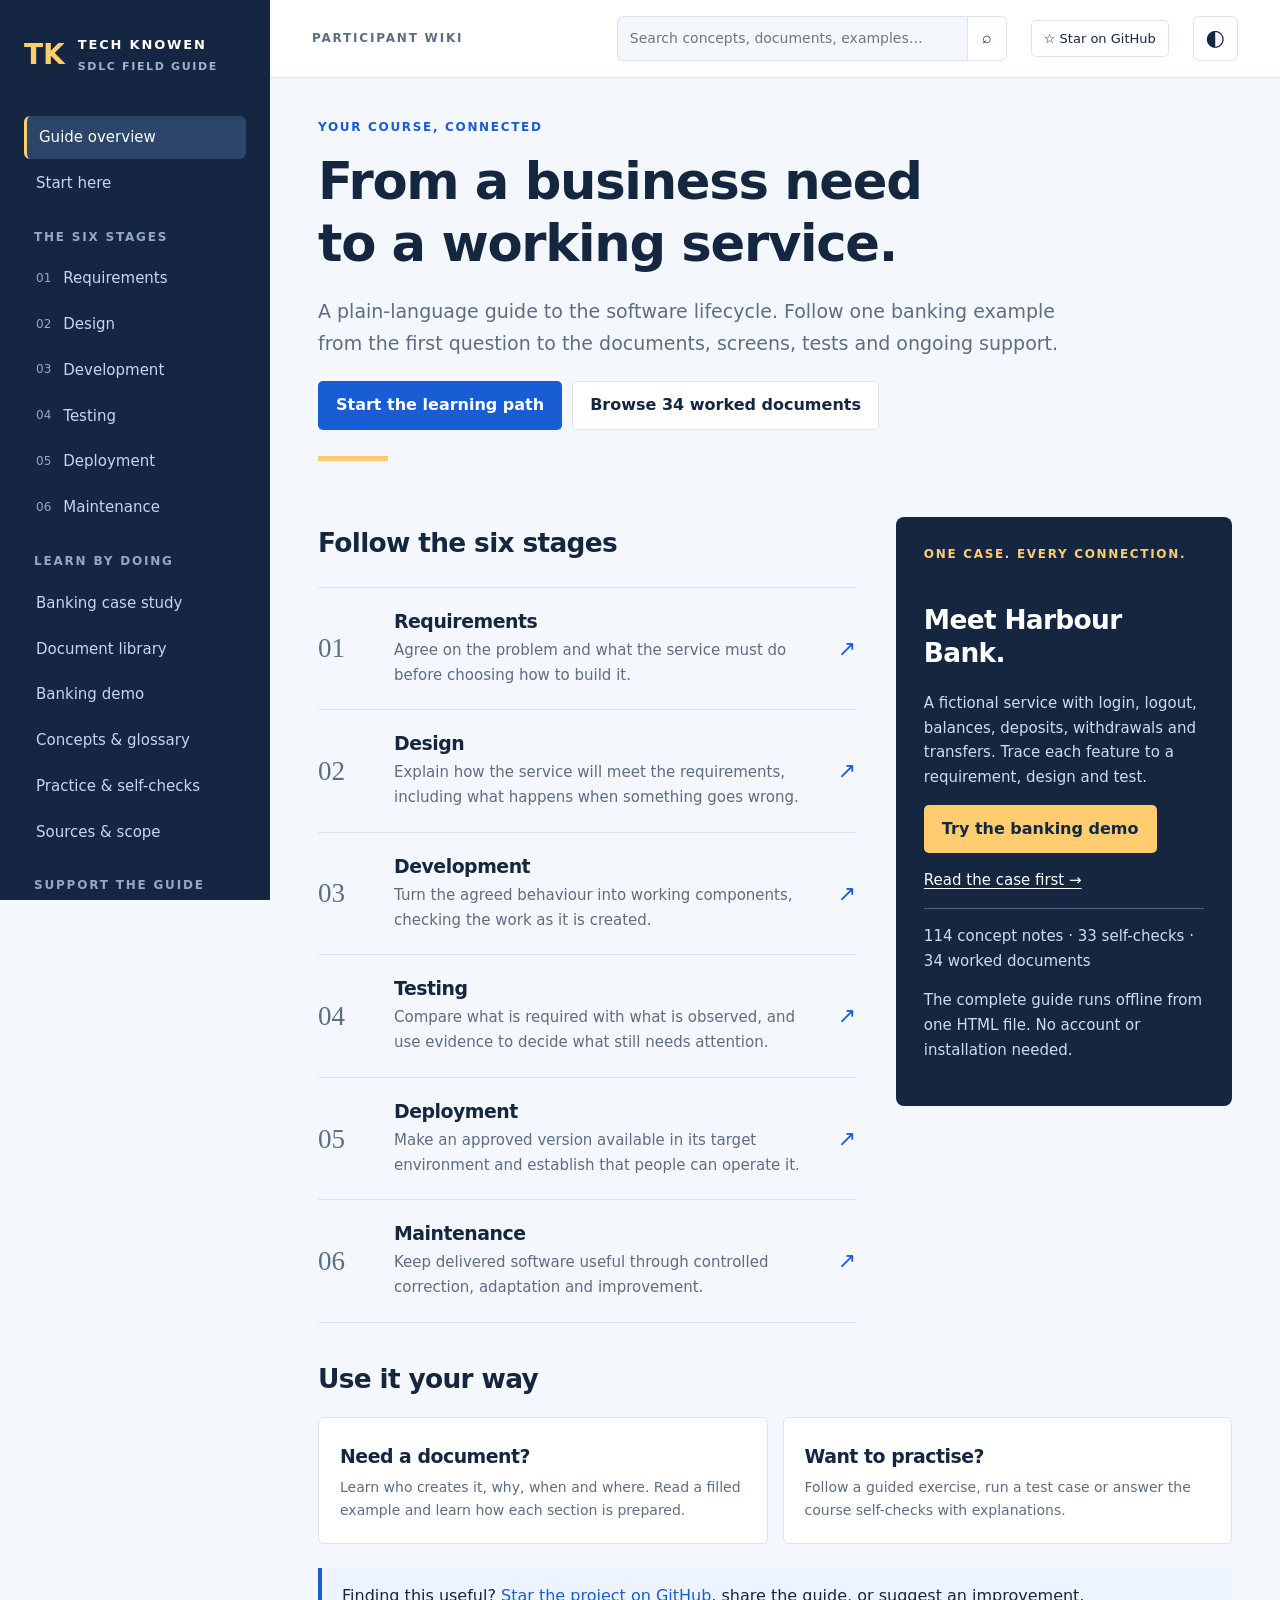
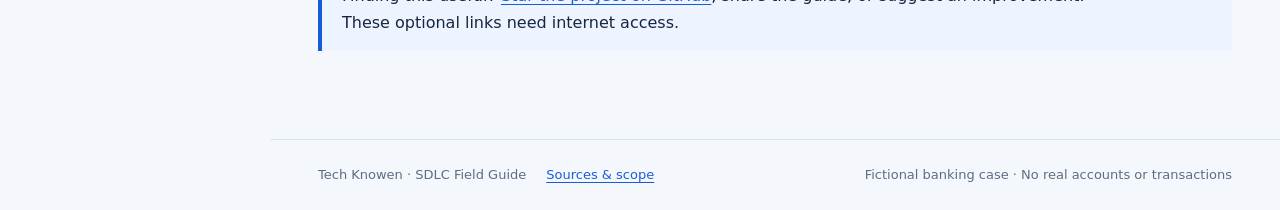
==== index.html @ 42458901 "Publish SDLC field guide with worked banking documents and interactive demo" ====
<!doctype html><html lang="en"><head><meta charset="utf-8"><meta name="viewport" content="width=device-width,initial-scale=1"><meta name="theme-color" content="#142642"><title>SDLC Field Guide · Tech Knowen</title><meta name="description" content="A participant guide to the software lifecycle, with worked banking documents, linked examples and an interactive fictional banking demo."><link rel="icon" type="image/svg+xml" href="data:image/svg+xml,%3Csvg xmlns='http://www.w3.org/2000/svg' viewBox='0 0 32 32'%3E%3Crect width='32' height='32' rx='7' fill='%23142642'/%3E%3Cpath d='M7 8h8v18H7zm10 0h8v18h-8' fill='%23ffca63'/%3E%3C/svg%3E"><style>
:root{color-scheme:light;--ink:#152640;--muted:#5d6d82;--paper:#fff;--bg:#f4f7fb;--line:#dbe3ee;--accent:#195dd5;--soft:#edf4ff;--gold:#ffcd70}*{box-sizing:border-box}body{margin:0;font:16px/1.65 system-ui,-apple-system,BlinkMacSystemFont,"Segoe UI",sans-serif;color:var(--ink);background:var(--bg)}a{color:var(--accent);text-underline-offset:3px}button,input,select,textarea{font:inherit}button{cursor:pointer}button,a,input,select,summary{outline-offset:4px}button{border:1px solid var(--line);border-radius:6px;background:var(--paper);color:var(--ink);padding:8px 14px}button:hover{border-color:var(--accent)}input,select,textarea{border:1px solid var(--line);border-radius:6px;background:var(--paper);color:var(--ink);padding:10px 12px;max-width:100%}label{display:block;font-weight:600;margin:12px 0 5px}h1,h2,h3{line-height:1.22;letter-spacing:-.025em}h1{font-size:clamp(2rem,4vw,3.4rem);margin:12px 0 20px;max-width:850px}h2{font-size:1.65rem;margin-top:40px}h3{font-size:1.18rem}p{max-width:76ch}#sidebar{background:#142642;color:#d8e4f7;position:fixed;inset:0 auto 0 0;width:270px;overflow-y:auto;padding:32px 24px;z-index:20}.brand{display:flex;gap:13px;color:var(--gold);font-size:28px;font-weight:800;text-decoration:none;align-items:center;margin-bottom:38px}.brand span{font-size:13px;letter-spacing:.14em;color:white}.brand small{font-size:11px;display:block;color:#9db1cd;letter-spacing:.15em;margin-top:3px}nav .nav-title{font-size:12px;font-weight:700;letter-spacing:.15em;color:#93a8c5;margin:23px 10px 10px}nav a{display:flex;gap:12px;text-decoration:none;color:#c6d6ee;padding:9px 12px;border-radius:6px;font-size:15px;margin:3px 0}nav a:hover{background:#203957;color:white}nav a.active{background:#2b466a;color:#fff;border-left:3px solid var(--gold)}.nav-no{font-size:12px;color:#93a8c5;align-self:center}.sidebar-footer{margin:36px 10px 0;font-size:12px;color:#9db1cd;border-top:1px solid #314562;padding-top:20px}.shell{margin-left:270px}header{height:78px;display:flex;align-items:center;gap:24px;border-bottom:1px solid var(--line);padding:0 42px;background:var(--paper);position:sticky;top:0;z-index:10}.top-label{font-size:12px;font-weight:700;letter-spacing:.15em;color:var(--muted)}#search-form{display:flex;margin-left:auto;width:min(390px,55%)}#search-form input{width:100%;border-right:0;border-radius:6px 0 0 6px;background:var(--bg);font-size:14px}#search-form button{border-radius:0 6px 6px 0}#theme{font-size:22px;padding:3px 12px}#menu{display:none}main{max-width:1380px;margin:auto;padding:40px 48px 64px;min-height:78vh}.eyebrow{font-size:12px;letter-spacing:.14em;font-weight:750;text-transform:uppercase;color:var(--accent)}.lede{font-size:19px;color:var(--muted);line-height:1.7;max-width:770px}.badge{display:inline-block;background:var(--soft);color:var(--accent);font-size:12px;font-weight:650;padding:4px 9px;border-radius:4px}.hero-line{height:5px;width:70px;background:var(--gold);margin:26px 0}.stage-list{border-top:1px solid var(--line);margin-top:28px}.stage-row{display:grid;grid-template-columns:52px 1fr auto;gap:24px;padding:22px 0;border-bottom:1px solid var(--line);align-items:center;text-decoration:none;color:var(--ink)}.stage-row:hover h3{color:var(--accent)}.stage-row .big-no{font:500 27px/1.2 Georgia,serif;color:var(--muted)}.stage-row h3{margin:0 0 5px}.stage-row p{margin:0;color:var(--muted);font-size:15px}.stage-row .arrow{font-size:22px;color:var(--accent)}.home-grid{display:grid;grid-template-columns:1.6fr 1fr;gap:40px}.case-panel{background:var(--ink);color:white;padding:28px;border-radius:8px;align-self:start;margin-top:30px}.case-panel p{color:#cedcee;font-size:15px}.case-panel .eyebrow{color:var(--gold)}.case-panel a{color:white}.btn{display:inline-block;text-decoration:none;border-radius:5px;background:var(--accent);color:white;padding:10px 17px;font-weight:650;border:1px solid transparent}.btn.secondary{background:var(--paper);color:var(--ink);border-color:var(--line)}.case-panel .btn{background:var(--gold);color:#142642}.actions{display:flex;gap:10px;flex-wrap:wrap;margin:22px 0}footer{padding:24px 48px;border-top:1px solid var(--line);font-size:13px;color:var(--muted);display:flex;gap:20px;flex-wrap:wrap}footer span{margin-left:auto}.sr-only{position:absolute;width:1px;height:1px;overflow:hidden;clip:rect(0,0,0,0)}.skip{position:fixed;top:-100px;left:10px;z-index:100;background:white;padding:12px}.skip:focus{top:8px}.callout{border-left:4px solid var(--accent);padding:15px 20px;background:var(--soft);margin:24px 0}.callout p{margin:0}.breadcrumb{font-size:14px;color:var(--muted);margin-bottom:24px}.article-grid{display:grid;grid-template-columns:minmax(0,1fr) 225px;gap:42px}.toc{font-size:14px;position:sticky;top:105px;align-self:start;border-left:1px solid var(--line);padding-left:20px}.toc a{display:block;margin:9px 0;color:var(--muted);text-decoration:none}.toc a:hover{color:var(--accent)}.table-wrap{overflow:auto;margin:20px 0;border:1px solid var(--line);border-radius:7px}table{border-collapse:collapse;width:100%;font-size:14px;background:var(--paper)}th,td{text-align:left;padding:13px 15px;border-bottom:1px solid var(--line);vertical-align:top}th{background:var(--soft);font-size:12px;text-transform:uppercase;letter-spacing:.04em}tr:last-child td{border-bottom:0}pre{white-space:pre-wrap;overflow-wrap:anywhere;background:#17263d;color:#e0eaff;padding:23px;border-radius:7px;font:14px/1.7 ui-monospace,monospace}.doc-meta{display:grid;grid-template-columns:repeat(2,minmax(0,1fr));gap:1px;background:var(--line);border:1px solid var(--line);border-radius:7px;overflow:hidden;margin:28px 0}.doc-meta div{background:var(--paper);padding:14px 18px}.doc-meta dt{font-size:12px;text-transform:uppercase;color:var(--muted);letter-spacing:.06em;font-weight:700}.doc-meta dd{margin:5px 0 0;font-size:15px}.catalog{display:grid;grid-template-columns:repeat(2,minmax(0,1fr));gap:15px}.catalog a{border:1px solid var(--line);padding:21px;background:var(--paper);border-radius:6px;text-decoration:none;color:var(--ink)}.catalog a:hover{border-color:var(--accent)}.catalog h3{margin:6px 0}.catalog p{font-size:14px;color:var(--muted);margin:8px 0 0}.tag{font-size:12px;font-weight:600;color:var(--accent)}details{border:1px solid var(--line);border-radius:6px;margin:14px 0;background:var(--paper)}summary{cursor:pointer;padding:14px 18px;font-weight:650}details>div{padding:0 18px 18px}.diagram{display:flex;flex-wrap:wrap;gap:12px;align-items:center;padding:22px;background:var(--paper);border:1px solid var(--line);border-radius:7px}.diagram .node{padding:14px;border:1px solid #9ab2d7;border-radius:5px;flex:1;min-width:135px;text-align:center}.diagram small{display:block;color:var(--muted)}.lesson-nav{display:flex;justify-content:space-between;margin-top:38px;border-top:1px solid var(--line);padding-top:22px}.bank{background:var(--paper);border:1px solid var(--line);border-radius:10px;overflow:hidden}.bank-top{padding:18px 24px;background:#122e35;color:white;display:flex;gap:20px;justify-content:space-between;align-items:center}.bank-brand{font-family:Georgia,serif;font-size:25px}.bank-tabs{display:flex;gap:6px;padding:12px 20px;border-bottom:1px solid var(--line);flex-wrap:wrap}.bank-tabs button[aria-current=true]{background:var(--ink);color:white}.bank-body{padding:26px}.bank-grid{display:grid;grid-template-columns:1fr 1fr;gap:25px}.balance{font-size:2.6rem;letter-spacing:-.04em;font-weight:700;margin:7px 0}.bank label{font-size:14px}.bank input,.bank select{width:100%}.bank form{max-width:480px}.hint{font-size:14px;color:var(--muted)}.demo-note{padding:10px 16px;background:#fff2cc;color:#694d0a;font-size:13px}.error{color:#ac2433;background:#ffedf0;padding:12px 15px;border-radius:5px}.success{color:#155c43;background:#e5f5ee;padding:12px 15px;border-radius:5px}.receipt{background:var(--soft);padding:23px;border-radius:7px}.radio{display:flex;gap:8px;align-items:center}.quiz-choice{display:flex;align-items:start;gap:10px;padding:10px 12px;border:1px solid var(--line);border-radius:5px;margin:8px 0;font-weight:400}.quiz-choice input{margin-top:6px}.content-section{scroll-margin-top:95px}.source-list li{margin-bottom:14px}.empty{padding:25px;border:1px dashed var(--line);color:var(--muted)}body.dark{color-scheme:dark;--ink:#e4edfb;--muted:#a4b4ce;--paper:#19253a;--bg:#101b2d;--line:#33435b;--accent:#83b4ff;--soft:#233651}.dark .case-panel{background:#284367}.dark .btn{color:#142642}.dark .btn.secondary{color:var(--ink)}.dark .bank-tabs button[aria-current=true]{color:#142642}.dark .bank-top{background:#153e49}.dark .success{background:#183e34;color:#b3ead8}.dark .error{background:#512633;color:#ffbecb}@media(max-width:1100px){#sidebar{width:235px}.shell{margin-left:235px}main{padding:30px}.home-grid{grid-template-columns:1fr}.case-panel{margin-top:0}.article-grid{grid-template-columns:1fr}.toc{display:none}header{padding:0 30px}.top-label{display:none}}@media(max-width:760px){#sidebar{visibility:hidden;transform:translateX(-100%);transition:transform .18s;width:270px}.nav-open #sidebar{visibility:visible;transform:translateX(0)}.shell{margin-left:0}header{height:65px;padding:0 16px;gap:12px}#menu{display:block}#search-form{width:auto;flex:1}main{padding:27px 20px 45px}.doc-meta,.catalog,.bank-grid{grid-template-columns:1fr}.stage-row{gap:12px;grid-template-columns:32px 1fr auto}.stage-row .big-no{font-size:22px}.bank-body{padding:18px}footer{padding:22px 20px}footer span{margin-left:0}.balance{font-size:2.2rem}}@media print{#sidebar,header,footer,.actions,.toc,.lesson-nav,.no-print{display:none!important}.shell{margin:0}main{padding:0;max-width:none}body{background:white;color:#111}.article-grid{display:block}details>div{display:block}a{color:#111}pre{background:#f5f5f5;color:#111}table,.doc-meta{break-inside:auto}h2,h3{break-after:avoid}}
.quiz{padding:26px 0;border-bottom:1px solid var(--line);max-width:880px}.quiz h3{line-height:1.45}.quiz-feedback{margin-top:14px}.search-result{display:block;text-decoration:none;color:var(--ink);border-bottom:1px solid var(--line);padding:18px 0}.search-result p{color:var(--muted);font-size:15px}.search-result:hover h3{color:var(--accent)}.github-header{white-space:nowrap;font-size:13px;text-decoration:none;color:var(--ink);border:1px solid var(--line);border-radius:5px;padding:7px 12px}@media(max-width:1100px){.github-header{display:none}}.doc-meta div:last-child:nth-child(odd){grid-column:1/-1}.table-wrap td a{overflow-wrap:anywhere}main{overflow-wrap:anywhere}.quiz-choice:hover{background:var(--soft)}details[open]>summary{border-bottom:1px solid var(--line);margin-bottom:12px}button:focus-visible,a:focus-visible,input:focus-visible,select:focus-visible{outline:3px solid #e5aa38}body.dark .case-panel .btn{color:#142642}

</style><meta property="og:title" content="SDLC Field Guide · Tech Knowen"><meta property="og:description" content="Plain-language software lifecycle lessons, 34 worked documents and a fictional banking demo."><meta property="og:type" content="website"><meta property="og:url" content="https://chandra-79.github.io/tech-knowen-sdlc-field-guide/"><meta name="twitter:card" content="summary"><link rel="canonical" href="https://chandra-79.github.io/tech-knowen-sdlc-field-guide/"></head><body><a class="skip" href="#main">Skip to content</a><aside id="sidebar"><a class="brand" href="#/">TK<span>TECH KNOWEN<small>SDLC FIELD GUIDE</small></span></a><nav id="navigation" aria-label="Guide"></nav><div class="sidebar-footer">A companion for practice.<br>Understand. Apply. Refer back.</div></aside><div class="shell"><header><button id="menu" aria-label="Toggle navigation" aria-expanded="false">☰</button><span class="top-label">PARTICIPANT WIKI</span><form id="search-form" role="search"><label class="sr-only" for="search">Search the guide</label><input id="search" type="search" placeholder="Search concepts, documents, examples…"><button aria-label="Search">⌕</button></form><a class="github-header" href="https://github.com/chandra-79/tech-knowen-sdlc-field-guide" target="_blank" rel="noopener noreferrer">☆ Star on GitHub</a><button id="theme" aria-label="Switch colour mode">◐</button></header><main id="main" tabindex="-1"></main><footer>Tech Knowen · SDLC Field Guide <a href="#/sources">Sources & scope</a><span>Fictional banking case · No real accounts or transactions</span></footer></div><script>
const COURSE={"concepts": [{"id": "concept-9", "slide": 9, "stage": "foundations", "title": "Software in everyday life", "points": [], "explanation": "The introduction establishes what software is and why a structured approach helps. An everyday banking or shopping application is more than its visible screens: it also depends on data, rules and supporting services.", "ask": "What happens behind the screen when an order is submitted?", "sources": []}, {"id": "concept-10", "slide": 10, "stage": "foundations", "title": "Objectives", "points": [], "explanation": "The lesson connects software's components, uses and development principles. An online shop needs instructions, organised product data and guidance for users and support staff. These elements must work together to provide a useful service.", "ask": "Which part is easiest to overlook when describing software?", "sources": []}, {"id": "concept-11", "slide": 11, "stage": "foundations", "title": "The Software Crisis", "points": [], "explanation": "The swing cartoon shows how the same request can be interpreted differently across roles. Each handover can introduce assumptions, leaving the delivered result unlike the original need. A shared example or early prototype can expose the misunderstanding. Artwork credit: projectcartoon.com, CC BY 3.0.", "ask": "Which handover would benefit most from an early clarification?", "sources": []}, {"id": "concept-12", "slide": 12, "stage": "foundations", "title": "Understand the problem.", "points": [], "explanation": "Pólya's problem-solving sequence separates understanding, planning, execution and checking. If checkout totals are wrong, reproducing the calculation and clarifying the expected result should precede a proposed fix. Checking afterwards establishes whether the solution addressed the problem.", "ask": "What could be missed by jumping straight to a solution?", "sources": []}, {"id": "concept-13", "slide": 13, "stage": "foundations", "title": "Software: definition", "points": [], "explanation": "Software includes executable instructions, organised data and information explaining its operation. A booking application needs rules for reservations, records of available places and guidance for handling cancellations. A working screen alone does not describe the whole product.", "ask": "What supporting information would a new operator need?", "sources": []}, {"id": "concept-14", "slide": 14, "stage": "foundations", "title": "Software transforms…", "points": [], "explanation": "Software transforms information into actions and useful outcomes across personal and business settings. A calendar application turns appointment details into reminders, while a business system turns orders into fulfilment tasks.", "ask": "What information enters a familiar application, and what useful result comes out?", "sources": []}, {"id": "concept-15", "slide": 15, "stage": "foundations", "title": "Software Diagrammatic Representation", "points": [], "explanation": "The diagram links inputs, processing components, outputs and feedback. In an ordering service, selected products are inputs, pricing rules calculate a total, and a confirmation is an output. A rejected payment provides feedback that changes the next action.", "ask": "How should the system respond to unsuccessful payment feedback?", "sources": []}, {"id": "concept-16", "slide": 16, "stage": "foundations", "title": "Software - a holistic view", "points": [], "explanation": "A system is a set of connected components working towards a purpose. An online shop may connect a catalogue, basket, payment service and stock records. A failure in one connection can affect the overall customer experience even when individual components work.", "ask": "Which dependency could prevent an order from completing?", "sources": []}, {"id": "concept-17", "slide": 17, "stage": "foundations", "title": "Importance of Software", "points": [], "explanation": "Software supports activities ranging from communication to transport and healthcare. For example, a delivery application combines addresses, routing and notifications to coordinate a physical service. Its value depends on the surrounding people, processes and equipment as well as code.", "ask": "What everyday activity becomes difficult when its supporting software fails?", "sources": []}, {"id": "concept-18", "slide": 18, "stage": "foundations", "title": "Physical and Software Products", "points": [], "explanation": "Physical products can wear through use; software instructions do not experience physical wear. Software still requires change as needs, dependencies and operating environments evolve. Both physical and software products may be standard offerings or customised solutions.", "ask": "Why might unchanged software stop meeting its users' needs?", "sources": []}, {"id": "concept-19", "slide": 19, "stage": "foundations", "title": "Benefits of Software", "points": [], "explanation": "Tactical benefits improve immediate tasks, while strategic benefits develop longer-term capability. Automatically sending an order confirmation saves daily effort; analysing demand patterns may support decisions about future services. The same system can provide both kinds of benefit.", "ask": "Which benefit would be visible immediately, and which needs longer observation?", "sources": []}, {"id": "concept-20", "slide": 20, "stage": "foundations", "title": "Software plays a dual role:", "points": [], "explanation": "Software can be a product people use and a means of creating or delivering other products. A browser provides a direct service, while a compiler helps produce another program. These roles overlap rather than forming completely separate categories.", "ask": "Can a familiar application play both roles?", "sources": []}, {"id": "concept-21", "slide": 21, "stage": "foundations", "title": "Software Domains (a few….)", "points": [], "explanation": "Software domains differ in their users, constraints and purposes. A banking system emphasises transaction rules, while an embedded vehicle controller must interact with physical equipment. Domain knowledge helps determine which requirements and risks deserve attention.", "ask": "Which risks would differ between a photo editor and a banking application?", "sources": []}, {"id": "concept-22", "slide": 22, "stage": "foundations", "title": "Programmers @ Work", "points": [], "explanation": "Programming connects business understanding with implementation and improvement. A request to reduce order errors might lead to quantity validation, followed by changes when users encounter an overlooked case. Coding therefore involves feedback rather than a single one-way handover.", "ask": "What question should be clarified before implementing quantity validation?", "sources": []}, {"id": "concept-23", "slide": 23, "stage": "foundations", "title": "Challenges of Software Development", "points": [], "explanation": "Missed deadlines and budgets often accompany uncertainty, weak communication or poorly managed change. A delivered feature can also fail if users cannot understand it or support teams cannot maintain it. Success needs more than finishing the code.", "ask": "Which warning sign would indicate that a project is drifting?", "sources": []}, {"id": "concept-24", "slide": 24, "stage": "foundations", "title": "Seven Principles of Software Development", "points": [], "explanation": "The principles attributed to David Hooker encourage useful, understandable and adaptable software. For example, a clear validation rule is easier to review and maintain than unnecessary complexity. Reuse should serve the problem rather than introduce unsuitable dependencies.", "ask": "Which principle would help a new team member understand an existing feature?", "sources": []}, {"id": "concept-25", "slide": 25, "stage": "foundations", "title": "“As Is” vs “To Be”", "points": [], "explanation": "The “As Is” view describes current work and its problems; the “To Be” view describes the intended future. A manual stock spreadsheet may cause duplicate reservations, while the proposed system records reservations consistently and shows availability.", "ask": "Which current problem should the future process demonstrably resolve?", "sources": []}, {"id": "concept-26", "slide": 26, "stage": "foundations", "title": "Software Development Process", "points": [], "explanation": "The six activities provide a teaching framework, with feedback allowing earlier decisions to be revisited. Testing an order may reveal an unclear quantity rule, sending the team back to requirements before changing the implementation.", "ask": "When would repeating an earlier activity prevent unnecessary rework?", "sources": []}, {"id": "concept-27", "slide": 27, "stage": "foundations", "title": "Software Development Process", "points": [], "explanation": "The SDLC organises development and maintenance without prescribing one universal sequence. An ordering application may evolve through small releases, each involving requirements, design, development and testing. The approach should suit the project's uncertainty, risks and constraints.", "ask": "What might cause the team to revisit a design after implementation begins?", "sources": []}, {"id": "concept-28", "slide": 28, "stage": "foundations", "title": "Software Development Life Cycle", "points": [], "explanation": "A software lifecycle connects a business need with delivery and continued use. Its duration depends on the work and the service's lifetime, not a fixed number of months. Related lifecycle terms can have different scopes, especially when hardware and operational processes are included.", "ask": "What might extend a product's lifecycle beyond its first release?", "sources": ["https://aws.amazon.com/what-is/sdlc/"]}, {"id": "concept-29", "slide": 29, "stage": "foundations", "title": "Why SDLC ?", "points": [], "explanation": "A lifecycle framework makes work, responsibilities and evidence easier to manage. For example, connecting an order requirement to a design decision and test result helps stakeholders see what has been addressed. The framework can support sequential or iterative delivery.", "ask": "Which piece of evidence would make project progress more trustworthy?", "sources": []}, {"id": "concept-30", "slide": 30, "stage": "foundations", "title": "Software Development Life Cycle (Process)", "points": [], "explanation": "These activity groupings describe related kinds of work, not rigid job boundaries. Communication clarifies an order rule, modelling explores the solution, and construction implements and tests it. Deployment and maintenance then introduce real-use feedback.", "ask": "Where would a customer-reported problem influence the next round of work?", "sources": []}, {"id": "concept-31", "slide": 31, "stage": "foundations", "title": "SDLC Stages", "points": [], "explanation": "The stage diagram provides a route through the course. For one order feature, requirements describe the need, design proposes a solution, and later activities establish whether it works in use. Arrows should not imply that feedback only travels forwards.", "ask": "Which stage might need revisiting after a failed test?", "sources": []}, {"id": "concept-32", "slide": 32, "stage": "foundations", "title": "SDLC: definition", "points": [], "explanation": "The SDLC is a framework for coordinating software work over time. Activities can overlap and repeat: a team may clarify the next requirement while testing an earlier feature. The framework supports informed decisions rather than guaranteeing a successful result.", "ask": "How could feedback improve a later iteration?", "sources": []}, {"id": "concept-33", "slide": 33, "stage": "foundations", "title": "SDLC: Benefits and Risks", "points": [], "explanation": "Structure can improve visibility and consistency, but rigid application can add cost or resist useful change. A short decision record may help a small team more than an elaborate approval process. The appropriate amount of process depends on risk and context.", "ask": "When does documentation help delivery, and when can it become unnecessary overhead?", "sources": ["https://aws.amazon.com/what-is/sdlc/"]}, {"id": "concept-34", "slide": 34, "stage": "foundations", "title": "Software Myths", "points": [], "explanation": "The statements are myths to challenge, not recommended practices. Adding people to a delayed project may initially increase coordination and onboarding work. Similarly, working code still needs validation, documentation and support appropriate to its use.", "ask": "Which myth could lead to the most avoidable rework?", "sources": []}, {"id": "concept-41", "slide": 41, "stage": "requirements", "title": "Objectives", "points": [], "explanation": "The lesson covers stakeholder needs, requirement types and ways to record and validate them. For example, placing an order is a function, while an agreed response-time target describes a quality expectation under stated conditions.", "ask": "Which stakeholders should help define those expectations?", "sources": []}, {"id": "concept-43", "slide": 43, "stage": "requirements", "title": "What are requirements?", "points": [], "explanation": "Requirements express needs and expected behaviour, not simply a preferred screen or technology. A customer may ask for an export button, while the underlying need is to reconcile orders with another system.", "ask": "What questions would reveal the purpose behind that request?", "sources": []}, {"id": "concept-44", "slide": 44, "stage": "requirements", "title": "Requirements Phase", "points": [], "explanation": "Requirements work investigates the problem, assumptions and constraints with affected stakeholders. For example, a request to reserve stock needs clarification about reservation expiry and payment failure before a solution is chosen.", "ask": "Which assumption about stock availability could create an incorrect order?", "sources": []}, {"id": "concept-45", "slide": 45, "stage": "requirements", "title": "Requirements Phase", "points": [], "explanation": "Missing stakeholders or premature conclusions can send a project towards the wrong solution. A checkout designed without support staff input might omit information needed to resolve failed payments. Responsibility for requirements is shared across relevant roles.", "ask": "Whose perspective could reveal an overlooked exception?", "sources": []}, {"id": "concept-46", "slide": 46, "stage": "requirements", "title": "Requirements - How?", "points": [], "explanation": "Elicitation discovers needs, analysis examines them, specification records them, and validation checks their suitability. A vague delivery request becomes useful only after its meaning and constraints are agreed. Requirements management keeps later changes controlled and traceable.", "ask": "Which activity would expose conflicting delivery expectations?", "sources": []}, {"id": "concept-47", "slide": 47, "stage": "requirements", "title": "Requirements", "points": [], "explanation": "Communication and planning support requirements work by building shared understanding and organising follow-up. If stock teams and sales teams interpret “available” differently, a conversation and recorded decision can prevent inconsistent implementation.", "ask": "What should be recorded after the meaning is agreed?", "sources": ["https://www.nasa.gov/reference/6-2-requirements-management/"]}, {"id": "concept-48", "slide": 48, "stage": "requirements", "title": "Principles of Effective", "points": [], "explanation": "Effective communication combines listening, preparation, collaboration and clear records. Planning adds boundaries, estimates and risk awareness. A short workshop can resolve an order rule, while an unresolved disagreement should be recorded with an owner and next step.", "ask": "How could a simple sketch uncover a misunderstanding?", "sources": []}, {"id": "concept-49", "slide": 49, "stage": "requirements", "title": "Requirements Engineering – Steps (1 of 2)", "points": [], "explanation": "The early activities establish scope, gather information, refine meaning and resolve competing priorities. For example, sales may want instant stock reservation while operations requires an expiry rule. Negotiation seeks an agreed outcome that accounts for both needs.", "ask": "Which question would help resolve that conflict?", "sources": []}, {"id": "concept-50", "slide": 50, "stage": "requirements", "title": "Requirements Engineering – Steps (2 of 2)", "points": [], "explanation": "Specification records the requirement; validation checks whether it is clear, feasible and consistent; management handles subsequent change. A quantity rule changing from five items to ten should trigger review of its related designs and tests.", "ask": "What should be checked before approving that change?", "sources": []}, {"id": "concept-51", "slide": 51, "stage": "requirements", "title": "Stakeholders", "points": [], "explanation": "Stakeholders include people who influence the work or are affected by its outcome. In an ordering service, customers, support staff and warehouse operators may all have relevant needs, even when they do not sponsor the project.", "ask": "Who might be affected without using the application directly?", "sources": ["https://www.nasa.gov/reference/4-1-stakeholder-expectations-definition/"]}, {"id": "concept-52", "slide": 52, "stage": "requirements", "title": "Requirement: Analysis", "points": [], "explanation": "Analysis examines conflicts, boundaries and interactions with the surrounding environment. If an application promises immediate confirmation but a payment provider responds later, the requirement must account for that delay and possible failure.", "ask": "Where should the system boundary be drawn in this example?", "sources": []}, {"id": "concept-53", "slide": 53, "stage": "requirements", "title": "Requirement: Classification", "points": [], "explanation": "Different classifications expose different concerns. “Submit an order” describes functionality; a measurable response-time target describes a quality requirement. A required review procedure concerns the development process. Several classifications may apply to the same set of requirements.", "ask": "Which requirement is likely to change, and why?", "sources": []}, {"id": "concept-54", "slide": 54, "stage": "requirements", "title": "Requirement: Outcomes", "points": [], "explanation": "BRD, SRS and FRD are common names for different views of requirements. The useful distinction is their purpose and content, because organisations may combine them or use different labels. An order objective should remain traceable to more detailed behaviour.", "ask": "What information would be lost if only a document title were reviewed?", "sources": ["https://www.nasa.gov/reference/6-2-requirements-management/"]}, {"id": "concept-55", "slide": 55, "stage": "requirements", "title": "Requirements Gathering – Business Requirements Document (BRD)", "points": [], "explanation": "A BRD explains the business need, intended outcomes, scope and constraints. For example, reducing order-entry mistakes is a business objective; choosing a specific interface control is a later solution decision. Business stakeholders help establish what success means.", "ask": "What evidence would show that the business objective was achieved?", "sources": []}, {"id": "concept-56", "slide": 56, "stage": "requirements", "title": "Requirements Gathering - Software Requirements Specification (SRS)", "points": [], "explanation": "An SRS records what the software must do and the conditions or limits it must satisfy. For an ordering service, that includes permitted quantities and behaviour when payment fails. Clear boundaries support review, estimation and verification.", "ask": "Which excluded behaviour should be stated explicitly to avoid an assumption?", "sources": []}, {"id": "concept-57", "slide": 57, "stage": "requirements", "title": "Requirements Gathering – Functional Requirements Document (FRD)", "points": [], "explanation": "An FRD describes detailed functions and interactions from the user's perspective. For example, it can describe selecting a product, entering a quantity and receiving validation feedback. Document naming and ownership vary, so the required information matters more than the label.", "ask": "What should happen when the entered quantity is invalid?", "sources": []}, {"id": "concept-58", "slide": 58, "stage": "requirements", "title": "Requirements Gathering – Other Documents", "points": [], "explanation": "Additional documents separate information when that helps the project. A user-interface document might describe interaction rules, while a quality document records measurable service expectations. Creating every possible document is unnecessary when the information can be managed clearly elsewhere.", "ask": "Which document would add useful clarity to a small ordering project?", "sources": []}, {"id": "concept-68", "slide": 68, "stage": "design", "title": "Objectives", "points": [], "explanation": "Design considers structure, detailed behaviour, quality concerns and ways to communicate decisions. A stock-reservation feature needs both a component view and rules for competing requests. Different diagrams reveal different aspects of the same solution.", "ask": "Which view would best explain two customers requesting the last item?", "sources": []}, {"id": "concept-70", "slide": 70, "stage": "design", "title": "Stage 2: Design", "points": [], "explanation": "High-level design describes major components and relationships; low-level design provides detail needed for construction. For example, a component diagram shows an order service connected to stock storage, while detailed design explains the reservation operation.", "ask": "What information belongs in the detailed view rather than the overview?", "sources": []}, {"id": "concept-71", "slide": 71, "stage": "design", "title": "Stage 2: Design", "points": [], "explanation": "Design records how requirements will be met, including assumptions and reasons for decisions. If stock is reserved before payment, the design should explain how an abandoned payment releases the reservation. Business and technical roles contribute different constraints.", "ask": "What could go wrong if the release rule were left undocumented?", "sources": []}, {"id": "concept-72", "slide": 72, "stage": "design", "title": "Software Design", "points": [], "explanation": "Models make proposed behaviour easier to inspect before implementation. A sequence diagram can expose a missing response when payment fails, while a prototype can reveal confusing user interaction. Models must be evaluated against requirements and risks.", "ask": "Which requirement could be checked using a prototype rather than production code?", "sources": []}, {"id": "concept-73", "slide": 73, "stage": "design", "title": "Design Outcomes", "points": [], "explanation": "HLD provides the overall structure; LLD explains how individual parts should work. An ordering HLD may identify catalogue, payment and stock components. Its LLD may describe validation, reservation expiry and error handling within one component.", "ask": "Could another developer implement the component from the available detail?", "sources": []}, {"id": "concept-74", "slide": 74, "stage": "design", "title": "Design – Key Issues", "points": [], "explanation": "Design issues often interact. Two buyers requesting the last item create a concurrency problem, while a network failure raises questions about recovery and persistence. A useful design considers these conditions rather than only the successful path.", "ask": "How should the service respond when payment succeeds but confirmation is delayed?", "sources": []}, {"id": "concept-75", "slide": 75, "stage": "design", "title": "Design – Architectural Styles", "points": [], "explanation": "Architectural styles organise components and their interactions in different ways. A layered design separates responsibilities; a client–server structure separates consumers from service providers. A real system can combine styles, chosen according to its requirements and constraints.", "ask": "What requirement might make one organisation of components preferable to another?", "sources": []}, {"id": "concept-76", "slide": 76, "stage": "design", "title": "Design - Design Patterns", "points": [], "explanation": "Design patterns describe reusable approaches to recurring problems in a context. An adapter, for example, can translate between an application's expected interface and a payment provider's interface. A pattern is guidance with trade-offs, not a solution to apply automatically.", "ask": "What would justify introducing an adapter in this example?", "sources": []}, {"id": "concept-77", "slide": 77, "stage": "design", "title": "Design – UI Design Principles", "points": [], "explanation": "Usable interfaces are understandable, consistent and recoverable for different users. A quantity field can show clear limits and explain how to correct an invalid entry without discarding the rest of the order. Accessibility needs should inform these decisions.", "ask": "How could the same task be completed without relying only on a mouse?", "sources": []}, {"id": "concept-78", "slide": 78, "stage": "design", "title": "Design - Notations", "points": [], "explanation": "Notations emphasise different questions. A sequence diagram shows interactions over time, a data flow diagram shows movement of information, and a decision table makes rule combinations explicit. The notation should help its intended audience understand the issue.", "ask": "Which notation would best explain several discount eligibility rules?", "sources": []}, {"id": "concept-79", "slide": 79, "stage": "design", "title": "Design – Strategies and Methods", "points": [], "explanation": "Design methods organise thinking around functions, reusable components, objects or data structures. An order system might combine a component-based payment integration with objects representing orders. These approaches are not necessarily mutually exclusive.", "ask": "Which approach would make a frequently changing part easier to replace?", "sources": []}, {"id": "concept-86", "slide": 86, "stage": "development", "title": "Objectives", "points": [], "explanation": "The lesson connects implementation with tools, developer testing and performance analysis. A developer can check a calculation independently, then verify its interaction with order processing. Tests and measurements provide evidence for changes.", "ask": "Why should a performance improvement be measured rather than assumed?", "sources": []}, {"id": "concept-88", "slide": 88, "stage": "development", "title": "Stage 3: Development", "points": [], "explanation": "Construction combines coding with verification, unit testing and debugging. Simple structure and clear responsibilities make change easier to understand. For example, keeping quantity validation in a well-defined function makes its behaviour easier to review and test.", "ask": "What would make that function difficult to verify?", "sources": []}, {"id": "concept-89", "slide": 89, "stage": "development", "title": "Development", "points": [], "explanation": "Development involves different responsibilities across interfaces, services, integrations and delivery support. A checkout change may require frontend validation, backend enforcement and operational input. Job titles vary, so coordination should focus on responsibilities and handovers.", "ask": "Who should be involved when a change affects both the interface and stored data?", "sources": []}, {"id": "concept-90", "slide": 90, "stage": "development", "title": "Development: Tools", "points": [], "explanation": "Different tools support different tasks: an IDE helps construction, a profiler identifies where execution time is spent, and a debugger helps investigate behaviour. A DBMS manages persistent data; version control records changes to source files. No single tool replaces the others.", "ask": "Which tool would help investigate a slow order calculation?", "sources": ["https://www.postgresql.org/about/"]}, {"id": "concept-91", "slide": 91, "stage": "development", "title": "Development: Developer Testing", "points": [], "explanation": "Unit tests focus on individual units, while integration tests examine interactions. A pricing function may pass its own tests but still receive the wrong values from the checkout component. Both levels provide useful, different evidence.", "ask": "What interaction could fail even when the two components pass their unit tests?", "sources": ["https://istqb.org/wp-content/uploads/2024/11/ISTQB_CTFL_Syllabus_v4.0.1.pdf"]}, {"id": "concept-92", "slide": 92, "stage": "development", "title": "Development: Performance analysis and tuning", "points": [], "explanation": "Performance analysis uses measurements to locate problems before tuning. A slow order page might spend most of its time waiting for repeated data queries rather than calculating totals. Changing the measured bottleneck is more useful than optimising an unrelated line of code.", "ask": "What measurement would help identify the actual bottleneck?", "sources": []}, {"id": "concept-93", "slide": 93, "stage": "development", "title": "Development: Test-First Programming", "points": [], "explanation": "TDD repeats a small cycle: write a failing test, implement enough behaviour to pass, then improve the structure while keeping tests passing. For example, first specify that quantity zero is rejected. TDD supports feedback but does not replace other testing.", "ask": "Why should the new test fail before the implementation is added?", "sources": ["https://istqb.org/wp-content/uploads/2024/11/ISTQB_CTFL_Syllabus_v4.0.1.pdf"]}, {"id": "concept-100", "slide": 100, "stage": "testing", "title": "Objectives", "points": [], "explanation": "The lesson connects agreed quality criteria, test approaches, defect evidence and traceability. An order requirement should lead to suitable checks and recorded outcomes. A completed test alone is less useful when its purpose or expected result is unclear.", "ask": "What information makes a test result useful for a release decision?", "sources": []}, {"id": "concept-102", "slide": 102, "stage": "testing", "title": "Definition of Done", "points": [], "explanation": "The Definition of Done makes the required quality criteria explicit for an increment. An order feature might need review, agreed tests and relevant support information before it qualifies. A usable increment may still await a business release decision and future enhancements.", "ask": "Which unmet criterion would prevent the feature from being considered Done?", "sources": ["https://scrumguides.org/scrum-guide.html#definition-of-done"]}, {"id": "concept-103", "slide": 103, "stage": "testing", "title": "Stage 4: Testing", "points": [], "explanation": "Static testing examines work products without executing the software; dynamic testing runs it and compares results with expectations. Reviewing a quantity rule is static, while submitting invalid quantities is dynamic. Practical test selection depends on risk and purpose.", "ask": "Which defect might a requirements review find before execution is possible?", "sources": ["https://istqb.org/wp-content/uploads/2024/11/ISTQB_CTFL_Syllabus_v4.0.1.pdf"]}, {"id": "concept-104", "slide": 104, "stage": "testing", "title": "Testing", "points": [], "explanation": "Testing provides evidence about quality and can reveal defects, but cannot establish that every possible use is correct. A failed payment scenario may uncover an order-state problem before release. The resulting evidence supports decisions about correction and remaining risk.", "ask": "What should decision-makers know besides the number of passed tests?", "sources": ["https://istqb.org/wp-content/uploads/2024/11/ISTQB_CTFL_Syllabus_v4.0.1.pdf"]}, {"id": "concept-105", "slide": 105, "stage": "testing", "title": "Testing", "points": [], "explanation": "Testing work can start during requirements and continue as designs and code evolve. Writing an expected result for order cancellation may expose an unclear refund rule early. Test plans should change when the agreed behaviour changes.", "ask": "Which question should be resolved before testing that cancellation outcome?", "sources": []}, {"id": "concept-106", "slide": 106, "stage": "testing", "title": "Testing", "points": [], "explanation": "Black-box tests derive from specified behaviour; white-box tests use internal structure. Checking permitted quantities against the rule is black-box testing. Exercising both branches of its implementation is white-box testing. Neither approach alone proves the absence of defects.", "ask": "Could every branch execute while an important requirement remains untested?", "sources": ["https://istqb.org/wp-content/uploads/2024/11/ISTQB_CTFL_Syllabus_v4.0.1.pdf"]}, {"id": "concept-107", "slide": 107, "stage": "testing", "title": "Testing: Terminology", "points": [], "explanation": "A defect is a flaw; a failure is the incorrect behaviour observed when relevant conditions trigger it. A wrong boundary comparison may remain unnoticed until a customer orders the maximum permitted quantity. Not every defect produces a failure on every run.", "ask": "What input would expose a boundary-check defect?", "sources": []}, {"id": "concept-108", "slide": 108, "stage": "testing", "title": "Testing: Key Issues", "points": [], "explanation": "Test selection and stopping criteria should reflect risks, coverage goals and constraints. Exhaustive testing is usually impractical, and some paths cannot occur. For quantity validation, boundary and invalid inputs provide more useful evidence than repeatedly checking the same ordinary value.", "ask": "What evidence would justify stopping this round of testing?", "sources": []}, {"id": "concept-109", "slide": 109, "stage": "testing", "title": "Testing: Who does it?", "points": [], "explanation": "Developers, reviewers and independent testers contribute complementary perspectives. A developer may verify the intended order path, while another reviewer challenges assumptions about failure or misuse. Shared responsibility does not remove the need for clear ownership of corrective actions.", "ask": "How could a fresh perspective reveal an overlooked case?", "sources": ["https://istqb.org/wp-content/uploads/2024/11/ISTQB_CTFL_Syllabus_v4.0.1.pdf"]}, {"id": "concept-110", "slide": 110, "stage": "testing", "title": "Testing: Who does it?", "points": [], "explanation": "Test specialists assess behaviour systematically; users and customers help assess fitness for use. Acceptance testing checks agreed criteria, while beta use provides feedback in real-use settings. For example, customers may identify confusing order terminology even when technical checks pass.", "ask": "What useful feedback could come from actual users?", "sources": ["https://istqb.org/wp-content/uploads/2024/11/ISTQB_CTFL_Syllabus_v4.0.1.pdf"]}, {"id": "concept-111", "slide": 111, "stage": "testing", "title": "Testing: Types (1 of 2)", "points": [], "explanation": "Unit, integration and system testing examine different scopes. A price function can be tested alone, then with the basket, then through the complete order journey. Passing at one level does not eliminate the need for evidence at the others.", "ask": "At which level would a broken basket-to-payment handover be most directly investigated?", "sources": []}, {"id": "concept-112", "slide": 112, "stage": "testing", "title": "Testing: Types (2 of 2)", "points": [], "explanation": "These test types address different quality concerns. A service can be checked for restoration after failure, resistance to unauthorised access, behaviour beyond expected capacity and performance under stated conditions. For example, a sale event may expose resource limits.", "ask": "Which test would assess whether saved orders survive a service failure?", "sources": []}, {"id": "concept-113", "slide": 113, "stage": "testing", "title": "Testing: Tools", "points": [], "explanation": "A harness controls test execution and records results; generators create candidate cases; capture/replay tools repeat interactions. For an order form, recorded clicks can save repetition, but assertions are still needed to check the outcome. Generated cases also need meaningful expectations.", "ask": "What could go unnoticed if a replay only checks that clicks completed?", "sources": []}, {"id": "concept-114", "slide": 114, "stage": "testing", "title": "Testing: Tools", "points": [], "explanation": "Assertions check expected conditions, coverage reports what was exercised, and regression tests look for unintended effects of change. A new discount rule should not break an existing pricing scenario. High coverage alone does not establish that the assertions are useful.", "ask": "What defect could remain despite every line being executed?", "sources": []}, {"id": "concept-115", "slide": 115, "stage": "testing", "title": "Testing: Outcome", "points": [], "explanation": "Test results record what was run and observed; defect reports describe problems requiring investigation. An invalid-quantity test may produce a failed result and a linked defect with reproduction steps. These artifacts support decisions rather than proving the entire product correct.", "ask": "What should a test result contain to be independently understood?", "sources": []}, {"id": "concept-116", "slide": 116, "stage": "testing", "title": "Testing: Bug handling", "points": [], "explanation": "A useful defect report describes observable behaviour and supports it with evidence. For example, record the submitted quantity, expected validation message and actual saved order. Clear reporting helps the team investigate the problem without guessing.", "ask": "Which missing detail would most hinder reproduction?", "sources": []}, {"id": "concept-117", "slide": 117, "stage": "testing", "title": "Testing: Documenting a bug", "points": [], "explanation": "A bug report combines reproduction steps, expected and actual results, environment details and relevant evidence. A screenshot may show an incorrect total, while a timestamped log helps locate the related event. Evidence should avoid exposing credentials or unnecessary personal data.", "ask": "Which detail would connect the visible problem to its recorded event?", "sources": []}, {"id": "concept-118", "slide": 118, "stage": "testing", "title": "Testing: Use objective descriptions", "points": [], "explanation": "Objective descriptions make problems easier to investigate than labels such as “ugly” or “huge”. Instead of “the page is slow”, record the action, observed delay and conditions, then compare them with the agreed expectation.", "ask": "How could a vague complaint be rewritten as a testable observation?", "sources": []}, {"id": "concept-119", "slide": 119, "stage": "testing", "title": "Testing: Help the developer to replicate the bug", "points": [], "explanation": "Reproduction depends on the conditions as well as the steps. A failed order may require a particular browser version, stock state or account setting. Suitable test data and a shared walkthrough help identify differences between environments.", "ask": "What condition could explain why a defect appears for only one tester?", "sources": []}, {"id": "concept-120", "slide": 120, "stage": "testing", "title": "Testing: Understand the psychology", "points": [], "explanation": "Different interpretations should be examined through evidence rather than personal criticism. If a developer and tester disagree about order cancellation, compare the requirement, test conditions and observed result. The disagreement may expose an unclear expectation rather than a coding error.", "ask": "What evidence would help resolve the disagreement fairly?", "sources": []}, {"id": "concept-121", "slide": 121, "stage": "testing", "title": "Testing: Planning", "points": [], "explanation": "An RTM connects requirements with tests and results so missing links can be identified. For example, a quantity-limit requirement should have associated boundary checks and recorded outcomes. A link shows planned coverage; it does not establish that a test passed.", "ask": "What should be investigated when a requirement has no linked test?", "sources": ["https://www.nasa.gov/reference/6-2-requirements-management/"]}, {"id": "concept-122", "slide": 122, "stage": "testing", "title": "Testing: Types of RTM", "points": [], "explanation": "Forward traceability starts with requirements; backward traceability starts with tests; bidirectional traceability supports both views. If the quantity limit changes, the links help identify affected tests. A test without a requirement link still needs a clear, legitimate purpose.", "ask": "How could backward tracing reveal an undocumented requirement or assumption?", "sources": []}, {"id": "concept-123", "slide": 123, "stage": "testing", "title": "Advantages of RTM", "points": [], "explanation": "An RTM makes recorded requirements, coverage gaps and related evidence easier to review. An order-validation requirement may link to both successful and unsuccessful scenarios. The matrix remains useful only when changes and test results are kept current.", "ask": "What misleading conclusion could follow from an outdated matrix?", "sources": []}, {"id": "concept-124", "slide": 124, "stage": "testing", "title": "Ways to prepare an RTM", "points": [], "explanation": "Building an RTM starts with identifiable requirements and meaningful links to tests and results. Assigning a stable ID to the quantity rule makes it easier to track across documents and revisions. Duplicate or ambiguous requirements should be clarified rather than copied blindly.", "ask": "Why is a stable requirement ID more useful than a page number?", "sources": []}, {"id": "concept-125", "slide": 125, "stage": "testing", "title": "RTM Sample", "points": [], "explanation": "BR96 is divided into product selection and quantity validation. FR57 requires selection of a listed product; FR58 allows only whole numbers from one to five. Separating them makes coverage clearer: selecting a valid product does not demonstrate that quantity validation works.", "ask": "Which requirement is violated by selecting a valid product with quantity zero?", "sources": []}, {"id": "concept-126", "slide": 126, "stage": "testing", "title": "RTM Sample", "points": [], "explanation": "TC01 and TC02 check product selection; TC03 and TC04 check quantities. Run each listed quantity separately, including blank and nonnumeric input, and record its result. Keyboard selection of a listed product is valid; the rejected case is an unlisted value.", "ask": "Why does passing quantity one not establish that quantity five also passes?", "sources": []}, {"id": "concept-127", "slide": 127, "stage": "testing", "title": "RTM Sample", "points": [], "explanation": "The matrix links BR96 to FR57 and FR58. TC01 and TC02 cover product selection; TC03 and TC04 cover quantity rules. Both requirements have High priority. Execution results should accompany the links elsewhere in the test records.", "ask": "What additional evidence is needed before claiming these requirements have passed testing?", "sources": []}, {"id": "concept-128", "slide": 128, "stage": "testing", "title": "Testing: Common quality issues", "points": [], "explanation": "Quality problems appear in different forms. An incorrect total is functional, a missed response-time target is non-functional, and inconsistent order records indicate a data mismatch. These categories guide investigation but can overlap when one defect has several effects.", "ask": "How could a data mismatch become visible as a functional failure?", "sources": []}, {"id": "concept-135", "slide": 135, "stage": "deployment", "title": "Objectives", "points": [], "explanation": "The lesson connects deployment tasks, environments, rollout approaches and handover evidence. An ordering release needs a suitable rollout plan and instructions for verification and recovery. The choice depends on service needs and the nature of the change.", "ask": "What requirement would influence whether downtime is acceptable?", "sources": []}, {"id": "concept-137", "slide": 137, "stage": "deployment", "title": "Stage 5: Deployment", "points": [], "explanation": "Deployment includes installing, configuring and checking the deployed service. For an order release, selected smoke checks might confirm that the application starts and a safe test journey works. These checks complement earlier testing rather than repeat every test in production.", "ask": "Which check would quickly reveal a configuration problem?", "sources": []}, {"id": "concept-138", "slide": 138, "stage": "deployment", "title": "Deployment", "points": [], "explanation": "Deployment requires coordinated responsibilities across application, database, infrastructure, testing and operations roles. A schema change may need both developer knowledge and database administration input. Clear ownership matters more than assuming one job title controls the entire release.", "ask": "Who should confirm that the recovery plan is workable?", "sources": []}, {"id": "concept-139", "slide": 139, "stage": "deployment", "title": "Deployment", "points": [], "explanation": "Checklists, deployment guides and knowledge transfer make release steps and responsibilities repeatable. A guide for an order service should explain prerequisites, verification and recovery actions, not merely installation commands. Operations needs enough context to recognise abnormal behaviour.", "ask": "What information would an on-call colleague need immediately after a failed release?", "sources": []}, {"id": "concept-140", "slide": 140, "stage": "deployment", "title": "Deployment – Example Environments", "points": [], "explanation": "The environments shown are an example rather than a mandatory sequence. Development supports construction, testing and staging support checks, and production serves real users. Disaster recovery provides arrangements for restoring service after serious disruption; it is not simply another routine promotion stage.", "ask": "Which environment should most closely reflect the conditions relevant to release risk?", "sources": []}, {"id": "concept-141", "slide": 141, "stage": "deployment", "title": "Deployment - Tasks", "points": [], "explanation": "Deployment tasks include configuration, appropriate verification and operational planning. High availability aims to sustain service through component failures; disaster recovery addresses restoration after more serious disruption. Their scope depends on service requirements rather than a universal checklist.", "ask": "How would losing one server differ from losing the main hosting location?", "sources": ["https://learn.microsoft.com/en-us/azure/well-architected/reliability/disaster-recovery"]}, {"id": "concept-142", "slide": 142, "stage": "deployment", "title": "Deployment Strategies", "points": [], "explanation": "These approaches serve different purposes and can be combined. Rolling and blue/green strategies control version replacement; canary limits early exposure; A/B testing compares outcomes; shadowing observes copied traffic. The decision starts with the risk or question being addressed.", "ask": "Is the immediate goal safer release, outcome comparison or observing behaviour?", "sources": []}, {"id": "concept-143", "slide": 143, "stage": "deployment", "title": "Recreate Deployment", "points": [], "explanation": "Recreate deployment stops the old instances before starting replacements, creating an unavailable interval for that service. It may suit a planned maintenance window when users can tolerate interruption. Preparation should include verification and recovery steps.", "ask": "What should users and support staff know before that window begins?", "sources": ["https://www.plutora.com/blog/deployment-strategies-6-explained-in-depth", "https://kubernetes.io/docs/concepts/workloads/controllers/deployment/#strategy", "https://docs.aws.amazon.com/whitepapers/latest/introduction-devops-aws/deployment-strategies.html"]}, {"id": "concept-144", "slide": 144, "stage": "deployment", "title": "Rolling Update", "points": [], "explanation": "Consider an application running on six servers. A rolling update replaces a small number at a time while healthy servers continue serving users. Checks guide whether the rollout proceeds or pauses. Sufficient capacity and compatibility between versions are essential.", "ask": "What could happen if the new version changes data that the old version still needs?", "sources": ["https://kubernetes.io/docs/concepts/workloads/controllers/deployment/#rolling-update-deployment"]}, {"id": "concept-145", "slide": 145, "stage": "deployment", "title": "Blue / Green Deployment", "points": [], "explanation": "Blue/green deployment prepares a parallel environment before switching traffic. An ordering release can be checked in Green while Blue serves users. Switching traffic back may be quick, but database or external changes can make recovery more complicated.", "ask": "What would prevent the old version from safely resuming service?", "sources": ["https://docs.aws.amazon.com/pdfs/whitepapers/latest/blue-green-deployments/blue-green-deployments.pdf"]}, {"id": "concept-146", "slide": 146, "stage": "deployment", "title": "Phased Rollout", "points": [], "explanation": "A phased rollout expands availability in stages. A canary first exposes a small subset and uses observed health to decide whether to expand. For example, a release might begin with a limited customer group while order failures are monitored.", "ask": "Which signal should trigger a pause before expanding the rollout?", "sources": ["https://docs.aws.amazon.com/whitepapers/latest/overview-deployment-options/canary-deployments.html", "https://developer.apple.com/help/app-store-connect/update-your-app/release-a-version-update-in-phases"]}, {"id": "concept-147", "slide": 147, "stage": "deployment", "title": "A/B Testing", "points": [], "explanation": "A/B testing compares defined outcomes between assigned variants. For example, two checkout layouts could be compared using a planned completion metric and suitable allocation. Group sizes need not be equal, and a difference alone does not automatically prove causation.", "ask": "What should be decided before interpreting the experiment's results?", "sources": ["https://firebase.google.com/docs/ab-testing/ab-concepts"]}, {"id": "concept-148", "slide": 148, "stage": "deployment", "title": "Shadow Deployment", "points": [], "explanation": "Shadow deployment sends copied traffic to a new version without returning its responses to users. An order service can compare results while the live version remains authoritative. Writes, payments, emails and other side effects must be isolated to avoid duplicate actions.", "ask": "What could happen if a shadow request triggered a real payment?", "sources": []}, {"id": "concept-149", "slide": 149, "stage": "deployment", "title": "Deployment Strategies: Summary", "points": [], "explanation": "Choose the approach according to the question and operational constraints. Recreate accepts an interruption, rolling replaces gradually, and blue/green switches environments. Canary evaluates release risk, A/B compares outcomes, and shadowing observes copied traffic without serving its responses.", "ask": "Which approach fits a team seeking early failure signals before wider exposure?", "sources": []}, {"id": "concept-155", "slide": 155, "stage": "maintenance", "title": "Objectives", "points": [], "explanation": "The lesson examines why software changes, the kinds of maintenance and the factors affecting effort. An old ordering service might require both a compatibility update and clearer documentation. Cost depends on the work and context, not simply the age of the software.", "ask": "Which factor would make a seemingly small change difficult?", "sources": []}, {"id": "concept-157", "slide": 157, "stage": "maintenance", "title": "Stage 6: Maintenance", "points": [], "explanation": "Maintenance changes existing software to correct faults, adapt to new conditions or improve its operation. A payment integration update may involve developers, support and operations together. The change should be analysed and verified with attention to existing behaviour.", "ask": "Which existing function could be affected by that update?", "sources": ["https://ieeecs-media.computer.org/media/education/swebok/swebok-v4.pdf"]}, {"id": "concept-158", "slide": 158, "stage": "maintenance", "title": "Need for change?", "points": [], "explanation": "Change can originate outside the software itself. New customer expectations, organisational rules or supported platform versions can make an existing solution inadequate. For example, a revised returns policy may require different approval steps even without a coding defect.", "ask": "Which external change would require the requirements to be reviewed?", "sources": []}, {"id": "concept-159", "slide": 159, "stage": "maintenance", "title": "Maintenance: Need", "points": [], "explanation": "Maintenance can improve, integrate, migrate or eventually retire a service. An ordering system may need to exchange data with a replacement warehouse platform. Retirement also requires planning for users, records and dependent services rather than simply switching the application off.", "ask": "What dependency should be identified before retiring a system?", "sources": []}, {"id": "concept-160", "slide": 160, "stage": "maintenance", "title": "Maintenance: Characteristics", "points": [], "explanation": "Maintenance balances needed changes with continuity of existing service. A security fix or performance improvement should be checked for unintended effects on order processing. Over a long service life, this work can consume substantial resources, depending on demand and complexity.", "ask": "What evidence would show that a maintenance change preserved essential behaviour?", "sources": ["https://ieeecs-media.computer.org/media/education/swebok/swebok-v4.pdf"]}, {"id": "concept-161", "slide": 161, "stage": "maintenance", "title": "Understanding lifetime software costs", "points": [], "explanation": "The 55% maintenance and 45% other-activities split is an illustrative example, not a universal measured estimate. In a hypothetical lifetime budget of 100 units, those shares would be 55 and 45 units. Actual costs depend on service life, change demand and maintainability.", "ask": "Which conditions could increase maintenance's share of lifetime cost?", "sources": ["https://www.computer.org/resources/software-maintenance"]}, {"id": "concept-162", "slide": 162, "stage": "maintenance", "title": "Factors affecting Maintenance Cost", "points": [], "explanation": "Maintenance effort rises when behaviour is hard to understand, skills are scarce or dependencies lose support. An undocumented integration may take longer to investigate than to change. Age alone does not determine cost; the surrounding conditions matter.", "ask": "What improvement could reduce the effort of the next maintenance task?", "sources": []}, {"id": "concept-163", "slide": 163, "stage": "maintenance", "title": "Maintenance: Categories", "points": [], "explanation": "Corrective work fixes discovered defects; adaptive work responds to environmental change; perfective work improves capabilities or qualities; preventive work addresses latent faults before operational failure. For example, adapting to a new operating system differs from correcting an already observed calculation error.", "ask": "Which category best fits fixing a known latent defect before users encounter it?", "sources": []}, {"id": "concept-164", "slide": 164, "stage": "maintenance", "title": "Maintenance: Issues", "points": [], "explanation": "Maintenance involves technical understanding, prioritisation, estimation and measurement. A small-looking order change may affect shared data or several integrations. Decisions should consider dependencies, service risk and evidence of improvement rather than only the number of code changes.", "ask": "What information is needed before estimating the work?", "sources": []}, {"id": "concept-165", "slide": 165, "stage": "maintenance", "title": "Maintenance Activities", "points": [], "explanation": "Monitoring identifies gaps that lead to analysis, design, implementation and verification. After a corrected order feature is delivered, monitoring resumes to confirm its effect and detect new issues. The final step closes the feedback loop rather than duplicating work accidentally.", "ask": "What observation would show that the change solved the original problem?", "sources": []}, {"id": "concept-170", "slide": 170, "stage": "maintenance", "title": "The Cross-Functional Team (Role Matrix)", "points": [], "explanation": "The matrix shows typical lead and collaborative roles, not universal job assignments. An order change can involve a business analyst, developers, testers and operations across several activities. Lead responsibility supports accountability without preventing others from contributing.", "ask": "Where could a weak handover leave an important responsibility uncovered?", "sources": []}], "quizzes": [{"slide": 35, "classification": "Minor", "issue": "The intended A/C answer matches slide 28, but broad industry “aliases” are less precise than the lesson’s terminology. Capitalise Identity consistently.", "question": "Which two labels are listed for SDLC in this lesson? Select two.", "options": ["Software Life Cycle", "Project Line of Control", "Development Life Cycle", "Business Lease Control"], "answer": "A and C", "notes": "These are the two labels listed in slide 28. Software and systems life cycles can have different scopes; avoid presenting every label on that slide as an exact universal synonym.", "lesson": "28", "source": "", "id": "quiz-35", "rationale": "The two accepted labels appear in this lesson's terminology. They do not make every similarly named lifecycle identical in scope. For example, a system lifecycle may also consider hardware and operational processes beyond the application.", "stage": "foundations", "correct": [0, 2]}, {"slide": 36, "classification": "Keep", "issue": "The False answer is sound. No visible question or option change is necessary.", "question": "The SDLC is strictly limited to a maximum of 3 stages.", "options": ["True", "False"], "answer": "False", "notes": "This lesson presents six activities. Other models group activities differently; there is no universal maximum of three.", "lesson": "26, 31", "source": "[AWS: SDLC models](https://aws.amazon.com/what-is/sdlc/)", "id": "quiz-36", "rationale": "There is no universal three-stage limit. This course uses six activity groups, while other organisations combine or rename activities. For example, a small team might discuss coding and testing together without eliminating either kind of work.", "stage": "foundations", "correct": [1]}, {"slide": 37, "classification": "Minor", "issue": "The stored sequence is correct for the pictured model; “the correct chronological order” needs a stated scope.", "question": "For the simplified sequential model shown in this lesson, put these activities in order.", "options": ["Design", "Deployment", "Testing", "Requirements", "Development", "Maintenance"], "answer": "D → A → E → C → B → F", "notes": "Requirements → Design → Development → Testing → Deployment → Maintenance. This is the lesson’s overview, not a prohibition on feedback, overlap or iteration.", "lesson": "26, 31 and repeated stage diagrams", "source": "[AWS: SDLC models](https://aws.amazon.com/what-is/sdlc/)", "id": "quiz-37", "rationale": "The answer follows the simplified sequential model presented here. In practice, finding a missing order rule during testing may lead back to requirements or design. The quiz checks the model's sequence rather than a rule prohibiting iteration.", "stage": "foundations", "correct": [3], "correctOrder": "D A E C B F"}, {"slide": 38, "classification": "Correct", "issue": "“Multiple people” in “every single stage” is not guaranteed; a small project or one person holding several roles is a counterexample.", "question": "Software delivery typically requires collaboration among business, development, testing and operations roles.", "options": ["True", "False"], "answer": "True", "notes": "Responsibilities cross role boundaries, but team size and participation vary. Do not infer a fixed minimum number of people at every stage.", "lesson": "30; role slides 45, 71, 89, 103, 138, 157", "source": "", "id": "quiz-38", "rationale": "Delivery needs complementary perspectives across business, development, testing and operations. For example, an order feature must satisfy users, handle exceptions and remain supportable. These responsibilities may be shared by fewer people in a small team.", "stage": "foundations", "correct": [0]}, {"slide": 39, "classification": "Correct", "issue": "The existing stem asks easy/difficult but supplies True/False; the stored False is not a valid response to that question. It also inherits slide 33’s generalisation.", "question": "Following an SDLC guarantees accurate cost estimates and prevents project overruns.", "options": ["True", "False"], "answer": "False", "notes": "A defined process supports planning and control; estimates still depend on uncertain scope, dependencies and delivery conditions. Revisit estimates when assumptions change.", "lesson": "33; coordinate with the planned correction to that lesson slide", "source": "", "id": "quiz-39", "rationale": "Following a lifecycle improves the basis for planning but does not remove uncertainty. A new integration or misunderstood requirement can change an estimate. Estimates should be revisited as evidence becomes available rather than treated as guarantees.", "stage": "foundations", "correct": [1]}, {"slide": 59, "classification": "Minor", "issue": "Communication and planning are the deck’s organisation, not a universal two-step definition of requirements engineering.", "question": "Which pair is highlighted in this lesson’s overview of requirements work?", "options": ["Focus and iterations", "Communication and planning", "Planning and quality"], "answer": "B — Communication and planning", "notes": "Slide 47 uses this pair. Slides 46, 49 and 50 also cover elicitation, analysis, specification, validation and management, so requirements work is broader.", "lesson": "46–50", "source": "", "id": "quiz-59", "rationale": "Communication and planning are the pair highlighted in this lesson. They support requirements work rather than replacing elicitation, analysis, specification and validation. For example, a stakeholder workshop needs both a useful conversation and planned follow-up.", "stage": "requirements", "correct": [1]}, {"slide": 60, "classification": "Correct", "issue": "The definition excludes affected parties who receive no benefit; the hint gives away the answer and leaves a parenthesis unclosed.", "question": "What broad term describes people or groups who affect, are affected by, or have an interest in the software project?", "options": ["Business owner", "End user", "Developer", "Accountant", "Stakeholder"], "answer": "E — Stakeholder", "notes": "Stakeholders include users and funders as well as affected or constraining parties. The first four roles can be stakeholders; E is the broad category.", "lesson": "45, 51", "source": "[NASA: stakeholder expectations](https://www.nasa.gov/reference/4-1-stakeholder-expectations-definition/)", "id": "quiz-60", "rationale": "“Stakeholder” includes all the listed roles when they influence or are affected by the project. For example, an accountant may need reliable transaction records even without using the checkout screen.", "stage": "requirements", "correct": [4]}, {"slide": 61, "classification": "Correct", "issue": "All four artifacts can be produced or started during requirements work. Slide 58’s own notes explicitly include RTM, contradicting the exclusion implied by A/B/D.", "question": "Which three documents primarily specify requirements, rather than record traceability links? Select three.", "options": ["BRD (Business Requirements Document)", "SRS (Software Requirements Specification)", "RTM (Requirements Traceability Matrix)", "FRD (Functional Requirements Document)"], "answer": "A, B and D", "notes": "The question now distinguishes purpose, not creation date. RTM primarily records relationships between requirements and other artifacts; it can begin during requirements work. Document names and separation vary by organisation.", "lesson": "54–58, especially slide 58 notes", "source": "[NASA: requirements management](https://www.nasa.gov/reference/6-2-requirements-management/)", "id": "quiz-61", "rationale": "BRD, SRS and FRD primarily describe requirements. An RTM records relationships among requirements, tests and evidence, although it may also display requirement text. For example, a quantity rule is specified in a requirement and linked to its checks in the matrix.", "stage": "requirements", "correct": [0, 1, 3]}, {"slide": 62, "classification": "Correct", "issue": "“Fasten” should mean “speed up”; endorsing an error-proof process is technically unsound.", "question": "Appropriate tools can make software development completely error-free.", "options": ["True", "False"], "answer": "False", "notes": "Tools can speed up work and reduce some errors, but they do not guarantee correctness. Suitable inputs, configuration and human checking still matter.", "lesson": "Tool support throughout the deck; requirements quality at 46, 48", "source": "[ISTQB CTFL 4.0.1](https://istqb.org/wp-content/uploads/2024/11/ISTQB_CTFL_Syllabus_v4.0.1.pdf) — section 6.2", "id": "quiz-62", "rationale": "Tools can reduce mistakes and accelerate work, but cannot guarantee correctness. An automated test may pass while missing a requirement that was never included in the test. Inputs, configuration and human review still matter.", "stage": "requirements", "correct": [1]}, {"slide": 63, "classification": "Correct", "issue": "“Voice of the end-user” is not a universal definition unique to an FRD. SRD/ARD are unexplained and give weak discrimination.", "question": "In this lesson, which document describes detailed functional behaviour and user interactions?", "options": ["BRD", "FRD", "RTM"], "answer": "B — FRD", "notes": "In this deck, FRD details required functions and interactions. An SRS can also include functional requirements; FRD is not the only way to capture the user perspective. BRD emphasises business needs; RTM records links.", "lesson": "55–58", "source": "", "id": "quiz-63", "rationale": "In this lesson, the FRD describes functional behaviour and user interactions. For example, it states what happens when a user selects a product or submits an invalid quantity. Organisations may record the same information under other document names.", "stage": "requirements", "correct": [1]}, {"slide": 80, "classification": "Keep", "issue": "The intended B answer is clear and aligned. “Writing and coding source code” in A can optionally become “Writing production source code”.", "question": "What is the primary objective of the design phase?", "options": ["Writing and coding source code", "Creating a detailed system specification/blueprint", "Gathering user requirements"], "answer": "B — Creating a detailed system specification/blueprint", "notes": "Design describes a proposed solution and its important decisions. The answer is about the primary objective, not a claim that all other activities are forbidden during design.", "lesson": "70–73", "source": "", "id": "quiz-80", "rationale": "Design primarily develops a specification or blueprint for the solution. Writing production code is an implementation activity, although design can involve prototypes. For example, a checkout flow can be explored before the production feature is built.", "stage": "design", "correct": [1]}, {"slide": 81, "classification": "Correct", "issue": "Code documentation is also a questionable design deliverable, and tests can be designed early. The current single correct answer D is not secure.", "question": "Which item is primarily an implementation output rather than a design deliverable?", "options": ["System architecture diagram", "User interface prototype", "Detailed component design", "Production source code implementing a feature"], "answer": "D — Production source code implementing a feature", "notes": "A, B and C describe or explore the solution. D implements it. Small coded prototypes may support design; the qualifier “primarily” avoids a rigid phase boundary.", "lesson": "70, 72–73; early testing discussed in 93, 105", "source": "", "id": "quiz-81", "rationale": "Production source code implementing the feature is the primary implementation output in this question. Architecture diagrams, component designs and interface prototypes support design. A prototype may itself contain code without being the final production implementation.", "stage": "design", "correct": [3]}, {"slide": 82, "classification": "Minor", "issue": "The True key is defensible, but the statement sounds as though every process must produce a separate LLD document.", "question": "Low-level design (LLD) describes components in enough detail to support implementation.", "options": ["True", "False"], "answer": "True", "notes": "LLD concerns component-level decisions. The required documentation format and amount depend on the project; a separate formal document is not universally mandatory.", "lesson": "70, 73", "source": "", "id": "quiz-82", "rationale": "LLD provides enough detail to guide implementation of components. For example, it can specify input validation, processing rules and error responses for order submission. The appropriate detail depends on the work and the team's needs.", "stage": "design", "correct": [0]}, {"slide": 83, "classification": "Minor", "issue": "The answer B is correct. Remove “by contrast” without an immediate antecedent and the informal altitude expression.", "question": "Which design level describes the overall structure, major components and their relationships?", "options": ["LLD", "HLD", "SRS"], "answer": "B — HLD (High-Level Design)", "notes": "HLD addresses overall organisation; LLD supplies component detail. SRS describes required software behaviour and qualities.", "lesson": "70, 73", "source": "", "id": "quiz-83", "rationale": "HLD describes major components, their responsibilities and relationships. An overview connecting an order service, payment provider and stock store belongs at this level. Individual validation steps belong in more detailed design.", "stage": "design", "correct": [1]}, {"slide": 84, "classification": "Correct", "issue": "Repeats slide 80; reuse for the existing design-evaluation point.", "question": "Evaluating design models helps check whether the proposed solution meets the software requirements.", "options": ["True", "False"], "answer": "True", "notes": "A design model should be assessed against the agreed requirements. This helps reveal gaps and unsuitable decisions before implementation. Design evaluation provides evidence, not a guarantee of future implementation quality.", "lesson": "72", "source": "", "id": "quiz-84", "rationale": "Evaluating design models helps identify gaps before implementation. A review might reveal that the proposed order flow has no response for unavailable stock. This reduces risk but does not prove the completed software will be correct.", "stage": "design", "correct": [0]}, {"slide": 94, "classification": "Minor", "issue": "Answer C is correct but “writing and coding” is redundant and understates the development outcome.", "question": "In the development phase, what is the primary goal of the team?", "options": ["Testing the software", "Designing the user interface", "Implementing working software", "Documenting requirements"], "answer": "C — Implementing working software", "notes": "Development combines implementation with review, verification, unit testing and debugging, as slide 88 states. “Primary” does not exclude those supporting activities.", "lesson": "86, 88–93", "source": "", "id": "quiz-94", "rationale": "The primary development goal is implementing working software. Coding is accompanied by testing, review and debugging rather than treated as sufficient by itself. For example, an order feature must produce the intended result, not simply compile successfully.", "stage": "development", "correct": [2]}, {"slide": 95, "classification": "Keep", "issue": "Answer D is correct and cleanly distinguishes test scope. Standardise “unit testing” capitalisation if doing a polish pass.", "question": "What is the specific purpose of unit testing during development?", "options": ["To test the integration of different software modules", "To verify the functionality of the entire system", "To validate user requirements", "To test individual software components in isolation"], "answer": "D — To test individual software components in isolation", "notes": "The target is an individual component; integration testing examines interactions. Isolation may require a suitable harness or substitutes for dependencies.", "lesson": "90–91; reinforced by 111", "source": "[ISTQB CTFL 4.0.1](https://istqb.org/wp-content/uploads/2024/11/ISTQB_CTFL_Syllabus_v4.0.1.pdf) — section 2.2.1", "id": "quiz-95", "rationale": "Unit testing checks a separately testable component, often controlling or replacing its external dependencies. A tax-calculation function can be checked with known inputs and expected results. That does not establish whether the full checkout integrates it correctly.", "stage": "development", "correct": [3]}, {"slide": 96, "classification": "Optional substitution", "issue": "The original C answer is correct, but the question repeats slide 94 almost exactly. This small substitution uses the already-taught TDD topic.", "question": "In TDD, what is normally written before the implementation of the next small behaviour?", "options": ["The final user manual", "The production deployment announcement", "An automated test for that behaviour", "The complete design of every future feature"], "answer": "C — An automated test for that behaviour", "notes": "First establish a failing test, then implement enough to pass and refactor while tests remain passing. This applies to the next increment, not writing every test before any code.", "lesson": "93", "source": "[ISTQB CTFL 4.0.1](https://istqb.org/wp-content/uploads/2024/11/ISTQB_CTFL_Syllabus_v4.0.1.pdf) — section 2.1.3", "id": "quiz-96", "rationale": "TDD begins the next small behaviour with an automated test, which should initially fail for the intended reason. For example, a test specifies that an expired reservation cannot be confirmed before the corresponding behaviour is implemented.", "stage": "development", "correct": [2]}, {"slide": 97, "classification": "Correct", "issue": "“As early as possible” does not uniquely identify unit testing; regression checks may also run early. It duplicates slide 95.", "question": "After two separately tested modules are connected, which testing checks their interaction?", "options": ["System testing", "Integration testing", "Acceptance testing", "Unit testing"], "answer": "B — Integration testing", "notes": "The target is the interface and behaviour between the connected components. This is component integration testing, not a repeat of each component in isolation. Update the old D key.", "lesson": "91 introduces both forms; 111 later reinforces the distinction", "source": "[ISTQB CTFL 4.0.1](https://istqb.org/wp-content/uploads/2024/11/ISTQB_CTFL_Syllabus_v4.0.1.pdf) — section 2.2.1", "id": "quiz-97", "rationale": "Integration testing checks how connected components work together. A stock service and order service may each pass unit tests but disagree about the format of a reservation identifier. Their interaction requires its own checks.", "stage": "development", "correct": [1]}, {"slide": 98, "classification": "Correct", "issue": "A DBMS can support software construction; it is not a generally invalid member of a development toolchain.", "question": "Which tool primarily stores, queries and manages persistent application data?", "options": ["Integrated Development Environment (IDE)", "Version control system (VCS)", "Database management system (DBMS)"], "answer": "C — Database management system (DBMS)", "notes": "A DBMS manages application data. IDEs primarily support code creation/debugging; VCS tracks versioned changes. Asking primary purpose avoids the false exclusion.", "lesson": "90; connects with data persistence in 74", "source": "[PostgreSQL: application and database functions](https://www.postgresql.org/about/)", "id": "quiz-98", "rationale": "A DBMS manages persistent application data through storage, queries and related controls. For example, it holds order records that remain after an application restarts. An IDE supports development work, while version control records revisions to project files.", "stage": "development", "correct": [2]}, {"slide": 129, "classification": "Correct", "issue": "The existing answer combines testing with fixing. It also treats finding bugs as the only testing objective.", "question": "What is a key objective of software testing?", "options": ["Writing production source code", "Evaluating software quality and revealing defects", "Gathering user requirements", "Designing the user interface"], "answer": "B — Evaluating software quality and revealing defects", "notes": "Testing provides evidence. Repairing the cause is debugging; subsequent tests evaluate the repair. Keep the distinction even when one person performs both activities.", "lesson": "103–105, 116–119", "source": "[ISTQB CTFL 4.0.1](https://istqb.org/wp-content/uploads/2024/11/ISTQB_CTFL_Syllabus_v4.0.1.pdf) — sections 1.1.1–1.1.2", "id": "quiz-129", "rationale": "Testing evaluates quality and reveals defects. For example, submitting an invalid quantity checks whether actual behaviour matches the agreed rule. Investigating and correcting the cause is debugging, followed by suitable checks of the change.", "stage": "testing", "correct": [1]}, {"slide": 130, "classification": "Minor", "issue": "D is a defensible typical answer, but artifact purpose is clearer than assuming which team is allowed to create it.", "question": "Which artifact is primarily guidance for end users rather than testware?", "options": ["Test plan", "Test cases", "Test results", "User manual"], "answer": "D — User manual", "notes": "Tests can review manuals, and team responsibilities can overlap. The question classifies the artifact’s purpose rather than imposing an ownership rule.", "lesson": "105, 113–119; later deployment guidance 139", "source": "", "id": "quiz-130", "rationale": "A user manual primarily guides end users, while test plans, cases and results support testing. A manual may itself be reviewed or tested, but that does not change its primary purpose in this question.", "stage": "testing", "correct": [3]}, {"slide": 131, "classification": "Correct", "issue": "“Bugs and successful code” is not a reliable pair of test outputs. A sound test run may find no new defect; testing does not manufacture working code.", "question": "Which pair records test outcomes and problems found?", "options": ["Test results and defect reports", "Design diagrams and user manuals"], "answer": "A — Test results and defect reports", "notes": "Results record observations; reports describe identified problems. Do not imply that every test run must find a bug or that passing results prove perfection.", "lesson": "115–119; coordinate with correction to 115", "source": "", "id": "quiz-131", "rationale": "Test results record outcomes; defect reports document problems found. If an invalid quantity is accepted, the result records the failure and the defect report explains how to reproduce it. Both records should make their relationship clear.", "stage": "testing", "correct": [0]}, {"slide": 132, "classification": "Correct", "issue": "The RTM tracks relationships; its existence does not ensure that requirements are implemented, adequately tested or satisfied.", "question": "Which statement about a Requirements Traceability Matrix (RTM) is true?", "options": ["It links requirements to tests and results to help assess coverage", "It is a visual diagram of the system architecture", "It is primarily used to manage financial risks"], "answer": "A — It links requirements to tests and results to help assess coverage", "notes": "Review the linked tests and their evidence. A missing link reveals a gap; a populated cell alone does not prove adequate coverage or a passed requirement.", "lesson": "121–127; coordinate with planned tracking-versus-guarantee corrections", "source": "[NASA: requirements management](https://www.nasa.gov/reference/6-2-requirements-management/)", "id": "quiz-132", "rationale": "An RTM links requirements to tests and evidence to support coverage assessment. A quantity rule with linked but unexecuted tests is not yet verified by those tests. The matrix should be read alongside execution results and remaining risks.", "stage": "testing", "correct": [0]}, {"slide": 133, "classification": "Correct", "issue": "“To discovery” is a grammar error; running software describes dynamic testing, not all testing. The item also repeats slide 129.", "question": "What can we conclude when all selected tests pass?", "options": ["The software is perfect and ready for every use", "The tested cases met expected results; defects may remain", "No future regression testing is needed", "All untested paths must also be correct"], "answer": "B — The tested cases met expected results; defects may remain", "notes": "Passing selected cases provides bounded evidence, not proof about every possible condition. This reuses the finite-test limitation already taught.", "lesson": "103, 108", "source": "[ISTQB CTFL 4.0.1](https://istqb.org/wp-content/uploads/2024/11/ISTQB_CTFL_Syllabus_v4.0.1.pdf) — section 1.3", "id": "quiz-133", "rationale": "Passing selected tests shows that their observed outcomes matched expectations under those conditions. It does not establish correctness for untested inputs, environments or interactions. For example, ordinary orders may pass while simultaneous reservations expose a defect.", "stage": "testing", "correct": [1]}, {"slide": 150, "classification": "Correct", "issue": "“Most commonly” is an unsupported popularity claim, and the original question lacks a question mark. Ask about observable behaviour.", "question": "An app store gradually offers automatic updates to a larger percentage of users. Which strategy is this?", "options": ["In-place replacement", "Phased rollout", "Blue/green environment switch"], "answer": "B — Phased rollout", "notes": "Availability is expanded over time. Apple documents this behaviour for automatic updates; manual downloads may still be possible. Do not generalise the same schedule to all app stores.", "lesson": "146", "source": "[Apple: phased app updates](https://developer.apple.com/help/app-store-connect/update-your-app/release-a-version-update-in-phases)", "id": "quiz-150", "rationale": "The app store expands availability of automatic updates over time, which is a phased rollout. This describes how users receive the release rather than how server instances are replaced. The release mechanism's controls should be understood before relying on it.", "stage": "deployment", "correct": [1]}, {"slide": 151, "classification": "Correct", "issue": "A 10/90 split alone does not uniquely distinguish canary from an experiment or a gradual blue/green switch. State the risk-checking purpose and narrow C.", "question": "A team sends 10% of traffic to a new version, checks failures, then expands only if checks pass. Which approach is this?", "options": ["Canary rollout", "Stop-all/recreate deployment", "Blue/green with one full traffic switch"], "answer": "A — Canary rollout", "notes": "The small initial exposure and health-based expansion identify canary behaviour. It can use blue/green infrastructure; the labels are not universally exclusive. A traffic ratio alone does not determine intent.", "lesson": "146–149", "source": "[AWS: canary deployments](https://docs.aws.amazon.com/whitepapers/latest/overview-deployment-options/canary-deployments.html)", "id": "quiz-151", "rationale": "The small initial traffic share and health-based expansion identify a canary rollout. For example, a rise in failed orders among that group should prompt investigation before further exposure. Merely splitting traffic does not define an A/B experiment.", "stage": "deployment", "correct": [0]}, {"slide": 152, "classification": "Correct", "issue": "“In-place” is not universally synonymous with an outage: it can be performed as a rolling update. The lesson’s particular stop-all case needs a precise label.", "question": "Which approach stops all old application instances before starting their replacements?", "options": ["Canary rollout", "Recreate (stop-all replacement)", "Blue/green deployment"], "answer": "B — Recreate (stop-all replacement)", "notes": "For this stated strategy there is an unavailable interval. In-place describes where an update occurs and can also be rolling; it does not by itself prove downtime.", "lesson": "143; coordinate the Recreate label with that lesson", "source": "[Kubernetes: deployment strategies](https://kubernetes.io/docs/concepts/workloads/controllers/deployment/#strategy); [AWS: deployment strategies](https://docs.aws.amazon.com/whitepapers/latest/introduction-devops-aws/deployment-strategies.html)", "id": "quiz-152", "rationale": "Recreate stops the old application instances before starting replacements, so the service has an interruption during that interval. For example, a planned maintenance window may be used for the replacement and verification.", "stage": "deployment", "correct": [1]}, {"slide": 153, "classification": "Minor", "issue": "C is the intended and reasonable answer. “One at a time” is too narrow; rolling updates can use batches. Use the more widely recognised label.", "question": "Which strategy gradually replaces old instances with new ones, often in batches?", "options": ["Phased app-store release", "Blue/green with a full traffic switch", "Rolling update (ramped rollout)", "Recreate (stop-all replacement)"], "answer": "C — Rolling update (ramped rollout)", "notes": "This identifies instance replacement, not merely increasing user eligibility. Availability depends on capacity and readiness controls; gradual replacement alone does not guarantee no downtime.", "lesson": "144; coordinate the label and availability qualification", "source": "[Kubernetes: deployment strategies](https://kubernetes.io/docs/concepts/workloads/controllers/deployment/#strategy)", "id": "quiz-153", "rationale": "Rolling updates replace old instances gradually, individually or in batches. For example, healthy instances continue serving orders while a batch is replaced and checked. This differs from an app store expanding update availability to users.", "stage": "deployment", "correct": [2]}, {"slide": 166, "classification": "Correct", "issue": "“Upstream” is not a standard maintenance process type. Its correct answer merely memorises an imprecise lesson label.", "question": "Which description best fits software maintenance?", "options": ["Hardware replacement only", "A one-off post-release check", "Customer training only", "Controlled change to existing software"], "answer": "D — Controlled change to existing software", "notes": "Maintenance can correct, adapt, improve or prevent problems. A change can require renewed analysis, design, implementation and testing; a feedback loop is not a standard “upstream” classification.", "lesson": "157–159, 163, 165", "source": "[IEEE SWEBOK Guide, software maintenance chapter](https://ieeecs-media.computer.org/media/education/swebok/swebok-v4.pdf)", "id": "quiz-166", "rationale": "Maintenance is controlled change to existing software. Correcting an order defect, adapting an integration and improving response time can all qualify. It is broader than a one-off check, hardware replacement or user training alone.", "stage": "maintenance", "correct": [3]}, {"slide": 167, "classification": "Minor", "issue": "The intended False key is defensible, but the comparison lacks a time horizon and the notes imply a universal budget share.", "question": "Maintenance costs are always lower than initial development costs.", "options": ["True", "False"], "answer": "False", "notes": "Costs depend on operational life, change scope, system condition and skills. Maintenance may be substantial; no universal percentage or ranking is established here.", "lesson": "160–162", "source": "[IEEE SWEBOK Guide, software maintenance chapter](https://ieeecs-media.computer.org/media/education/swebok/swebok-v4.pdf)", "id": "quiz-167", "rationale": "Maintenance is not always cheaper than initial development. A long-lived service may undergo many changes, while another has a short life and limited change demand. The deck's percentage chart is illustrative and should not be treated as a universal cost rule.", "stage": "maintenance", "correct": [1]}, {"slide": 168, "classification": "Minor", "issue": "False is correct. Use a statement rather than a question mark and make the rejected automatic relationship explicit.", "question": "Software automatically becomes easier to maintain as it gets older.", "options": ["True", "False"], "answer": "False", "notes": "Age alone does not establish maintainability. Documentation, architecture, tests, dependency support and available skills affect effort. Some improvements reduce effort; neglected changes can increase it.", "lesson": "162", "source": "", "id": "quiz-168", "rationale": "Age does not automatically make software easier to maintain. Documentation, modular structure and tests can help, while obsolete dependencies or lost knowledge can make changes harder. For example, an old integration with no available expertise may need substantial investigation.", "stage": "maintenance", "correct": [1]}, {"slide": 169, "classification": "Correct", "issue": "“Required” should be “requires”. Profit/loss objectives can legitimately drive software changes, so B is not a reliable incorrect option.", "question": "Which two are legitimate drivers of software maintenance? Select two.", "options": ["Changing industry requirements", "Eliminating the need for future testing", "Keeping technical teams employed", "Business or organisational changes"], "answer": "A and D", "notes": "A and D describe changes in needs or operating context. Profitability can also motivate maintenance, so the old profit/loss option should not be marked inherently invalid. The revised distractors are not sound maintenance objectives.", "lesson": "158–159", "source": "[IEEE SWEBOK Guide, software maintenance chapter](https://ieeecs-media.computer.org/media/education/swebok/swebok-v4.pdf)", "id": "quiz-169", "rationale": "Industry requirements and business or organisational changes are legitimate drivers. A revised returns policy, for example, may require new approval rules. Maintenance does not eliminate future testing, and keeping a team occupied is not a product need.", "stage": "maintenance", "correct": [0, 3]}]};

</script><script>
const STAGES=[
{id:'requirements',title:'Requirements',intro:'Agree on the problem and what the service must do before choosing how to build it.',slides:'40–66',who:'A business analyst facilitates. Customers, the product owner, support, operations, security and developers contribute. The accountable business owner agrees priorities.',when:'Begin before committing to a solution. Refine requirements whenever feedback or a proposed change reveals a gap.',input:'A business problem, stakeholder concerns, current processes, constraints and known risks.',output:'Agreed needs, observable requirements, acceptance criteria, assumptions and traceability.',steps:['Describe the current problem in everyday language.','Identify everyone affected, including people who do not use the screens.','Gather examples of normal use and things going wrong.','Separate what the service must do from how a proposed solution might work.','Resolve conflicting needs and agree priorities.','Record clear requirements, review them with stakeholders and track later changes.'],example:'A customer asks to “move money easily”. Clarification establishes that the first version transfers SGD between two accounts owned by the same customer. It must not permit a negative source balance. International payments are outside this example.',ask:'What does “easily” mean in an observable task?',answer:'For this case: choose the source and destination, enter an amount, review the details, confirm once and receive a receipt. Usability should also be checked with representative users.',docs:['stakeholders','brd','mrd','prd','crd','srs','frd','quality-requirements','technical-requirements','backlog','rtm'],exit:'Stakeholders can explain the agreed scope, disputed assumptions have owners, and important requirements can be checked.',risk:'A long document can still contain unclear requirements. “Secure”, “fast” and “user-friendly” need context and evidence.',refs:['nasa']},
{id:'design',title:'Design',intro:'Explain how the service will meet the requirements, including what happens when something goes wrong.',slides:'67–84',who:'Architects and technical analysts lead relevant decisions. Developers, testers, business analysts, security, operations and users review the parts that affect them.',when:'Start after enough requirements are understood. Revisit decisions when requirements, constraints or evidence change.',input:'Agreed requirements, risks, constraints, acceptance criteria and existing system knowledge.',output:'A proposed structure, detailed behaviour, screen flows, data rules, interfaces and recorded decisions.',steps:['Draw a small picture of users, the application and its dependencies.','Assign a clear responsibility to each component.','Describe data and the rules that must always hold.','Walk through successful, failed and repeated requests.','Sketch screens and check them with users.','Review trade-offs, record important decisions and test assumptions with prototypes.'],example:'A transfer requires a debit from the source and a credit to the destination. The proposed real service commits both together, or neither. Its design also explains what happens if a customer repeats a request after losing the response.',ask:'Why is a picture of the screens not enough to design a transfer?',answer:'Screens cannot by themselves explain transaction consistency, access checks, data storage, duplicate requests or recovery after failure.',docs:['hld','lld','data-model','api','ui','adr','threat-model'],exit:'The design addresses the requirements, critical failure paths are explained and implementation does not depend on unrecorded guesses.',risk:'A prototype demonstrates an idea. It is not evidence that production security, performance or recovery has been implemented.',refs:['owasp','postgres']},
{id:'development',title:'Development',intro:'Turn the agreed behaviour into working components, checking the work as it is created.',slides:'85–98',who:'Developers and a technical lead implement and review changes. Testers and business specialists clarify expected behaviour. Operations contributes delivery constraints.',when:'Work in small increments once a feature has enough clarity. Feed discoveries back into requirements and design.',input:'Requirements and acceptance criteria, designs, interface contracts, standards and test ideas.',output:'Reviewed changes, unit and integration tests, build artifacts, configuration guidance and updated documentation.',steps:['Choose a small, understandable behaviour.','Clarify its expected result with an example.','Implement and test the behaviour.','Review the change with another qualified person.','Check interactions with related components.','Record the change and package a repeatable build.'],example:'Before implementing amount validation, write examples: 10.25 is valid; zero, a negative value and 1.234 are invalid. The logic represents money in whole cents so decimal rounding does not silently alter the amount.',ask:'What is the difference between code compiling and the feature working?',answer:'Compilation only checks certain rules of the programming language. Tests and reviews must still examine whether behaviour meets the requirement.',docs:['development-plan','code-review','build-record'],exit:'The agreed increment meets its quality criteria, reviews and required tests are complete, and its version is identifiable.',risk:'Tools assist people. An IDE, debugger or automated test cannot guarantee an error-free product.',refs:['istqb','scrum']},
{id:'testing',title:'Testing',intro:'Compare what is required with what is observed, and use evidence to decide what still needs attention.',slides:'99–133',who:'Developers, testers, users, product owners and operations contribute different kinds of evidence. Quality is shared, with explicit responsibility for each decision.',when:'Start with reviews of requirements and designs. Execute tests when software is available and repeat relevant tests after changes.',input:'Requirements, acceptance criteria, designs, builds, environments, test data and known risks.',output:'Test cases, execution results, defect reports, coverage links and a clear statement of remaining risk.',steps:['Choose tests based on importance and risk.','Write inputs and expected results before execution.','Prepare controlled data and a known environment.','Run tests and record actual results.','Report defects with reproduction steps and useful evidence.','Recheck fixes, run relevant regression tests and summarise remaining risk.'],example:'Starting from SGD 2,500, a withdrawal of SGD 2,500 succeeds and leaves zero. A fresh test starting from the same balance rejects SGD 2,500.01. These two cases check the permitted boundary rather than only an ordinary amount.',ask:'If both boundary tests pass, is the whole bank correct?',answer:'No. They establish results only for those conditions. Other operations, access rules, concurrency and failure cases still need evidence.',docs:['test-plan','test-cases','defect','test-summary','uat','rtm'],exit:'Decision-makers know what was tested, what failed, what remains untested and whether agreed acceptance conditions are satisfied.',risk:'A traceability link is not a passed test, and a passed test is not proof that no defect remains.',refs:['istqb','nasa']},
{id:'deployment',title:'Deployment',intro:'Make an approved version available in its target environment and establish that people can operate it.',slides:'134–153',who:'Release leads coordinate developers, operations, database administrators, testers, security and business representatives. Named owners confirm readiness and recovery actions.',when:'After agreed readiness conditions are met. Preparation starts earlier because configuration, training and recovery need planning.',input:'An identifiable build, test evidence, approvals appropriate to the organisation, configuration, runbooks and a recovery plan.',output:'A verified release, deployment evidence, release notes, user guidance and an operational handover.',steps:['Check the exact version, dependencies and known limitations.','Confirm configuration and data compatibility.','Choose a rollout strategy appropriate to service needs.','Rehearse the release and recovery steps.','Deploy and perform selected health or smoke checks.','Monitor outcomes and communicate the handover or recovery decision.'],example:'The offline guide is released as one HTML file. Its release check opens that exact file without a network connection, completes a transfer and verifies that the expected receipt appears. A real banking release would additionally need server, security and operational evidence.',ask:'Why is reverting application code not always enough for rollback?',answer:'A new version may also change data or external systems. Recovery must account for those changes rather than assume that older code can safely read everything.',docs:['deployment-plan','release-notes','user-guide','operations','dr-plan'],exit:'The intended version is running, agreed checks pass, support knows the service, and recovery responsibilities are clear.',risk:'Rolling updates can maintain service only when readiness, capacity and compatibility are suitable. No strategy guarantees safety by its name alone.',refs:['kubernetes','aws-bluegreen']},
{id:'maintenance',title:'Maintenance',intro:'Keep delivered software useful through controlled correction, adaptation and improvement.',slides:'154–170',who:'Support and operations identify service issues; product owners prioritise needs; developers, testers, security and administrators assess and implement changes.',when:'Throughout the service lifetime, including planned improvements, dependency changes, incidents and eventual retirement.',input:'Monitoring, user feedback, incidents, change requests, dependency information and service objectives.',output:'Approved changes, fixes, updated evidence, revised guidance and lessons from operation.',steps:['Monitor service outcomes and gather feedback.','Describe the gap and its effect on users.','Assess scope, dependencies, priority and risk.','Design and implement the change with suitable review.','Test the change and existing behaviour it might affect.','Deliver, observe the result and update documents.'],example:'The permitted transfer amount may change from SGD 10,000 to a new approved limit. The change affects the SRS, screen help, validation, boundary tests and user guide. Updating only the screen would leave inconsistent behaviour.',ask:'Which document helps find the tests affected by the change?',answer:'The traceability matrix links the requirement to tests and other relevant evidence. The links must be kept current.',docs:['change-request','incident','maintenance-plan','operations','rtm'],exit:'The original need is addressed, important existing behaviour is protected and monitoring confirms the outcome.',risk:'Software does not physically wear out, but dependencies, documentation, skills and changing needs affect maintainability. The course cost chart is illustrative.',refs:['swebok']}
];
const SOURCES={nasa:{title:'NASA Systems Engineering Handbook: Requirements Management',url:'https://www.nasa.gov/reference/6-2-requirements-management/',note:'Background on requirements, baselines and traceability. The banking documents are original teaching examples.'},istqb:{title:'ISTQB Foundation Level syllabus v4.0.1',url:'https://istqb.org/wp-content/uploads/2024/11/ISTQB_CTFL_Syllabus_v4.0.1.pdf',note:'Terminology for reviews, dynamic testing, test levels, evidence and limits of testing.'},scrum:{title:'The Scrum Guide: Definition of Done',url:'https://scrumguides.org/scrum-guide.html#definition-of-done',note:'Source for the agreed quality criteria of an increment. The guide does not require this example document set.'},owasp:{title:'OWASP Authentication Cheat Sheet',url:'https://cheatsheetseries.owasp.org/cheatsheets/Authentication_Cheat_Sheet.html',note:'Background for the real-system security discussion. The local demo does not implement production authentication.'},session:{title:'OWASP Session Management Cheat Sheet',url:'https://cheatsheetseries.owasp.org/cheatsheets/Session_Management_Cheat_Sheet.html',note:'Further reading about real session controls, invalidation and expiry.'},postgres:{title:'PostgreSQL tutorial: Transactions',url:'https://www.postgresql.org/docs/current/tutorial-transactions.html',note:'Background for atomic debit-and-credit operations in the proposed real system.'},kubernetes:{title:'Kubernetes documentation: Deployments',url:'https://kubernetes.io/docs/concepts/workloads/controllers/deployment/',note:'Operational examples of recreate and rolling update behaviour.'},'aws-bluegreen':{title:'AWS: Blue/Green Deployments',url:'https://docs.aws.amazon.com/whitepapers/latest/blue-green-deployments/welcome.html',note:'Background on parallel environments and switching a release.'},swebok:{title:'IEEE Computer Society: SWEBOK Guide v4',url:'https://ieeecs-media.computer.org/media/education/swebok/swebok-v4.pdf',note:'Reference for the broader software engineering lifecycle, design and maintenance.'},wcag:{title:'W3C: WCAG 2.2',url:'https://www.w3.org/TR/WCAG22/',note:'Accessibility reference. A checklist alone is not evidence of conformance.'}};
const REQUIREMENTS=[
['FR-01','Login','A learner using learner / Learn123! enters the demo. Wrong credentials show a generic error. Three consecutive failures lock the simulated login for 30 seconds.','TC-01, TC-02, TC-03'],
['FR-02','Logout and session expiry','Logout or 5 minutes without an authenticated banking action ends the simulated session. Viewing an account or starting/reviewing/confirming a banking task counts as activity. Another login is required to use account operations.','TC-04, TC-05'],
['FR-03','Check balance','Show current and savings balances in SGD with two decimal places, plus this tab’s completed transaction history.','TC-06'],
['FR-04','Withdraw','Record a simulated cash withdrawal from the chosen account only after review and confirmation. Reject invalid amounts and insufficient funds.','TC-07, TC-08, TC-09'],
['FR-05','Deposit','Record a simulated cash deposit to the chosen account after review and confirmation. This is a teaching shortcut for an externally verified cash event.','TC-10, TC-11'],
['FR-06','Transfer','Move funds between the customer’s two different accounts after review and confirmation. Debit and credit together; preserve their combined balance. Reject insufficient funds.','TC-12, TC-13, TC-14, TC-15'],
['BR-02','Money rule','Every amount is SGD 0.01 to SGD 10,000.00 inclusive, with at most two decimal places. No overdraft, fees, interest, pending holds, foreign currency or external payees in this case.','TC-08, TC-11, TC-16'],
['NFR-01','Clarity and accessibility','Controls have labels, errors explain how to correct input, keyboard operation is possible, and colour is not the only way to convey status.','TC-17'],
['NFR-02','Offline scope','The guide and simulation run from one local HTML file with network access disabled. Ledger and session reset on reload or explicit reset. Theme preference may be stored locally if the browser permits.','TC-18'],
['NFR-03','Real-system security design','A real implementation would enforce authentication, authorisation, session controls and integrity at a trusted server. These are design requirements, not demonstrated security properties of the offline demo.','Design review; not executable here']
];
const TESTS=[
['TC-01','FR-01','Fresh demo','Enter learner / Learn123!','Dashboard appears; current SGD 2,500.00 and savings SGD 1,000.00.'],
['TC-02','FR-01','Logged out; no lock','Submit an incorrect password once','Generic error; no account access; failure count increases.'],
['TC-03','FR-01','Fresh demo','Submit incorrect credentials three times; then valid credentials before 30 seconds; retry after 30 seconds','Lock blocks login during the interval; correct credentials work after it expires.'],
['TC-04','FR-02','Logged in','Logout; attempt to open balance or transfer','Login screen appears; account actions do not execute.'],
['TC-05','FR-02','Logged in','Use “Simulate timeout”, or wait 5 minutes without banking activity','Session ends and account actions require login again.'],
['TC-06','FR-03','Fresh demo, logged in','Open balance','Current 2,500.00; savings 1,000.00; no completed transactions yet.'],
['TC-07','FR-04','Fresh balances, logged in','Withdraw 100.00 from current; review; confirm','Current 2,400.00; one completed withdrawal receipt; savings unchanged.'],
['TC-08','FR-04, BR-02','Reset separately for each case','Withdraw 2,500.00; separately attempt 2,500.01 from current','First succeeds to zero; second is rejected and both starting balances stay unchanged.'],
['TC-09','FR-04','Fresh balances','Review a 100.00 withdrawal; cancel','No balance change and no completed transaction.'],
['TC-10','FR-05','Fresh balances','Deposit 75.25 to savings; review; confirm','Savings 1,075.25; current unchanged; one receipt.'],
['TC-11','FR-05, BR-02','Fresh balances for each input','Try blank, 0, -1, two, 1.234 and 10,000.01 as amounts','Each rejected with a helpful error; no balance or completed history change.'],
['TC-12','FR-06','Fresh balances','Transfer 200.00 current → savings; review; confirm','Current 2,300.00; savings 1,200.00; combined 3,500.00; one transfer receipt.'],
['TC-13','FR-06','Fresh balances','Choose current as both source and destination','Rejected; no completed transaction.'],
['TC-14','FR-06','Fresh balances','Transfer 2,500.01 from current to savings','Rejected for insufficient funds; both balances unchanged.'],
['TC-15','FR-06','Fresh balances','Review and confirm 200.00 transfer; attempt another click on the same confirmation','Only one commit for that reviewed request. A newly prepared transfer is a separate request.'],
['TC-16','BR-02','Fresh balances; deposit tests','Deposit 0.01; reset; deposit 10,000.00','Both inclusive boundaries accepted. Integer cents preserve exact values.'],
['TC-17','NFR-01','Any screen','Use Tab, Shift+Tab, Enter; inspect labels and error text; use a narrow window','Controls reachable with visible focus; errors understandable; no clipped essential content. Not a complete accessibility audit.'],
['TC-18','NFR-02','Local file, network disabled','Open all guide areas; perform all demo operations; refresh file','Content and demo work offline. Refresh resets account/session state; no server calls occur.']
];
const DIAGRAMS={
context:[['Customer','Uses the browser'],['Banking interface','Collects input and shows outcomes'],['Banking service','Checks rules and permissions'],['Ledger database','Records committed transactions']],
transfer:[['Review','Source, destination and amount'],['Validate again','Session, ownership, funds'],['Commit together','One debit + one credit'],['Return receipt','Reference and balances']],
documents:[['BRD','Why the business needs it'],['SRS / FRD','What must happen'],['HLD / LLD','How the solution works'],['Tests + RTM','What evidence supports it']],
maintenance:[['Observe','Feedback or monitoring'],['Assess','Impact and priority'],['Change + check','Implement and test'],['Deliver + observe','Confirm improvement']]
};

</script><script>
const DOCS=[];
function doc(id,title,stage,what,why,who,when,where,which,how,sections){DOCS.push({id,title,stage,what,why,who,when,where,which,how,sections});}
const S=(heading,text,columns,rows)=>({heading,text,columns,rows});
doc('stakeholders','Stakeholder register & discovery notes','requirements','A list of affected people, their needs and the questions still to resolve.','Prevents a design based only on the loudest or most visible user.','Business analyst maintains it; customers, support, operations and the product owner review it.','Start during discovery. Update when a new affected group or unresolved need is found.','A shared project workspace, linked from the requirements index. The sample location is /requirements/stakeholders.','Feeds the BRD, requirements, acceptance criteria and risk discussions.','Identify people → ask about their work → record examples and conflicts → assign follow-up owners.',[
S('Worked example · STK-001','Harbour Bank is a fictional teaching case. The initial conversation is about understanding account balances and moving funds between two owned accounts. No real customer information is needed.'),
S('People and needs','', ['Stakeholder','Need / concern','Useful question'],[['Customer','Clear balances and understandable receipts','How should a completed transfer be distinguished from a rejected one?'],['Product owner','An agreed, teachable first version','Are external payees and fees excluded?'],['Support colleague','A reference for investigating an issue','Which details help locate a completed transaction?'],['Operations / security','Controlled changes and reliable evidence','Which controls belong at a trusted server?'],['Trainer / learner','An offline, resettable example','Can each scenario be repeated from known balances?']]),
S('Discovery decisions','Owned-account transfers only. SGD only. No fees or overdrafts. Deposits and withdrawals simulate completed cash events. Open real-system questions: identity verification, authoritative ledger integration, retention policy and service targets. Product owner and relevant specialists must resolve these before a real project baseline.')]);
doc('brd','Business Requirements Document (BRD)','requirements','Explains the business problem, desired outcomes, boundaries and constraints.','Keeps the project focused on a useful result rather than a list of screens.','Business analyst drafts; product owner, sponsor and affected business representatives review.','Create during discovery, before committing to scope. Revisit when the business objective or boundary changes.','Versioned requirements workspace; /requirements/BRD-001 in this example.','Links stakeholder needs to the SRS / FRD and supports prioritisation.','Describe the problem → define outcomes → state scope and exclusions → identify risks → agree how success will be judged.',[
S('Worked example · BRD-001','Problem: learners can name SDLC stages but struggle to see how a business need becomes a tested banking feature. Objective: provide a self-service teaching journey connecting requirements, decisions, documents and visible behaviour.'),
S('Scope and business outcomes','', ['Item','Agreed teaching scope'],[['BR-01 · Customer tasks','Login, logout, check balances, deposit, withdraw and transfer between two owned accounts.'],['BR-02 · Money boundary','SGD 0.01–10,000.00 per operation; no fees, interest, overdrafts or external payees.'],['BR-03 · Learning outcome','A participant can explain a feature, identify its requirement and find its test evidence.'],['Out of scope','Real authentication, real cash handling, bank connections, regulatory certification, production availability claims.'],['Acceptance approach','Complete the six feature walkthroughs, explain key error paths and trace FR-06 to design and test cases.']]),
S('Constraints and risks','One offline HTML file. No installation or network dependency. Example risk: learners may mistake a clickable prototype for a secure banking system. Response: distinguish implemented demo behaviour from proposed real-system controls throughout the guide. No business performance improvement is claimed without measurement.')]);
doc('srs','Software Requirements Specification (SRS)','requirements','Records what the software must do and the conditions it must satisfy.','Makes expected behaviour clear enough for design, development and verification.','Business analyst and technical lead collaborate; product owner, testers, security and operations review.','Baseline enough detail before implementing a feature. Update through reviewed changes, not silent edits.','Versioned requirements workspace; /requirements/SRS-001.','Expands the BRD; links to the FRD, designs, tests and RTM.','Give each requirement an ID → use observable language → define exceptions and limits → review feasibility and testability.',[
S('Worked example · SRS-001','System: Harbour Bank teaching simulator. Currency: SGD. Initial balances: current account 2,500.00 and savings account 1,000.00. Every reload or Reset demo returns to this starting point. All requirements below describe the local training model unless explicitly labelled real-system design.'),
S('Requirements register','Read each statement with its ID. IDs are reused in the designs and tests.', ['ID','Area','Requirement','Evidence link'],REQUIREMENTS),
S('Important assumptions','There is one fictional customer and two accounts. Balance means immediately available balance: no pending holds. The simulation commits synchronously in one tab and is not a test of distributed-system concurrency. Five-minute inactivity and a 30-second login lock are classroom rules, not universal banking standards.')]);
doc('frd','Functional Requirements Document (FRD)','requirements','Describes user actions, system responses and exception behaviour in detail.','Prevents the happy path from hiding important rules and failure cases.','Business analyst drafts with users; developers and testers check that behaviour is unambiguous.','After a feature is understood, before its detailed design and tests are finalised. Refine as questions arise.','The feature specification area; /requirements/FRD-001.','Uses SRS IDs and connects to UI flows, detailed design and test cases. Some organisations combine SRS and FRD.','Walk through a task → state preconditions → describe each response → cover failure and cancellation → define the result.',[
S('Worked example · FRD-001: Transfer','Precondition: learner is logged in. Starting example: current 2,500.00; savings 1,000.00. Actor chooses current → savings, enters 200.00 and selects Review. The review shows account names and amount; no money moves yet.'),
S('Main and alternative paths','', ['Step / condition','Required response'],[['Confirm valid review','Recheck session, account choices, amount and funds. Commit debit and credit together. Display a receipt and updated balances.'],['Cancel review','Return to the form; keep balances and completed history unchanged.'],['Same source and destination','Explain that two different accounts must be chosen.'],['Insufficient funds','Reject the request. Neither account changes.'],['Invalid format / limit','Explain the amount rule; do not create a completed transaction.'],['Repeated confirmation','A reviewed request commits once. Preparing a new transfer creates a new request.'],['Session expires before confirmation','End the session; discard the pending review; require login.']]),
S('Postconditions and companion functions','After the example succeeds, current is 2,300.00 and savings is 1,200.00. Combined funds remain 3,500.00. Login starts a simulated session; logout ends it. Balance is read-only. Deposit adds to one account; withdrawal subtracts without allowing an overdraft. The same review/cancel/confirm pattern applies to these operations.')]);
doc('backlog','User stories & acceptance criteria','requirements','A small set of user-focused features with explicit conditions for acceptance.','Helps a team deliver useful slices and discuss examples before building.','Product owner prioritises; analyst, developers, testers and users refine criteria.','During planning and refinement, before the story is implemented; update when scope is agreed to change.','A backlog board or versioned story list; /requirements/backlog.','Links business outcomes to FR IDs, test cases and the Definition of Done.','Describe the user and need → add concrete examples → separate acceptance criteria from implementation choices.',[
S('Worked example · US-06','As the fictional account holder, the customer needs to move money between owned accounts so the right account has funds available. Linked requirement: FR-06. Priority: essential for this learning case.'),
S('Acceptance examples','', ['Given','When','Then'],[['Current 2,500.00; savings 1,000.00; logged in','Confirm a 200.00 transfer','Current 2,300.00; savings 1,200.00; one receipt.'],['The same starting balances','Try to transfer 2,500.01','Clear rejection; no balance changes.'],['A valid transfer is being reviewed','Cancel','No completed transaction or balance change.'],['A session has ended','Try to confirm','Login required; the transfer does not execute.']]),
S('Definition of Done for the teaching increment','Acceptance cases checked; code reviewed; relevant regression tests run; labels and keyboard use checked; document links updated; known limitations stated. This checklist is an example for this increment, not a universal Scrum-mandated checklist.')]);
doc('rtm','Requirements Traceability Matrix (RTM)','testing','A map connecting requirements to designs, tests and recorded evidence.','Shows missing links and helps find what must be revisited after a change.','Analyst and test lead maintain it; product owner and technical lead review coverage and gaps.','Start when requirements receive IDs. Maintain throughout design, testing and change.','Shared quality workspace; /quality/RTM-001, with links to the controlled requirements.','Connects BRD → SRS / FRD → HLD / LLD → test cases → results / defects.','List requirement IDs → link designs and tests → record execution evidence separately → review missing and outdated links.',[
S('Worked example · RTM-001','The rows demonstrate traceability, not proof of execution. Test result links should be added after someone runs a named version in a stated environment.'),
S('Coverage links','', ['Requirement','Design / document','Test cases','Evidence status'],[['FR-01','UI-001 login; SECURITY-001','TC-01–03','Planned; record actual run results'],['FR-02','UI-001; session rules','TC-04–05','Planned'],['FR-03','DATA-001; UI-001 balances','TC-06','Planned'],['FR-04','LLD-001 amount rules','TC-07–09','Planned'],['FR-05','LLD-001; FRD-001','TC-10–11','Planned'],['FR-06','HLD-001; LLD-001; ADR-001','TC-12–15','Planned'],['BR-02','SRS-001 amount limit','TC-08,11,16','Planned'],['NFR-01','UI-001 accessibility','TC-17','Partial manual scope'],['NFR-02','RELEASE-001 offline package','TC-18','Planned'],['NFR-03','SECURITY-001; real-system architecture','Specialist design and security review','Not executable in offline demo']]),
S('Change example','If the maximum amount changes, follow BR-02 to the validation design, visible help, boundary tests and user guide. A test with no requirement link may expose a missing requirement or may have a legitimate non-functional purpose that needs to be recorded.')]);
doc('hld','High-Level Design (HLD)','design','Shows the main parts, responsibilities and connections of the proposed solution.','Lets different roles understand the whole service before discussing internal detail.','Architect or technical lead drafts; business, security, developers, testers and operations review.','After scope and major constraints are understood; revise when significant design assumptions change.','Architecture workspace; /design/HLD-001.','Connects SRS requirements to LLD, data design, interfaces and operational plans.','Draw system boundaries → name component responsibilities → explain data movement → identify risks and failure boundaries.',[
S('Worked example · HLD-001','Proposed real system: customer browser → trusted banking service → transactional ledger database. An identity service establishes identity; the banking service authorises every account action. An audit facility records important events without recording credentials.'),
S('Responsibility map','', ['Part','Responsibility','Important boundary'],[['Browser interface','Collect input; explain errors; show review and receipt','Input is untrusted; browser checks are not security enforcement.'],['Identity / session service','Authenticate and manage sessions','Real credentials and sessions require server controls.'],['Banking service','Authorise accounts; validate rules; manage idempotency','Does not trust account ownership claimed by the browser.'],['Ledger database','Commit balanced transfer entries and durable state','Atomicity and concurrency need a real transactional implementation.'],['Operations / audit','Observe failures and investigate events','Access, retention and monitoring need agreed policies.']]),
S('Offline implementation boundary','The supplied demo combines interface, rules and temporary ledger in one browser tab. It intentionally illustrates behaviour rather than this production architecture. Reload resets its state. It cannot demonstrate server security, durable storage, multi-user isolation or recovery guarantees.')]);
doc('lld','Low-Level Design (LLD)','design','Explains the detailed rules and processing needed to implement one component.','Reduces guesses about validation, ordering, exceptions and outcomes.','Developer or technical analyst drafts; technical lead and tester review.','Before or during implementation of a small feature; revise with reviewed behaviour changes.','Component design folder; /design/LLD-001.','Uses FRD behaviour and HLD responsibilities; feeds unit, integration and exception tests.','Choose one operation → define input rules → order the checks → state each failure result → specify successful state changes.',[
S('Worked example · LLD-001: Transfer','Input: source account ID, destination ID, decimal amount and a request identifier. The demo parses the amount to whole cents. The proposed real service obtains the actor from its trusted session, not from a submitted customer ID.'),
S('Processing rules','1. Require a valid session. 2. Check two different owned accounts. 3. Accept only a positive amount with no more than two decimal places and within the example limit. 4. Recheck available funds. 5. In a real service, atomically record debit and credit with an idempotency record. 6. Return a receipt. A failed check must not alter either balance.'),
S('Worked numbers and repeated requests','200.00 becomes 20,000 cents. Current 250,000 − 20,000 = 230,000; savings 100,000 + 20,000 = 120,000. The total stays 350,000 cents. In the demo, consuming a pending review prevents the same confirmation from running twice. This is not durable server idempotency or a concurrency guarantee.')]);
doc('data-model','Data dictionary & ledger model','design','Defines the information held by the system and the meaning of each field.','Prevents teams from using the same word or value in incompatible ways.','Data designer or developer drafts; analyst, security, testers and database specialists review.','During design, before data is exchanged or stored; update with schema changes.','Data design workspace; /design/DATA-001.','Supports HLD, API contracts, validation, tests, migration and recovery plans.','Identify entities → define fields and units → state relationships → record invariants and retention questions.',[
S('Worked example · DATA-001','Two account records belong to the same fictional customer. The UI displays SGD amounts; calculations use integer cents. Available and ledger balances are treated as equal because holds and pending transactions are outside this teaching scope.'),
S('Dictionary','', ['Field','Meaning','Example / rule'],[['account.id','Stable account identifier','current or savings; fixed demo accounts'],['account.balanceCents','Immediately available amount in SGD cents','250000 means SGD 2,500.00; never negative'],['transaction.id','Reference for a committed operation','HB-0001; unique within one demo run'],['transaction.type','Kind of operation','deposit, withdraw or transfer'],['transaction.amountCents','Positive amount being moved','20000; integer, maximum 1000000'],['transaction.source / destination','Relevant accounts','Transfer requires different owned accounts'],['transaction.createdAt','Time of completion','ISO timestamp, shown in local time to the learner']]),
S('Invariants and real-system extension','A transfer preserves the sum of the two customer balances. A deposit increases it; a withdrawal decreases it because the demo represents an external cash event. A real general ledger would also contain the balancing external/cash-side entries. Do not mistake this two-account teaching view for a complete banking accounting system.')]);
doc('api','Interface / API contract','design','An agreement about what one component sends to another and what responses mean.','Lets teams build and test interactions without guessing formats or failures.','Service developer drafts; consuming teams, testers and security review.','Agree before integrating components. Version breaking changes explicitly.','Interface specification workspace; /design/API-001.','Connects FRD behaviour, HLD components, data definitions and integration tests.','Name the operation → define inputs and identity context → describe successful and failed responses → cover retries.',[
S('Worked example · API-001 · proposed real service','A conceptual POST /transfers accepts sourceAccountId, destinationAccountId and amountCents. A request key identifies one intended transfer. Authentication comes from the real server-managed session. The offline demo does not expose or call an API.'),
S('Contract example','', ['Case','Response meaning'],[['Valid new request','201: receipt ID, committed amount and resulting balances.'],['Malformed amount or fields','400: validation error; no ledger change.'],['No valid session','401: authenticate again; no account operation.'],['Account not authorised','403: refuse access; no account details leaked.'],['Insufficient funds','409: request conflicts with current balance; no partial debit.'],['Repeat same key and same payload','Return the original committed outcome; do not debit again.'],['Repeat key with different payload','409: reject key reuse for a different request.']]),
S('How to read this document','HTTP status numbers describe the proposed interface, not a universal rule for every banking API. A real team must agree exact schemas, key lifetime, error handling, authentication and transaction semantics. Integration tests check both sides honour the contract.')]);
doc('ui','User Interface Requirements & screen flow (UIRD)','design','Shows the screens, navigation and information needed for each user task.','Makes behaviour understandable and reveals missing messages before implementation.','Designer or analyst drafts; representative users, testers and developers review.','Start while refining requirements. Validate with a prototype before treating a design as settled.','Design workspace; /design/UI-001, linked to the local banking demo.','Links FR-01–06 to screen states and acceptance tests.','Sketch the task → include errors and cancellation → identify labels and focus behaviour → check with users.',[
S('Worked example · UI-001','Login → account overview → choose Deposit, Withdraw or Transfer → enter details → Review → Confirm → Receipt → account overview. Logout is available while logged in. Balance is read-only; a receipt appears only after confirmation.'),
S('Screen rules','', ['Screen','What the user sees / can do'],[['Login','Clearly displayed training credentials; labelled fields; generic error; lock duration if applicable.'],['Overview / balance','Two named accounts, SGD balances, completed history and links to tasks.'],['Amount form','Account selector, amount rule, validation message and Review button.'],['Review','Explicit source/destination and amount; Confirm and Cancel.'],['Receipt','Reference, amount, operation and resulting balances.'],['Ended session','Login screen with a clear explanation; no pending confirmation.']]),
S('Accessibility checks','Use visible labels and keyboard-operable buttons. Put errors in a live status region and keep the entered values available for correction. Use text as well as colour for success and failure. Check narrow windows and enlarged text. A complete conformance claim requires a broader accessibility audit.')]);
doc('adr','Architecture Decision Record (ADR)','design','A short record of an important decision, its reasons and its consequences.','Preserves the reasoning so later teams do not repeat the same debate blindly.','Decision owner, usually technical lead or architect; affected specialists review.','Write when choosing among meaningful alternatives; supersede rather than silently rewrite history.','Versioned architecture decisions; /design/decisions/ADR-001.','Connects requirements and risks with HLD / LLD and later change reviews.','State the problem → list feasible options → choose with reasons → record consequences and review triggers.',[
S('Worked example · ADR-001: Represent money in integer cents','Status: accepted for this teaching implementation. Context: SGD has two decimal places in this case and the demo must reject fractional-cent input. Decision: parse validated decimal text into integer cents before arithmetic.'),
S('Options and consequences','Option A: general floating-point arithmetic with formatting at the end. Risk: intermediate rounding can obscure the intended monetary value. Option B: integer cents. Selected for this bounded SGD case because values and invariants are easy to inspect. Consequence: currency scale and limits must be explicit.'),
S('Review trigger','Reconsider this choice when adding currencies with different minor units, interest calculations requiring additional precision, or larger values. A real service may use a suitable decimal type and explicit rounding policy. The decision does not establish that all financial arithmetic should use the same representation.')]);
doc('threat-model','Security & threat assessment','design','A simple record of valuable information, possible misuse and the controls needed.','Brings security into design instead of treating it as a final checklist.','Security specialist and technical lead with analyst, operations and testers.','Start during requirements and design; revisit after new interfaces, data or threats are introduced.','Restricted design workspace in a real project; fictional sample /design/SECURITY-001.','Links security requirements to architecture, tests, operational controls and risk acceptance.','Identify assets → draw trust boundaries → describe misuse → choose controls → state remaining risk and evidence.',[
S('Worked example · SECURITY-001','Assets: account ownership, balances, transaction integrity and credentials. Trust boundary: a real browser is outside the trusted service. The supplied local demo contains visible training credentials and editable local state, so it cannot protect real assets.'),
S('Threats and controls for a real service','', ['Misuse / failure','Proposed control','Evidence needed'],[['Repeated password guessing','Suitable authentication controls, rate limiting and monitoring','Specialist review and controlled authentication tests'],['Changing an account ID','Server-side ownership checks on every account action','Authorisation tests across different customers'],['Repeated transfer request','Durable idempotency and atomic transactions','Retry, failure and concurrency tests'],['Session reused after logout','Server-side invalidation and appropriate session handling','Session lifecycle tests'],['Sensitive information in logs','Data minimisation, access control and redaction','Log review and access tests']]),
S('Teaching rule versus production policy','Three failures, a 30-second lock and a five-minute idle timeout are illustrative demo settings. A real bank must determine suitable controls with security, business and regulatory specialists. The local timer and visible password are behaviour demonstrations only.')]);
doc('development-plan','Development work plan','development','Breaks the feature into small, reviewable implementation tasks.','Makes dependencies and completion evidence visible without turning estimates into guarantees.','Technical lead and developers with testers and product owner.','Plan each increment after sufficient refinement; adjust with evidence.','Project board or versioned implementation plan; /development/PLAN-001.','Uses the backlog and designs; produces changes, tests and build records.','Choose a small outcome → identify tasks and dependencies → assign owners → define evidence for completion.',[
S('Worked example · PLAN-001','Increment: transfer between the two owned accounts. Sequence: establish amount validation, account selection, review state, commit rules, receipt and regression checks. Keep UI behaviour and money rules independently understandable.'),
S('Work items','', ['Task','Owner role','Completion evidence'],[['Validate amount text and limits','Developer','Boundary and invalid-input checks'],['Review and cancel flow','UI developer / reviewer','No state change before confirmation'],['Transfer commit and receipt','Developer','Conservation and duplicate-confirmation checks'],['Connect requirements to tests','Tester / analyst','Updated FR-06 traceability row'],['Document limitations','Technical lead','Real-system gaps visible in HLD and guide']]),
S('Working agreements','Use meaningful version-control messages. Review changes before release. Do not log credentials. Separate configuration from rules. Revisit an unclear requirement rather than guessing. Choose tools for their function: editor/IDE, version control, test tools, debugger and profiler have different jobs.')]);
doc('code-review','Review checklist & Definition of Done','development','A compact quality agreement and a record of review observations.','Avoids confusing “written” with “ready for the agreed increment”.','Technical lead maintains criteria; peer reviewer, tester and product owner contribute.','Agree before completion is claimed; apply to each relevant change.','Change review record; /development/REVIEW-001.','Uses acceptance criteria and coding standards; supports test and release decisions.','Check behaviour → inspect clarity and risks → record findings → resolve or explicitly defer them → attach evidence.',[
S('Worked example · REVIEW-001','Change: FR-06 transfer implementation. Review questions: Are amount values integers in cents? Can source and destination match? Does cancellation leave state unchanged? Is confirmation consumed once? Can a logged-out user execute a transaction?'),
S('Completion criteria','Required examples checked; no unresolved critical finding; source readable; error paths explained; affected document and test links updated; known demo limitations stated. “Done” for the teaching increment does not mean a secure production banking system exists.'),
S('Example observation','Finding: a confirmation handler could reuse a pending request. Action: clear the pending request as part of the synchronous commit and ignore a confirmation without an active request. Evidence: run TC-15. Status in a real review record must be completed by the reviewer, not assumed from this example.')]);
doc('build-record','Build & configuration record','development','Identifies exactly which source and settings produced a deliverable.','Allows others to reproduce, test or investigate the same version.','Build owner or release engineer; tester and release lead verify the artifact identity.','Create for each candidate release. Update by producing a new record, not relabelling a different file.','Release workspace; /releases/BUILD-001, alongside artifact checksum and change list.','Connects reviewed source to test runs and deployment evidence.','Record version → identify source and artifact → list relevant settings → check dependencies → attach verification.',[
S('Worked example · BUILD-001','Product: SDLC Field Guide / Harbour Bank teaching demo. Package: one self-contained HTML file. Build approach: embed local content, styles and JavaScript. Runtime dependency: a modern browser with JavaScript enabled. No server, installation, external font or CDN is required.'),
S('Configuration','Starting balances: current 250000 cents, savings 100000 cents. Limit: 1000000 cents per operation. Login: learner / Learn123!. Idle timeout: five minutes. Failed-login lock: three failures for thirty seconds. These are documented training rules.'),
S('Evidence to record for a real release','Record the actual source revision, filename, checksum, build time, browser versions and test run reference. Do not invent those values. An artifact with changed source needs a new identity and suitable checks.')]);
doc('test-plan','Test plan','testing','Explains what will be tested, why, how and with which data and environments.','Directs effort towards important risks and makes untested areas visible.','Test lead with developers, product owner and relevant specialists.','Begin during requirements. Refine as the design and executable system become available.','Quality workspace; /quality/TEST-PLAN-001.','Uses SRS, risks and design; leads to test cases, results, defects and a summary.','Set scope → rank risks → choose test levels and data → define evidence and exit criteria → record exclusions.',[
S('Worked example · TEST-PLAN-001','Goal: evaluate the local banking behaviour and the offline learning guide. Priority risks: incorrect money movement, unintended confirmation, unauthenticated operations, confusing errors and offline failure. Target current desktop browsers and a narrow viewport.'),
S('Approach','Review requirements and documents first. Check parsing and state-change rules at unit scope; review/confirm/session interactions at integration scope; complete user journeys at system scope. Use normal, boundary, invalid, cancellation and repetition cases. Record the browser, version, starting state and actual result.'),
S('Exit and exclusions','Exit proposal: essential demo journeys work, no unresolved critical money-rule defect, documentation agrees with behaviour, and known limitations are visible. Excluded: real bank integration, production authentication, durable storage, multi-user concurrency, penetration testing and regulatory validation. These exclusions prevent overstating the evidence.')]);
doc('test-cases','Test cases & execution sheet','testing','Repeatable checks with preconditions, actions and expected results.','Lets another person reproduce the same check and compare observations.','Tester or developer drafts; requirement owner reviews expected behaviour.','Write examples during refinement; execute against an identified version; rerun affected checks after change.','Quality workspace; /quality/TC-001; attach actual result, status and evidence for each run.','Each test links to SRS / FRD IDs and appears in the RTM.','Reset known data → follow one case → compare actual and expected → record result → link any defect.',[
S('Worked example · 18 test cases','These are executable teaching cases, not pre-filled claims of success. Unless stated otherwise, use Reset demo, then log in. Reset between independent cases. For parameterised inputs, record each input separately.'),
S('Cases','', ['ID','Requirement','Precondition','Action','Expected result'],TESTS),
S('Execution record format','For each run record: test ID; artifact/version; date/time; browser; actual input; actual result; Pass/Fail/Blocked/Not run; evidence reference; defect ID if applicable. Do not enter Pass simply because a linked test exists.')]);
doc('defect','Defect report','testing','A precise description of unexpected behaviour and how to reproduce it.','Reduces investigation time and separates evidence from opinion.','The person finding the issue records it; developer and tester investigate; product owner helps prioritise.','Create when behaviour differs from an agreed expectation; update through investigation, fix and confirmation.','Issue tracker; /quality/DEF-001 with controlled reproduction data.','Links a requirement, failed test, affected version and eventual fix.','State conditions → list steps → compare expected and actual → attach relevant evidence → assess impact.',[
S('Worked example · DEF-001 · hypothetical defect','Title: transfer is recorded twice when the same confirmation is processed twice. This is a deliberately hypothetical report for practice, not a claim that the supplied demo has this defect. Linked items: FR-06 and TC-15.'),
S('Reproduction and impact','Starting balances: 2,500.00 / 1,000.00. Review a 200.00 transfer. Process the same confirmation twice in the defective version. Expected: 2,300.00 / 1,200.00 and one receipt. Hypothetical actual: 2,100.00 / 1,400.00 and two receipts. Impact: the customer moves more money than intended. Proposed severity: high; priority requires the release owner’s decision.'),
S('Evidence and workflow','Attach the exact version, timestamps, steps and sanitised event evidence. Lifecycle: New → Triaged → In progress → Ready for retest → Confirmed fixed / Reopened. After a fix, rerun TC-15 plus relevant transfer regression tests. Severity describes impact; priority describes scheduling.')]);
doc('test-summary','Test summary & release recommendation','testing','Summarises the evidence, failures, gaps and remaining risk of a test cycle.','Helps decision-makers understand readiness without reading every log.','Test lead prepares; product owner, release lead and specialists review their risks.','At the end of a test cycle and whenever material evidence changes.','Quality/release workspace; /quality/SUMMARY-001.','Uses execution records, RTM and defects; informs UAT and deployment decisions.','Identify version and scope → summarise actual results → list gaps and defects → state recommendation and conditions.',[
S('Worked example · SUMMARY-001 · illustrative reporting exercise','Hypothetical cycle: 18 cases planned; 15 passed, 1 failed, 1 blocked, 1 not run. These figures demonstrate report structure; they are not measured results for this file. The hypothetical failure is TC-15, linked to DEF-001.'),
S('Recommendation','Do not release the hypothetical defective version for participant demonstrations until the repeated-confirmation defect is corrected and relevant tests are rerun. Resolve the blocked test environment and decide explicitly whether the unrun case is required before release.'),
S('Residual risk','Even a fully passing local test cycle would not establish production banking security, concurrency or recovery. Record what was actually tested and the basis for each recommendation. Keep product acceptance separate from a claim that every possible defect is absent.')]);
doc('uat','User Acceptance Test (UAT) record','testing','Records whether intended users can complete agreed tasks and accept the outcomes.','Checks fitness for the agreed use, not just internal technical correctness.','Business representative or product owner coordinates; representative users execute; testers support.','After a sufficiently stable candidate exists and before the relevant acceptance decision.','Acceptance workspace; /quality/UAT-001 with participant observations.','Uses business outcomes, user stories and acceptance criteria; informs release approval.','Choose representative tasks → observe completion → capture confusion and outcomes → resolve issues → record the decision.',[
S('Worked example · UAT-001','Scenario A: log in, find the available current balance and explain what it means. Scenario B: transfer 200.00 to savings and identify the receipt. Scenario C: cancel a withdrawal and verify that funds did not move. Scenario D: log out and explain how access changes.'),
S('Acceptance questions','Can the learner distinguish Review from Confirm? Can they explain a rejected amount? Can they locate the requirement and test for a transfer? Does the training-only status remain clear? Record observed difficulties, not just whether the learner eventually succeeded.'),
S('Decision record','Example fields: candidate version, task outcomes, usability observations, outstanding issues, accept/accept with conditions/reject, decision owner and date. These are to be completed after a real session. Beta feedback is useful but does not replace explicitly agreed acceptance criteria.')]);
doc('deployment-plan','Deployment checklist & rollback plan','deployment','A repeatable sequence for introducing a version, checking it and recovering if needed.','Prevents release knowledge from existing only in one person’s memory.','Release lead coordinates; operations, developers, testers and business representatives verify their actions.','Prepare before release; rehearse significant changes; complete evidence during execution.','Controlled release workspace; /releases/DEPLOY-001.','Uses build identity, test summary, UAT and operational guidance.','Confirm readiness → preserve prior version → introduce the candidate → run smoke checks → decide continue or recover.',[
S('Worked example · DEPLOY-001: Offline guide','1. Identify the exact HTML file and record its checksum. 2. Preserve the previous accepted file. 3. Open the candidate with network disabled. 4. Confirm all guide sections, a worked document and a transfer can be opened and completed respectively. 5. Check the training labels. 6. Share that checked file through the agreed participant channel.'),
S('Smoke checks and recovery','Smoke checks: open the guide, log in, view balances, cancel an operation, complete a transfer and log out. If an essential check fails, stop distribution and restore the previous checked file. Tell participants which file replaces the faulty version. Local demo data is disposable and resets on reload.'),
S('Real-system distinction','A real banking release needs controlled access, server configuration, database compatibility, monitoring and tested recovery. Reverting an application does not automatically reverse data changes. Choose recreate, rolling, blue/green or a staged approach according to actual service needs.')]);
doc('release-notes','Release notes','deployment','A reader-friendly description of what a release includes, changes and limits.','Helps users and support teams understand the version they have received.','Product or release owner drafts; developers, testers and support verify accuracy.','Prepare with each release and update only by publishing a corrected version.','Release package and support knowledge base; /releases/RELEASE-001.','Summarises the build, accepted changes, known issues and user guidance.','Name the version → list user-visible capabilities → state limits → explain how to start and get support.',[
S('Worked example · RELEASE-001 · teaching release 1.0','Included: six lifecycle stage guides; a worked document library; course concept notes; self-checks; fictional banking pages for login/logout, balances, deposits, withdrawals and transfers; local search and in-page document reading.'),
S('How to use','Open the single HTML file in a modern browser. Use the guide navigation or search. The banking page shows the training credentials. Keep the file together as one file when sharing; no companion folder is required.'),
S('Known boundaries','The bank is a simulation. Data lives only in the current tab and resets on reload. There is no real customer identity, backend service, cash operation or bank connection. Source-reference websites require internet, but the guide and demo do not. A browser preview inside an email application may block scripts; open the guide in a full browser.')]);
doc('user-guide','Participant & demo user guide','deployment','Step-by-step instructions for completing the user’s tasks.','Allows a learner to use the product independently and recover from common mistakes.','Trainer or technical writer drafts; representative learners verify the instructions.','Write as the interface stabilises; update whenever labels or workflows change.','Inside the participant guide; /help/USER-001 in the example project.','Uses the FRD and UI specification; informs usability and UAT checks.','Describe prerequisites → show the shortest successful path → explain errors and cancellation → state reset behaviour.',[
S('Worked example · USER-001','Open Banking demo. Sign in with learner and Learn123!. The overview shows current SGD 2,500.00 and savings SGD 1,000.00 on a fresh run. Choose Balance to inspect them without changing funds.'),
S('Complete the tasks','Deposit: choose an account, enter 75.25, review and confirm. Withdraw: choose an account and a valid amount within its balance. Transfer: choose different source and destination accounts, enter 200.00, review and confirm. Cancel leaves funds unchanged. A successful confirmation creates a receipt and history entry.'),
S('Troubleshooting and reset','Amounts must be positive SGD values with no more than two decimal places and at most 10,000.00. If funds are insufficient, lower the amount or choose another account. After three wrong logins, wait thirty seconds or Reset demo. Logout ends the session but keeps this tab’s balances. Reload or Reset demo restores the starting state.')]);
doc('operations','Operations runbook','maintenance','Practical instructions for recognising and responding to service problems.','Makes support actions consistent and identifies when to escalate.','Operations or support lead maintains it with developers and security.','Prepare before handover; update after incidents and important changes.','Support workspace; /operations/RUNBOOK-001 with access appropriate to its content.','Uses deployment guidance, architecture, monitoring and incident records.','Describe normal behaviour → list symptoms → define safe checks → name escalation paths → record recovery evidence.',[
S('Worked example · RUNBOOK-001: Training support','Normal: the file opens offline; initial balances appear after login; a confirmed transfer preserves combined funds. If the interface is blank, check that the local file is complete and opened in a browser with JavaScript enabled.'),
S('Symptom and response','', ['Symptom','Safe response'],[['Forgotten training credentials','Read the credentials shown on the demo login screen.'],['Unexpected demo balances','Inspect transaction history; Reset demo for a clean exercise.'],['Repeated login rejected','Check the 30-second classroom lock and exact credentials.'],['Source website cannot open offline','Use the included explanation; consult the optional source later online.'],['Reported money-rule defect','Record version, exact steps, starting balances and actual results; stop using the affected exercise until reviewed.']]),
S('Real service extension','A real runbook also needs authorised on-call contacts, service indicators, alerts, dependency checks and tested recovery actions. Never silently modify customer records as a workaround. Escalation, audit and reconciliation procedures must be agreed before operation.')]);
doc('dr-plan','Availability & disaster recovery plan','deployment','Explains how a service remains available and how it is restored after serious disruption.','Separates handling an individual failure from recovering after a major event.','Operations/reliability lead with business owner, database specialists and security.','Define needs during design; rehearse before reliance on the service and after material change.','Controlled operations workspace; /operations/DR-001.','Connects business service needs to architecture, backup, recovery tests and incident management.','Agree acceptable interruption and data loss → design controls → rehearse restoration → verify data and record evidence.',[
S('Worked example · DR-001','For this disposable training demo, recovery is reopening the original checked file and starting with fresh balances. There is no promise of retaining demo transactions. Keep a separate copy of the checked file for redistribution.'),
S('Real-system design questions','High availability asks how service continues when a component fails. Disaster recovery asks how service is restored after a more serious event. RTO is the target restoration time; RPO is the target maximum loss of recent data, expressed as time. Business owners must agree suitable values; none are invented here.'),
S('Rehearsal evidence','For a real ledger, restore into a controlled environment, verify access and data integrity, reconcile relevant records and record elapsed recovery time against the agreed target. A successful backup job alone is not evidence that restoration works.')]);
doc('change-request','Change request & impact assessment','maintenance','Describes a proposed change, its reasons, consequences and decision.','Prevents a seemingly small edit from creating inconsistent rules across the system.','Requester and analyst describe the need; product owner decides priority with technical, testing and operations input.','Before changing an agreed baseline or service behaviour; update with the decision and outcome.','Change register; /maintenance/CR-001, linked to affected requirements and releases.','Uses RTM to identify impacted design, tests, user guidance and operational controls.','State the need → identify affected items → estimate effort and risks → decide → verify and communicate.',[
S('Worked example · CR-001 · proposed only','Proposal: allow transfers up to SGD 15,000.00 for an approved future scenario. Reason: demonstrate impact analysis for a new business limit. Current implemented limit remains SGD 10,000.00. This proposal has not been accepted or implemented.'),
S('Impact map','Affected items: BR-02 and SRS-001; amount validation in LLD-001; UI-001 help text; TC-11 and TC-16 boundaries; USER-001; release notes. Consider whether deposit and withdrawal limits should change too rather than accidentally changing every operation.'),
S('Decision and evidence','Decision fields: approved/rejected/deferred, accountable owner, reasons, planned version and conditions. Before release, test new boundaries, previous ordinary amounts, insufficient funds and invalid input. Communicate the exact operation-specific rule and update traceability.')]);
doc('incident','Incident record & learning review','maintenance','Records a service disruption, response and the actions needed to reduce recurrence.','Separates restoring service from understanding and improving the underlying system.','Incident lead coordinates; support, developers, operations and business representatives contribute.','Record during response; hold a review once service is stable and useful evidence is available.','Incident workspace; /operations/INC-001 with appropriate access and evidence retention.','Links monitoring, runbooks, defects, changes and verification of follow-up actions.','Record impact and timeline → stabilise service → analyse contributing conditions → assign actions → verify completion.',[
S('Worked example · INC-001 · fictional exercise','Scenario: a newly distributed training file prevents a transfer after review. Impact: learners cannot complete the transfer exercise. Detection: a participant reports the exact steps. Immediate response: reproduce safely, pause use of that version and provide the previous checked file.'),
S('Timeline and learning','Record actual timestamps rather than estimating a convenient sequence: report received, issue reproduced, distribution paused, replacement issued and recovery confirmed. Analyse why the release check missed the review-to-confirm path. Avoid blaming an individual instead of examining the conditions.'),
S('Follow-up actions','Release owner adds the complete transfer journey to smoke checks. Tester adds the missed condition to regression coverage. Writer clarifies version identification. Each action needs an owner, due date and evidence of effectiveness, not just a statement that a meeting occurred.')]);
doc('maintenance-plan','Maintenance & support plan','maintenance','Organises ongoing correction, adaptation, improvement and eventual retirement.','Keeps the service useful while protecting existing behaviour and controlling change.','Product owner and support lead with developers, testers and operations.','Prepare before handover and review as needs, risks and dependencies evolve.','Service workspace; /maintenance/MAINT-001.','Uses feedback, incidents, dependency information, change requests and release evidence.','Collect needs → classify and prioritise → assess impact → schedule and verify → observe the result.',[
S('Worked example · MAINT-001','Corrective: fix a discovered validation defect. Adaptive: update the guide for a changed browser behaviour. Perfective: make document navigation easier. Preventive: remove a known latent fault before it causes a user-visible failure. One change may have more than one motivation.'),
S('Service routine','Review learner feedback after each course delivery. Triage defects by impact. Recheck the six core demo tasks after a relevant change. Review source references before republishing substantial technical guidance. Keep the prior checked guide available during a new release.'),
S('Retirement and cost','When replacing the guide, identify the replacement and communicate which version to use. Maintenance effort depends on change demand, understandable structure, tests, documentation and available skills. The presentation’s 55/45 cost chart is illustrative, not a budget rule.')]);
doc('mrd','Market Requirements Document (MRD)','requirements','Describes the target users, their problems and the evidence behind a proposed opportunity.','Avoids assuming that an attractive feature is needed by the intended audience.','Product researcher or product manager; users, business owner and analyst review.','During discovery, before prioritising a product opportunity; update when research changes the understanding.','Discovery workspace; /requirements/MRD-001.','Informs the BRD and PRD; evidence and assumptions should remain distinguishable.','Define audience → gather observations → describe unmet needs → distinguish evidence from hypotheses → recommend next research.',[
S('Worked example · MRD-001','Audience: adult learners new to software delivery. Hypothesis: linking a familiar banking task to the documents behind it will make SDLC concepts easier to understand. This is a teaching hypothesis, not a claim of completed market research.'),
S('Research plan','Observe learners explaining a transfer before and after using the guide. Ask which documents they would consult for a rule, a design decision and a test. Collect consent-based feedback without requesting real banking details. Record actual observations and disagreements rather than inventing favourable statistics.'),
S('Opportunity and boundary','Proposed opportunity: a self-help guide with familiar tasks, short explanations and worked documents. Success needs evidence from learners. This document does not define a production bank’s market, prices or commercial demand.')]);
doc('prd','Product Requirements Document (PRD)','requirements','Brings the product goal, intended users, feature scope and release priorities together.','Helps people understand what the product should achieve and what belongs in the next version.','Product manager or product owner with analyst, design, engineering and support.','During product definition and refinement; update when priorities or agreed scope change.','Product workspace; /requirements/PRD-001.','Uses BRD / MRD input and links features to SRS / FRD and acceptance evidence.','Describe users and goal → define essential journeys → prioritise scope → state exclusions and acceptance.',[
S('Worked example · PRD-001','Product: SDLC Field Guide. Goal: help a non-technical participant connect lifecycle concepts to a working fictional banking journey. Essential journeys: read a stage, understand a document, trace a feature, use the demo and check understanding.'),
S('First-release priorities','Essential: all six banking tasks; all six lifecycle stages; clear document guidance; local search; explicit simulation limits. Included support: glossary, worked test cases and course self-checks. Public version: GitHub Pages and optional star/feedback links. No in-site download or export controls.'),
S('Out of scope and acceptance','No real bank account, payments, backend login, saved customer records or completion certificate. Acceptance requires coherent document links, usable demo journeys and understandable error messages. Learner feedback informs later improvements rather than adding every possible feature now.')]);
doc('crd','Customer Requirements Document (CRD)','requirements','Records a particular customer group’s needs and constraints in its own context.','Separates the customer’s intended outcome from an assumed technical solution.','Business analyst with the customer representative; product owner and testers review.','During customer discovery and clarification; update when that customer’s agreed needs change.','Customer requirements workspace; /requirements/CRD-001.','Feeds BRD, SRS, FRD and acceptance scenarios. Organisations may combine these records.','Describe the customer task → capture needs and exceptions → confirm interpretation → translate into verifiable requirements.',[
S('Worked example · CRD-001','Customer persona: a fictional account holder who wants to understand available money and move it between owned accounts. Needs: see clear balances, review an operation before committing, understand rejection and receive a reference after success.'),
S('Customer statements clarified','“Show my money” becomes separate named account balances in SGD. “Move it safely” becomes review, confirmation, no partial transfer and an explicit rejection when funds are insufficient. “Stop when finished” becomes logout and requiring a new session before account actions.'),
S('Confirmation','Review normal and failed scenarios with a representative customer. Record questions and decisions, especially where the customer’s wording is subjective. The fictional persona and statements here are examples, not an interview transcript or signed customer agreement.')]);
doc('quality-requirements','Quality Requirements Document (QRD)','requirements','Specifies qualities such as clarity, integrity, accessibility and compatibility under stated conditions.','Makes quality expectations observable instead of relying on words such as “good” or “reliable”.','Analyst with testers, users, security and relevant technical specialists; business owner agrees priorities.','Define during requirements and refine with the design; revisit when service conditions change.','Requirements workspace; /requirements/QRD-001.','Connects non-functional requirements to UI design, architecture and suitable tests.','Name the quality → describe the conditions → state the expected evidence → distinguish target from achieved result.',[
S('Worked example · QRD-001','Q-01 Clarity: amount fields identify SGD and valid limits; rejected input produces text explaining the correction. Q-02 Integrity: cancelling or rejecting a request leaves balances unchanged; a transfer preserves the combined customer balance.'),
S('Accessibility and compatibility','Q-03 Interaction: essential controls have labels, are reachable by keyboard and have visible focus. Status is expressed in words, not only colour. Q-04 Packaging: a local copy works with network access disabled and no supporting asset files. Verify on named browser versions during testing.'),
S('What remains a real-project decision','Production response-time, availability, recovery and security targets depend on workload and business needs. Record measurable values with those conditions before making a claim. The local demo cannot prove production availability, server security or full accessibility conformance.')]);
doc('technical-requirements','Technical Requirements Document (TRD)','requirements','Records required technical constraints and interfaces without confusing them with arbitrary preferences.','Helps the design satisfy genuine environmental limits and makes assumptions visible.','Technical analyst or lead with operations, security and the requirement owner.','During requirements and design, before committing to incompatible tools or interfaces.','Requirements/design workspace; /requirements/TRD-001.','Uses SRS constraints and informs HLD, LLD, API contracts and build configuration.','Record the constraint → explain its reason → identify verification → separate mandatory needs from proposed choices.',[
S('Worked example · TRD-001','T-01: the guide is self-contained HTML with embedded styles, content and browser logic. T-02: no external runtime libraries, fonts, servers or API calls are required for the learning experience. T-03: represent the bounded SGD demo amounts in integer cents.'),
S('Environment and persistence','T-04: use a modern browser with JavaScript enabled. T-05: keep banking state only in memory; reload resets it. Theme preference may use local storage when permitted, with a safe fallback when unavailable. Public hosting serves the same static content through GitHub Pages.'),
S('Design boundary','These constraints apply to the educational product. A real bank needs a different technical specification covering trusted services, durable ledger storage, security controls, integrations, monitoring and recovery. Do not reuse the single-file architecture as a production banking design.')]);

</script><script>
const bank={loggedIn:false,accounts:{current:250000,savings:100000},history:[],pending:null,failures:0,lockUntil:0,lastActive:0,tab:'overview',message:'',kind:'',form:{amount:'',source:'current',destination:'savings'}};
const money=c=>'SGD '+(c/100).toLocaleString('en-SG',{minimumFractionDigits:2,maximumFractionDigits:2});
const accountName=id=>id==='current'?'Current account':'Savings account';
function amountToCents(raw){const s=String(raw).trim();if(!/^\d+(\.\d{1,2})?$/.test(s))throw Error('Enter a positive amount using digits and no more than two decimal places.');const [w,f='']=s.split('.');const n=Number(w)*100+Number(f.padEnd(2,'0'));if(!Number.isSafeInteger(n)||n<1||n>1000000)throw Error('Enter an amount from SGD 0.01 to SGD 10,000.00.');return n;}
function validSession(touch=false){if(bank.loggedIn&&Date.now()-bank.lastActive>=300000){bank.loggedIn=false;bank.pending=null;bank.message='The training session timed out. Log in again to continue.';bank.kind='error';}if(bank.loggedIn&&touch)bank.lastActive=Date.now();return bank.loggedIn;}
function validateOperation(type,source,destination,raw){if(!validSession())throw Error('Log in before using account operations.');if(!['deposit','withdraw','transfer'].includes(type))throw Error('Choose a valid operation.');if(!Object.hasOwn(bank.accounts,source))throw Error('Choose an available account.');const cents=amountToCents(raw);if(type==='transfer'&&(!Object.hasOwn(bank.accounts,destination)||source===destination))throw Error('Choose two different accounts for a transfer.');if(type!=='deposit'&&cents>bank.accounts[source])throw Error('Insufficient funds. Choose an amount within the available balance.');return cents;}
function prepareOperation(type,source,destination,raw){const cents=validateOperation(type,source,destination,raw);bank.pending={type,source,destination,cents,key:`review-${Date.now()}-${Math.random().toString(36).slice(2)}`};bank.lastActive=Date.now();bank.message='';bank.kind='';return {type,amount:money(cents),source:accountName(source),destination:type==='transfer'?accountName(destination):null};}
function confirmOperation(){if(!bank.pending)throw Error('No active review to confirm. Start a new operation.');const p=bank.pending;validateOperation(p.type,p.source,p.destination,(p.cents/100).toFixed(2));const updated={...bank.accounts};if(p.type==='deposit')updated[p.source]+=p.cents;else updated[p.source]-=p.cents;if(p.type==='transfer')updated[p.destination]+=p.cents;if(!Object.values(updated).every(n=>Number.isSafeInteger(n)&&n>=0))throw Error('The operation would exceed this simulation’s supported balance range.');const row={id:`HB-${String(bank.history.length+1).padStart(4,'0')}`,type:p.type,source:p.source,destination:p.type==='transfer'?p.destination:null,cents:p.cents,time:new Date().toISOString(),balances:{...updated}};bank.pending=null;bank.accounts=updated;bank.history.unshift(row);bank.lastActive=Date.now();bank.tab='receipt';bank.message='';bank.kind='';return row;}
function resetBank(){Object.assign(bank,{loggedIn:false,accounts:{current:250000,savings:100000},history:[],pending:null,failures:0,lockUntil:0,lastActive:0,tab:'overview',message:'Demo reset. Starting balances have been restored.',kind:'success',form:{amount:'',source:'current',destination:'savings'}});}
function bankNotice(){return bank.message?`<p class="${bank.kind||'hint'}" role="status">${esc(bank.message)}</p>`:'';}
function loginBank(username,password){if(Date.now()<bank.lockUntil)throw Error(`Training login is locked. Try again in ${Math.ceil((bank.lockUntil-Date.now())/1000)} seconds.`);if(username!=='learner'||password!=='Learn123!'){bank.failures++;if(bank.failures>=3){bank.lockUntil=Date.now()+30000;bank.failures=0;throw Error('Three unsuccessful attempts. Training login is locked for 30 seconds.');}throw Error('The username or password is incorrect. Use the training credentials shown below.');}bank.loggedIn=true;bank.lastActive=Date.now();bank.failures=0;bank.lockUntil=0;bank.tab='overview';bank.message='';bank.kind='';}
function renderBank(){validSession();const titles={overview:'Account overview',balance:'Check balance',deposit:'Deposit funds',withdraw:'Withdraw funds',transfer:'Transfer funds',receipt:'Transaction receipt'};let inner='';
if(!bank.loggedIn)inner=`<div class="bank-grid"><form id="login-form"><h2 style="margin-top:0">Welcome to Harbour Bank</h2><p>Sign in to the fictional banking demo.</p>${bankNotice()}<label for="username">Training username</label><input id="username" name="username" autocomplete="off" required><label for="password">Training password</label><input id="password" name="password" type="password" autocomplete="off" required><div class="actions"><button class="btn" type="submit">Log in</button></div><p class="hint">Use <strong>learner</strong> / <strong>Learn123!</strong><br>These are public training values, not real credentials.</p></form><aside class="callout"><h3>Try the complete journey</h3><ol><li>Check the two starting balances.</li><li>Transfer SGD 200.00 from current to savings.</li><li>Read the receipt and updated balances.</li><li>Log out and try accessing an account.</li></ol><a href="#/doc/user-guide">Read the step-by-step guide</a></aside></div>`;
else if(bank.pending){const p=bank.pending;inner=`<h2 style="margin-top:0">Review ${esc(p.type)}</h2>${bankNotice()}<p>No funds move until confirmation.</p><dl class="doc-meta"><div><dt>Operation</dt><dd>${esc(p.type)}</dd></div><div><dt>Amount</dt><dd>${money(p.cents)}</dd></div><div><dt>${p.type==='deposit'?'To account':'From account'}</dt><dd>${accountName(p.source)}</dd></div>${p.type==='transfer'?`<div><dt>To account</dt><dd>${accountName(p.destination)}</dd></div>`:''}</dl><div class="actions"><button class="btn" id="confirm-operation">Confirm ${esc(p.type)}</button><button id="cancel-operation">Cancel</button></div><p class="hint">Related: <a href="#/doc/frd">FRD behaviour</a> · <a href="#/doc/lld">Detailed rules</a> · <a href="#/doc/test-cases">Test cases</a></p>`;}
else if(['deposit','withdraw','transfer'].includes(bank.tab)){const type=bank.tab;inner=`<h2 style="margin-top:0">${titles[type]}</h2><p class="hint">${type==='transfer'?'Transfers move funds between your two owned accounts.':'This records a simulated cash event; no real money is deposited or withdrawn.'}</p>${bankNotice()}<form id="operation-form"><label for="source">${type==='deposit'?'Deposit to':'From account'}</label><select id="source" name="source">${['current','savings'].map(a=>`<option value="${a}" ${bank.form.source===a?'selected':''}>${accountName(a)} · ${money(bank.accounts[a])}</option>`).join('')}</select>${type==='transfer'?`<label for="destination">To account</label><select id="destination" name="destination">${['savings','current'].map(a=>`<option value="${a}" ${bank.form.destination===a?'selected':''}>${accountName(a)}</option>`).join('')}</select>`:''}<label for="amount">Amount (SGD)</label><input id="amount" name="amount" inputmode="decimal" autocomplete="off" placeholder="200.00" value="${esc(bank.form.amount)}" aria-describedby="amount-help" required><p class="hint" id="amount-help">SGD 0.01–10,000.00, at most two decimal places. No fees or overdraft.</p><button class="btn" type="submit">Review ${type}</button></form>`;}
else if(bank.tab==='receipt'&&bank.history.length){const r=bank.history[0];inner=`<div class="receipt"><span class="badge">COMPLETED · SIMULATION</span><h2>Transaction ${r.id}</h2><p>${esc(r.type)} · <strong>${money(r.cents)}</strong></p><p>${r.type==='deposit'?'To':'From'} ${accountName(r.source)}${r.destination?' → '+accountName(r.destination):''}</p><p class="hint">${new Date(r.time).toLocaleString()}</p>${balances(r.balances)}<div class="actions"><button class="btn" data-bank-tab="overview">Back to overview</button></div></div>`;}
else inner=`<h2 style="margin-top:0">${titles[bank.tab]||titles.overview}</h2>${bankNotice()}${balances(bank.accounts)}<h3>Completed transactions</h3>${bank.history.length?table(['Reference','Operation','Amount','Accounts','Time'],bank.history.map(r=>[r.id,r.type,money(r.cents),`${accountName(r.source)}${r.destination?' → '+accountName(r.destination):''}`,new Date(r.time).toLocaleTimeString()])):'<p class="empty">No completed transactions in this demo run. A review or cancellation does not create a completed transaction.</p>'}`;
return `<div class="eyebrow">Interactive case study</div><h1>Harbour Bank demo</h1><p class="lede">Explore the screens. Check the rules. Follow the evidence back to the documents.</p><div class="bank"><div class="bank-top"><span class="bank-brand">Harbour Bank</span><span>Fictional training service</span></div><div class="demo-note">SIMULATION ONLY · No bank connection · This tab’s balances reset when the file reloads.</div>${bank.loggedIn?`<nav class="bank-tabs" aria-label="Banking pages">${['overview','balance','deposit','withdraw','transfer'].map(t=>`<button data-bank-tab="${t}" aria-current="${bank.tab===t}">${titles[t]}</button>`).join('')}<button id="bank-logout">Log out</button></nav>`:''}<div class="bank-body">${inner}</div></div><div class="actions no-print"><button id="reset-bank">Reset demo</button>${bank.loggedIn?'<button id="expire-bank">Simulate timeout</button>':''}<a href="#/doc/test-cases" class="btn secondary">Run the test cases</a></div><details><summary>What the demo proves—and what it does not</summary><div><p>It demonstrates the specified local behaviour: validation, review, cancellation, balances and receipts. All logic and data are visible in the browser. It does not demonstrate production authentication, server authorisation, durable idempotency, concurrency, audit security, recovery or a real bank connection.</p><p><a href="#/doc/hld">Compare the proposed real architecture</a> and <a href="#/doc/threat-model">security assessment</a>.</p></div></details>`;}
function balances(a){return `<div class="bank-grid">${Object.entries(a).map(([id,n])=>`<section><div class="hint">${accountName(id)}</div><div class="balance">${money(n)}</div><div class="hint">Available balance · no pending holds in this case</div></section>`).join('')}</div>`;}
function bindBank(){document.querySelector('#login-form')?.addEventListener('submit',e=>{e.preventDefault();try{loginBank(e.target.username.value.trim(),e.target.password.value);}catch(err){bank.message=err.message;bank.kind='error';}render();});document.querySelectorAll('[data-bank-tab]').forEach(b=>b.onclick=()=>{if(validSession(true)){bank.pending=null;bank.tab=b.dataset.bankTab;bank.form={amount:'',source:'current',destination:'savings'};bank.message='';}render();});document.querySelector('#operation-form')?.addEventListener('submit',e=>{e.preventDefault();bank.form={amount:e.target.amount.value,source:e.target.source.value,destination:e.target.destination?.value||'savings'};try{prepareOperation(bank.tab,bank.form.source,bank.form.destination,bank.form.amount);}catch(err){bank.message=err.message;bank.kind='error';}render();});document.querySelector('#confirm-operation')?.addEventListener('click',()=>{try{confirmOperation();}catch(err){bank.message=err.message;bank.kind='error';if(!bank.loggedIn)bank.pending=null;}render();});document.querySelector('#cancel-operation')?.addEventListener('click',()=>{bank.pending=null;bank.message='Cancelled. No balances changed.';bank.kind='success';validSession(true);render();});document.querySelector('#bank-logout')?.addEventListener('click',()=>{bank.loggedIn=false;bank.pending=null;bank.message='Logged out. Account actions now require login.';bank.kind='success';render();});document.querySelector('#reset-bank')?.addEventListener('click',()=>{if(confirm('Reset this fictional session and restore the starting balances?')){resetBank();render();}});document.querySelector('#expire-bank')?.addEventListener('click',()=>{bank.lastActive=Date.now()-300001;validSession();render();});}
setInterval(()=>{const was=bank.loggedIn;validSession();if(was&&!bank.loggedIn&&location.hash.startsWith('#/demo'))render();},1000);

</script><script>
const esc=s=>String(s??'').replace(/[&<>"']/g,c=>({'&':'&amp;','<':'&lt;','>':'&gt;','"':'&quot;',"'":'&#39;'}[c]));
const REPO='https://github.com/chandra-79/tech-knowen-sdlc-field-guide';
const PUBLIC_URL='https://chandra-79.github.io/tech-knowen-sdlc-field-guide/';
const route=()=>decodeURI(location.hash.slice(1)||'/');
const table=(heads,rows)=>`<div class="table-wrap"><table><thead><tr>${heads.map(h=>`<th scope="col">${esc(h)}</th>`).join('')}</tr></thead><tbody>${rows.map(row=>`<tr>${row.map(v=>`<td>${esc(v)}</td>`).join('')}</tr>`).join('')}</tbody></table></div>`;
const diag=k=>`<div class="diagram" aria-label="${esc(k)} process diagram">${DIAGRAMS[k].map(([a,b],i)=>`${i?'<span aria-hidden="true">→</span>':''}<div class="node"><strong>${a}</strong><small>${b}</small></div>`).join('')}</div>`;
const crumb=(title)=>`<div class="breadcrumb"><a href="#/">Guide</a> / ${esc(title)}</div>`;
const docLink=id=>{const d=DOCS.find(x=>x.id===id);return `<a href="#/doc/${id}">${esc(d?.title||id)}</a>`;};
const refs=ids=>`<h2 id="references" class="content-section">Sources & further reading</h2><ul class="source-list">${ids.filter(k=>SOURCES[k]).map(k=>`<li><a href="${SOURCES[k].url}" target="_blank" rel="noopener noreferrer">${SOURCES[k].title}</a><br><span class="hint">${SOURCES[k].note} Opens online.</span></li>`).join('')}</ul>`;
const section=(id,title,html)=>`<section class="content-section" id="${id}"><h2>${title}</h2>${html}</section>`;
function navigate(hash){location.hash=hash;}
function nav(){const p=route().split('?')[0];document.querySelector('#navigation').innerHTML=`<a href="#/" class="${p==='/'?'active':''}">Guide overview</a><a href="#/start" class="${p==='/start'?'active':''}">Start here</a><div class="nav-title">THE SIX STAGES</div>${STAGES.map((s,i)=>`<a href="#/stage/${s.id}" class="${p==='/stage/'+s.id?'active':''}"><span class="nav-no">0${i+1}</span>${s.title}</a>`).join('')}<div class="nav-title">LEARN BY DOING</div>${[['case','Banking case study'],['documents','Document library'],['demo','Banking demo'],['concepts','Concepts & glossary'],['practice','Practice & self-checks'],['sources','Sources & scope']].map(([r,t])=>`<a href="#/${r}" class="${p==='/'+r?'active':''}">${t}</a>`).join('')}<div class="nav-title">SUPPORT THE GUIDE</div><a href="${REPO}" target="_blank" rel="noopener noreferrer">☆ Star on GitHub ↗</a><a href="${REPO}/issues/new" target="_blank" rel="noopener noreferrer">Suggest an improvement ↗</a>`;}
function home(){return `<div class="eyebrow">Your course, connected</div><h1>From a business need<br>to a working service.</h1><p class="lede">A plain-language guide to the software lifecycle. Follow one banking example from the first question to the documents, screens, tests and ongoing support.</p><div class="actions"><a class="btn" href="#/start">Start the learning path</a><a class="btn secondary" href="#/documents">Browse ${DOCS.length} worked documents</a></div><div class="hero-line"></div><div class="home-grid"><section><h2>Follow the six stages</h2><div class="stage-list">${STAGES.map((s,i)=>`<a class="stage-row" href="#/stage/${s.id}"><span class="big-no">0${i+1}</span><div><h3>${s.title}</h3><p>${s.intro}</p></div><span class="arrow">↗</span></a>`).join('')}</div></section><aside class="case-panel"><div class="eyebrow">One case. Every connection.</div><h2>Meet Harbour Bank.</h2><p>A fictional service with login, logout, balances, deposits, withdrawals and transfers. Trace each feature to a requirement, design and test.</p><a class="btn" href="#/demo">Try the banking demo</a><p><a href="#/case">Read the case first →</a></p><hr style="border:0;border-top:1px solid #536780"><p>${COURSE.concepts.length} concept notes · ${COURSE.quizzes.length} self-checks · ${DOCS.length} worked documents</p><p>The complete guide runs offline from one HTML file. No account or installation needed.</p></aside></div>${section('use','Use it your way',`<div class="catalog"><a href="#/documents"><h3>Need a document?</h3><p>Learn who creates it, why, when and where. Read a filled example and learn how each section is prepared.</p></a><a href="#/practice"><h3>Want to practise?</h3><p>Follow a guided exercise, run a test case or answer the course self-checks with explanations.</p></a></div>`)}<div class="callout"><p>Finding this useful? <a href="${REPO}" target="_blank" rel="noopener noreferrer">Star the project on GitHub</a>, share the guide, or suggest an improvement. These optional links need internet access.</p></div>`;}
function start(){return `${crumb('Start here')}<div class="eyebrow">No technical background required</div><h1>A clear way through the guide.</h1><p class="lede">Start with the task people need to complete. Then follow the decisions and evidence that make a dependable service possible.</p>${section('words','Six everyday questions',table(['Stage','Plain-language question','Banking example'],[['Requirements','What is needed, and why?','Move money between two owned accounts.'],['Design','How should it work?','Review first; debit and credit together.'],['Development','How is the behaviour built?','Implement amount checks and confirmation.'],['Testing','What evidence shows it works?','Check success, insufficient funds and cancellation.'],['Deployment','How is the version introduced?','Share a checked release and user guidance.'],['Maintenance','How does it stay useful?','Fix a defect or update an agreed rule.']]))}${section('path','A suggested first visit',`<ol><li>Read the <a href="#/case">banking scenario</a> and its boundaries.</li><li>Open the <a href="#/demo">demo</a>, log in and complete one transfer.</li><li>Read ${docLink('brd')} for the business purpose.</li><li>Follow FR-06 through ${docLink('frd')}, ${docLink('lld')} and ${docLink('rtm')}.</li><li>Run TC-12 and TC-14 in ${docLink('test-cases')}.</li><li>Use <a href="#/practice">self-checks</a> to explain the distinctions in your own words.</li></ol>`)}${section('read','How to read the documents',`<p>Every document starts with seven practical questions: <strong>what, why, who, when, where, which and how</strong>. Then it provides a worked banking example. The sample paths show where information could live in a real project; they are not extra files needed by this guide.</p>${diag('documents')}<p>Document names and owners vary across organisations. A small team may combine several documents. Keep the information useful, traceable and proportionate to the risk.</p>`)}${section('scope','Three kinds of evidence',table(['Label','Meaning'],[['Worked sample','An example of how a document can be completed. It is not a real approval or observed test result.'],['Demo behaviour','Something visible and testable in this local simulation.'],['Real-system design','A proposed control that needs a real implementation and its own verification.']]))}<details><summary>How to use the guide</summary><div><p>Read the worked documents directly in the guide. Search and the banking simulation run in the browser. Source references and GitHub links open online.</p><p>Banking state lasts only while the file stays loaded in the tab. Reload restores the starting balances. No document download or export controls are provided.</p></div></details>`;}
function stagePage(id){const s=STAGES.find(x=>x.id===id);if(!s)return missing();const idx=STAGES.indexOf(s);return `${crumb(s.title)}<div class="eyebrow">Stage 0${idx+1} · Course slides ${s.slides}</div><h1>${s.title}</h1><p class="lede">${s.intro}</p><div class="article-grid"><article>${section('purpose','What happens here?',`<p>${s.example}</p><dl class="doc-meta"><div><dt>Who contributes?</dt><dd>${s.who}</dd></div><div><dt>When?</dt><dd>${s.when}</dd></div><div><dt>Inputs</dt><dd>${s.input}</dd></div><div><dt>Outputs</dt><dd>${s.output}</dd></div></dl>`)}${section('steps','How to approach the work',`<ol>${s.steps.map(x=>`<li>${x}</li>`).join('')}</ol>`)}${section('documents','Documents used in this stage',`<div class="catalog">${s.docs.map(id=>{const d=DOCS.find(x=>x.id===id);return `<a href="#/doc/${id}"><span class="tag">${d.stage.toUpperCase()}</span><h3>${d.title}</h3><p>${d.what}</p></a>`;}).join('')}</div>`)}${section('ready','What does “ready to move on” mean?',`<p>${s.exit}</p><div class="callout"><p>${s.risk}</p></div><p>Activities can overlap and repeat. A failed test can send a question back to requirements or design; deployment feedback can create maintenance work.</p>`)}${section('think','Try explaining it',`<p><strong>${s.ask}</strong></p><details><summary>Show a suggested answer</summary><div>${s.answer}</div></details><a href="#/practice?stage=${s.id}">Open this stage’s self-checks →</a>`)}${section('concepts','Explore the related concepts',`<ul>${COURSE.concepts.filter(c=>c.stage===s.id).map(c=>`<li><a href="#/concept/${c.id}">${esc(c.title)}</a> <span class="hint">· slide ${c.slide}</span></li>`).join('')}</ul>`)}${refs(s.refs)}<div class="lesson-nav">${idx?`<a href="#/stage/${STAGES[idx-1].id}">← ${STAGES[idx-1].title}</a>`:'<a href="#/start">← Start here</a>'}${idx<5?`<a href="#/stage/${STAGES[idx+1].id}">${STAGES[idx+1].title} →</a>`:'<a href="#/practice">Practise →</a>'}</div></article><aside class="toc"><strong>On this page</strong>${['purpose','steps','documents','ready','think','concepts','references'].map((id,i)=>`<a href="#main" data-scroll="${id}">${['Purpose & people','Steps','Documents','Readiness','Self-check','Concepts','Sources'][i]}</a>`).join('')}</aside></div>`;}
function documentPage(id){const d=DOCS.find(x=>x.id===id);if(!d)return missing();return `${crumb('Document library')}<div class="eyebrow">${d.stage} · Worked training sample</div><h1>${esc(d.title)}</h1><p class="lede">${d.what}</p><dl class="doc-meta">${[['What is it?',d.what],['Why create it?',d.why],['Who creates and reviews it?',d.who],['When is it created or updated?',d.when],['Where is it kept?',d.where],['Which documents connect to it?',d.which],['How is it prepared?',d.how]].map(([a,b])=>`<div><dt>${a}</dt><dd>${b}</dd></div>`).join('')}</dl>${d.sections.map((s,i)=>section('doc-section-'+i,esc(s.heading),`${s.text?`<p>${esc(s.text)}</p>`:''}${s.rows?table(s.columns,s.rows):''}`)).join('')}<div class="callout"><p>Sample status: an original teaching example, not an actual bank record, approval or certification. Adapt roles and document detail to the organisation. Record actual outcomes only after the relevant work is performed.</p></div><p><a href="#/stage/${d.stage}">Return to ${d.stage}</a> · <a href="#/documents">All documents</a> · <a href="#/demo">Try the related behaviour</a></p>`;}
function documents(){return `${crumb('Document library')}<div class="eyebrow">Simple structure · filled-in examples</div><h1>The document library.</h1><p class="lede">Read the purpose first, then see exactly how it applies to Harbour Bank. All ${DOCS.length} examples include creation guidance and connections to other work.</p><label for="doc-filter">Filter by lifecycle stage</label><select id="doc-filter"><option value="all">All stages</option>${STAGES.map(s=>`<option value="${s.id}">${s.title}</option>`).join('')}</select><div id="doc-catalog" class="catalog" style="margin-top:24px">${catalogDocs(DOCS)}</div><h2>Choosing the right amount of documentation</h2><p>These examples separate documents to make their purposes visible. They do not mean every project needs ${DOCS.length} separate files. Combine related information when it improves understanding, while preserving decisions, ownership and traceability.</p>`;}
const catalogDocs=ds=>ds.map(d=>`<a href="#/doc/${d.id}"><span class="tag">${d.stage.toUpperCase()}</span><h3>${d.title}</h3><p>${d.what}</p></a>`).join('');
const FEATURES=[['Login','FR-01','Use the training credentials to begin a session. Try an incorrect password to inspect the error.','TC-01–03','frd'],['Logout','FR-02','End the session, then attempt to return to an account task. The task requires login again.','TC-04–05','threat-model'],['Check balance','FR-03','Read the current and savings amounts. This action does not move funds.','TC-06','data-model'],['Withdraw','FR-04','Review a simulated cash withdrawal. Confirm an amount within the balance; cancel another.','TC-07–09','lld'],['Deposit','FR-05','Review and confirm a simulated cash deposit. Inspect the resulting receipt.','TC-10–11','frd'],['Funds transfer','FR-06','Move 200.00 current → savings and verify that the combined balance stays the same.','TC-12–15','rtm']];
function casePage(){return `${crumb('Banking case study')}<div class="eyebrow">Fictional case · Harbour Bank</div><h1>One customer. Two accounts.<br>Six connected tasks.</h1><p class="lede">The same case runs through every worked document. The rules are deliberately small enough to understand without a banking or technology background.</p><div class="callout"><p>Current account starts at <strong>SGD 2,500.00</strong>; savings starts at <strong>SGD 1,000.00</strong>. All transaction examples assume these starting balances unless they explicitly state a sequence. Reset before an independent exercise.</p></div>${section('journeys','The six feature journeys',FEATURES.map(([a,id,b,tests,doc])=>`<details><summary>${a} <span class="badge">${id}</span></summary><div><p>${b}</p><p>Expected evidence: ${tests}. Read ${docLink(doc)} and ${docLink('test-cases')}.</p><a class="btn" href="#/demo">Try it in the demo</a></div></details>`).join(''))}${section('boundaries','Rules and boundaries',table(['Topic','This teaching case'],[['Customer / accounts','One fictional person; current and savings accounts are both owned by that person.'],['Currency / amount','SGD; 0.01–10,000.00 inclusive per transaction; at most two decimal places.'],['Available funds','No overdraft, fees, pending holds or interest.'],['Deposit / withdrawal','A simplified record of a completed cash event; no physical ATM, bank connection or real money.'],['Transfers','Only between the two owned accounts. Both balances update together.'],['Session','Public training credentials; three failed attempts lock for 30 seconds; five-minute banking inactivity timeout.'],['Storage','State exists in the current tab. Reload or Reset demo restores the initial state.'],['Security','Behaviour is simulated locally; real server security remains a design topic.']]))}${section('trace','Follow a transfer end to end',diag('documents')+`<ol><li>${docLink('brd')}: why the customer needs the task.</li><li>${docLink('srs')} and ${docLink('frd')}: FR-06 and its success/error rules.</li><li>${docLink('hld')}, ${docLink('lld')} and ${docLink('adr')}: structure, processing and monetary representation.</li><li>${docLink('rtm')} and ${docLink('test-cases')}: TC-12–15 and the evidence to record.</li><li>${docLink('deployment-plan')} and ${docLink('operations')}: release and support.</li><li>${docLink('change-request')}: what changes when the rules evolve.</li></ol>`)}${section('system','From screen to proposed real service',diag('context')+`<p>The local demo combines these responsibilities in one tab to support learning. A real service separates trust boundaries and needs specialist implementation and verification.</p>`)}${section('process','A transfer’s decision path',diag('transfer'))}`;}
function conceptPage(id){const c=COURSE.concepts.find(c=>c.id===id);if(!c)return missing();return `${crumb('Concepts')}<div class="eyebrow">${c.stage} · Course slide ${c.slide}</div><h1>${esc(c.title)}</h1><p class="lede">${esc(c.explanation)}</p><h2>Think it through</h2><div class="callout"><p>${esc(c.ask)}</p></div><h2>Connect it to the banking case</h2><p>Consider where this idea affects login, balances or money movement. Identify the requirement, decision or evidence involved. Then compare the relevant worked document with what the demo actually does.</p><div class="actions"><a class="btn" href="#/case">Explore the case</a><a class="btn secondary" href="#/documents">Find a document</a></div>${c.sources.length?`<h2>Reference links</h2><ul>${c.sources.map(u=>`<li><a href="${esc(u)}" target="_blank" rel="noopener noreferrer">${esc(u)}</a></li>`).join('')}</ul><p class="hint">Reference sites require internet; the explanation above is included offline.</p>`:''}<p><a href="#/concepts">← All concepts</a></p>`;}
const GLOSSARY=[['Acceptance criteria','Conditions that make a particular feature acceptable. Example: a rejected transfer changes neither balance.'],['Artifact','A useful work product, such as a document, diagram, build or test result.'],['Authentication','Establishing who is attempting access. The local login only simulates this.'],['Authorisation','Deciding what an identified person is allowed to do. Real account checks belong at a trusted server.'],['API','An agreed way for components to request information or actions from one another.'],['Atomic transaction','A set of related changes that completes together or not at all. A transfer must not leave only its debit completed.'],['Baseline','An agreed version used as a reference for controlled changes.'],['Black-box testing','Choosing tests from specified behaviour, without relying on internal implementation.'],['BRD','Business Requirements Document: the business need, outcomes and scope.'],['Build','An identifiable packaged version of software.'],['Concurrency','More than one activity progressing during an overlapping period; it can create competition for the same data.'],['Defect / bug','A flaw that may cause behaviour to differ from what is required.'],['Failure','An observed instance of incorrect behaviour.'],['Definition of Done','Agreed quality criteria for a usable increment.'],['Deployment','Introducing a version into its target environment and checking it there.'],['Disaster recovery','Restoring service after a serious disruption.'],['FRD','Functional Requirements Document: detailed functions and user interactions.'],['Functional requirement','What the system must do, such as reject a transfer with insufficient funds.'],['Non-functional requirement','A required quality or constraint, such as accessibility or performance under stated conditions.'],['HLD','High-Level Design: major parts and their relationships.'],['LLD','Low-Level Design: enough component detail to guide construction.'],['Idempotency','Handling a repeat of the same intended request without repeating its business effect.'],['Integration test','A test of interactions between components.'],['Ledger','A record of financial entries. The demo uses only a simplified view of two customer balances.'],['Migration','A controlled move or change of data, structure or service.'],['Mock / stub','A controlled substitute used to isolate behaviour during a test.'],['Prototype','An early representation used to explore or validate an idea.'],['Regression test','A repeated check for unwanted effects after a change.'],['Requirement','An agreed need, expected behaviour or condition to satisfy.'],['Risk','An uncertain event or condition and its possible impact.'],['Rollback','A recovery action intended to return to an earlier acceptable state; data compatibility still matters.'],['RTM','Requirements Traceability Matrix: links among requirements, tests and evidence.'],['RTO / RPO','Target restoration time / target maximum loss of recent data expressed as time. Values need business agreement.'],['Scope','The boundary of what is included and excluded.'],['Session','A period or state of authenticated interaction.'],['Smoke test','A selected basic check that a build or deployment is usable enough for further work.'],['SRS','Software Requirements Specification: behaviour, quality requirements, constraints and boundaries.'],['Stakeholder','A person or group that influences or is affected by the work.'],['Test case','Preconditions, actions and expected results for a repeatable check.'],['TDD','Test-driven development: small failing test, implementation to pass it, then refactoring.'],['Refactoring','Improving internal structure while preserving intended observable behaviour.'],['UAT','User Acceptance Testing: checks fitness for agreed user needs and acceptance conditions.'],['Unit test','A check of an individual separately testable unit.'],['Validation','Checking suitability for intended needs; the meaning should be clear in context.'],['Verification','Checking a work product against specified requirements or rules.'],['Version control','Recording and managing revisions to files and their history.'],['White-box testing','Choosing tests using internal structure such as branches or paths.']];
function concepts(){return `${crumb('Concepts & glossary')}<div class="eyebrow">Plain language first</div><h1>Understand the vocabulary.</h1><p class="lede">Use the glossary for a quick explanation, or open a course concept for an example and discussion question.</p><details open><summary>Quick glossary · ${GLOSSARY.length} terms</summary><div>${table(['Term','Meaning and example'],GLOSSARY)}</div></details>${['foundations',...STAGES.map(s=>s.id)].map(key=>`<h2>${key[0].toUpperCase()+key.slice(1)}</h2><ul>${COURSE.concepts.filter(c=>c.stage===key).map(c=>`<li><a href="#/concept/${c.id}">${esc(c.title)}</a> <span class="hint">· course slide ${c.slide}</span></li>`).join('')}</ul>`).join('')}`;}
function practice(){const selected=new URLSearchParams(route().split('?')[1]||'').get('stage')||'all';const qs=COURSE.quizzes.filter(q=>selected==='all'||q.stage===selected);return `${crumb('Practice & self-checks')}<div class="eyebrow">Explain it · try it · check the evidence</div><h1>Learn by working through it.</h1><p class="lede">Use the exercises to connect documents and behaviour. Self-check answers are for learning; they are not a formal course assessment or pass certificate.</p><h2>Four guided exercises</h2>${[
['1 · Explain a requirement','Read FR-06. Describe its normal result and two ways it can be rejected. Identify which document explains the business need.','A valid owned-account transfer updates both balances and creates a receipt. Same-account and insufficient-funds requests are rejected without changing balances. The BRD explains the business purpose.'],
['2 · Follow the numbers','Reset and log in. Deposit 75.25 to savings, withdraw 100.00 from current, then transfer 200.00 current → savings. Predict the final balances before confirming.','Current: 2,500.00 − 100.00 − 200.00 = 2,200.00. Savings: 1,000.00 + 75.25 + 200.00 = 1,275.25. Combined: 3,475.25. The transfer preserves the total; the deposit and withdrawal change it.'],
['3 · Record a test','Run TC-14 from a reset state. Record the requirement, preconditions, exact input, expected result and actual result. If they differ, draft a defect report.','An attempted 2,500.01 transfer from current is rejected. Both balances remain 2,500.00 / 1,000.00. The actual result must come from the observed run, not from this answer.'],
['4 · Assess a change','Read CR-001. List at least five things affected by raising the transfer limit. Explain why changing the help text alone is insufficient.','Affected items include BR-02, SRS, detailed validation, UI guidance, boundary tests, user guide and release notes. The rule, implementation and evidence must remain consistent. The proposed change is not implemented in this version.']
].map(([h,p,a])=>`<details><summary>${h}</summary><div><p>${p}</p><details><summary>Suggested answer</summary><div>${a}</div></details></div></details>`).join('')}<div class="actions"><a class="btn" href="#/demo">Open the demo</a><a class="btn secondary" href="#/doc/test-cases">Read all 18 test cases</a></div><h2>Course self-checks</h2><label for="quiz-filter">Choose a topic</label><select id="quiz-filter">${['all','foundations',...STAGES.map(s=>s.id)].map(k=>`<option value="${k}" ${k===selected?'selected':''}>${k[0].toUpperCase()+k.slice(1)}</option>`).join('')}</select><p class="hint">${qs.length} questions shown. Select an answer, then check the explanation.</p>${qs.map(q=>`<form class="quiz" data-quiz="${q.slide}"><h3>${esc(q.question)}</h3><p class="hint">${q.stage} · course slide ${q.slide}${q.correct.length>1?' · select all correct options':''}</p>${q.slide===37?`<ol type="A">${q.options.map(o=>`<li>${esc(o)}</li>`).join('')}</ol><label for="order-37">Enter the six option letters in order</label><input id="order-37" name="order" placeholder="A B C D E F" autocomplete="off">`:q.options.map((o,i)=>`<label class="quiz-choice"><input type="${q.correct.length>1?'checkbox':'radio'}" name="answer" value="${i}"><span>${String.fromCharCode(65+i)}. ${esc(o)}</span></label>`).join('')}<button type="submit">Check answer</button><div class="quiz-feedback" aria-live="polite"></div></form>`).join('')}`;}
function sources(){return `${crumb('Sources & scope')}<div class="eyebrow">Original teaching examples · traceable references</div><h1>What this guide is based on.</h1><p class="lede">This is a participant companion to the corrected “SDLC and Methodologies” course. Its worked banking documents and simulator are original fictional examples, written to explain the concepts in practical terms.</p><h2>Scope and use</h2><p>The six-stage structure is a teaching framework, not a requirement to perform every project sequentially. Roles, document names and approval arrangements vary. Samples demonstrate useful information; they are not actual bank records, regulatory approvals or production-ready specifications.</p><p>Concept notes use course slide numbers to help participants refer back. The guide does not embed the PowerPoint, third-party slide artwork or institutional branding. No formal accreditation or certification is claimed.</p><h2>Reference library</h2><p>These optional references open online. The explanations and worked examples are included in the guide itself. Reference links were checked during preparation in September 2026; external pages may change.</p><ul class="source-list">${Object.values(SOURCES).map(s=>`<li><a href="${s.url}" target="_blank" rel="noopener noreferrer">${s.title}</a><br>${s.note}</li>`).join('')}</ul><h2>Contribute and help others find it</h2><p>Stars help people bookmark and discover the repository, but are not a quality certification. Suggestions with a clear example are especially useful.</p><div class="actions"><a class="btn" href="${REPO}" target="_blank" rel="noopener noreferrer">☆ Star on GitHub</a><a class="btn secondary" href="${REPO}/issues/new" target="_blank" rel="noopener noreferrer">Suggest an improvement</a><button data-share>Share the guide</button></div><p class="hint" id="share-status" role="status"></p>`;}
function searchPage(){const q=new URLSearchParams(route().split('?')[1]||'').get('q')||'';const key=q.trim().toLowerCase();const records=[...STAGES.map(s=>({title:s.title+' stage',url:'/stage/'+s.id,body:s.intro+' '+s.example+' '+s.steps.join(' ')})),...DOCS.map(d=>({title:d.title,url:'/doc/'+d.id,body:[d.what,d.why,d.who,d.how,...d.sections.flatMap(s=>[s.text,JSON.stringify(s.rows||[])])].join(' ')})),...COURSE.concepts.map(c=>({title:c.title,url:'/concept/'+c.id,body:c.explanation+' '+c.ask})),...GLOSSARY.map(([a,b])=>({title:a,url:'/concepts',body:b}))];const matches=key?records.filter(r=>(r.title+' '+r.body).toLowerCase().includes(key)):[];return `${crumb('Search')}<h1>Search the guide</h1><p>${key?`${matches.length} results for <strong>${esc(q)}</strong>`:'Enter a concept, document name, requirement ID or task in the search box.'}</p>${matches.length?matches.map(r=>`<a class="search-result" href="#${r.url}"><h3>${esc(r.title)}</h3><p>${esc(r.body.slice(0,220))}${r.body.length>220?'…':''}</p></a>`).join(''):key?'<p class="empty">No matches. Try “transfer”, “FR-06”, “test”, “design” or “BRD”.</p>':''}`;}
const missing=()=>`${crumb('Page not found')}<h1>This page is not in the guide.</h1><p>Use the navigation or search to find a topic.</p><a href="#/">Return to the overview</a>`;
function render(){const p=route().split('?')[0];let html;if(p==='/')html=home();else if(p==='/start')html=start();else if(p.startsWith('/stage/'))html=stagePage(p.slice(7));else if(p==='/documents')html=documents();else if(p.startsWith('/doc/'))html=documentPage(p.slice(5));else if(p==='/case')html=casePage();else if(p==='/demo')html=renderBank();else if(p==='/concepts')html=concepts();else if(p.startsWith('/concept/'))html=conceptPage(p.slice(9));else if(p==='/practice')html=practice();else if(p==='/sources')html=sources();else if(p==='/search')html=searchPage();else html=missing();document.querySelector('#main').innerHTML=html;nav();document.title=(document.querySelector('h1')?.innerText.replace(/\s+/g,' ').trim()||'Guide')+' · SDLC Field Guide';bind();}
function bind(){document.querySelectorAll('[data-scroll]').forEach(a=>a.onclick=e=>{e.preventDefault();document.getElementById(a.dataset.scroll)?.scrollIntoView({behavior:'smooth'});});document.querySelector('#doc-filter')?.addEventListener('change',e=>{document.querySelector('#doc-catalog').innerHTML=catalogDocs(DOCS.filter(d=>e.target.value==='all'||d.stage===e.target.value));});document.querySelector('#quiz-filter')?.addEventListener('change',e=>navigate('/practice?stage='+e.target.value));document.querySelectorAll('[data-quiz]').forEach(form=>form.onsubmit=e=>{e.preventDefault();const q=COURSE.quizzes.find(q=>q.slide===Number(form.dataset.quiz));let correct=false;if(q.slide===37){const v=form.order.value.toUpperCase().replace(/[^A-F]/g,'');if(!v){form.querySelector('.quiz-feedback').innerHTML='<p class="error">Enter an order before checking.</p>';return;}correct=v==='DAECBF';}else{const chosen=[...form.querySelectorAll('input:checked')].map(i=>Number(i.value)).sort();if(!chosen.length){form.querySelector('.quiz-feedback').innerHTML='<p class="error">Choose an answer before checking.</p>';return;}correct=JSON.stringify(chosen)===JSON.stringify([...q.correct].sort());}form.querySelector('.quiz-feedback').innerHTML=`<p class="${correct?'success':'error'}"><strong>${correct?'Correct.':'Not quite.'}</strong> Answer: ${esc(q.answer)}</p><p>${esc(q.rationale)}</p>`;});document.querySelectorAll('[data-share]').forEach(b=>b.onclick=shareGuide);if(route().split('?')[0]==='/demo')bindBank();}
async function shareGuide(){const url=PUBLIC_URL;const s=document.querySelector('#share-status');try{if(navigator.share){await navigator.share({title:'SDLC Field Guide · Tech Knowen',text:'A plain-language software lifecycle guide with worked banking documents and an interactive demo.',url});if(s)s.textContent='Share options opened.';}else{await navigator.clipboard.writeText(url);if(s)s.textContent='Guide link copied.';}}catch(e){if(e.name!=='AbortError'&&s){s.textContent='Share this link: '+url;}}}
document.querySelector('#search-form').addEventListener('submit',e=>{e.preventDefault();navigate('/search?q='+encodeURIComponent(document.querySelector('#search').value));});document.querySelector('#menu').onclick=()=>{const on=document.body.classList.toggle('nav-open');document.querySelector('#menu').setAttribute('aria-expanded',String(on));};document.querySelector('#theme').onclick=()=>{const dark=document.body.classList.toggle('dark');try{localStorage.setItem('tk-guide-theme',dark?'dark':'light');}catch{}document.querySelector('#theme').setAttribute('aria-label',dark?'Switch to light mode':'Switch to dark mode');};try{if(localStorage.getItem('tk-guide-theme')==='dark')document.body.classList.add('dark');}catch{}
window.addEventListener('hashchange',()=>{document.body.classList.remove('nav-open');document.querySelector('#menu').setAttribute('aria-expanded','false');render();window.scrollTo(0,0);document.querySelector('#main').focus({preventScroll:true});});
render();
// Optional page-scoped agent tools use exactly the same state and rules as the visible demo.
if(document.modelContext?.registerTool){const life=new AbortController();const register=tool=>{try{Promise.resolve(document.modelContext.registerTool(tool,{signal:life.signal})).catch(()=>{});}catch{}};register({name:'read_training_bank_state',description:'Read the fictional local banking simulation state. No real banking connection.',inputSchema:{type:'object',properties:{},additionalProperties:false},annotations:{readOnlyHint:true},execute:()=>({loggedIn:bank.loggedIn&&Date.now()-bank.lastActive<300000,balancesInCents:{...bank.accounts},completedTransactions:bank.history.length,reviewPending:!!bank.pending})});register({name:'prepare_training_transaction_review',description:'Validate a fictional transaction and open its review screen. Does not confirm or move funds.',inputSchema:{type:'object',properties:{type:{type:'string',enum:['deposit','withdraw','transfer']},source:{type:'string',enum:['current','savings']},destination:{type:'string',enum:['current','savings']},amount:{type:'string'}},required:['type','source','amount'],additionalProperties:false},annotations:{readOnlyHint:false},execute:input=>{if(!input||typeof input!=='object')throw Error('Provide transaction details.');const r=prepareOperation(input.type,input.source,input.destination,input.amount);bank.tab=input.type;location.hash='/demo';render();return {status:'review_only',...r};}});window.addEventListener('pagehide',()=>life.abort(),{once:true});}

document.querySelector('.skip').onclick=e=>{e.preventDefault();document.querySelector('#main').focus();document.querySelector('#main').scrollIntoView();};
document.addEventListener('keydown',e=>{if(e.key==='Escape'){document.body.classList.remove('nav-open');document.querySelector('#menu').setAttribute('aria-expanded','false');}});

</script></body></html>
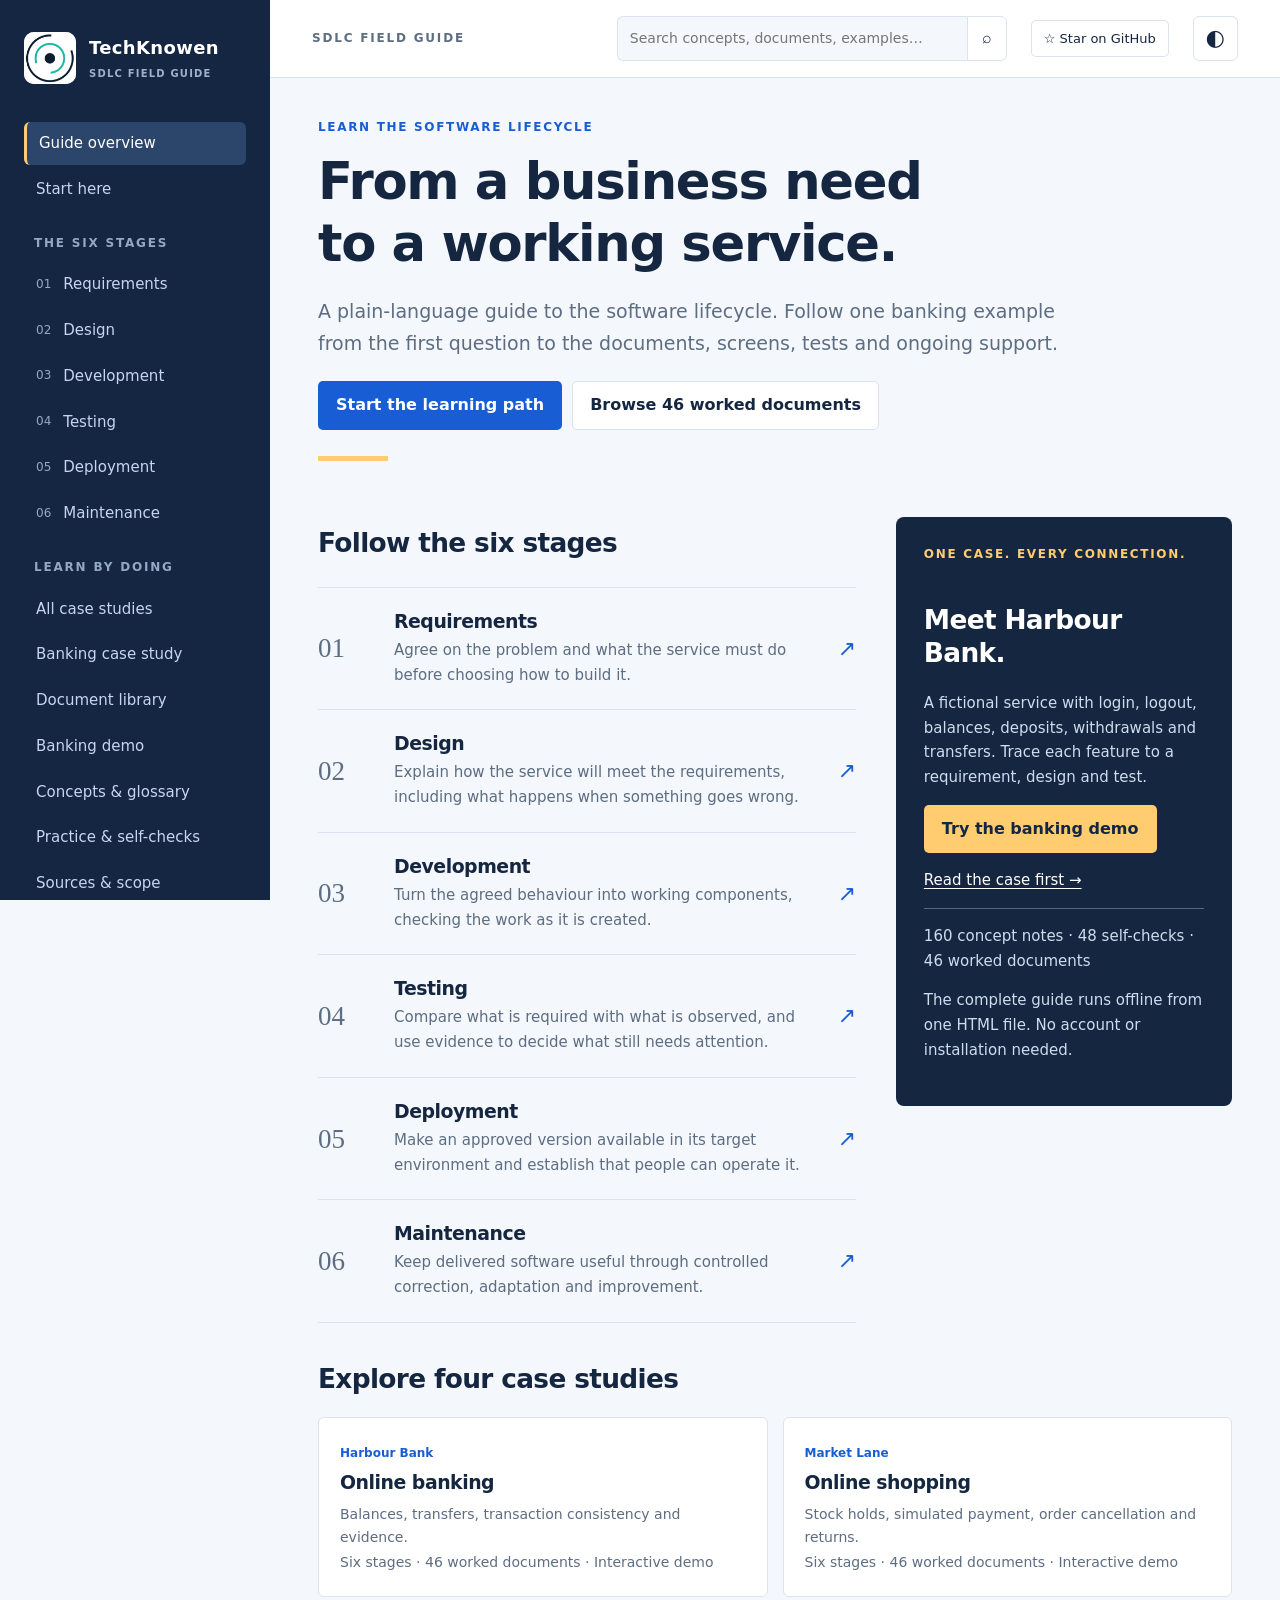
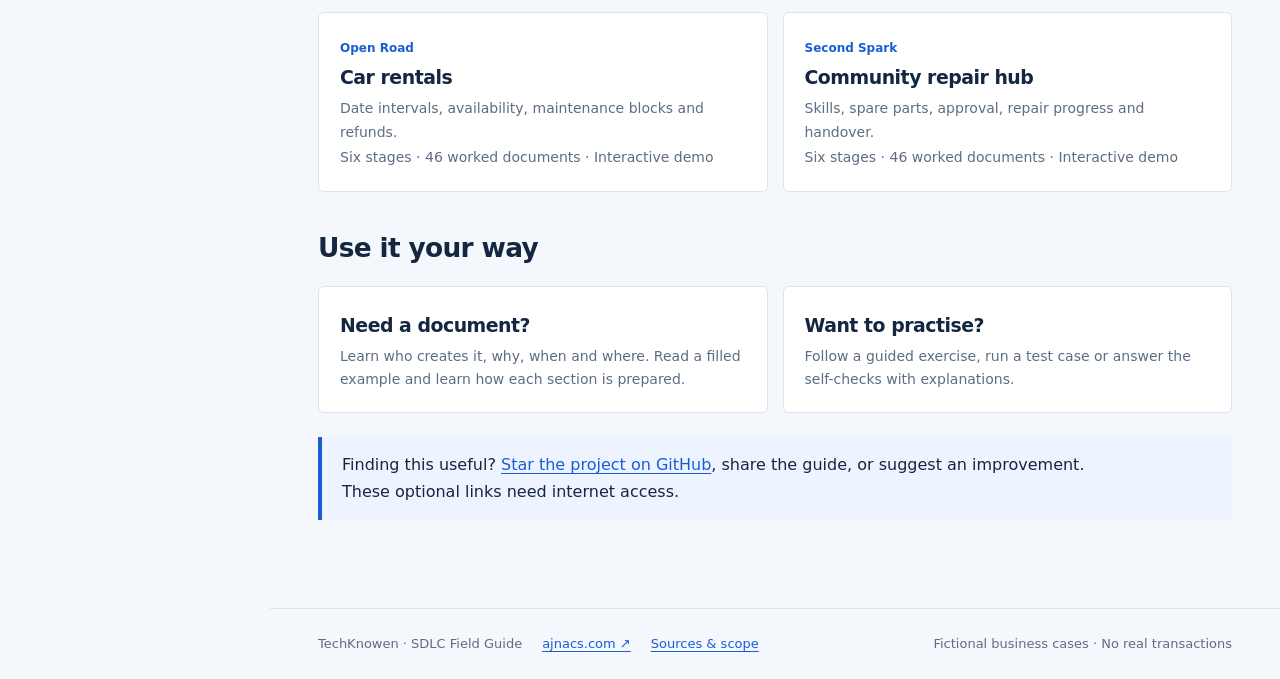
==== commit f5e30c22: "Make TechKnowen guide standalone and add four complete practice cases" ====
--- a/index.html
+++ b/index.html
@@ -1,18 +1,24 @@
-<!doctype html><html lang="en"><head><meta charset="utf-8"><meta name="viewport" content="width=device-width,initial-scale=1"><meta name="theme-color" content="#142642"><title>SDLC Field Guide · Tech Knowen</title><meta name="description" content="A participant guide to the software lifecycle, with worked banking documents, linked examples and an interactive fictional banking demo."><link rel="icon" type="image/svg+xml" href="data:image/svg+xml,%3Csvg xmlns='http://www.w3.org/2000/svg' viewBox='0 0 32 32'%3E%3Crect width='32' height='32' rx='7' fill='%23142642'/%3E%3Cpath d='M7 8h8v18H7zm10 0h8v18h-8' fill='%23ffca63'/%3E%3C/svg%3E"><style>
-:root{color-scheme:light;--ink:#152640;--muted:#5d6d82;--paper:#fff;--bg:#f4f7fb;--line:#dbe3ee;--accent:#195dd5;--soft:#edf4ff;--gold:#ffcd70}*{box-sizing:border-box}body{margin:0;font:16px/1.65 system-ui,-apple-system,BlinkMacSystemFont,"Segoe UI",sans-serif;color:var(--ink);background:var(--bg)}a{color:var(--accent);text-underline-offset:3px}button,input,select,textarea{font:inherit}button{cursor:pointer}button,a,input,select,summary{outline-offset:4px}button{border:1px solid var(--line);border-radius:6px;background:var(--paper);color:var(--ink);padding:8px 14px}button:hover{border-color:var(--accent)}input,select,textarea{border:1px solid var(--line);border-radius:6px;background:var(--paper);color:var(--ink);padding:10px 12px;max-width:100%}label{display:block;font-weight:600;margin:12px 0 5px}h1,h2,h3{line-height:1.22;letter-spacing:-.025em}h1{font-size:clamp(2rem,4vw,3.4rem);margin:12px 0 20px;max-width:850px}h2{font-size:1.65rem;margin-top:40px}h3{font-size:1.18rem}p{max-width:76ch}#sidebar{background:#142642;color:#d8e4f7;position:fixed;inset:0 auto 0 0;width:270px;overflow-y:auto;padding:32px 24px;z-index:20}.brand{display:flex;gap:13px;color:var(--gold);font-size:28px;font-weight:800;text-decoration:none;align-items:center;margin-bottom:38px}.brand span{font-size:13px;letter-spacing:.14em;color:white}.brand small{font-size:11px;display:block;color:#9db1cd;letter-spacing:.15em;margin-top:3px}nav .nav-title{font-size:12px;font-weight:700;letter-spacing:.15em;color:#93a8c5;margin:23px 10px 10px}nav a{display:flex;gap:12px;text-decoration:none;color:#c6d6ee;padding:9px 12px;border-radius:6px;font-size:15px;margin:3px 0}nav a:hover{background:#203957;color:white}nav a.active{background:#2b466a;color:#fff;border-left:3px solid var(--gold)}.nav-no{font-size:12px;color:#93a8c5;align-self:center}.sidebar-footer{margin:36px 10px 0;font-size:12px;color:#9db1cd;border-top:1px solid #314562;padding-top:20px}.shell{margin-left:270px}header{height:78px;display:flex;align-items:center;gap:24px;border-bottom:1px solid var(--line);padding:0 42px;background:var(--paper);position:sticky;top:0;z-index:10}.top-label{font-size:12px;font-weight:700;letter-spacing:.15em;color:var(--muted)}#search-form{display:flex;margin-left:auto;width:min(390px,55%)}#search-form input{width:100%;border-right:0;border-radius:6px 0 0 6px;background:var(--bg);font-size:14px}#search-form button{border-radius:0 6px 6px 0}#theme{font-size:22px;padding:3px 12px}#menu{display:none}main{max-width:1380px;margin:auto;padding:40px 48px 64px;min-height:78vh}.eyebrow{font-size:12px;letter-spacing:.14em;font-weight:750;text-transform:uppercase;color:var(--accent)}.lede{font-size:19px;color:var(--muted);line-height:1.7;max-width:770px}.badge{display:inline-block;background:var(--soft);color:var(--accent);font-size:12px;font-weight:650;padding:4px 9px;border-radius:4px}.hero-line{height:5px;width:70px;background:var(--gold);margin:26px 0}.stage-list{border-top:1px solid var(--line);margin-top:28px}.stage-row{display:grid;grid-template-columns:52px 1fr auto;gap:24px;padding:22px 0;border-bottom:1px solid var(--line);align-items:center;text-decoration:none;color:var(--ink)}.stage-row:hover h3{color:var(--accent)}.stage-row .big-no{font:500 27px/1.2 Georgia,serif;color:var(--muted)}.stage-row h3{margin:0 0 5px}.stage-row p{margin:0;color:var(--muted);font-size:15px}.stage-row .arrow{font-size:22px;color:var(--accent)}.home-grid{display:grid;grid-template-columns:1.6fr 1fr;gap:40px}.case-panel{background:var(--ink);color:white;padding:28px;border-radius:8px;align-self:start;margin-top:30px}.case-panel p{color:#cedcee;font-size:15px}.case-panel .eyebrow{color:var(--gold)}.case-panel a{color:white}.btn{display:inline-block;text-decoration:none;border-radius:5px;background:var(--accent);color:white;padding:10px 17px;font-weight:650;border:1px solid transparent}.btn.secondary{background:var(--paper);color:var(--ink);border-color:var(--line)}.case-panel .btn{background:var(--gold);color:#142642}.actions{display:flex;gap:10px;flex-wrap:wrap;margin:22px 0}footer{padding:24px 48px;border-top:1px solid var(--line);font-size:13px;color:var(--muted);display:flex;gap:20px;flex-wrap:wrap}footer span{margin-left:auto}.sr-only{position:absolute;width:1px;height:1px;overflow:hidden;clip:rect(0,0,0,0)}.skip{position:fixed;top:-100px;left:10px;z-index:100;background:white;padding:12px}.skip:focus{top:8px}.callout{border-left:4px solid var(--accent);padding:15px 20px;background:var(--soft);margin:24px 0}.callout p{margin:0}.breadcrumb{font-size:14px;color:var(--muted);margin-bottom:24px}.article-grid{display:grid;grid-template-columns:minmax(0,1fr) 225px;gap:42px}.toc{font-size:14px;position:sticky;top:105px;align-self:start;border-left:1px solid var(--line);padding-left:20px}.toc a{display:block;margin:9px 0;color:var(--muted);text-decoration:none}.toc a:hover{color:var(--accent)}.table-wrap{overflow:auto;margin:20px 0;border:1px solid var(--line);border-radius:7px}table{border-collapse:collapse;width:100%;font-size:14px;background:var(--paper)}th,td{text-align:left;padding:13px 15px;border-bottom:1px solid var(--line);vertical-align:top}th{background:var(--soft);font-size:12px;text-transform:uppercase;letter-spacing:.04em}tr:last-child td{border-bottom:0}pre{white-space:pre-wrap;overflow-wrap:anywhere;background:#17263d;color:#e0eaff;padding:23px;border-radius:7px;font:14px/1.7 ui-monospace,monospace}.doc-meta{display:grid;grid-template-columns:repeat(2,minmax(0,1fr));gap:1px;background:var(--line);border:1px solid var(--line);border-radius:7px;overflow:hidden;margin:28px 0}.doc-meta div{background:var(--paper);padding:14px 18px}.doc-meta dt{font-size:12px;text-transform:uppercase;color:var(--muted);letter-spacing:.06em;font-weight:700}.doc-meta dd{margin:5px 0 0;font-size:15px}.catalog{display:grid;grid-template-columns:repeat(2,minmax(0,1fr));gap:15px}.catalog a{border:1px solid var(--line);padding:21px;background:var(--paper);border-radius:6px;text-decoration:none;color:var(--ink)}.catalog a:hover{border-color:var(--accent)}.catalog h3{margin:6px 0}.catalog p{font-size:14px;color:var(--muted);margin:8px 0 0}.tag{font-size:12px;font-weight:600;color:var(--accent)}details{border:1px solid var(--line);border-radius:6px;margin:14px 0;background:var(--paper)}summary{cursor:pointer;padding:14px 18px;font-weight:650}details>div{padding:0 18px 18px}.diagram{display:flex;flex-wrap:wrap;gap:12px;align-items:center;padding:22px;background:var(--paper);border:1px solid var(--line);border-radius:7px}.diagram .node{padding:14px;border:1px solid #9ab2d7;border-radius:5px;flex:1;min-width:135px;text-align:center}.diagram small{display:block;color:var(--muted)}.lesson-nav{display:flex;justify-content:space-between;margin-top:38px;border-top:1px solid var(--line);padding-top:22px}.bank{background:var(--paper);border:1px solid var(--line);border-radius:10px;overflow:hidden}.bank-top{padding:18px 24px;background:#122e35;color:white;display:flex;gap:20px;justify-content:space-between;align-items:center}.bank-brand{font-family:Georgia,serif;font-size:25px}.bank-tabs{display:flex;gap:6px;padding:12px 20px;border-bottom:1px solid var(--line);flex-wrap:wrap}.bank-tabs button[aria-current=true]{background:var(--ink);color:white}.bank-body{padding:26px}.bank-grid{display:grid;grid-template-columns:1fr 1fr;gap:25px}.balance{font-size:2.6rem;letter-spacing:-.04em;font-weight:700;margin:7px 0}.bank label{font-size:14px}.bank input,.bank select{width:100%}.bank form{max-width:480px}.hint{font-size:14px;color:var(--muted)}.demo-note{padding:10px 16px;background:#fff2cc;color:#694d0a;font-size:13px}.error{color:#ac2433;background:#ffedf0;padding:12px 15px;border-radius:5px}.success{color:#155c43;background:#e5f5ee;padding:12px 15px;border-radius:5px}.receipt{background:var(--soft);padding:23px;border-radius:7px}.radio{display:flex;gap:8px;align-items:center}.quiz-choice{display:flex;align-items:start;gap:10px;padding:10px 12px;border:1px solid var(--line);border-radius:5px;margin:8px 0;font-weight:400}.quiz-choice input{margin-top:6px}.content-section{scroll-margin-top:95px}.source-list li{margin-bottom:14px}.empty{padding:25px;border:1px dashed var(--line);color:var(--muted)}body.dark{color-scheme:dark;--ink:#e4edfb;--muted:#a4b4ce;--paper:#19253a;--bg:#101b2d;--line:#33435b;--accent:#83b4ff;--soft:#233651}.dark .case-panel{background:#284367}.dark .btn{color:#142642}.dark .btn.secondary{color:var(--ink)}.dark .bank-tabs button[aria-current=true]{color:#142642}.dark .bank-top{background:#153e49}.dark .success{background:#183e34;color:#b3ead8}.dark .error{background:#512633;color:#ffbecb}@media(max-width:1100px){#sidebar{width:235px}.shell{margin-left:235px}main{padding:30px}.home-grid{grid-template-columns:1fr}.case-panel{margin-top:0}.article-grid{grid-template-columns:1fr}.toc{display:none}header{padding:0 30px}.top-label{display:none}}@media(max-width:760px){#sidebar{visibility:hidden;transform:translateX(-100%);transition:transform .18s;width:270px}.nav-open #sidebar{visibility:visible;transform:translateX(0)}.shell{margin-left:0}header{height:65px;padding:0 16px;gap:12px}#menu{display:block}#search-form{width:auto;flex:1}main{padding:27px 20px 45px}.doc-meta,.catalog,.bank-grid{grid-template-columns:1fr}.stage-row{gap:12px;grid-template-columns:32px 1fr auto}.stage-row .big-no{font-size:22px}.bank-body{padding:18px}footer{padding:22px 20px}footer span{margin-left:0}.balance{font-size:2.2rem}}@media print{#sidebar,header,footer,.actions,.toc,.lesson-nav,.no-print{display:none!important}.shell{margin:0}main{padding:0;max-width:none}body{background:white;color:#111}.article-grid{display:block}details>div{display:block}a{color:#111}pre{background:#f5f5f5;color:#111}table,.doc-meta{break-inside:auto}h2,h3{break-after:avoid}}
+<!doctype html><html lang="en"><head><meta charset="utf-8"><meta name="viewport" content="width=device-width,initial-scale=1"><meta name="theme-color" content="#142642"><title>SDLC Field Guide · TechKnowen</title><meta name="description" content="A standalone guide to the software lifecycle, with worked documents and interactive banking, shopping, rental and repair examples."><link rel="icon" type="image/svg+xml" href="data:image/svg+xml,%3Csvg xmlns='http://www.w3.org/2000/svg' viewBox='0 0 32 32'%3E%3Crect width='32' height='32' rx='7' fill='%23142642'/%3E%3Cpath d='M7 8h8v18H7zm10 0h8v18h-8' fill='%23ffca63'/%3E%3C/svg%3E"><style>
+:root{color-scheme:light;--ink:#152640;--muted:#5d6d82;--paper:#fff;--bg:#f4f7fb;--line:#dbe3ee;--accent:#195dd5;--soft:#edf4ff;--gold:#ffcd70}*{box-sizing:border-box}body{margin:0;font:16px/1.65 system-ui,-apple-system,BlinkMacSystemFont,"Segoe UI",sans-serif;color:var(--ink);background:var(--bg)}a{color:var(--accent);text-underline-offset:3px}button,input,select,textarea{font:inherit}button{cursor:pointer}button,a,input,select,summary{outline-offset:4px}button{border:1px solid var(--line);border-radius:6px;background:var(--paper);color:var(--ink);padding:8px 14px}button:hover{border-color:var(--accent)}input,select,textarea{border:1px solid var(--line);border-radius:6px;background:var(--paper);color:var(--ink);padding:10px 12px;max-width:100%}label{display:block;font-weight:600;margin:12px 0 5px}h1,h2,h3{line-height:1.22;letter-spacing:-.025em}h1{font-size:clamp(2rem,4vw,3.4rem);margin:12px 0 20px;max-width:850px}h2{font-size:1.65rem;margin-top:40px}h3{font-size:1.18rem}p{max-width:76ch}#sidebar{background:#142642;color:#d8e4f7;position:fixed;inset:0 auto 0 0;width:270px;overflow-y:auto;padding:32px 24px;z-index:20}.brand{display:flex;gap:13px;color:var(--gold);font-size:28px;font-weight:800;text-decoration:none;align-items:center;margin-bottom:38px}.brand span{font-size:13px;letter-spacing:.14em;color:white}.brand small{font-size:11px;display:block;color:#9db1cd;letter-spacing:.15em;margin-top:3px}nav .nav-title{font-size:12px;font-weight:700;letter-spacing:.15em;color:#93a8c5;margin:23px 10px 10px}nav a{display:flex;gap:12px;text-decoration:none;color:#c6d6ee;padding:9px 12px;border-radius:6px;font-size:15px;margin:3px 0}nav a:hover{background:#203957;color:white}nav a.active{background:#2b466a;color:#fff;border-left:3px solid var(--gold)}.nav-no{font-size:12px;color:#93a8c5;align-self:center}.sidebar-footer{margin:36px 10px 0;font-size:12px;color:#9db1cd;border-top:1px solid #314562;padding-top:20px}.shell{margin-left:270px}header{height:78px;display:flex;align-items:center;gap:24px;border-bottom:1px solid var(--line);padding:0 42px;background:var(--paper);position:sticky;top:0;z-index:10}.top-label{font-size:12px;font-weight:700;letter-spacing:.15em;color:var(--muted)}#search-form{display:flex;margin-left:auto;width:min(390px,55%)}#search-form input{width:100%;border-right:0;border-radius:6px 0 0 6px;background:var(--bg);font-size:14px}#search-form button{border-radius:0 6px 6px 0}#theme{font-size:22px;padding:3px 12px}#menu{display:none}main{max-width:1380px;margin:auto;padding:40px 48px 64px;min-height:78vh}.eyebrow{font-size:12px;letter-spacing:.14em;font-weight:750;text-transform:uppercase;color:var(--accent)}.lede{font-size:19px;color:var(--muted);line-height:1.7;max-width:770px}.badge{display:inline-block;background:var(--soft);color:var(--accent);font-size:12px;font-weight:650;padding:4px 9px;border-radius:4px}.hero-line{height:5px;width:70px;background:var(--gold);margin:26px 0}.stage-list{border-top:1px solid var(--line);margin-top:28px}.stage-row{display:grid;grid-template-columns:52px 1fr auto;gap:24px;padding:22px 0;border-bottom:1px solid var(--line);align-items:center;text-decoration:none;color:var(--ink)}.stage-row:hover h3{color:var(--accent)}.stage-row .big-no{font:500 27px/1.2 Georgia,serif;color:var(--muted)}.stage-row h3{margin:0 0 5px}.stage-row p{margin:0;color:var(--muted);font-size:15px}.stage-row .arrow{font-size:22px;color:var(--accent)}.home-grid{display:grid;grid-template-columns:1.6fr 1fr;gap:40px}.case-panel{background:var(--ink);color:white;padding:28px;border-radius:8px;align-self:start;margin-top:30px}.case-panel p{color:#cedcee;font-size:15px}.case-panel .eyebrow{color:var(--gold)}.case-panel a{color:white}.btn{display:inline-block;text-decoration:none;border-radius:5px;background:var(--accent);color:white;padding:10px 17px;font-weight:650;border:1px solid transparent}.btn.secondary{background:var(--paper);color:var(--ink);border-color:var(--line)}.case-panel .btn{background:var(--gold);color:#142642}.actions{display:flex;gap:10px;flex-wrap:wrap;margin:22px 0}footer{padding:24px 48px;border-top:1px solid var(--line);font-size:13px;color:var(--muted);display:flex;gap:20px;flex-wrap:wrap}footer span{margin-left:auto}.sr-only{position:absolute;width:1px;height:1px;overflow:hidden;clip:rect(0,0,0,0)}.skip{position:fixed;top:-100px;left:10px;z-index:100;background:white;padding:12px}.skip:focus{top:8px}.callout{border-left:4px solid var(--accent);padding:15px 20px;background:var(--soft);margin:24px 0}.callout p{margin:0}.breadcrumb{font-size:14px;color:var(--muted);margin-bottom:24px}.article-grid{display:grid;grid-template-columns:minmax(0,1fr) 225px;gap:42px}.toc{font-size:14px;position:sticky;top:105px;align-self:start;border-left:1px solid var(--line);padding-left:20px}.toc a{display:block;margin:9px 0;color:var(--muted);text-decoration:none}.toc a:hover{color:var(--accent)}.table-wrap{overflow:auto;margin:20px 0;border:1px solid var(--line);border-radius:7px}table{border-collapse:collapse;width:100%;font-size:14px;background:var(--paper)}th,td{text-align:left;padding:13px 15px;border-bottom:1px solid var(--line);vertical-align:top}th{background:var(--soft);font-size:12px;text-transform:uppercase;letter-spacing:.04em}tr:last-child td{border-bottom:0}pre{white-space:pre-wrap;overflow-wrap:anywhere;background:#17263d;color:#e0eaff;padding:23px;border-radius:7px;font:14px/1.7 ui-monospace,monospace}.doc-meta{display:grid;grid-template-columns:repeat(2,minmax(0,1fr));gap:1px;background:var(--line);border:1px solid var(--line);border-radius:7px;overflow:hidden;margin:28px 0}.doc-meta div{background:var(--paper);padding:14px 18px}.doc-meta dt{font-size:12px;text-transform:uppercase;color:var(--muted);letter-spacing:.06em;font-weight:700}.doc-meta dd{margin:5px 0 0;font-size:15px}.catalog{display:grid;grid-template-columns:repeat(2,minmax(0,1fr));gap:15px}.catalog a{border:1px solid var(--line);padding:21px;background:var(--paper);border-radius:6px;text-decoration:none;color:var(--ink)}.catalog a:hover{border-color:var(--accent)}.catalog h3{margin:6px 0}.catalog p{font-size:14px;color:var(--muted);margin:8px 0 0}.tag{font-size:12px;font-weight:600;color:var(--accent)}details{border:1px solid var(--line);border-radius:6px;margin:14px 0;background:var(--paper)}summary{cursor:pointer;padding:14px 18px;font-weight:650}details>div{padding:0 18px 18px}.diagram{display:flex;flex-wrap:wrap;gap:12px;align-items:center;padding:22px;background:var(--paper);border:1px solid var(--line);border-radius:7px}.diagram .node{padding:14px;border:1px solid #9ab2d7;border-radius:5px;flex:1;min-width:135px;text-align:center}.diagram small{display:block;color:var(--muted)}.stage-nav{display:flex;justify-content:space-between;margin-top:38px;border-top:1px solid var(--line);padding-top:22px}.bank{background:var(--paper);border:1px solid var(--line);border-radius:10px;overflow:hidden}.bank-top{padding:18px 24px;background:#122e35;color:white;display:flex;gap:20px;justify-content:space-between;align-items:center}.bank-brand{font-family:Georgia,serif;font-size:25px}.bank-tabs{display:flex;gap:6px;padding:12px 20px;border-bottom:1px solid var(--line);flex-wrap:wrap}.bank-tabs button[aria-current=true]{background:var(--ink);color:white}.bank-body{padding:26px}.bank-grid{display:grid;grid-template-columns:1fr 1fr;gap:25px}.balance{font-size:2.6rem;letter-spacing:-.04em;font-weight:700;margin:7px 0}.bank label{font-size:14px}.bank input,.bank select{width:100%}.bank form{max-width:480px}.hint{font-size:14px;color:var(--muted)}.demo-note{padding:10px 16px;background:#fff2cc;color:#694d0a;font-size:13px}.error{color:#ac2433;background:#ffedf0;padding:12px 15px;border-radius:5px}.success{color:#155c43;background:#e5f5ee;padding:12px 15px;border-radius:5px}.receipt{background:var(--soft);padding:23px;border-radius:7px}.radio{display:flex;gap:8px;align-items:center}.quiz-choice{display:flex;align-items:start;gap:10px;padding:10px 12px;border:1px solid var(--line);border-radius:5px;margin:8px 0;font-weight:400}.quiz-choice input{margin-top:6px}.content-section{scroll-margin-top:95px}.source-list li{margin-bottom:14px}.empty{padding:25px;border:1px dashed var(--line);color:var(--muted)}body.dark{color-scheme:dark;--ink:#e4edfb;--muted:#a4b4ce;--paper:#19253a;--bg:#101b2d;--line:#33435b;--accent:#83b4ff;--soft:#233651}.dark .case-panel{background:#284367}.dark .btn{color:#142642}.dark .btn.secondary{color:var(--ink)}.dark .bank-tabs button[aria-current=true]{color:#142642}.dark .bank-top{background:#153e49}.dark .success{background:#183e34;color:#b3ead8}.dark .error{background:#512633;color:#ffbecb}@media(max-width:1100px){#sidebar{width:235px}.shell{margin-left:235px}main{padding:30px}.home-grid{grid-template-columns:1fr}.case-panel{margin-top:0}.article-grid{grid-template-columns:1fr}.toc{display:none}header{padding:0 30px}.top-label{display:none}}@media(max-width:760px){#sidebar{visibility:hidden;transform:translateX(-100%);transition:transform .18s;width:270px}.nav-open #sidebar{visibility:visible;transform:translateX(0)}.shell{margin-left:0}header{height:65px;padding:0 16px;gap:12px}#menu{display:block}#search-form{width:auto;flex:1}main{padding:27px 20px 45px}.doc-meta,.catalog,.bank-grid{grid-template-columns:1fr}.stage-row{gap:12px;grid-template-columns:32px 1fr auto}.stage-row .big-no{font-size:22px}.bank-body{padding:18px}footer{padding:22px 20px}footer span{margin-left:0}.balance{font-size:2.2rem}}@media print{#sidebar,header,footer,.actions,.toc,.stage-nav,.no-print{display:none!important}.shell{margin:0}main{padding:0;max-width:none}body{background:white;color:#111}.article-grid{display:block}details>div{display:block}a{color:#111}pre{background:#f5f5f5;color:#111}table,.doc-meta{break-inside:auto}h2,h3{break-after:avoid}}
 .quiz{padding:26px 0;border-bottom:1px solid var(--line);max-width:880px}.quiz h3{line-height:1.45}.quiz-feedback{margin-top:14px}.search-result{display:block;text-decoration:none;color:var(--ink);border-bottom:1px solid var(--line);padding:18px 0}.search-result p{color:var(--muted);font-size:15px}.search-result:hover h3{color:var(--accent)}.github-header{white-space:nowrap;font-size:13px;text-decoration:none;color:var(--ink);border:1px solid var(--line);border-radius:5px;padding:7px 12px}@media(max-width:1100px){.github-header{display:none}}.doc-meta div:last-child:nth-child(odd){grid-column:1/-1}.table-wrap td a{overflow-wrap:anywhere}main{overflow-wrap:anywhere}.quiz-choice:hover{background:var(--soft)}details[open]>summary{border-bottom:1px solid var(--line);margin-bottom:12px}button:focus-visible,a:focus-visible,input:focus-visible,select:focus-visible{outline:3px solid #e5aa38}body.dark .case-panel .btn{color:#142642}
 
-</style><meta property="og:title" content="SDLC Field Guide · Tech Knowen"><meta property="og:description" content="Plain-language software lifecycle lessons, 34 worked documents and a fictional banking demo."><meta property="og:type" content="website"><meta property="og:url" content="https://chandra-79.github.io/tech-knowen-sdlc-field-guide/"><meta name="twitter:card" content="summary"><link rel="canonical" href="https://chandra-79.github.io/tech-knowen-sdlc-field-guide/"></head><body><a class="skip" href="#main">Skip to content</a><aside id="sidebar"><a class="brand" href="#/">TK<span>TECH KNOWEN<small>SDLC FIELD GUIDE</small></span></a><nav id="navigation" aria-label="Guide"></nav><div class="sidebar-footer">A companion for practice.<br>Understand. Apply. Refer back.</div></aside><div class="shell"><header><button id="menu" aria-label="Toggle navigation" aria-expanded="false">☰</button><span class="top-label">PARTICIPANT WIKI</span><form id="search-form" role="search"><label class="sr-only" for="search">Search the guide</label><input id="search" type="search" placeholder="Search concepts, documents, examples…"><button aria-label="Search">⌕</button></form><a class="github-header" href="https://github.com/chandra-79/tech-knowen-sdlc-field-guide" target="_blank" rel="noopener noreferrer">☆ Star on GitHub</a><button id="theme" aria-label="Switch colour mode">◐</button></header><main id="main" tabindex="-1"></main><footer>Tech Knowen · SDLC Field Guide <a href="#/sources">Sources & scope</a><span>Fictional banking case · No real accounts or transactions</span></footer></div><script>
-const COURSE={"concepts": [{"id": "concept-9", "slide": 9, "stage": "foundations", "title": "Software in everyday life", "points": [], "explanation": "The introduction establishes what software is and why a structured approach helps. An everyday banking or shopping application is more than its visible screens: it also depends on data, rules and supporting services.", "ask": "What happens behind the screen when an order is submitted?", "sources": []}, {"id": "concept-10", "slide": 10, "stage": "foundations", "title": "Objectives", "points": [], "explanation": "The lesson connects software's components, uses and development principles. An online shop needs instructions, organised product data and guidance for users and support staff. These elements must work together to provide a useful service.", "ask": "Which part is easiest to overlook when describing software?", "sources": []}, {"id": "concept-11", "slide": 11, "stage": "foundations", "title": "The Software Crisis", "points": [], "explanation": "The swing cartoon shows how the same request can be interpreted differently across roles. Each handover can introduce assumptions, leaving the delivered result unlike the original need. A shared example or early prototype can expose the misunderstanding. Artwork credit: projectcartoon.com, CC BY 3.0.", "ask": "Which handover would benefit most from an early clarification?", "sources": []}, {"id": "concept-12", "slide": 12, "stage": "foundations", "title": "Understand the problem.", "points": [], "explanation": "Pólya's problem-solving sequence separates understanding, planning, execution and checking. If checkout totals are wrong, reproducing the calculation and clarifying the expected result should precede a proposed fix. Checking afterwards establishes whether the solution addressed the problem.", "ask": "What could be missed by jumping straight to a solution?", "sources": []}, {"id": "concept-13", "slide": 13, "stage": "foundations", "title": "Software: definition", "points": [], "explanation": "Software includes executable instructions, organised data and information explaining its operation. A booking application needs rules for reservations, records of available places and guidance for handling cancellations. A working screen alone does not describe the whole product.", "ask": "What supporting information would a new operator need?", "sources": []}, {"id": "concept-14", "slide": 14, "stage": "foundations", "title": "Software transforms…", "points": [], "explanation": "Software transforms information into actions and useful outcomes across personal and business settings. A calendar application turns appointment details into reminders, while a business system turns orders into fulfilment tasks.", "ask": "What information enters a familiar application, and what useful result comes out?", "sources": []}, {"id": "concept-15", "slide": 15, "stage": "foundations", "title": "Software Diagrammatic Representation", "points": [], "explanation": "The diagram links inputs, processing components, outputs and feedback. In an ordering service, selected products are inputs, pricing rules calculate a total, and a confirmation is an output. A rejected payment provides feedback that changes the next action.", "ask": "How should the system respond to unsuccessful payment feedback?", "sources": []}, {"id": "concept-16", "slide": 16, "stage": "foundations", "title": "Software - a holistic view", "points": [], "explanation": "A system is a set of connected components working towards a purpose. An online shop may connect a catalogue, basket, payment service and stock records. A failure in one connection can affect the overall customer experience even when individual components work.", "ask": "Which dependency could prevent an order from completing?", "sources": []}, {"id": "concept-17", "slide": 17, "stage": "foundations", "title": "Importance of Software", "points": [], "explanation": "Software supports activities ranging from communication to transport and healthcare. For example, a delivery application combines addresses, routing and notifications to coordinate a physical service. Its value depends on the surrounding people, processes and equipment as well as code.", "ask": "What everyday activity becomes difficult when its supporting software fails?", "sources": []}, {"id": "concept-18", "slide": 18, "stage": "foundations", "title": "Physical and Software Products", "points": [], "explanation": "Physical products can wear through use; software instructions do not experience physical wear. Software still requires change as needs, dependencies and operating environments evolve. Both physical and software products may be standard offerings or customised solutions.", "ask": "Why might unchanged software stop meeting its users' needs?", "sources": []}, {"id": "concept-19", "slide": 19, "stage": "foundations", "title": "Benefits of Software", "points": [], "explanation": "Tactical benefits improve immediate tasks, while strategic benefits develop longer-term capability. Automatically sending an order confirmation saves daily effort; analysing demand patterns may support decisions about future services. The same system can provide both kinds of benefit.", "ask": "Which benefit would be visible immediately, and which needs longer observation?", "sources": []}, {"id": "concept-20", "slide": 20, "stage": "foundations", "title": "Software plays a dual role:", "points": [], "explanation": "Software can be a product people use and a means of creating or delivering other products. A browser provides a direct service, while a compiler helps produce another program. These roles overlap rather than forming completely separate categories.", "ask": "Can a familiar application play both roles?", "sources": []}, {"id": "concept-21", "slide": 21, "stage": "foundations", "title": "Software Domains (a few….)", "points": [], "explanation": "Software domains differ in their users, constraints and purposes. A banking system emphasises transaction rules, while an embedded vehicle controller must interact with physical equipment. Domain knowledge helps determine which requirements and risks deserve attention.", "ask": "Which risks would differ between a photo editor and a banking application?", "sources": []}, {"id": "concept-22", "slide": 22, "stage": "foundations", "title": "Programmers @ Work", "points": [], "explanation": "Programming connects business understanding with implementation and improvement. A request to reduce order errors might lead to quantity validation, followed by changes when users encounter an overlooked case. Coding therefore involves feedback rather than a single one-way handover.", "ask": "What question should be clarified before implementing quantity validation?", "sources": []}, {"id": "concept-23", "slide": 23, "stage": "foundations", "title": "Challenges of Software Development", "points": [], "explanation": "Missed deadlines and budgets often accompany uncertainty, weak communication or poorly managed change. A delivered feature can also fail if users cannot understand it or support teams cannot maintain it. Success needs more than finishing the code.", "ask": "Which warning sign would indicate that a project is drifting?", "sources": []}, {"id": "concept-24", "slide": 24, "stage": "foundations", "title": "Seven Principles of Software Development", "points": [], "explanation": "The principles attributed to David Hooker encourage useful, understandable and adaptable software. For example, a clear validation rule is easier to review and maintain than unnecessary complexity. Reuse should serve the problem rather than introduce unsuitable dependencies.", "ask": "Which principle would help a new team member understand an existing feature?", "sources": []}, {"id": "concept-25", "slide": 25, "stage": "foundations", "title": "“As Is” vs “To Be”", "points": [], "explanation": "The “As Is” view describes current work and its problems; the “To Be” view describes the intended future. A manual stock spreadsheet may cause duplicate reservations, while the proposed system records reservations consistently and shows availability.", "ask": "Which current problem should the future process demonstrably resolve?", "sources": []}, {"id": "concept-26", "slide": 26, "stage": "foundations", "title": "Software Development Process", "points": [], "explanation": "The six activities provide a teaching framework, with feedback allowing earlier decisions to be revisited. Testing an order may reveal an unclear quantity rule, sending the team back to requirements before changing the implementation.", "ask": "When would repeating an earlier activity prevent unnecessary rework?", "sources": []}, {"id": "concept-27", "slide": 27, "stage": "foundations", "title": "Software Development Process", "points": [], "explanation": "The SDLC organises development and maintenance without prescribing one universal sequence. An ordering application may evolve through small releases, each involving requirements, design, development and testing. The approach should suit the project's uncertainty, risks and constraints.", "ask": "What might cause the team to revisit a design after implementation begins?", "sources": []}, {"id": "concept-28", "slide": 28, "stage": "foundations", "title": "Software Development Life Cycle", "points": [], "explanation": "A software lifecycle connects a business need with delivery and continued use. Its duration depends on the work and the service's lifetime, not a fixed number of months. Related lifecycle terms can have different scopes, especially when hardware and operational processes are included.", "ask": "What might extend a product's lifecycle beyond its first release?", "sources": ["https://aws.amazon.com/what-is/sdlc/"]}, {"id": "concept-29", "slide": 29, "stage": "foundations", "title": "Why SDLC ?", "points": [], "explanation": "A lifecycle framework makes work, responsibilities and evidence easier to manage. For example, connecting an order requirement to a design decision and test result helps stakeholders see what has been addressed. The framework can support sequential or iterative delivery.", "ask": "Which piece of evidence would make project progress more trustworthy?", "sources": []}, {"id": "concept-30", "slide": 30, "stage": "foundations", "title": "Software Development Life Cycle (Process)", "points": [], "explanation": "These activity groupings describe related kinds of work, not rigid job boundaries. Communication clarifies an order rule, modelling explores the solution, and construction implements and tests it. Deployment and maintenance then introduce real-use feedback.", "ask": "Where would a customer-reported problem influence the next round of work?", "sources": []}, {"id": "concept-31", "slide": 31, "stage": "foundations", "title": "SDLC Stages", "points": [], "explanation": "The stage diagram provides a route through the course. For one order feature, requirements describe the need, design proposes a solution, and later activities establish whether it works in use. Arrows should not imply that feedback only travels forwards.", "ask": "Which stage might need revisiting after a failed test?", "sources": []}, {"id": "concept-32", "slide": 32, "stage": "foundations", "title": "SDLC: definition", "points": [], "explanation": "The SDLC is a framework for coordinating software work over time. Activities can overlap and repeat: a team may clarify the next requirement while testing an earlier feature. The framework supports informed decisions rather than guaranteeing a successful result.", "ask": "How could feedback improve a later iteration?", "sources": []}, {"id": "concept-33", "slide": 33, "stage": "foundations", "title": "SDLC: Benefits and Risks", "points": [], "explanation": "Structure can improve visibility and consistency, but rigid application can add cost or resist useful change. A short decision record may help a small team more than an elaborate approval process. The appropriate amount of process depends on risk and context.", "ask": "When does documentation help delivery, and when can it become unnecessary overhead?", "sources": ["https://aws.amazon.com/what-is/sdlc/"]}, {"id": "concept-34", "slide": 34, "stage": "foundations", "title": "Software Myths", "points": [], "explanation": "The statements are myths to challenge, not recommended practices. Adding people to a delayed project may initially increase coordination and onboarding work. Similarly, working code still needs validation, documentation and support appropriate to its use.", "ask": "Which myth could lead to the most avoidable rework?", "sources": []}, {"id": "concept-41", "slide": 41, "stage": "requirements", "title": "Objectives", "points": [], "explanation": "The lesson covers stakeholder needs, requirement types and ways to record and validate them. For example, placing an order is a function, while an agreed response-time target describes a quality expectation under stated conditions.", "ask": "Which stakeholders should help define those expectations?", "sources": []}, {"id": "concept-43", "slide": 43, "stage": "requirements", "title": "What are requirements?", "points": [], "explanation": "Requirements express needs and expected behaviour, not simply a preferred screen or technology. A customer may ask for an export button, while the underlying need is to reconcile orders with another system.", "ask": "What questions would reveal the purpose behind that request?", "sources": []}, {"id": "concept-44", "slide": 44, "stage": "requirements", "title": "Requirements Phase", "points": [], "explanation": "Requirements work investigates the problem, assumptions and constraints with affected stakeholders. For example, a request to reserve stock needs clarification about reservation expiry and payment failure before a solution is chosen.", "ask": "Which assumption about stock availability could create an incorrect order?", "sources": []}, {"id": "concept-45", "slide": 45, "stage": "requirements", "title": "Requirements Phase", "points": [], "explanation": "Missing stakeholders or premature conclusions can send a project towards the wrong solution. A checkout designed without support staff input might omit information needed to resolve failed payments. Responsibility for requirements is shared across relevant roles.", "ask": "Whose perspective could reveal an overlooked exception?", "sources": []}, {"id": "concept-46", "slide": 46, "stage": "requirements", "title": "Requirements - How?", "points": [], "explanation": "Elicitation discovers needs, analysis examines them, specification records them, and validation checks their suitability. A vague delivery request becomes useful only after its meaning and constraints are agreed. Requirements management keeps later changes controlled and traceable.", "ask": "Which activity would expose conflicting delivery expectations?", "sources": []}, {"id": "concept-47", "slide": 47, "stage": "requirements", "title": "Requirements", "points": [], "explanation": "Communication and planning support requirements work by building shared understanding and organising follow-up. If stock teams and sales teams interpret “available” differently, a conversation and recorded decision can prevent inconsistent implementation.", "ask": "What should be recorded after the meaning is agreed?", "sources": ["https://www.nasa.gov/reference/6-2-requirements-management/"]}, {"id": "concept-48", "slide": 48, "stage": "requirements", "title": "Principles of Effective", "points": [], "explanation": "Effective communication combines listening, preparation, collaboration and clear records. Planning adds boundaries, estimates and risk awareness. A short workshop can resolve an order rule, while an unresolved disagreement should be recorded with an owner and next step.", "ask": "How could a simple sketch uncover a misunderstanding?", "sources": []}, {"id": "concept-49", "slide": 49, "stage": "requirements", "title": "Requirements Engineering – Steps (1 of 2)", "points": [], "explanation": "The early activities establish scope, gather information, refine meaning and resolve competing priorities. For example, sales may want instant stock reservation while operations requires an expiry rule. Negotiation seeks an agreed outcome that accounts for both needs.", "ask": "Which question would help resolve that conflict?", "sources": []}, {"id": "concept-50", "slide": 50, "stage": "requirements", "title": "Requirements Engineering – Steps (2 of 2)", "points": [], "explanation": "Specification records the requirement; validation checks whether it is clear, feasible and consistent; management handles subsequent change. A quantity rule changing from five items to ten should trigger review of its related designs and tests.", "ask": "What should be checked before approving that change?", "sources": []}, {"id": "concept-51", "slide": 51, "stage": "requirements", "title": "Stakeholders", "points": [], "explanation": "Stakeholders include people who influence the work or are affected by its outcome. In an ordering service, customers, support staff and warehouse operators may all have relevant needs, even when they do not sponsor the project.", "ask": "Who might be affected without using the application directly?", "sources": ["https://www.nasa.gov/reference/4-1-stakeholder-expectations-definition/"]}, {"id": "concept-52", "slide": 52, "stage": "requirements", "title": "Requirement: Analysis", "points": [], "explanation": "Analysis examines conflicts, boundaries and interactions with the surrounding environment. If an application promises immediate confirmation but a payment provider responds later, the requirement must account for that delay and possible failure.", "ask": "Where should the system boundary be drawn in this example?", "sources": []}, {"id": "concept-53", "slide": 53, "stage": "requirements", "title": "Requirement: Classification", "points": [], "explanation": "Different classifications expose different concerns. “Submit an order” describes functionality; a measurable response-time target describes a quality requirement. A required review procedure concerns the development process. Several classifications may apply to the same set of requirements.", "ask": "Which requirement is likely to change, and why?", "sources": []}, {"id": "concept-54", "slide": 54, "stage": "requirements", "title": "Requirement: Outcomes", "points": [], "explanation": "BRD, SRS and FRD are common names for different views of requirements. The useful distinction is their purpose and content, because organisations may combine them or use different labels. An order objective should remain traceable to more detailed behaviour.", "ask": "What information would be lost if only a document title were reviewed?", "sources": ["https://www.nasa.gov/reference/6-2-requirements-management/"]}, {"id": "concept-55", "slide": 55, "stage": "requirements", "title": "Requirements Gathering – Business Requirements Document (BRD)", "points": [], "explanation": "A BRD explains the business need, intended outcomes, scope and constraints. For example, reducing order-entry mistakes is a business objective; choosing a specific interface control is a later solution decision. Business stakeholders help establish what success means.", "ask": "What evidence would show that the business objective was achieved?", "sources": []}, {"id": "concept-56", "slide": 56, "stage": "requirements", "title": "Requirements Gathering - Software Requirements Specification (SRS)", "points": [], "explanation": "An SRS records what the software must do and the conditions or limits it must satisfy. For an ordering service, that includes permitted quantities and behaviour when payment fails. Clear boundaries support review, estimation and verification.", "ask": "Which excluded behaviour should be stated explicitly to avoid an assumption?", "sources": []}, {"id": "concept-57", "slide": 57, "stage": "requirements", "title": "Requirements Gathering – Functional Requirements Document (FRD)", "points": [], "explanation": "An FRD describes detailed functions and interactions from the user's perspective. For example, it can describe selecting a product, entering a quantity and receiving validation feedback. Document naming and ownership vary, so the required information matters more than the label.", "ask": "What should happen when the entered quantity is invalid?", "sources": []}, {"id": "concept-58", "slide": 58, "stage": "requirements", "title": "Requirements Gathering – Other Documents", "points": [], "explanation": "Additional documents separate information when that helps the project. A user-interface document might describe interaction rules, while a quality document records measurable service expectations. Creating every possible document is unnecessary when the information can be managed clearly elsewhere.", "ask": "Which document would add useful clarity to a small ordering project?", "sources": []}, {"id": "concept-68", "slide": 68, "stage": "design", "title": "Objectives", "points": [], "explanation": "Design considers structure, detailed behaviour, quality concerns and ways to communicate decisions. A stock-reservation feature needs both a component view and rules for competing requests. Different diagrams reveal different aspects of the same solution.", "ask": "Which view would best explain two customers requesting the last item?", "sources": []}, {"id": "concept-70", "slide": 70, "stage": "design", "title": "Stage 2: Design", "points": [], "explanation": "High-level design describes major components and relationships; low-level design provides detail needed for construction. For example, a component diagram shows an order service connected to stock storage, while detailed design explains the reservation operation.", "ask": "What information belongs in the detailed view rather than the overview?", "sources": []}, {"id": "concept-71", "slide": 71, "stage": "design", "title": "Stage 2: Design", "points": [], "explanation": "Design records how requirements will be met, including assumptions and reasons for decisions. If stock is reserved before payment, the design should explain how an abandoned payment releases the reservation. Business and technical roles contribute different constraints.", "ask": "What could go wrong if the release rule were left undocumented?", "sources": []}, {"id": "concept-72", "slide": 72, "stage": "design", "title": "Software Design", "points": [], "explanation": "Models make proposed behaviour easier to inspect before implementation. A sequence diagram can expose a missing response when payment fails, while a prototype can reveal confusing user interaction. Models must be evaluated against requirements and risks.", "ask": "Which requirement could be checked using a prototype rather than production code?", "sources": []}, {"id": "concept-73", "slide": 73, "stage": "design", "title": "Design Outcomes", "points": [], "explanation": "HLD provides the overall structure; LLD explains how individual parts should work. An ordering HLD may identify catalogue, payment and stock components. Its LLD may describe validation, reservation expiry and error handling within one component.", "ask": "Could another developer implement the component from the available detail?", "sources": []}, {"id": "concept-74", "slide": 74, "stage": "design", "title": "Design – Key Issues", "points": [], "explanation": "Design issues often interact. Two buyers requesting the last item create a concurrency problem, while a network failure raises questions about recovery and persistence. A useful design considers these conditions rather than only the successful path.", "ask": "How should the service respond when payment succeeds but confirmation is delayed?", "sources": []}, {"id": "concept-75", "slide": 75, "stage": "design", "title": "Design – Architectural Styles", "points": [], "explanation": "Architectural styles organise components and their interactions in different ways. A layered design separates responsibilities; a client–server structure separates consumers from service providers. A real system can combine styles, chosen according to its requirements and constraints.", "ask": "What requirement might make one organisation of components preferable to another?", "sources": []}, {"id": "concept-76", "slide": 76, "stage": "design", "title": "Design - Design Patterns", "points": [], "explanation": "Design patterns describe reusable approaches to recurring problems in a context. An adapter, for example, can translate between an application's expected interface and a payment provider's interface. A pattern is guidance with trade-offs, not a solution to apply automatically.", "ask": "What would justify introducing an adapter in this example?", "sources": []}, {"id": "concept-77", "slide": 77, "stage": "design", "title": "Design – UI Design Principles", "points": [], "explanation": "Usable interfaces are understandable, consistent and recoverable for different users. A quantity field can show clear limits and explain how to correct an invalid entry without discarding the rest of the order. Accessibility needs should inform these decisions.", "ask": "How could the same task be completed without relying only on a mouse?", "sources": []}, {"id": "concept-78", "slide": 78, "stage": "design", "title": "Design - Notations", "points": [], "explanation": "Notations emphasise different questions. A sequence diagram shows interactions over time, a data flow diagram shows movement of information, and a decision table makes rule combinations explicit. The notation should help its intended audience understand the issue.", "ask": "Which notation would best explain several discount eligibility rules?", "sources": []}, {"id": "concept-79", "slide": 79, "stage": "design", "title": "Design – Strategies and Methods", "points": [], "explanation": "Design methods organise thinking around functions, reusable components, objects or data structures. An order system might combine a component-based payment integration with objects representing orders. These approaches are not necessarily mutually exclusive.", "ask": "Which approach would make a frequently changing part easier to replace?", "sources": []}, {"id": "concept-86", "slide": 86, "stage": "development", "title": "Objectives", "points": [], "explanation": "The lesson connects implementation with tools, developer testing and performance analysis. A developer can check a calculation independently, then verify its interaction with order processing. Tests and measurements provide evidence for changes.", "ask": "Why should a performance improvement be measured rather than assumed?", "sources": []}, {"id": "concept-88", "slide": 88, "stage": "development", "title": "Stage 3: Development", "points": [], "explanation": "Construction combines coding with verification, unit testing and debugging. Simple structure and clear responsibilities make change easier to understand. For example, keeping quantity validation in a well-defined function makes its behaviour easier to review and test.", "ask": "What would make that function difficult to verify?", "sources": []}, {"id": "concept-89", "slide": 89, "stage": "development", "title": "Development", "points": [], "explanation": "Development involves different responsibilities across interfaces, services, integrations and delivery support. A checkout change may require frontend validation, backend enforcement and operational input. Job titles vary, so coordination should focus on responsibilities and handovers.", "ask": "Who should be involved when a change affects both the interface and stored data?", "sources": []}, {"id": "concept-90", "slide": 90, "stage": "development", "title": "Development: Tools", "points": [], "explanation": "Different tools support different tasks: an IDE helps construction, a profiler identifies where execution time is spent, and a debugger helps investigate behaviour. A DBMS manages persistent data; version control records changes to source files. No single tool replaces the others.", "ask": "Which tool would help investigate a slow order calculation?", "sources": ["https://www.postgresql.org/about/"]}, {"id": "concept-91", "slide": 91, "stage": "development", "title": "Development: Developer Testing", "points": [], "explanation": "Unit tests focus on individual units, while integration tests examine interactions. A pricing function may pass its own tests but still receive the wrong values from the checkout component. Both levels provide useful, different evidence.", "ask": "What interaction could fail even when the two components pass their unit tests?", "sources": ["https://istqb.org/wp-content/uploads/2024/11/ISTQB_CTFL_Syllabus_v4.0.1.pdf"]}, {"id": "concept-92", "slide": 92, "stage": "development", "title": "Development: Performance analysis and tuning", "points": [], "explanation": "Performance analysis uses measurements to locate problems before tuning. A slow order page might spend most of its time waiting for repeated data queries rather than calculating totals. Changing the measured bottleneck is more useful than optimising an unrelated line of code.", "ask": "What measurement would help identify the actual bottleneck?", "sources": []}, {"id": "concept-93", "slide": 93, "stage": "development", "title": "Development: Test-First Programming", "points": [], "explanation": "TDD repeats a small cycle: write a failing test, implement enough behaviour to pass, then improve the structure while keeping tests passing. For example, first specify that quantity zero is rejected. TDD supports feedback but does not replace other testing.", "ask": "Why should the new test fail before the implementation is added?", "sources": ["https://istqb.org/wp-content/uploads/2024/11/ISTQB_CTFL_Syllabus_v4.0.1.pdf"]}, {"id": "concept-100", "slide": 100, "stage": "testing", "title": "Objectives", "points": [], "explanation": "The lesson connects agreed quality criteria, test approaches, defect evidence and traceability. An order requirement should lead to suitable checks and recorded outcomes. A completed test alone is less useful when its purpose or expected result is unclear.", "ask": "What information makes a test result useful for a release decision?", "sources": []}, {"id": "concept-102", "slide": 102, "stage": "testing", "title": "Definition of Done", "points": [], "explanation": "The Definition of Done makes the required quality criteria explicit for an increment. An order feature might need review, agreed tests and relevant support information before it qualifies. A usable increment may still await a business release decision and future enhancements.", "ask": "Which unmet criterion would prevent the feature from being considered Done?", "sources": ["https://scrumguides.org/scrum-guide.html#definition-of-done"]}, {"id": "concept-103", "slide": 103, "stage": "testing", "title": "Stage 4: Testing", "points": [], "explanation": "Static testing examines work products without executing the software; dynamic testing runs it and compares results with expectations. Reviewing a quantity rule is static, while submitting invalid quantities is dynamic. Practical test selection depends on risk and purpose.", "ask": "Which defect might a requirements review find before execution is possible?", "sources": ["https://istqb.org/wp-content/uploads/2024/11/ISTQB_CTFL_Syllabus_v4.0.1.pdf"]}, {"id": "concept-104", "slide": 104, "stage": "testing", "title": "Testing", "points": [], "explanation": "Testing provides evidence about quality and can reveal defects, but cannot establish that every possible use is correct. A failed payment scenario may uncover an order-state problem before release. The resulting evidence supports decisions about correction and remaining risk.", "ask": "What should decision-makers know besides the number of passed tests?", "sources": ["https://istqb.org/wp-content/uploads/2024/11/ISTQB_CTFL_Syllabus_v4.0.1.pdf"]}, {"id": "concept-105", "slide": 105, "stage": "testing", "title": "Testing", "points": [], "explanation": "Testing work can start during requirements and continue as designs and code evolve. Writing an expected result for order cancellation may expose an unclear refund rule early. Test plans should change when the agreed behaviour changes.", "ask": "Which question should be resolved before testing that cancellation outcome?", "sources": []}, {"id": "concept-106", "slide": 106, "stage": "testing", "title": "Testing", "points": [], "explanation": "Black-box tests derive from specified behaviour; white-box tests use internal structure. Checking permitted quantities against the rule is black-box testing. Exercising both branches of its implementation is white-box testing. Neither approach alone proves the absence of defects.", "ask": "Could every branch execute while an important requirement remains untested?", "sources": ["https://istqb.org/wp-content/uploads/2024/11/ISTQB_CTFL_Syllabus_v4.0.1.pdf"]}, {"id": "concept-107", "slide": 107, "stage": "testing", "title": "Testing: Terminology", "points": [], "explanation": "A defect is a flaw; a failure is the incorrect behaviour observed when relevant conditions trigger it. A wrong boundary comparison may remain unnoticed until a customer orders the maximum permitted quantity. Not every defect produces a failure on every run.", "ask": "What input would expose a boundary-check defect?", "sources": []}, {"id": "concept-108", "slide": 108, "stage": "testing", "title": "Testing: Key Issues", "points": [], "explanation": "Test selection and stopping criteria should reflect risks, coverage goals and constraints. Exhaustive testing is usually impractical, and some paths cannot occur. For quantity validation, boundary and invalid inputs provide more useful evidence than repeatedly checking the same ordinary value.", "ask": "What evidence would justify stopping this round of testing?", "sources": []}, {"id": "concept-109", "slide": 109, "stage": "testing", "title": "Testing: Who does it?", "points": [], "explanation": "Developers, reviewers and independent testers contribute complementary perspectives. A developer may verify the intended order path, while another reviewer challenges assumptions about failure or misuse. Shared responsibility does not remove the need for clear ownership of corrective actions.", "ask": "How could a fresh perspective reveal an overlooked case?", "sources": ["https://istqb.org/wp-content/uploads/2024/11/ISTQB_CTFL_Syllabus_v4.0.1.pdf"]}, {"id": "concept-110", "slide": 110, "stage": "testing", "title": "Testing: Who does it?", "points": [], "explanation": "Test specialists assess behaviour systematically; users and customers help assess fitness for use. Acceptance testing checks agreed criteria, while beta use provides feedback in real-use settings. For example, customers may identify confusing order terminology even when technical checks pass.", "ask": "What useful feedback could come from actual users?", "sources": ["https://istqb.org/wp-content/uploads/2024/11/ISTQB_CTFL_Syllabus_v4.0.1.pdf"]}, {"id": "concept-111", "slide": 111, "stage": "testing", "title": "Testing: Types (1 of 2)", "points": [], "explanation": "Unit, integration and system testing examine different scopes. A price function can be tested alone, then with the basket, then through the complete order journey. Passing at one level does not eliminate the need for evidence at the others.", "ask": "At which level would a broken basket-to-payment handover be most directly investigated?", "sources": []}, {"id": "concept-112", "slide": 112, "stage": "testing", "title": "Testing: Types (2 of 2)", "points": [], "explanation": "These test types address different quality concerns. A service can be checked for restoration after failure, resistance to unauthorised access, behaviour beyond expected capacity and performance under stated conditions. For example, a sale event may expose resource limits.", "ask": "Which test would assess whether saved orders survive a service failure?", "sources": []}, {"id": "concept-113", "slide": 113, "stage": "testing", "title": "Testing: Tools", "points": [], "explanation": "A harness controls test execution and records results; generators create candidate cases; capture/replay tools repeat interactions. For an order form, recorded clicks can save repetition, but assertions are still needed to check the outcome. Generated cases also need meaningful expectations.", "ask": "What could go unnoticed if a replay only checks that clicks completed?", "sources": []}, {"id": "concept-114", "slide": 114, "stage": "testing", "title": "Testing: Tools", "points": [], "explanation": "Assertions check expected conditions, coverage reports what was exercised, and regression tests look for unintended effects of change. A new discount rule should not break an existing pricing scenario. High coverage alone does not establish that the assertions are useful.", "ask": "What defect could remain despite every line being executed?", "sources": []}, {"id": "concept-115", "slide": 115, "stage": "testing", "title": "Testing: Outcome", "points": [], "explanation": "Test results record what was run and observed; defect reports describe problems requiring investigation. An invalid-quantity test may produce a failed result and a linked defect with reproduction steps. These artifacts support decisions rather than proving the entire product correct.", "ask": "What should a test result contain to be independently understood?", "sources": []}, {"id": "concept-116", "slide": 116, "stage": "testing", "title": "Testing: Bug handling", "points": [], "explanation": "A useful defect report describes observable behaviour and supports it with evidence. For example, record the submitted quantity, expected validation message and actual saved order. Clear reporting helps the team investigate the problem without guessing.", "ask": "Which missing detail would most hinder reproduction?", "sources": []}, {"id": "concept-117", "slide": 117, "stage": "testing", "title": "Testing: Documenting a bug", "points": [], "explanation": "A bug report combines reproduction steps, expected and actual results, environment details and relevant evidence. A screenshot may show an incorrect total, while a timestamped log helps locate the related event. Evidence should avoid exposing credentials or unnecessary personal data.", "ask": "Which detail would connect the visible problem to its recorded event?", "sources": []}, {"id": "concept-118", "slide": 118, "stage": "testing", "title": "Testing: Use objective descriptions", "points": [], "explanation": "Objective descriptions make problems easier to investigate than labels such as “ugly” or “huge”. Instead of “the page is slow”, record the action, observed delay and conditions, then compare them with the agreed expectation.", "ask": "How could a vague complaint be rewritten as a testable observation?", "sources": []}, {"id": "concept-119", "slide": 119, "stage": "testing", "title": "Testing: Help the developer to replicate the bug", "points": [], "explanation": "Reproduction depends on the conditions as well as the steps. A failed order may require a particular browser version, stock state or account setting. Suitable test data and a shared walkthrough help identify differences between environments.", "ask": "What condition could explain why a defect appears for only one tester?", "sources": []}, {"id": "concept-120", "slide": 120, "stage": "testing", "title": "Testing: Understand the psychology", "points": [], "explanation": "Different interpretations should be examined through evidence rather than personal criticism. If a developer and tester disagree about order cancellation, compare the requirement, test conditions and observed result. The disagreement may expose an unclear expectation rather than a coding error.", "ask": "What evidence would help resolve the disagreement fairly?", "sources": []}, {"id": "concept-121", "slide": 121, "stage": "testing", "title": "Testing: Planning", "points": [], "explanation": "An RTM connects requirements with tests and results so missing links can be identified. For example, a quantity-limit requirement should have associated boundary checks and recorded outcomes. A link shows planned coverage; it does not establish that a test passed.", "ask": "What should be investigated when a requirement has no linked test?", "sources": ["https://www.nasa.gov/reference/6-2-requirements-management/"]}, {"id": "concept-122", "slide": 122, "stage": "testing", "title": "Testing: Types of RTM", "points": [], "explanation": "Forward traceability starts with requirements; backward traceability starts with tests; bidirectional traceability supports both views. If the quantity limit changes, the links help identify affected tests. A test without a requirement link still needs a clear, legitimate purpose.", "ask": "How could backward tracing reveal an undocumented requirement or assumption?", "sources": []}, {"id": "concept-123", "slide": 123, "stage": "testing", "title": "Advantages of RTM", "points": [], "explanation": "An RTM makes recorded requirements, coverage gaps and related evidence easier to review. An order-validation requirement may link to both successful and unsuccessful scenarios. The matrix remains useful only when changes and test results are kept current.", "ask": "What misleading conclusion could follow from an outdated matrix?", "sources": []}, {"id": "concept-124", "slide": 124, "stage": "testing", "title": "Ways to prepare an RTM", "points": [], "explanation": "Building an RTM starts with identifiable requirements and meaningful links to tests and results. Assigning a stable ID to the quantity rule makes it easier to track across documents and revisions. Duplicate or ambiguous requirements should be clarified rather than copied blindly.", "ask": "Why is a stable requirement ID more useful than a page number?", "sources": []}, {"id": "concept-125", "slide": 125, "stage": "testing", "title": "RTM Sample", "points": [], "explanation": "BR96 is divided into product selection and quantity validation. FR57 requires selection of a listed product; FR58 allows only whole numbers from one to five. Separating them makes coverage clearer: selecting a valid product does not demonstrate that quantity validation works.", "ask": "Which requirement is violated by selecting a valid product with quantity zero?", "sources": []}, {"id": "concept-126", "slide": 126, "stage": "testing", "title": "RTM Sample", "points": [], "explanation": "TC01 and TC02 check product selection; TC03 and TC04 check quantities. Run each listed quantity separately, including blank and nonnumeric input, and record its result. Keyboard selection of a listed product is valid; the rejected case is an unlisted value.", "ask": "Why does passing quantity one not establish that quantity five also passes?", "sources": []}, {"id": "concept-127", "slide": 127, "stage": "testing", "title": "RTM Sample", "points": [], "explanation": "The matrix links BR96 to FR57 and FR58. TC01 and TC02 cover product selection; TC03 and TC04 cover quantity rules. Both requirements have High priority. Execution results should accompany the links elsewhere in the test records.", "ask": "What additional evidence is needed before claiming these requirements have passed testing?", "sources": []}, {"id": "concept-128", "slide": 128, "stage": "testing", "title": "Testing: Common quality issues", "points": [], "explanation": "Quality problems appear in different forms. An incorrect total is functional, a missed response-time target is non-functional, and inconsistent order records indicate a data mismatch. These categories guide investigation but can overlap when one defect has several effects.", "ask": "How could a data mismatch become visible as a functional failure?", "sources": []}, {"id": "concept-135", "slide": 135, "stage": "deployment", "title": "Objectives", "points": [], "explanation": "The lesson connects deployment tasks, environments, rollout approaches and handover evidence. An ordering release needs a suitable rollout plan and instructions for verification and recovery. The choice depends on service needs and the nature of the change.", "ask": "What requirement would influence whether downtime is acceptable?", "sources": []}, {"id": "concept-137", "slide": 137, "stage": "deployment", "title": "Stage 5: Deployment", "points": [], "explanation": "Deployment includes installing, configuring and checking the deployed service. For an order release, selected smoke checks might confirm that the application starts and a safe test journey works. These checks complement earlier testing rather than repeat every test in production.", "ask": "Which check would quickly reveal a configuration problem?", "sources": []}, {"id": "concept-138", "slide": 138, "stage": "deployment", "title": "Deployment", "points": [], "explanation": "Deployment requires coordinated responsibilities across application, database, infrastructure, testing and operations roles. A schema change may need both developer knowledge and database administration input. Clear ownership matters more than assuming one job title controls the entire release.", "ask": "Who should confirm that the recovery plan is workable?", "sources": []}, {"id": "concept-139", "slide": 139, "stage": "deployment", "title": "Deployment", "points": [], "explanation": "Checklists, deployment guides and knowledge transfer make release steps and responsibilities repeatable. A guide for an order service should explain prerequisites, verification and recovery actions, not merely installation commands. Operations needs enough context to recognise abnormal behaviour.", "ask": "What information would an on-call colleague need immediately after a failed release?", "sources": []}, {"id": "concept-140", "slide": 140, "stage": "deployment", "title": "Deployment – Example Environments", "points": [], "explanation": "The environments shown are an example rather than a mandatory sequence. Development supports construction, testing and staging support checks, and production serves real users. Disaster recovery provides arrangements for restoring service after serious disruption; it is not simply another routine promotion stage.", "ask": "Which environment should most closely reflect the conditions relevant to release risk?", "sources": []}, {"id": "concept-141", "slide": 141, "stage": "deployment", "title": "Deployment - Tasks", "points": [], "explanation": "Deployment tasks include configuration, appropriate verification and operational planning. High availability aims to sustain service through component failures; disaster recovery addresses restoration after more serious disruption. Their scope depends on service requirements rather than a universal checklist.", "ask": "How would losing one server differ from losing the main hosting location?", "sources": ["https://learn.microsoft.com/en-us/azure/well-architected/reliability/disaster-recovery"]}, {"id": "concept-142", "slide": 142, "stage": "deployment", "title": "Deployment Strategies", "points": [], "explanation": "These approaches serve different purposes and can be combined. Rolling and blue/green strategies control version replacement; canary limits early exposure; A/B testing compares outcomes; shadowing observes copied traffic. The decision starts with the risk or question being addressed.", "ask": "Is the immediate goal safer release, outcome comparison or observing behaviour?", "sources": []}, {"id": "concept-143", "slide": 143, "stage": "deployment", "title": "Recreate Deployment", "points": [], "explanation": "Recreate deployment stops the old instances before starting replacements, creating an unavailable interval for that service. It may suit a planned maintenance window when users can tolerate interruption. Preparation should include verification and recovery steps.", "ask": "What should users and support staff know before that window begins?", "sources": ["https://www.plutora.com/blog/deployment-strategies-6-explained-in-depth", "https://kubernetes.io/docs/concepts/workloads/controllers/deployment/#strategy", "https://docs.aws.amazon.com/whitepapers/latest/introduction-devops-aws/deployment-strategies.html"]}, {"id": "concept-144", "slide": 144, "stage": "deployment", "title": "Rolling Update", "points": [], "explanation": "Consider an application running on six servers. A rolling update replaces a small number at a time while healthy servers continue serving users. Checks guide whether the rollout proceeds or pauses. Sufficient capacity and compatibility between versions are essential.", "ask": "What could happen if the new version changes data that the old version still needs?", "sources": ["https://kubernetes.io/docs/concepts/workloads/controllers/deployment/#rolling-update-deployment"]}, {"id": "concept-145", "slide": 145, "stage": "deployment", "title": "Blue / Green Deployment", "points": [], "explanation": "Blue/green deployment prepares a parallel environment before switching traffic. An ordering release can be checked in Green while Blue serves users. Switching traffic back may be quick, but database or external changes can make recovery more complicated.", "ask": "What would prevent the old version from safely resuming service?", "sources": ["https://docs.aws.amazon.com/pdfs/whitepapers/latest/blue-green-deployments/blue-green-deployments.pdf"]}, {"id": "concept-146", "slide": 146, "stage": "deployment", "title": "Phased Rollout", "points": [], "explanation": "A phased rollout expands availability in stages. A canary first exposes a small subset and uses observed health to decide whether to expand. For example, a release might begin with a limited customer group while order failures are monitored.", "ask": "Which signal should trigger a pause before expanding the rollout?", "sources": ["https://docs.aws.amazon.com/whitepapers/latest/overview-deployment-options/canary-deployments.html", "https://developer.apple.com/help/app-store-connect/update-your-app/release-a-version-update-in-phases"]}, {"id": "concept-147", "slide": 147, "stage": "deployment", "title": "A/B Testing", "points": [], "explanation": "A/B testing compares defined outcomes between assigned variants. For example, two checkout layouts could be compared using a planned completion metric and suitable allocation. Group sizes need not be equal, and a difference alone does not automatically prove causation.", "ask": "What should be decided before interpreting the experiment's results?", "sources": ["https://firebase.google.com/docs/ab-testing/ab-concepts"]}, {"id": "concept-148", "slide": 148, "stage": "deployment", "title": "Shadow Deployment", "points": [], "explanation": "Shadow deployment sends copied traffic to a new version without returning its responses to users. An order service can compare results while the live version remains authoritative. Writes, payments, emails and other side effects must be isolated to avoid duplicate actions.", "ask": "What could happen if a shadow request triggered a real payment?", "sources": []}, {"id": "concept-149", "slide": 149, "stage": "deployment", "title": "Deployment Strategies: Summary", "points": [], "explanation": "Choose the approach according to the question and operational constraints. Recreate accepts an interruption, rolling replaces gradually, and blue/green switches environments. Canary evaluates release risk, A/B compares outcomes, and shadowing observes copied traffic without serving its responses.", "ask": "Which approach fits a team seeking early failure signals before wider exposure?", "sources": []}, {"id": "concept-155", "slide": 155, "stage": "maintenance", "title": "Objectives", "points": [], "explanation": "The lesson examines why software changes, the kinds of maintenance and the factors affecting effort. An old ordering service might require both a compatibility update and clearer documentation. Cost depends on the work and context, not simply the age of the software.", "ask": "Which factor would make a seemingly small change difficult?", "sources": []}, {"id": "concept-157", "slide": 157, "stage": "maintenance", "title": "Stage 6: Maintenance", "points": [], "explanation": "Maintenance changes existing software to correct faults, adapt to new conditions or improve its operation. A payment integration update may involve developers, support and operations together. The change should be analysed and verified with attention to existing behaviour.", "ask": "Which existing function could be affected by that update?", "sources": ["https://ieeecs-media.computer.org/media/education/swebok/swebok-v4.pdf"]}, {"id": "concept-158", "slide": 158, "stage": "maintenance", "title": "Need for change?", "points": [], "explanation": "Change can originate outside the software itself. New customer expectations, organisational rules or supported platform versions can make an existing solution inadequate. For example, a revised returns policy may require different approval steps even without a coding defect.", "ask": "Which external change would require the requirements to be reviewed?", "sources": []}, {"id": "concept-159", "slide": 159, "stage": "maintenance", "title": "Maintenance: Need", "points": [], "explanation": "Maintenance can improve, integrate, migrate or eventually retire a service. An ordering system may need to exchange data with a replacement warehouse platform. Retirement also requires planning for users, records and dependent services rather than simply switching the application off.", "ask": "What dependency should be identified before retiring a system?", "sources": []}, {"id": "concept-160", "slide": 160, "stage": "maintenance", "title": "Maintenance: Characteristics", "points": [], "explanation": "Maintenance balances needed changes with continuity of existing service. A security fix or performance improvement should be checked for unintended effects on order processing. Over a long service life, this work can consume substantial resources, depending on demand and complexity.", "ask": "What evidence would show that a maintenance change preserved essential behaviour?", "sources": ["https://ieeecs-media.computer.org/media/education/swebok/swebok-v4.pdf"]}, {"id": "concept-161", "slide": 161, "stage": "maintenance", "title": "Understanding lifetime software costs", "points": [], "explanation": "The 55% maintenance and 45% other-activities split is an illustrative example, not a universal measured estimate. In a hypothetical lifetime budget of 100 units, those shares would be 55 and 45 units. Actual costs depend on service life, change demand and maintainability.", "ask": "Which conditions could increase maintenance's share of lifetime cost?", "sources": ["https://www.computer.org/resources/software-maintenance"]}, {"id": "concept-162", "slide": 162, "stage": "maintenance", "title": "Factors affecting Maintenance Cost", "points": [], "explanation": "Maintenance effort rises when behaviour is hard to understand, skills are scarce or dependencies lose support. An undocumented integration may take longer to investigate than to change. Age alone does not determine cost; the surrounding conditions matter.", "ask": "What improvement could reduce the effort of the next maintenance task?", "sources": []}, {"id": "concept-163", "slide": 163, "stage": "maintenance", "title": "Maintenance: Categories", "points": [], "explanation": "Corrective work fixes discovered defects; adaptive work responds to environmental change; perfective work improves capabilities or qualities; preventive work addresses latent faults before operational failure. For example, adapting to a new operating system differs from correcting an already observed calculation error.", "ask": "Which category best fits fixing a known latent defect before users encounter it?", "sources": []}, {"id": "concept-164", "slide": 164, "stage": "maintenance", "title": "Maintenance: Issues", "points": [], "explanation": "Maintenance involves technical understanding, prioritisation, estimation and measurement. A small-looking order change may affect shared data or several integrations. Decisions should consider dependencies, service risk and evidence of improvement rather than only the number of code changes.", "ask": "What information is needed before estimating the work?", "sources": []}, {"id": "concept-165", "slide": 165, "stage": "maintenance", "title": "Maintenance Activities", "points": [], "explanation": "Monitoring identifies gaps that lead to analysis, design, implementation and verification. After a corrected order feature is delivered, monitoring resumes to confirm its effect and detect new issues. The final step closes the feedback loop rather than duplicating work accidentally.", "ask": "What observation would show that the change solved the original problem?", "sources": []}, {"id": "concept-170", "slide": 170, "stage": "maintenance", "title": "The Cross-Functional Team (Role Matrix)", "points": [], "explanation": "The matrix shows typical lead and collaborative roles, not universal job assignments. An order change can involve a business analyst, developers, testers and operations across several activities. Lead responsibility supports accountability without preventing others from contributing.", "ask": "Where could a weak handover leave an important responsibility uncovered?", "sources": []}], "quizzes": [{"slide": 35, "classification": "Minor", "issue": "The intended A/C answer matches slide 28, but broad industry “aliases” are less precise than the lesson’s terminology. Capitalise Identity consistently.", "question": "Which two labels are listed for SDLC in this lesson? Select two.", "options": ["Software Life Cycle", "Project Line of Control", "Development Life Cycle", "Business Lease Control"], "answer": "A and C", "notes": "These are the two labels listed in slide 28. Software and systems life cycles can have different scopes; avoid presenting every label on that slide as an exact universal synonym.", "lesson": "28", "source": "", "id": "quiz-35", "rationale": "The two accepted labels appear in this lesson's terminology. They do not make every similarly named lifecycle identical in scope. For example, a system lifecycle may also consider hardware and operational processes beyond the application.", "stage": "foundations", "correct": [0, 2]}, {"slide": 36, "classification": "Keep", "issue": "The False answer is sound. No visible question or option change is necessary.", "question": "The SDLC is strictly limited to a maximum of 3 stages.", "options": ["True", "False"], "answer": "False", "notes": "This lesson presents six activities. Other models group activities differently; there is no universal maximum of three.", "lesson": "26, 31", "source": "[AWS: SDLC models](https://aws.amazon.com/what-is/sdlc/)", "id": "quiz-36", "rationale": "There is no universal three-stage limit. This course uses six activity groups, while other organisations combine or rename activities. For example, a small team might discuss coding and testing together without eliminating either kind of work.", "stage": "foundations", "correct": [1]}, {"slide": 37, "classification": "Minor", "issue": "The stored sequence is correct for the pictured model; “the correct chronological order” needs a stated scope.", "question": "For the simplified sequential model shown in this lesson, put these activities in order.", "options": ["Design", "Deployment", "Testing", "Requirements", "Development", "Maintenance"], "answer": "D → A → E → C → B → F", "notes": "Requirements → Design → Development → Testing → Deployment → Maintenance. This is the lesson’s overview, not a prohibition on feedback, overlap or iteration.", "lesson": "26, 31 and repeated stage diagrams", "source": "[AWS: SDLC models](https://aws.amazon.com/what-is/sdlc/)", "id": "quiz-37", "rationale": "The answer follows the simplified sequential model presented here. In practice, finding a missing order rule during testing may lead back to requirements or design. The quiz checks the model's sequence rather than a rule prohibiting iteration.", "stage": "foundations", "correct": [3], "correctOrder": "D A E C B F"}, {"slide": 38, "classification": "Correct", "issue": "“Multiple people” in “every single stage” is not guaranteed; a small project or one person holding several roles is a counterexample.", "question": "Software delivery typically requires collaboration among business, development, testing and operations roles.", "options": ["True", "False"], "answer": "True", "notes": "Responsibilities cross role boundaries, but team size and participation vary. Do not infer a fixed minimum number of people at every stage.", "lesson": "30; role slides 45, 71, 89, 103, 138, 157", "source": "", "id": "quiz-38", "rationale": "Delivery needs complementary perspectives across business, development, testing and operations. For example, an order feature must satisfy users, handle exceptions and remain supportable. These responsibilities may be shared by fewer people in a small team.", "stage": "foundations", "correct": [0]}, {"slide": 39, "classification": "Correct", "issue": "The existing stem asks easy/difficult but supplies True/False; the stored False is not a valid response to that question. It also inherits slide 33’s generalisation.", "question": "Following an SDLC guarantees accurate cost estimates and prevents project overruns.", "options": ["True", "False"], "answer": "False", "notes": "A defined process supports planning and control; estimates still depend on uncertain scope, dependencies and delivery conditions. Revisit estimates when assumptions change.", "lesson": "33; coordinate with the planned correction to that lesson slide", "source": "", "id": "quiz-39", "rationale": "Following a lifecycle improves the basis for planning but does not remove uncertainty. A new integration or misunderstood requirement can change an estimate. Estimates should be revisited as evidence becomes available rather than treated as guarantees.", "stage": "foundations", "correct": [1]}, {"slide": 59, "classification": "Minor", "issue": "Communication and planning are the deck’s organisation, not a universal two-step definition of requirements engineering.", "question": "Which pair is highlighted in this lesson’s overview of requirements work?", "options": ["Focus and iterations", "Communication and planning", "Planning and quality"], "answer": "B — Communication and planning", "notes": "Slide 47 uses this pair. Slides 46, 49 and 50 also cover elicitation, analysis, specification, validation and management, so requirements work is broader.", "lesson": "46–50", "source": "", "id": "quiz-59", "rationale": "Communication and planning are the pair highlighted in this lesson. They support requirements work rather than replacing elicitation, analysis, specification and validation. For example, a stakeholder workshop needs both a useful conversation and planned follow-up.", "stage": "requirements", "correct": [1]}, {"slide": 60, "classification": "Correct", "issue": "The definition excludes affected parties who receive no benefit; the hint gives away the answer and leaves a parenthesis unclosed.", "question": "What broad term describes people or groups who affect, are affected by, or have an interest in the software project?", "options": ["Business owner", "End user", "Developer", "Accountant", "Stakeholder"], "answer": "E — Stakeholder", "notes": "Stakeholders include users and funders as well as affected or constraining parties. The first four roles can be stakeholders; E is the broad category.", "lesson": "45, 51", "source": "[NASA: stakeholder expectations](https://www.nasa.gov/reference/4-1-stakeholder-expectations-definition/)", "id": "quiz-60", "rationale": "“Stakeholder” includes all the listed roles when they influence or are affected by the project. For example, an accountant may need reliable transaction records even without using the checkout screen.", "stage": "requirements", "correct": [4]}, {"slide": 61, "classification": "Correct", "issue": "All four artifacts can be produced or started during requirements work. Slide 58’s own notes explicitly include RTM, contradicting the exclusion implied by A/B/D.", "question": "Which three documents primarily specify requirements, rather than record traceability links? Select three.", "options": ["BRD (Business Requirements Document)", "SRS (Software Requirements Specification)", "RTM (Requirements Traceability Matrix)", "FRD (Functional Requirements Document)"], "answer": "A, B and D", "notes": "The question now distinguishes purpose, not creation date. RTM primarily records relationships between requirements and other artifacts; it can begin during requirements work. Document names and separation vary by organisation.", "lesson": "54–58, especially slide 58 notes", "source": "[NASA: requirements management](https://www.nasa.gov/reference/6-2-requirements-management/)", "id": "quiz-61", "rationale": "BRD, SRS and FRD primarily describe requirements. An RTM records relationships among requirements, tests and evidence, although it may also display requirement text. For example, a quantity rule is specified in a requirement and linked to its checks in the matrix.", "stage": "requirements", "correct": [0, 1, 3]}, {"slide": 62, "classification": "Correct", "issue": "“Fasten” should mean “speed up”; endorsing an error-proof process is technically unsound.", "question": "Appropriate tools can make software development completely error-free.", "options": ["True", "False"], "answer": "False", "notes": "Tools can speed up work and reduce some errors, but they do not guarantee correctness. Suitable inputs, configuration and human checking still matter.", "lesson": "Tool support throughout the deck; requirements quality at 46, 48", "source": "[ISTQB CTFL 4.0.1](https://istqb.org/wp-content/uploads/2024/11/ISTQB_CTFL_Syllabus_v4.0.1.pdf) — section 6.2", "id": "quiz-62", "rationale": "Tools can reduce mistakes and accelerate work, but cannot guarantee correctness. An automated test may pass while missing a requirement that was never included in the test. Inputs, configuration and human review still matter.", "stage": "requirements", "correct": [1]}, {"slide": 63, "classification": "Correct", "issue": "“Voice of the end-user” is not a universal definition unique to an FRD. SRD/ARD are unexplained and give weak discrimination.", "question": "In this lesson, which document describes detailed functional behaviour and user interactions?", "options": ["BRD", "FRD", "RTM"], "answer": "B — FRD", "notes": "In this deck, FRD details required functions and interactions. An SRS can also include functional requirements; FRD is not the only way to capture the user perspective. BRD emphasises business needs; RTM records links.", "lesson": "55–58", "source": "", "id": "quiz-63", "rationale": "In this lesson, the FRD describes functional behaviour and user interactions. For example, it states what happens when a user selects a product or submits an invalid quantity. Organisations may record the same information under other document names.", "stage": "requirements", "correct": [1]}, {"slide": 80, "classification": "Keep", "issue": "The intended B answer is clear and aligned. “Writing and coding source code” in A can optionally become “Writing production source code”.", "question": "What is the primary objective of the design phase?", "options": ["Writing and coding source code", "Creating a detailed system specification/blueprint", "Gathering user requirements"], "answer": "B — Creating a detailed system specification/blueprint", "notes": "Design describes a proposed solution and its important decisions. The answer is about the primary objective, not a claim that all other activities are forbidden during design.", "lesson": "70–73", "source": "", "id": "quiz-80", "rationale": "Design primarily develops a specification or blueprint for the solution. Writing production code is an implementation activity, although design can involve prototypes. For example, a checkout flow can be explored before the production feature is built.", "stage": "design", "correct": [1]}, {"slide": 81, "classification": "Correct", "issue": "Code documentation is also a questionable design deliverable, and tests can be designed early. The current single correct answer D is not secure.", "question": "Which item is primarily an implementation output rather than a design deliverable?", "options": ["System architecture diagram", "User interface prototype", "Detailed component design", "Production source code implementing a feature"], "answer": "D — Production source code implementing a feature", "notes": "A, B and C describe or explore the solution. D implements it. Small coded prototypes may support design; the qualifier “primarily” avoids a rigid phase boundary.", "lesson": "70, 72–73; early testing discussed in 93, 105", "source": "", "id": "quiz-81", "rationale": "Production source code implementing the feature is the primary implementation output in this question. Architecture diagrams, component designs and interface prototypes support design. A prototype may itself contain code without being the final production implementation.", "stage": "design", "correct": [3]}, {"slide": 82, "classification": "Minor", "issue": "The True key is defensible, but the statement sounds as though every process must produce a separate LLD document.", "question": "Low-level design (LLD) describes components in enough detail to support implementation.", "options": ["True", "False"], "answer": "True", "notes": "LLD concerns component-level decisions. The required documentation format and amount depend on the project; a separate formal document is not universally mandatory.", "lesson": "70, 73", "source": "", "id": "quiz-82", "rationale": "LLD provides enough detail to guide implementation of components. For example, it can specify input validation, processing rules and error responses for order submission. The appropriate detail depends on the work and the team's needs.", "stage": "design", "correct": [0]}, {"slide": 83, "classification": "Minor", "issue": "The answer B is correct. Remove “by contrast” without an immediate antecedent and the informal altitude expression.", "question": "Which design level describes the overall structure, major components and their relationships?", "options": ["LLD", "HLD", "SRS"], "answer": "B — HLD (High-Level Design)", "notes": "HLD addresses overall organisation; LLD supplies component detail. SRS describes required software behaviour and qualities.", "lesson": "70, 73", "source": "", "id": "quiz-83", "rationale": "HLD describes major components, their responsibilities and relationships. An overview connecting an order service, payment provider and stock store belongs at this level. Individual validation steps belong in more detailed design.", "stage": "design", "correct": [1]}, {"slide": 84, "classification": "Correct", "issue": "Repeats slide 80; reuse for the existing design-evaluation point.", "question": "Evaluating design models helps check whether the proposed solution meets the software requirements.", "options": ["True", "False"], "answer": "True", "notes": "A design model should be assessed against the agreed requirements. This helps reveal gaps and unsuitable decisions before implementation. Design evaluation provides evidence, not a guarantee of future implementation quality.", "lesson": "72", "source": "", "id": "quiz-84", "rationale": "Evaluating design models helps identify gaps before implementation. A review might reveal that the proposed order flow has no response for unavailable stock. This reduces risk but does not prove the completed software will be correct.", "stage": "design", "correct": [0]}, {"slide": 94, "classification": "Minor", "issue": "Answer C is correct but “writing and coding” is redundant and understates the development outcome.", "question": "In the development phase, what is the primary goal of the team?", "options": ["Testing the software", "Designing the user interface", "Implementing working software", "Documenting requirements"], "answer": "C — Implementing working software", "notes": "Development combines implementation with review, verification, unit testing and debugging, as slide 88 states. “Primary” does not exclude those supporting activities.", "lesson": "86, 88–93", "source": "", "id": "quiz-94", "rationale": "The primary development goal is implementing working software. Coding is accompanied by testing, review and debugging rather than treated as sufficient by itself. For example, an order feature must produce the intended result, not simply compile successfully.", "stage": "development", "correct": [2]}, {"slide": 95, "classification": "Keep", "issue": "Answer D is correct and cleanly distinguishes test scope. Standardise “unit testing” capitalisation if doing a polish pass.", "question": "What is the specific purpose of unit testing during development?", "options": ["To test the integration of different software modules", "To verify the functionality of the entire system", "To validate user requirements", "To test individual software components in isolation"], "answer": "D — To test individual software components in isolation", "notes": "The target is an individual component; integration testing examines interactions. Isolation may require a suitable harness or substitutes for dependencies.", "lesson": "90–91; reinforced by 111", "source": "[ISTQB CTFL 4.0.1](https://istqb.org/wp-content/uploads/2024/11/ISTQB_CTFL_Syllabus_v4.0.1.pdf) — section 2.2.1", "id": "quiz-95", "rationale": "Unit testing checks a separately testable component, often controlling or replacing its external dependencies. A tax-calculation function can be checked with known inputs and expected results. That does not establish whether the full checkout integrates it correctly.", "stage": "development", "correct": [3]}, {"slide": 96, "classification": "Optional substitution", "issue": "The original C answer is correct, but the question repeats slide 94 almost exactly. This small substitution uses the already-taught TDD topic.", "question": "In TDD, what is normally written before the implementation of the next small behaviour?", "options": ["The final user manual", "The production deployment announcement", "An automated test for that behaviour", "The complete design of every future feature"], "answer": "C — An automated test for that behaviour", "notes": "First establish a failing test, then implement enough to pass and refactor while tests remain passing. This applies to the next increment, not writing every test before any code.", "lesson": "93", "source": "[ISTQB CTFL 4.0.1](https://istqb.org/wp-content/uploads/2024/11/ISTQB_CTFL_Syllabus_v4.0.1.pdf) — section 2.1.3", "id": "quiz-96", "rationale": "TDD begins the next small behaviour with an automated test, which should initially fail for the intended reason. For example, a test specifies that an expired reservation cannot be confirmed before the corresponding behaviour is implemented.", "stage": "development", "correct": [2]}, {"slide": 97, "classification": "Correct", "issue": "“As early as possible” does not uniquely identify unit testing; regression checks may also run early. It duplicates slide 95.", "question": "After two separately tested modules are connected, which testing checks their interaction?", "options": ["System testing", "Integration testing", "Acceptance testing", "Unit testing"], "answer": "B — Integration testing", "notes": "The target is the interface and behaviour between the connected components. This is component integration testing, not a repeat of each component in isolation. Update the old D key.", "lesson": "91 introduces both forms; 111 later reinforces the distinction", "source": "[ISTQB CTFL 4.0.1](https://istqb.org/wp-content/uploads/2024/11/ISTQB_CTFL_Syllabus_v4.0.1.pdf) — section 2.2.1", "id": "quiz-97", "rationale": "Integration testing checks how connected components work together. A stock service and order service may each pass unit tests but disagree about the format of a reservation identifier. Their interaction requires its own checks.", "stage": "development", "correct": [1]}, {"slide": 98, "classification": "Correct", "issue": "A DBMS can support software construction; it is not a generally invalid member of a development toolchain.", "question": "Which tool primarily stores, queries and manages persistent application data?", "options": ["Integrated Development Environment (IDE)", "Version control system (VCS)", "Database management system (DBMS)"], "answer": "C — Database management system (DBMS)", "notes": "A DBMS manages application data. IDEs primarily support code creation/debugging; VCS tracks versioned changes. Asking primary purpose avoids the false exclusion.", "lesson": "90; connects with data persistence in 74", "source": "[PostgreSQL: application and database functions](https://www.postgresql.org/about/)", "id": "quiz-98", "rationale": "A DBMS manages persistent application data through storage, queries and related controls. For example, it holds order records that remain after an application restarts. An IDE supports development work, while version control records revisions to project files.", "stage": "development", "correct": [2]}, {"slide": 129, "classification": "Correct", "issue": "The existing answer combines testing with fixing. It also treats finding bugs as the only testing objective.", "question": "What is a key objective of software testing?", "options": ["Writing production source code", "Evaluating software quality and revealing defects", "Gathering user requirements", "Designing the user interface"], "answer": "B — Evaluating software quality and revealing defects", "notes": "Testing provides evidence. Repairing the cause is debugging; subsequent tests evaluate the repair. Keep the distinction even when one person performs both activities.", "lesson": "103–105, 116–119", "source": "[ISTQB CTFL 4.0.1](https://istqb.org/wp-content/uploads/2024/11/ISTQB_CTFL_Syllabus_v4.0.1.pdf) — sections 1.1.1–1.1.2", "id": "quiz-129", "rationale": "Testing evaluates quality and reveals defects. For example, submitting an invalid quantity checks whether actual behaviour matches the agreed rule. Investigating and correcting the cause is debugging, followed by suitable checks of the change.", "stage": "testing", "correct": [1]}, {"slide": 130, "classification": "Minor", "issue": "D is a defensible typical answer, but artifact purpose is clearer than assuming which team is allowed to create it.", "question": "Which artifact is primarily guidance for end users rather than testware?", "options": ["Test plan", "Test cases", "Test results", "User manual"], "answer": "D — User manual", "notes": "Tests can review manuals, and team responsibilities can overlap. The question classifies the artifact’s purpose rather than imposing an ownership rule.", "lesson": "105, 113–119; later deployment guidance 139", "source": "", "id": "quiz-130", "rationale": "A user manual primarily guides end users, while test plans, cases and results support testing. A manual may itself be reviewed or tested, but that does not change its primary purpose in this question.", "stage": "testing", "correct": [3]}, {"slide": 131, "classification": "Correct", "issue": "“Bugs and successful code” is not a reliable pair of test outputs. A sound test run may find no new defect; testing does not manufacture working code.", "question": "Which pair records test outcomes and problems found?", "options": ["Test results and defect reports", "Design diagrams and user manuals"], "answer": "A — Test results and defect reports", "notes": "Results record observations; reports describe identified problems. Do not imply that every test run must find a bug or that passing results prove perfection.", "lesson": "115–119; coordinate with correction to 115", "source": "", "id": "quiz-131", "rationale": "Test results record outcomes; defect reports document problems found. If an invalid quantity is accepted, the result records the failure and the defect report explains how to reproduce it. Both records should make their relationship clear.", "stage": "testing", "correct": [0]}, {"slide": 132, "classification": "Correct", "issue": "The RTM tracks relationships; its existence does not ensure that requirements are implemented, adequately tested or satisfied.", "question": "Which statement about a Requirements Traceability Matrix (RTM) is true?", "options": ["It links requirements to tests and results to help assess coverage", "It is a visual diagram of the system architecture", "It is primarily used to manage financial risks"], "answer": "A — It links requirements to tests and results to help assess coverage", "notes": "Review the linked tests and their evidence. A missing link reveals a gap; a populated cell alone does not prove adequate coverage or a passed requirement.", "lesson": "121–127; coordinate with planned tracking-versus-guarantee corrections", "source": "[NASA: requirements management](https://www.nasa.gov/reference/6-2-requirements-management/)", "id": "quiz-132", "rationale": "An RTM links requirements to tests and evidence to support coverage assessment. A quantity rule with linked but unexecuted tests is not yet verified by those tests. The matrix should be read alongside execution results and remaining risks.", "stage": "testing", "correct": [0]}, {"slide": 133, "classification": "Correct", "issue": "“To discovery” is a grammar error; running software describes dynamic testing, not all testing. The item also repeats slide 129.", "question": "What can we conclude when all selected tests pass?", "options": ["The software is perfect and ready for every use", "The tested cases met expected results; defects may remain", "No future regression testing is needed", "All untested paths must also be correct"], "answer": "B — The tested cases met expected results; defects may remain", "notes": "Passing selected cases provides bounded evidence, not proof about every possible condition. This reuses the finite-test limitation already taught.", "lesson": "103, 108", "source": "[ISTQB CTFL 4.0.1](https://istqb.org/wp-content/uploads/2024/11/ISTQB_CTFL_Syllabus_v4.0.1.pdf) — section 1.3", "id": "quiz-133", "rationale": "Passing selected tests shows that their observed outcomes matched expectations under those conditions. It does not establish correctness for untested inputs, environments or interactions. For example, ordinary orders may pass while simultaneous reservations expose a defect.", "stage": "testing", "correct": [1]}, {"slide": 150, "classification": "Correct", "issue": "“Most commonly” is an unsupported popularity claim, and the original question lacks a question mark. Ask about observable behaviour.", "question": "An app store gradually offers automatic updates to a larger percentage of users. Which strategy is this?", "options": ["In-place replacement", "Phased rollout", "Blue/green environment switch"], "answer": "B — Phased rollout", "notes": "Availability is expanded over time. Apple documents this behaviour for automatic updates; manual downloads may still be possible. Do not generalise the same schedule to all app stores.", "lesson": "146", "source": "[Apple: phased app updates](https://developer.apple.com/help/app-store-connect/update-your-app/release-a-version-update-in-phases)", "id": "quiz-150", "rationale": "The app store expands availability of automatic updates over time, which is a phased rollout. This describes how users receive the release rather than how server instances are replaced. The release mechanism's controls should be understood before relying on it.", "stage": "deployment", "correct": [1]}, {"slide": 151, "classification": "Correct", "issue": "A 10/90 split alone does not uniquely distinguish canary from an experiment or a gradual blue/green switch. State the risk-checking purpose and narrow C.", "question": "A team sends 10% of traffic to a new version, checks failures, then expands only if checks pass. Which approach is this?", "options": ["Canary rollout", "Stop-all/recreate deployment", "Blue/green with one full traffic switch"], "answer": "A — Canary rollout", "notes": "The small initial exposure and health-based expansion identify canary behaviour. It can use blue/green infrastructure; the labels are not universally exclusive. A traffic ratio alone does not determine intent.", "lesson": "146–149", "source": "[AWS: canary deployments](https://docs.aws.amazon.com/whitepapers/latest/overview-deployment-options/canary-deployments.html)", "id": "quiz-151", "rationale": "The small initial traffic share and health-based expansion identify a canary rollout. For example, a rise in failed orders among that group should prompt investigation before further exposure. Merely splitting traffic does not define an A/B experiment.", "stage": "deployment", "correct": [0]}, {"slide": 152, "classification": "Correct", "issue": "“In-place” is not universally synonymous with an outage: it can be performed as a rolling update. The lesson’s particular stop-all case needs a precise label.", "question": "Which approach stops all old application instances before starting their replacements?", "options": ["Canary rollout", "Recreate (stop-all replacement)", "Blue/green deployment"], "answer": "B — Recreate (stop-all replacement)", "notes": "For this stated strategy there is an unavailable interval. In-place describes where an update occurs and can also be rolling; it does not by itself prove downtime.", "lesson": "143; coordinate the Recreate label with that lesson", "source": "[Kubernetes: deployment strategies](https://kubernetes.io/docs/concepts/workloads/controllers/deployment/#strategy); [AWS: deployment strategies](https://docs.aws.amazon.com/whitepapers/latest/introduction-devops-aws/deployment-strategies.html)", "id": "quiz-152", "rationale": "Recreate stops the old application instances before starting replacements, so the service has an interruption during that interval. For example, a planned maintenance window may be used for the replacement and verification.", "stage": "deployment", "correct": [1]}, {"slide": 153, "classification": "Minor", "issue": "C is the intended and reasonable answer. “One at a time” is too narrow; rolling updates can use batches. Use the more widely recognised label.", "question": "Which strategy gradually replaces old instances with new ones, often in batches?", "options": ["Phased app-store release", "Blue/green with a full traffic switch", "Rolling update (ramped rollout)", "Recreate (stop-all replacement)"], "answer": "C — Rolling update (ramped rollout)", "notes": "This identifies instance replacement, not merely increasing user eligibility. Availability depends on capacity and readiness controls; gradual replacement alone does not guarantee no downtime.", "lesson": "144; coordinate the label and availability qualification", "source": "[Kubernetes: deployment strategies](https://kubernetes.io/docs/concepts/workloads/controllers/deployment/#strategy)", "id": "quiz-153", "rationale": "Rolling updates replace old instances gradually, individually or in batches. For example, healthy instances continue serving orders while a batch is replaced and checked. This differs from an app store expanding update availability to users.", "stage": "deployment", "correct": [2]}, {"slide": 166, "classification": "Correct", "issue": "“Upstream” is not a standard maintenance process type. Its correct answer merely memorises an imprecise lesson label.", "question": "Which description best fits software maintenance?", "options": ["Hardware replacement only", "A one-off post-release check", "Customer training only", "Controlled change to existing software"], "answer": "D — Controlled change to existing software", "notes": "Maintenance can correct, adapt, improve or prevent problems. A change can require renewed analysis, design, implementation and testing; a feedback loop is not a standard “upstream” classification.", "lesson": "157–159, 163, 165", "source": "[IEEE SWEBOK Guide, software maintenance chapter](https://ieeecs-media.computer.org/media/education/swebok/swebok-v4.pdf)", "id": "quiz-166", "rationale": "Maintenance is controlled change to existing software. Correcting an order defect, adapting an integration and improving response time can all qualify. It is broader than a one-off check, hardware replacement or user training alone.", "stage": "maintenance", "correct": [3]}, {"slide": 167, "classification": "Minor", "issue": "The intended False key is defensible, but the comparison lacks a time horizon and the notes imply a universal budget share.", "question": "Maintenance costs are always lower than initial development costs.", "options": ["True", "False"], "answer": "False", "notes": "Costs depend on operational life, change scope, system condition and skills. Maintenance may be substantial; no universal percentage or ranking is established here.", "lesson": "160–162", "source": "[IEEE SWEBOK Guide, software maintenance chapter](https://ieeecs-media.computer.org/media/education/swebok/swebok-v4.pdf)", "id": "quiz-167", "rationale": "Maintenance is not always cheaper than initial development. A long-lived service may undergo many changes, while another has a short life and limited change demand. The deck's percentage chart is illustrative and should not be treated as a universal cost rule.", "stage": "maintenance", "correct": [1]}, {"slide": 168, "classification": "Minor", "issue": "False is correct. Use a statement rather than a question mark and make the rejected automatic relationship explicit.", "question": "Software automatically becomes easier to maintain as it gets older.", "options": ["True", "False"], "answer": "False", "notes": "Age alone does not establish maintainability. Documentation, architecture, tests, dependency support and available skills affect effort. Some improvements reduce effort; neglected changes can increase it.", "lesson": "162", "source": "", "id": "quiz-168", "rationale": "Age does not automatically make software easier to maintain. Documentation, modular structure and tests can help, while obsolete dependencies or lost knowledge can make changes harder. For example, an old integration with no available expertise may need substantial investigation.", "stage": "maintenance", "correct": [1]}, {"slide": 169, "classification": "Correct", "issue": "“Required” should be “requires”. Profit/loss objectives can legitimately drive software changes, so B is not a reliable incorrect option.", "question": "Which two are legitimate drivers of software maintenance? Select two.", "options": ["Changing industry requirements", "Eliminating the need for future testing", "Keeping technical teams employed", "Business or organisational changes"], "answer": "A and D", "notes": "A and D describe changes in needs or operating context. Profitability can also motivate maintenance, so the old profit/loss option should not be marked inherently invalid. The revised distractors are not sound maintenance objectives.", "lesson": "158–159", "source": "[IEEE SWEBOK Guide, software maintenance chapter](https://ieeecs-media.computer.org/media/education/swebok/swebok-v4.pdf)", "id": "quiz-169", "rationale": "Industry requirements and business or organisational changes are legitimate drivers. A revised returns policy, for example, may require new approval rules. Maintenance does not eliminate future testing, and keeping a team occupied is not a product need.", "stage": "maintenance", "correct": [0, 3]}]};
+.case-record{margin:16px 0}.case-record h3{margin-top:0}
+
+.brand-link{display:inline-block;color:#bdd9ff;margin-top:12px;font-size:13px}
+
+.brand-mark{display:block;width:52px;height:52px;overflow:hidden;border-radius:10px;background:#fff;flex:0 0 52px;position:relative}.brand-mark img{position:absolute;width:230px;max-width:none;height:110.5px;left:-22px;top:-25px}.brand .brand-name{font-size:18px;letter-spacing:.02em}.brand .brand-name small{font-size:10px;letter-spacing:.12em}
+
+</style><meta property="og:title" content="SDLC Field Guide · TechKnowen"><meta property="og:description" content="Plain-language software lifecycle concepts, four worked case studies and a fictional banking demo."><meta property="og:type" content="website"><meta property="og:url" content="https://chandra-79.github.io/tech-knowen-sdlc-field-guide/"><meta name="twitter:card" content="summary"><link rel="canonical" href="https://chandra-79.github.io/tech-knowen-sdlc-field-guide/"></head><body><a class="skip" href="#main">Skip to content</a><aside id="sidebar"><a class="brand" href="#/" aria-label="TechKnowen · SDLC Field Guide"><span class="brand-mark"><img src="[data-uri]" alt="" width="874" height="420"></span><span class="brand-name">TechKnowen<small>SDLC FIELD GUIDE</small></span></a><nav id="navigation" aria-label="Guide"></nav><div class="sidebar-footer">A practical reference.<br>Understand. Apply. Refer back.<br><a class="brand-link" href="https://ajnacs.com/" target="_blank" rel="noopener noreferrer">Ajna Consulting Services ↗</a></div></aside><div class="shell"><header><button id="menu" aria-label="Toggle navigation" aria-expanded="false">☰</button><span class="top-label">SDLC FIELD GUIDE</span><form id="search-form" role="search"><label class="sr-only" for="search">Search the guide</label><input id="search" type="search" placeholder="Search concepts, documents, examples…"><button aria-label="Search">⌕</button></form><a class="github-header" href="https://github.com/chandra-79/tech-knowen-sdlc-field-guide" target="_blank" rel="noopener noreferrer">☆ Star on GitHub</a><button id="theme" aria-label="Switch colour mode">◐</button></header><main id="main" tabindex="-1"></main><footer>TechKnowen · SDLC Field Guide <a href="https://ajnacs.com/" target="_blank" rel="noopener noreferrer">ajnacs.com ↗</a> <a href="#/sources">Sources & scope</a><span>Fictional business cases · No real transactions</span></footer></div><script>
+const GUIDE={"concepts": [{"id": "software-in-daily-life", "stage": "foundations", "title": "Software in everyday life", "explanation": "Software directs computers to perform tasks, often without making itself visible. A lift controller, a booking page, and a supermarket checkout all depend on instructions running somewhere. The screen is only one possible doorway into that work. Looking for the task, the information used, and the resulting action helps you recognise software even when there is no obvious app icon.", "ask": "Which ordinary activity would become difficult if its hidden software stopped working?", "sources": ["https://www.ibm.com/think/topics/software-development"]}, {"id": "software-ingredients", "stage": "foundations", "title": "The ingredients behind an app", "explanation": "An app combines instructions, information, and settings with supporting technology. Its instructions describe behaviour, its information records things that matter, and its settings select choices such as language or limits. People also need explanations for operating and maintaining it. Harbour Bank may display only two account cards, yet those cards depend on values, formatting rules, navigation, and a place for the program to run.", "ask": "What would be missing if a team delivered only the visible screens?", "sources": ["https://www.ibm.com/think/topics/software-development", "https://www.ibm.com/think/topics/configuration-management"]}, {"id": "misunderstanding-user-needs", "stage": "foundations", "title": "When the team solves the wrong need", "explanation": "A team can produce working software and still disappoint its users. Perhaps staff request a report because they cannot find one urgent item; building a larger report may increase their searching. Misunderstanding often begins when a suggestion is treated as the underlying need. Watching the task and asking what happens next can reveal a smaller, more useful change before development effort accumulates.", "ask": "What evidence would show whether a requested feature addresses the user's actual difficulty?", "sources": ["https://www.gov.uk/service-manual/user-research/start-by-learning-user-needs"]}, {"id": "problem-before-solution", "stage": "foundations", "title": "Describe the problem before choosing a solution", "explanation": "A useful problem statement names who is affected, what they are trying to achieve, and what currently gets in the way. It also gives the team a way to recognise improvement. For Harbour Bank, the learning problem might be understanding how a transfer changes two balances. Starting there helps the team choose suitable interactions without assuming that more screens or more features automatically help.", "ask": "How would you describe a frustrating task without naming a particular app or feature?", "sources": ["https://www.gov.uk/service-manual/agile-delivery/how-the-discovery-phase-works"]}, {"id": "programs-data-configuration", "stage": "foundations", "title": "Programs, data, and configuration", "explanation": "Programs supply instructions, data supplies the values being handled, and configuration supplies adjustable operating choices. In Harbour Bank, subtracting an amount follows program instructions, the current balance is data, and a permitted transfer limit can be configuration. These distinctions help locate a problem. A wrong balance, a mistaken calculation, and an incorrect limit may look similar on screen but require different corrections.", "ask": "If the app rejects every amount above SGD 100, which ingredient would you investigate first?", "sources": ["https://www.ibm.com/think/topics/configuration-management"]}, {"id": "data-to-information", "stage": "foundations", "title": "Turning data into useful information", "explanation": "A stored number becomes useful when people know its meaning and context. The value 250000 alone says little; interpreted as integer cents, it represents SGD 2,500.00 in Harbour Bank's current account. Software can organise, calculate, and label data so someone can make a decision. Incorrect units, stale values, or missing context can make a polished display misleading even when its arithmetic is correct.", "ask": "What labels and context would you need before trusting a number on a dashboard?", "sources": ["https://aws.amazon.com/what-is/data-analytics/"]}, {"id": "input-process-output-feedback", "stage": "foundations", "title": "Follow a request through the system", "explanation": "An input gives the system something to work with, processing applies rules, and an output communicates or records the result. Feedback helps a person decide what to do next. Entering a transfer amount starts this sequence in Harbour Bank. Validation can produce an explanation instead of a transfer; a review screen then lets the user check the proposed change before confirmation updates the balances.", "ask": "What feedback should appear when the input is valid but the user has not confirmed yet?", "sources": ["https://aws.amazon.com/what-is/data-analytics/", "https://www.nasa.gov/reference/4-2-technical-requirements-definition/"]}, {"id": "people-process-system", "stage": "foundations", "title": "A service includes people and procedures", "explanation": "A digital service extends beyond its software. People decide policy, answer questions, handle exceptions, and keep the service operating. Procedures describe how those actions fit together. A technically successful submission can still leave someone stranded if nobody handles the next step. When examining a service, follow the user's whole journey and identify both automated actions and human responsibilities, including the support needed when something goes wrong.", "ask": "Which person or process must respond after the software completes its part?", "sources": ["https://www.gov.uk/service-manual/service-standard/point-2-solve-a-whole-problem"]}, {"id": "software-dependence", "stage": "foundations", "title": "Understand what depends on software", "explanation": "Dependence grows when several activities rely on the same digital service. If one component fails, people may lose access to information, approvals, or their next task. Understanding this dependence means asking who is affected, how quickly the impact grows, and what recovery is possible. The right level of reliability follows the consequences of failure, rather than the apparent size or visual simplicity of the application.", "ask": "If this service became unavailable for an hour, who would be affected first?", "sources": ["https://docs.aws.amazon.com/wellarchitected/2024-06-27/framework/reliability.html"]}, {"id": "physical-digital-maintenance", "stage": "foundations", "title": "Why software still needs maintenance", "explanation": "A chair wears down through physical use; program instructions do not wear down in that way. Software still needs attention because defects emerge, surrounding technology changes, and people's expectations develop. The same program can behave differently when its browser, data, or connected service changes. Maintenance therefore includes investigation, adaptation, and improvement, alongside fixing faults. Keeping software useful requires ongoing ownership after its initial delivery.", "ask": "What change outside an application could make yesterday's working version unsuitable today?", "sources": ["https://aws.amazon.com/what-is/application-lifecycle-management/"]}, {"id": "automation-benefits-limits", "stage": "foundations", "title": "What automation can and cannot do", "explanation": "Automation can repeat a defined task quickly and consistently, reducing repeated typing and routine handling. Its usefulness depends on whether the task and rules are understood. A mistaken rule can be repeated just as efficiently as a correct one. Good automation design makes exceptions visible, provides useful feedback, and leaves people with a clear way to investigate situations that the normal procedure does not cover.", "ask": "Which part of a familiar task is predictable enough to automate, and which needs judgement?", "sources": ["https://www.ibm.com/think/topics/automation"]}, {"id": "applications-and-platforms", "stage": "foundations", "title": "Business applications and enabling platforms", "explanation": "Business applications help people complete recognisable tasks, such as arranging a delivery or recording an expense. Enabling platforms provide common capabilities those applications need, including computing, storage, databases, and communication. Users may never see these supporting layers directly. Distinguishing them helps teams explain responsibilities and costs: improving a business workflow and expanding the capacity beneath it solve different needs, even when both changes contribute to the same service.", "ask": "Which capabilities could several different business applications share?", "sources": ["https://docs.aws.amazon.com/whitepapers/latest/aws-overview/what-is-cloud-computing.html"]}, {"id": "application-domains", "stage": "foundations", "title": "Different domains ask different things of software", "explanation": "Software serves many settings, including entertainment, administration, transport, healthcare, and industrial equipment. Each setting brings its own language, users, operating conditions, and consequences when something fails. A playful animation and a medical device should not be judged by identical priorities. Domain knowledge helps the team decide what correctness means, which risks deserve attention, and whose expertise is needed when making or reviewing design decisions.", "ask": "How would your priorities change when moving from a music app to a traffic control system?", "sources": ["https://www.ibm.com/think/topics/software-development"]}, {"id": "developer-collaboration", "stage": "foundations", "title": "How developers work together", "explanation": "Developers divide work while keeping a shared understanding of how the parts connect. They use version history to track changes and reviews to discuss proposed updates before combining them. These practices support learning as well as fault detection. Collaboration also means agreeing names, interfaces, and responsibilities so that one person's change does not surprise everyone else. Useful explanations make future maintenance easier for colleagues who were absent from the original discussion.", "ask": "What information would another developer need to understand why you changed a calculation?", "sources": ["https://docs.github.com/en/enterprise-server%403.19/pull-requests/collaborating-with-pull-requests/getting-started/about-collaborative-development-models"]}, {"id": "uncertainty-and-tradeoffs", "stage": "foundations", "title": "Make uncertainty and tradeoffs visible", "explanation": "Software decisions often involve incomplete knowledge and competing aims. A quicker delivery may cover fewer situations; an extra capability may increase complexity and maintenance effort. Teams improve decisions by naming the uncertainty, comparing realistic options, and recording why a choice fits the current goal. Small experiments can answer expensive questions early. A decision can be reasonable today and still deserve revision when better evidence becomes available.", "ask": "Which unknown would most change your decision, and how could you investigate it cheaply?", "sources": ["https://www.nasa.gov/reference/6-8-decision-analysis/"]}, {"id": "practical-engineering-principles", "stage": "foundations", "title": "Engineering habits that help", "explanation": "Useful engineering habits include simplifying a problem, separating responsibilities, checking assumptions, and making changes easy to inspect. These habits are tools, not a checklist that guarantees success. In Harbour Bank, keeping money calculations separate from screen formatting makes both easier to understand. A good principle earns its place by helping the team explain a decision, detect mistakes, or change the software with less effort.", "ask": "Which responsibility could you separate to make a small application easier to reason about?", "sources": ["https://ieeecs-media.computer.org/media/education/swebok/swebok-v4.pdf"]}, {"id": "current-future-processes", "stage": "foundations", "title": "Compare the current and future process", "explanation": "The current process shows what people actually do today, including workarounds and repeated checks. The future process describes the intended way of working after a change. Comparing them reveals which steps disappear, which responsibilities move, and which new problems might arise. Draw both using ordinary actions and decisions before discussing technology. The aim is to improve the outcome, rather than simply turning every existing step into a digital form.", "ask": "Which current step exists only because of a limitation that the future process could remove?", "sources": ["https://www.gov.uk/service-manual/agile-delivery/how-the-discovery-phase-works"]}, {"id": "delivery-workflow", "stage": "foundations", "title": "How an idea becomes a delivered change", "explanation": "A delivery workflow makes the route from an idea to a usable change visible. A request is clarified, prioritised, designed, implemented, checked, and prepared for release. Feedback can send it back for further work at any point. Teams need clear evidence of readiness between activities, such as agreed behaviour or passing checks. A workflow is useful when it exposes waiting, uncertainty, and ownership, rather than merely giving tasks different status labels.", "ask": "What evidence should accompany a change before someone else accepts responsibility for the next step?", "sources": ["https://docs.aws.amazon.com/wellarchitected/latest/devops-guidance/development-lifecycle.html"]}, {"id": "iterative-feedback", "stage": "foundations", "title": "Improve through short feedback cycles", "explanation": "Iteration means returning to work with something newly learned. A team might sketch an interaction, observe someone trying it, and revise the design before writing much code. Later, tests and operational observations provide further feedback. Each cycle should answer a meaningful question. Simply repeating meetings or producing more versions does not create learning unless the team examines the evidence and lets it influence what happens next.", "ask": "What could you show users early to discover whether your proposed interaction makes sense?", "sources": ["https://www.gov.uk/service-manual/agile-delivery/agile-government-services-introduction"]}, {"id": "lifecycle-duration", "stage": "foundations", "title": "Software lives beyond its launch", "explanation": "An application's life can extend from its first proposal through years of operation to replacement or retirement. Initial development is only part of that time. Teams may add capabilities, repair problems, update dependencies, and move information to a successor. Thinking about the full lifespan changes early choices: readable decisions, manageable data, and clear ownership help the people who will inherit the service long after its first release.", "ask": "What will a future team need when it eventually replaces this application?", "sources": ["https://aws.amazon.com/what-is/application-lifecycle-management/"]}, {"id": "lifecycle-coordination", "stage": "foundations", "title": "Why coordinate the lifecycle", "explanation": "Lifecycle coordination connects decisions that would otherwise drift apart. A new requirement affects design, implementation, checking, release preparation, and support. If those connections are missed, one group may prepare for behaviour that another group has already changed. A shared lifecycle view helps people see dependencies, arrange reviews, and plan resources. Its value comes from making the work coherent while preserving room to respond to what the team learns.", "ask": "Who should hear about a changed requirement before it reaches users?", "sources": ["https://aws.amazon.com/what-is/sdlc/"]}, {"id": "activities-and-roles", "stage": "foundations", "title": "Activities are different from job titles", "explanation": "An activity describes work that must happen; a role describes responsibility or expertise. Understanding users, checking behaviour, and preparing a release are activities that may involve several people. In a small team, one person may contribute to many of them. In a larger team, specialists may lead particular areas. Quality improves when responsibilities are clear without assuming that only one job title is allowed to ask useful questions.", "ask": "Which activity needs input from several roles even if one person remains accountable?", "sources": ["https://www.gov.uk/service-manual/the-team"]}, {"id": "six-common-activity-groups", "stage": "foundations", "title": "Six useful groups of lifecycle work", "explanation": "One useful overview groups software work into understanding requirements, designing a solution, implementing it, checking it, delivering it, and maintaining it. Planning and coordination connect all six. These groups describe recurring concerns, not sealed compartments. Checking can reveal a requirement problem, and maintenance can start a new design discussion. Teams use different labels and boundaries, so always clarify the actual work instead of relying on a familiar phase name.", "ask": "Which activity groups might be involved when a released feature confuses its users?", "sources": ["https://aws.amazon.com/what-is/sdlc/"]}, {"id": "lifecycle-and-methodology", "stage": "foundations", "title": "Lifecycle and methodology", "explanation": "A lifecycle describes the broad work involved across software's existence. A methodology or delivery approach describes how a team organises that work, including sequencing, collaboration, and decision practices. The same need for design and checking remains whether a team plans large stages or delivers small increments. Understanding the distinction avoids a common mistake: assuming that choosing an approach removes the need to perform essential engineering activities.", "ask": "How could two teams organise the same lifecycle activities differently while pursuing the same outcome?", "sources": ["https://ieeecs-media.computer.org/media/education/swebok/swebok-v4.pdf"]}, {"id": "proportionate-governance", "stage": "foundations", "title": "Use governance that fits the consequences", "explanation": "Governance establishes who can make decisions, what evidence they need, and how unresolved concerns receive attention. The amount of oversight should match the potential consequences, complexity, and obligations of the work. A public demonstration and an operational banking service need very different assurance. Useful governance helps decisions happen at the right time and keeps responsibilities visible; collecting documents without reviewing their meaning adds little confidence.", "ask": "What additional evidence would you require before turning an educational demonstration into a real service?", "sources": ["https://www.gov.uk/service-manual/agile-delivery/governance-principles-for-agile-service-delivery", "https://owasp.org/projects/samm"]}, {"id": "software-misconceptions", "stage": "foundations", "title": "Common assumptions worth questioning", "explanation": "Software is not finished forever when it launches, and adding people does not automatically remove coordination problems. A working screen does not prove that every rule, data change, and exception is correct. Likewise, an inexpensive copy of a program does not make its support free. Recognising these assumptions helps nontechnical participants ask better questions about ownership, evidence, ongoing costs, and the difference between a convincing demonstration and dependable operation.", "ask": "Which assumption about software has influenced a decision you have seen at work?", "sources": ["https://aws.amazon.com/what-is/application-lifecycle-management/"]}, {"id": "software-supply-chain", "stage": "foundations", "title": "Follow the software supply chain", "explanation": "Software usually combines work from many places: code written by the team, reusable packages, build tools, and services operated by suppliers. Together these form its supply chain. A small change in one ingredient can affect the finished product. For Harbour Bank, even a package that formats currency deserves an owner and a known version. A real service would also track where release components came from and how they were checked. Understanding these connections helps business colleagues ask useful questions about support, security, and continuity.", "ask": "If a supplier stopped maintaining one important component, who would know and what would happen next?", "sources": ["https://csrc.nist.gov/Projects/ssdf"]}, {"id": "define-product-outcomes", "stage": "foundations", "title": "Define the change users should experience", "explanation": "A product outcome describes an improvement in someone's experience or ability to complete a task. For Harbour Bank, an outcome might be that people can move money between their own accounts with confidence about the amount and destination. The team can investigate this through observed task completion and questions about what users understood. Agree the outcome before choosing features, then revisit it after changes. A polished screen is useful evidence of design work, but evidence of a better user experience comes from people using it.", "ask": "What would a user do more confidently after your change, and how would you find out?", "sources": ["https://www.gov.uk/service-manual/service-standard/point-10-define-success-publish-performance-data"]}, {"id": "value-versus-output", "stage": "foundations", "title": "Separate work completed from value created", "explanation": "Outputs are things a team produces, such as screens, reports, or completed tasks. Value is the benefit those things create after considering their costs and consequences. Adding three transfer screens increases output, yet it may make a simple journey harder. A clearer review step could create more value with less visible work. Compare proposed changes against the user outcome, the effort to build them, and the effort to keep them working. Sometimes simplifying a process or removing an unnecessary feature provides the strongest benefit.", "ask": "Which completed item on a project could disappear without making users' lives worse?", "sources": ["https://www.gov.uk/service-manual/service-standard/point-10-define-success-publish-performance-data"]}, {"id": "read-data-with-context", "stage": "foundations", "title": "Read numbers with their context", "explanation": "Data literacy means asking what a number represents before drawing a conclusion from it. A transfer completion rate needs a definition of an attempt, a time period, and an explanation of excluded cases. Ten successful attempts from a small demonstration cannot establish how a real banking service performs. For Harbour Bank, distinguish starting balances, entered amounts, and completed changes. Also ask whether repeated attempts come from the same person. Definitions, missing records, and sample size can change the meaning of a result more than its attractive chart suggests.", "ask": "What missing definition could make a reported 95 percent success rate misleading?", "sources": ["https://www.gov.uk/government/publications/the-government-data-quality-framework/the-government-data-quality-framework-guidance"]}, {"id": "ethical-product-tradeoffs", "stage": "foundations", "title": "Make ethical tradeoffs visible", "explanation": "A technically correct feature can still cause avoidable harm. Making a transfer journey faster may save time, while removing opportunities to notice an error may reduce user control. Ethical discussion asks who benefits, who carries the risk, and who has been left out of the decision. In Harbour Bank, the review before confirmation gives people a chance to inspect their choice. Explain the reason for that step and test whether it helps. Record difficult tradeoffs so later teams understand the people and consequences behind a design decision.", "ask": "Who might bear the downside of a feature that looks efficient to the project team?", "sources": ["https://www.acm.org/binaries/content/assets/about/acm-code-of-ethics-booklet.pdf"]}, {"id": "human-judgment-with-ai", "stage": "foundations", "title": "Keep judgment with accountable people", "explanation": "AI can propose explanations, alternatives, and draft work quickly. Its fluency does not establish that its assumptions fit your situation. A useful working habit is to separate the suggestion, the evidence supporting it, and the person responsible for accepting it. If AI says Harbour Bank should allow transfers to other people, compare that suggestion with the agreed restriction to a person's own accounts. Ask for uncertainty and counterexamples. Human review works best when reviewers have enough context, time, and authority to challenge the output.", "ask": "What evidence would you require before accepting an AI suggestion that changes a business rule?", "sources": ["https://airc.nist.gov/airmf-resources/airmf/appendices/app-c-ai-risk-management-and-human-ai-interaction/"]}, {"id": "agreeing-scope", "stage": "requirements", "title": "Agree what is inside the boundary", "explanation": "Scope sets a shared boundary around the intended outcome, users, capabilities, and exclusions. Harbour Bank covers a public demo login and transfers between one person's two fictional accounts. Payments to other people and real banking operations sit outside that boundary. Recording these limits makes estimates and reviews more useful. When someone proposes an addition, the team can discuss its value and consequences instead of silently assuming it was always included.", "ask": "Which tempting feature would you explicitly exclude from the first version, and why?", "sources": ["https://www.nasa.gov/reference/4-1-stakeholder-expectations-definition/"]}, {"id": "needs-and-solutions", "stage": "requirements", "title": "Separate the need from the proposed solution", "explanation": "A need describes an outcome someone must achieve; a solution is one possible way to enable it. Wanting confidence before a transfer is a need. A review screen is a proposed solution that can be assessed against that need. Keeping both visible encourages useful alternatives while preserving the purpose. It also prevents the team from mistaking a stakeholder's first suggestion for the only acceptable design.", "ask": "What underlying need could explain a request for an extra confirmation message?", "sources": ["https://www.gov.uk/service-manual/user-research/start-by-learning-user-needs"]}, {"id": "discovering-context", "stage": "requirements", "title": "Learn the setting around the request", "explanation": "Context explains where, when, and why a requirement matters. Investigate the user's task, existing information, access needs, operating environment, and the events before and after the interaction. A requirement that seems straightforward in a quiet office may be difficult on a small screen or with interrupted attention. Context gives the team a basis for choosing realistic examples and judging whether the proposed behaviour would actually help.", "ask": "What environmental or accessibility detail could change how someone completes this task?", "sources": ["https://www.gov.uk/service-manual/agile-delivery/how-the-discovery-phase-works"]}, {"id": "clarifying-assumptions", "stage": "requirements", "title": "Bring assumptions into the open", "explanation": "An assumption fills a gap in what the team knows. It can help work move forward, but it should not quietly become a confirmed requirement. Record the assumption, its effect if wrong, and how it will be checked. For Harbour Bank, agree explicitly that amounts use SGD and no more than two decimal places. Small unstated interpretations can otherwise produce different interfaces, calculations, and tests.", "ask": "Which apparently obvious statement would you ask another stakeholder to confirm?", "sources": ["https://www.nasa.gov/reference/appendix-c-how-to-write-a-good-requirement/"]}, {"id": "interviews-observation-workshops", "stage": "requirements", "title": "Choose a discovery method for the question", "explanation": "Interviews help uncover motivations and remembered experiences. Observation reveals actual steps, interruptions, and workarounds that people may forget to mention. Workshops bring several perspectives together to compare a shared process or settle terminology. These methods complement each other. Choose participants deliberately, ask for concrete examples, and distinguish observed facts from opinions. A workshop agreement can still need checking with people who could not attend.", "ask": "Which question would benefit most from watching someone work rather than asking them to describe it?", "sources": ["https://www.gov.uk/service-manual/user-research/using-in-depth-interviews"]}, {"id": "observable-requirements", "stage": "requirements", "title": "Write requirements people can check", "explanation": "A useful requirement describes observable behaviour under stated conditions. Replace a request such as 'handle transfers properly' with a specific rule: Harbour Bank accepts an amount from SGD 0.01 to SGD 10,000.00, provided it does not exceed the selected source balance. Separate related rules when they can fail independently. A reviewer should be able to imagine the evidence that would demonstrate whether each statement is satisfied.", "ask": "What observation would prove that your proposed requirement has been met?", "sources": ["https://www.nasa.gov/reference/appendix-c-how-to-write-a-good-requirement/"]}, {"id": "unambiguous-reviewable-requirements", "stage": "requirements", "title": "Make one meaning easy to agree", "explanation": "Words such as quick, simple, and appropriate leave room for different interpretations. Reviewable requirements replace vague terms with agreed conditions, units, limits, and outcomes. Define important terms once and use them consistently. For Harbour Bank, 'own accounts' means the demo user's current and savings accounts. Reading a requirement aloud with someone from another role often exposes missing conditions that seemed obvious to its author.", "ask": "Which word in a requirement could two reasonable readers interpret differently?", "sources": ["https://www.nasa.gov/reference/appendix-c-how-to-write-a-good-requirement/"]}, {"id": "elicitation-and-analysis", "stage": "requirements", "title": "Discover needs, then examine what they imply", "explanation": "Elicitation brings possible requirements into view through conversations, observation, documents, and examples. Analysis examines what those findings mean together. The team looks for missing cases, contradictions, dependencies, feasibility concerns, and priorities. These activities repeat as understanding improves. Hearing 'let me move money' is a starting point; analysis asks which accounts, which amounts, what happens before confirmation, and what the user sees if the action cannot proceed.", "ask": "What additional questions turn a broad request into a coherent set of rules?", "sources": ["https://www.nasa.gov/reference/4-2-technical-requirements-definition/"]}, {"id": "validation-and-change", "stage": "requirements", "title": "Validate requirements and manage change", "explanation": "Requirements validation asks whether the agreed description captures the intended need and is understandable, feasible, and checkable. Reviews and prototypes can reveal gaps before implementation. Once agreement exists, change remains possible, but its effects should be considered and communicated. Record the reason, affected requirements, decision, and updated evidence. Otherwise, an innocent wording change can leave the design, tests, and support guidance describing different versions of the intended service.", "ask": "Who needs to review a changed rule, and which related work must be updated?", "sources": ["https://www.nasa.gov/reference/6-2-requirements-management/"]}, {"id": "stakeholder-identification", "stage": "requirements", "title": "Find everyone with a relevant stake", "explanation": "Stakeholders include more than the person funding the work. Users, service staff, operators, maintainers, and people affected by the outcome can each reveal different needs. Identify their interest, knowledge, influence, and responsibility before deciding how to involve them. For Harbour Bank, a learner, a content author, and a developer may notice different problems. Looking beyond the most available voice reduces the chance that important perspectives remain invisible.", "ask": "Whose work or experience changes because of this software even if they never operate it directly?", "sources": ["https://www.nasa.gov/reference/4-1-stakeholder-expectations-definition/"]}, {"id": "resolving-requirement-conflicts", "stage": "requirements", "title": "Resolve competing requirements explicitly", "explanation": "Requirements can conflict because stakeholders value different outcomes or use the same words differently. First clarify the underlying concern, then compare options against shared goals and constraints. Someone may want fewer transfer steps while someone else wants a deliberate check before balances change. A review screen with clear confirmation may address both concerns. Record the chosen tradeoff and who owns the decision so the disagreement does not resurface as inconsistent implementation.", "ask": "Which shared goal could help two stakeholders compare their competing requests?", "sources": ["https://www.nasa.gov/reference/6-8-decision-analysis/"]}, {"id": "requirement-categories", "stage": "requirements", "title": "Behaviour, quality, and constraints", "explanation": "Functional requirements describe what the software does. Quality requirements describe how well it must work under stated conditions, such as its responsiveness or accessibility. Constraints restrict possible solutions, for example a required operating environment or data representation. In Harbour Bank, reviewing a transfer is behaviour, a measurable response target would describe quality, and using integer cents constrains money representation. Categories help reviewers notice gaps; every category still needs precise wording.", "ask": "Can you write one behavioural requirement, one measurable quality requirement, and one constraint for the same feature?", "sources": ["https://ieeecs-media.computer.org/media/education/swebok/swebok-v4.pdf"]}, {"id": "acceptance-criteria", "stage": "requirements", "title": "Agree the evidence for acceptance", "explanation": "Acceptance criteria describe the conditions that must hold for a particular change to be accepted. They turn discussion into examples people can evaluate together. Starting from Harbour Bank's SGD 2,500.00 current balance and SGD 1,000.00 savings balance, confirming a SGD 125.00 transfer should leave SGD 2,375.00 and SGD 1,125.00. Criteria should also address relevant rejection paths and confirm that reviewing alone leaves balances unchanged.", "ask": "Which unsuccessful or cancelled path should be included alongside your successful example?", "sources": ["https://www.nasa.gov/reference/appendix-i-verification-and-validation-plan-outline/"]}, {"id": "business-requirements-document", "stage": "requirements", "title": "The business requirements document", "explanation": "A business requirements document, often called a BRD, explains why an initiative matters and what business outcomes and boundaries have been agreed. It may bring together the problem, stakeholders, success measures, scope, and major constraints. Its value is shared direction, not its length. Organisations use the name differently, so agree the document's purpose and audience before writing it, then keep it connected to more detailed requirements as decisions evolve.", "ask": "What decision should a sponsor be able to make after reading your BRD?", "sources": ["https://www.iiba.org/knowledgehub/the-business-analysis-standard/4-implementing-business-analysis/4-4-understanding-requirements-and-designs/"]}, {"id": "software-requirements-specification", "stage": "requirements", "title": "The software requirements specification", "explanation": "A software requirements specification, or SRS, records the expected software behaviour and relevant quality requirements, interfaces, data rules, and constraints. It gives designers, developers, and testers a common reference for what must be achieved. Requirements need stable identifiers and a clear route back to their purpose. An SRS may be maintained in a tool or several linked records; its usefulness depends on clarity, coverage, and upkeep rather than its file format.", "ask": "Could a tester derive meaningful checks from your SRS without inventing missing rules?", "sources": ["https://swehb.nasa.gov/pages/viewpage.action?navigatingVersions=true&pageId=146540002"]}, {"id": "functional-requirements-document", "stage": "requirements", "title": "The functional requirements document", "explanation": "A functional requirements document, commonly shortened to FRD, focuses on what users and systems can do and how each function behaves. It may describe inputs, decisions, outputs, exceptions, and state changes. For Harbour Bank, that could include selecting two different accounts, entering an amount, reviewing it, and confirming the transfer. The name is not universal; avoid maintaining duplicate rules when an SRS or another agreed record already serves the purpose.", "ask": "Where would you record what happens when the user changes the amount after reviewing it?", "sources": ["https://www.nasa.gov/reference/4-2-technical-requirements-definition/"]}, {"id": "choosing-requirements-documents", "stage": "requirements", "title": "Choose records that answer real questions", "explanation": "Requirements can live in user stories, use cases, process maps, interface specifications, decision tables, prototypes, or linked combinations of these. Choose the form that helps the intended readers make decisions and check understanding. A picture may explain a journey while a table captures amount rules more clearly. Keep a recognised source for each agreed rule and link related records so updates remain consistent as the software changes.", "ask": "Which representation would make the most confusing requirement easier for its readers to discuss?", "sources": ["https://swehb.nasa.gov/pages/viewpage.action?navigatingVersions=true&pageId=146540002"]}, {"id": "discovery-interview-evidence", "stage": "requirements", "title": "Learn from specific user experiences", "explanation": "Discovery interviews explore how people currently do a task, where they struggle, and what matters to them. Ask for a recent example instead of asking whether they like your proposed feature. For Harbour Bank, invite someone to describe the last time they checked a transfer amount before sending it. Follow their story with neutral questions about uncertainty and recovery. Keep observations separate from your interpretation, and include people with different access needs. Several consistent stories can reveal a useful pattern, while one interview cannot represent every user.", "ask": "How could you turn 'Would you like a faster transfer screen?' into a question about a real experience?", "sources": ["https://www.gov.uk/service-manual/user-research/using-in-depth-interviews"]}, {"id": "visible-assumption-log", "stage": "requirements", "title": "Turn assumptions into questions", "explanation": "An assumption log records what the team currently believes without enough evidence. Include the belief, why it matters, what would happen if it were wrong, and how someone will check it. An example is that Harbour Bank users understand the labels 'current' and 'savings' without extra explanation. Testing that belief early may prevent confusing account choices later. Review the log when new evidence arrives and mark beliefs as supported, changed, or still uncertain. This makes uncertainty manageable instead of allowing guesses to quietly become requirements.", "ask": "Which assumption would cause the most expensive rework if it proved false next month?", "sources": ["https://www.gov.uk/service-manual/user-research/plan-user-research-for-your-service"]}, {"id": "prioritize-with-reasons", "stage": "requirements", "title": "Prioritize with reasons people can inspect", "explanation": "Prioritization decides what deserves attention first when time and capacity are limited. Consider user benefit, risk, urgency, effort, and dependencies together. For Harbour Bank, correct balance changes and review before confirmation are more fundamental to the agreed journey than decorative animations. Write the reason beside each priority and identify what will wait. Revisit the order when evidence changes, because an accessibility problem or a newly discovered error may deserve immediate attention. A shared method makes tradeoffs discussable and reduces the influence of whoever speaks most loudly.", "ask": "If only one improvement could be delivered this week, what evidence would justify your choice?", "sources": ["https://www.gov.uk/service-manual/agile-delivery/deciding-on-priorities"]}, {"id": "map-delivery-dependencies", "stage": "requirements", "title": "Expose work that depends on other work", "explanation": "A delivery dependency exists when one piece of work needs a decision, capability, or result from somewhere else. A real transfer service might depend on account ownership checks, an agreed transaction record, and support procedures. Record the dependency, its owner, the date it is needed, and the effect of delay. Harbour Bank's browser prototype can explore the interaction without those live services, but that does not remove them from a production plan. Making dependencies visible helps teams sequence work and avoid discovering missing agreements at release time.", "ask": "What could another team deliver late that would prevent your apparently finished feature from being usable?", "sources": ["https://www.gov.uk/service-manual/the-team/running-more-than-one-team"]}, {"id": "privacy-as-requirements", "stage": "requirements", "title": "Specify how personal information is handled", "explanation": "Privacy requirements describe why information is needed, who can use it, where it goes, and when it should be removed. Begin with the smallest set of data needed for the task. A real Harbour Bank service would need explicit decisions about transaction records, support access, retention, and information shown in logs. Its browser demonstration should use fictional information because it has no real banking controls. Make these expectations testable and assign owners; a general promise to 'respect privacy' gives a development team too little direction.", "ask": "Which proposed data field could you remove while still helping the user complete the task?", "sources": ["https://nvlpubs.nist.gov/nistpubs/CSWP/NIST.CSWP.01162020.pdf"]}, {"id": "accessibility-acceptance-criteria", "stage": "requirements", "title": "Write accessibility into acceptance criteria", "explanation": "Accessibility becomes easier to deliver when it is part of the agreed behavior from the beginning. For Harbour Bank, examples include completing the transfer with a keyboard and giving the user a way to check and correct details before confirmation. Describe what someone must be able to do, then connect that behavior to relevant accessibility criteria and a verification method. These examples cover only part of accessibility. Include people who use assistive technology in research so the requirements reflect how the whole journey works in practice.", "ask": "Could your acceptance criteria explain how a person completes this journey without using a mouse?", "sources": ["https://www.w3.org/WAI/WCAG22/Understanding/keyboard.html", "https://www.w3.org/WAI/WCAG22/Understanding/error-prevention-legal-financial-data.html"]}, {"id": "quality-attribute-scenarios", "stage": "requirements", "title": "Make quality expectations measurable", "explanation": "Words such as fast, reliable, and easy to maintain need context before a team can test them. A quality scenario names the situation, the event, the expected response, and a measurable limit. For example, a proposed real service might require an account summary to appear within an agreed time under a defined workload. The team must choose and justify that target; the browser prototype cannot prove live capacity. Concrete scenarios let business and technical colleagues discuss the same expectation and discover expensive tradeoffs before implementation begins.", "ask": "How would you rewrite 'the system must be fast' so two people could independently judge whether it passed?", "sources": ["https://www.sei.cmu.edu/library/reasoning-about-software-quality-attributes/"]}, {"id": "ai-requirements-critique", "stage": "requirements", "title": "Ask AI to challenge a requirement", "explanation": "AI can help inspect a draft requirement by looking for ambiguity, missing cases, and conflicting rules. Supply the agreed context and ask it to distinguish questions from proposed changes. For Harbour Bank, 'allow amounts up to SGD 10,000' still needs the minimum, decimal precision, available balance rule, and confirmation behavior. Compare every suggestion with stakeholder evidence and record the decision. An AI critique is useful input to discussion, but it cannot decide what the organization has authorized or replace conversations with people affected by the requirement.", "ask": "Which ambiguity would you ask AI to look for, and who would decide the correct answer?", "sources": ["https://www.nist.gov/itl/ai-risk-management-framework"]}, {"id": "turn-requirements-into-design", "stage": "design", "title": "Turn requirements into design", "explanation": "A requirement states an outcome or constraint; design explains how the software will achieve it. Harbour Bank permits transfers between two owned accounts. Designers therefore decide how accounts appear, where ownership and balance checks happen, and how the review screen receives the proposed transfer. Linking each decision to a requirement helps colleagues spot missing work before anyone commits to a particular screen or code structure.", "ask": "Which design decision would make the owned-account restriction visible and enforceable?", "sources": ["https://www.nasa.gov/reference/4-4-design-solution-definition/", "https://swehb.nasa.gov/spaces/SWEHBVD/pages/102695442/SWE-057%2B-%2BSoftware%2BArchitecture"]}, {"id": "connect-high-and-low-level-design", "stage": "design", "title": "Connect high-level and low-level design", "explanation": "High-level design describes the major parts and their relationships. Low-level design supplies the detail needed to build an individual part. For Harbour Bank, the first view might connect the transfer form, rule checker, review screen, and account state. The second might specify exactly how amount text becomes integer cents. These are different viewing distances on one solution, and teams should keep their assumptions consistent.", "ask": "Would a disagreement about accepting three decimal places belong in the broad architecture view or the detailed rule design?", "sources": ["https://swehb.nasa.gov/spaces/SWEHBVD/pages/102695442/SWE-057%2B-%2BSoftware%2BArchitecture", "https://swehb.nasa.gov/spaces/SWEHBVD/pages/102695443/SWE-058%2B-%2BDetailed%2BDesign"]}, {"id": "assign-clear-component-responsibilities", "stage": "design", "title": "Assign clear component responsibilities", "explanation": "A component is a piece of software with a defined job. Give Harbour Bank’s form responsibility for collecting choices, its rule checker responsibility for deciding whether a proposal is valid, and its confirmation action responsibility for updating both balances together. Clear boundaries make changes easier to discuss and test. If every screen contains its own version of the transfer rules, those versions can quietly disagree.", "ask": "Where should a revised transfer limit be changed so every screen uses the same rule?", "sources": ["https://swehb.nasa.gov/spaces/SWEHBVD/pages/102695442/SWE-057%2B-%2BSoftware%2BArchitecture", "https://swehb.nasa.gov/spaces/SWEHBVD/pages/102695443/SWE-058%2B-%2BDetailed%2BDesign"]}, {"id": "learn-through-models-and-prototypes", "stage": "design", "title": "Learn through models and prototypes", "explanation": "A model highlights selected aspects of a design, while a prototype lets people try an early representation. A paper sketch can reveal whether Harbour Bank customers confuse source and destination accounts. A clickable mock-up can explore the review step. Neither proves that money calculations or security work. Choose the simplest representation that can answer the current question, and record what remains untested when the exercise ends.", "ask": "What could a paper prototype reveal about a transfer, and what would require working software?", "sources": ["https://www.nasa.gov/reference/4-4-design-solution-definition/", "https://www.nasa.gov/reference/system-engineering-handbook-appendix/"]}, {"id": "preserve-useful-design-evidence", "stage": "design", "title": "Preserve useful design evidence", "explanation": "Useful design evidence explains a decision well enough for someone else to assess or change it. For Harbour Bank, keep the component sketch, transfer rules, sample review screen, and a short record explaining integer cents. Include important assumptions and rejected options. A large document is not automatically stronger evidence: a small, current explanation tied to requirements is often more useful than an impressive diagram nobody maintains.", "ask": "What would a new colleague need to understand why the transfer uses integer cents?", "sources": ["https://www.nasa.gov/reference/4-4-design-solution-definition/", "https://swehb.nasa.gov/spaces/SWEHBVD/pages/102695443/SWE-058%2B-%2BDetailed%2BDesign"]}, {"id": "design-for-failures-and-competing-actions", "stage": "design", "title": "Design for failures and competing actions", "explanation": "Designers ask what happens when an action fails, arrives twice, or competes with another action. A real banking service must protect balances with server-side authorization and suitable transaction controls; disabling a button alone cannot provide that protection. Harbour Bank’s browser-memory demonstration can illustrate repeated confirmation and unchanged balances after rejection, but it has no server or production security. The design should state that boundary clearly before anyone generalizes the example.", "ask": "Why would preventing a second click be insufficient protection for a real transfer service?", "sources": ["https://www.postgresql.org/docs/current/transaction-iso.html", "https://cheatsheetseries.owasp.org/cheatsheets/Business_Logic_Security_Cheat_Sheet.html"]}, {"id": "choose-an-architecture-style", "stage": "design", "title": "Choose an architecture style", "explanation": "An architecture style supplies broad rules for organizing a system. A layered application separates concerns; independently deployed services split responsibilities across running systems. Each choice changes communication, testing, deployment, and operational effort. Harbour Bank’s small browser demonstration can keep distinct responsibilities inside one application. Splitting it into many services would add coordination work without automatically improving the learning experience or the correctness of a transfer.", "ask": "What concrete need would justify adding a separate service to this demonstration?", "sources": ["https://learn.microsoft.com/en-us/azure/architecture/guide/architecture-styles/"]}, {"id": "apply-patterns-in-context", "stage": "design", "title": "Apply patterns in context", "explanation": "A design pattern describes a recurring problem and a reusable approach to it. It is a starting point for judgment, not a badge of quality. For example, a retry pattern can help recover from temporary communication failures, but repeating a real money movement without duplicate protection could be harmful. Harbour Bank needs a clearly defined confirmation action; any additional pattern should solve an identified problem and include its costs.", "ask": "What must be known about an operation before retrying it becomes a sensible design choice?", "sources": ["https://learn.microsoft.com/en-us/azure/architecture/patterns/", "https://cheatsheetseries.owasp.org/cheatsheets/Business_Logic_Security_Cheat_Sheet.html"]}, {"id": "make-the-interface-understandable-and-accessible", "stage": "design", "title": "Make the interface understandable and accessible", "explanation": "A usable transfer screen makes the next action clear; an accessible one also works for people using different senses and input methods. Harbour Bank should label both accounts, identify SGD amounts, support keyboard navigation, and connect error messages to the relevant fields. Do not rely on red alone to communicate rejection. The review screen should repeat the source, destination, and amount so users can recognize a mistaken choice before confirming.", "ask": "Could someone complete and correct a transfer using only a keyboard and spoken page information?", "sources": ["https://www.w3.org/WAI/fundamentals/accessibility-principles/"]}, {"id": "use-sequence-data-flow-and-decision-models", "stage": "design", "title": "Use sequence, data-flow, and decision models", "explanation": "Different diagrams answer different questions. A sequence model shows the order of interactions; a data-flow model shows where information moves; a decision model shows how conditions select an outcome. For Harbour Bank, trace entry to review to confirmation, follow the amount into balance calculations, and list rejection conditions separately. Trying to squeeze all three questions into one picture can obscure a missing check or an unexpected route around review.", "ask": "Which model would best expose a route that updates balances before the user confirms?", "sources": ["https://www.nasa.gov/reference/system-engineering-handbook-appendix/", "https://swehb.nasa.gov/spaces/SWEHBVD/pages/102695443/SWE-058%2B-%2BDetailed%2BDesign"]}, {"id": "compare-design-alternatives-with-evidence", "stage": "design", "title": "Compare design alternatives with evidence", "explanation": "Compare alternatives against the same needs and constraints. Harbour Bank might present account selection as two menus or as a clear current-to-savings switch. Judge both against direction clarity, keyboard use, error recovery, and implementation effort. A short trial can supply evidence where opinions differ. Record why the chosen option fits today’s situation and which change in circumstances would make the team reconsider it.", "ask": "What small experiment would help choose the clearest account-selection design?", "sources": ["https://www.nasa.gov/reference/4-4-design-solution-definition/", "https://www.w3.org/WAI/fundamentals/accessibility-principles/"]}, {"id": "classify-data-before-design", "stage": "design", "title": "Classify data before choosing protections", "explanation": "Data classification groups information according to its sensitivity and the consequences of misuse. A public help page, a customer's transaction history, and a secret access key require different handling. Use the organization's agreed labels and connect them to access, storage, sharing, and retention decisions. A real Harbour Bank design would carry those decisions into backups, exports, and logs as well as its main database. The prototype's fictional balances help explain the idea, but they do not demonstrate that real customer information would receive suitable protection.", "ask": "Where could a copy of sensitive information receive weaker protection than the original?", "sources": ["https://learn.microsoft.com/en-us/azure/well-architected/security/data-classification"]}, {"id": "agree-api-contracts", "stage": "design", "title": "Agree the contract between components", "explanation": "An application programming interface, or API, is a defined way for software components to communicate. Its contract describes the information a caller sends, the response it receives, and how errors are represented. A proposed Harbour Bank transfer contract could specify account identifiers, an amount in integer cents, and a clear transaction status. Agree what happens when fields are missing or the request cannot be completed. Examples make the contract easier for nontechnical reviewers to inspect and help separately built components work together without hidden assumptions.", "ask": "What would both sides of an interface need to agree before interpreting the number 1000 as money?", "sources": ["https://learn.microsoft.com/en-us/azure/architecture/best-practices/api-design"]}, {"id": "authentication-and-authorization", "stage": "design", "title": "Separate identity from permission", "explanation": "Authentication establishes who is making a request. Authorization decides whether that identity may perform the requested action on the particular resource. Signing in successfully would not give a real Harbour Bank customer permission to move money from someone else's account. The server would need to check ownership and allowed actions for each relevant request. Hiding an account in a menu is helpful presentation, but a caller may change a request outside that menu. The browser demonstration illustrates account choices without providing real identity or permission enforcement.", "ask": "After someone signs in, what additional question must the service answer before allowing a transfer?", "sources": ["https://cheatsheetseries.owasp.org/cheatsheets/Authorization_Cheat_Sheet.html"]}, {"id": "idempotency-and-safe-retries", "stage": "design", "title": "Design what a repeated request means", "explanation": "When a response is delayed, a user or network client may try the same action again. Idempotency means repeating a request has the same intended effect as performing it once. For a proposed real transfer service, a unique request key can help recognize retries and return the recorded outcome without moving money twice. The design must define key scope, retention, and what happens if details change. Disabling Harbour Bank's confirmation button can discourage duplicate clicks in the prototype, but it cannot provide server guarantees across network retries.", "ask": "If a customer sees no confirmation, how could the service distinguish a retry from an intentional second transfer?", "sources": ["https://docs.stripe.com/api/idempotent_requests"]}, {"id": "concurrent-balance-changes", "stage": "design", "title": "Account for actions happening together", "explanation": "Concurrency means several operations can overlap. Suppose two requests each try to move SGD 2,000 from the same real account while both initially read a SGD 2,500 balance. Checking the balance separately and updating it later could allow an invalid combined result. A production design needs coordinated database operations and an appropriate isolation strategy so each accepted transfer preserves the rules. It also needs a plan for conflicts and retries. Harbour Bank's in-memory browser behavior cannot establish that a shared service would handle simultaneous customers correctly.", "ask": "What could go wrong if two requests both make a decision using the same old balance?", "sources": ["https://www.postgresql.org/docs/current/transaction-iso.html"]}, {"id": "draw-trust-boundaries", "stage": "design", "title": "Mark where trust changes", "explanation": "A trust boundary is a point where information moves between areas with different control or confidence. A browser, an application server, and a supplier service are examples of different areas. Draw the data flow, then ask what each receiver must verify before accepting a message. In a real Harbour Bank service, an amount sent by the browser would require server validation even when the visible form already checked it. This exercise reveals security responsibilities that a tidy screen diagram can hide and helps reviewers ask concrete questions about misuse.", "ask": "Which piece of information in your design crosses a boundary where it should be checked again?", "sources": ["https://community.owasp.org/Threat_Modeling"]}, {"id": "record-architecture-decisions", "stage": "design", "title": "Keep the reason behind a design decision", "explanation": "An architecture decision record is a short account of an important design choice. Capture the problem, the options considered, the chosen option, and its consequences. Harbour Bank could record why amounts use integer cents: the representation makes two-decimal money rules explicit and supports exact addition within the permitted range. Include limits and future questions, such as supporting currencies with different minor units. A later team can then understand the reasoning instead of copying a choice blindly or reopening a discussion without knowing what was already considered.", "ask": "Which design choice would be hardest for a new colleague to understand six months from now?", "sources": ["https://learn.microsoft.com/en-us/azure/well-architected/architect-role/architecture-decision-record"]}, {"id": "test-design-tradeoffs", "stage": "design", "title": "Use small experiments to compare options", "explanation": "A design experiment explores a specific uncertainty before the team commits to a larger solution. State the question, compare plausible options, and decide what evidence would change your mind. For Harbour Bank, people might try two review summaries to see which better communicates the source account, destination, and amount. Keep the agreed confirmation rule intact while investigating presentation. A browser prototype can provide evidence about understanding and interaction, while questions about live security or capacity require different experiments. Record both what the experiment showed and what it could not establish.", "ask": "What is the smallest experiment that would help you choose between two design options?", "sources": ["https://www.gov.uk/service-manual/design/making-prototypes"]}, {"id": "build-in-small-usable-increments", "stage": "development", "title": "Build in small usable increments", "explanation": "An increment adds a coherent piece of usable capability. Harbour Bank could first deliver a working balance display, then a complete transfer journey with validation, review, and confirmation. Each increment should meet the agreed quality standard and work with what already exists. A half-built confirmation button is progress on a task, but it does not yet give a user a dependable way to move the demonstration’s money.", "ask": "What is the smallest transfer capability a person could actually use and assess?", "sources": ["https://scrumguides.org/scrum-guide.html"]}, {"id": "translate-rules-into-explicit-checks", "stage": "development", "title": "Translate rules into explicit checks", "explanation": "Implementation turns agreed rules into precise decisions. Harbour Bank accepts SGD amounts from 0.01 to 10,000, requires different owned accounts, and rejects insufficient funds. Parse valid money text into integer cents so balance arithmetic remains exact. Reject unsupported precision instead of silently changing the amount. Repeat the necessary checks when confirming, because the decision to apply a transfer must match the reviewed details and current demonstration state.", "ask": "Why should the code reject an amount with three decimal places instead of quietly rounding it?", "sources": ["https://cheatsheetseries.owasp.org/cheatsheets/Business_Logic_Security_Cheat_Sheet.html", "https://swehb.nasa.gov/spaces/SWEHBVD/pages/102695443/SWE-058%2B-%2BDetailed%2BDesign"]}, {"id": "review-code-with-a-second-perspective", "stage": "development", "title": "Review code with a second perspective", "explanation": "Peer review lets another developer examine a proposed change before it becomes shared code. The reviewer considers understandable logic, consistency with requirements, error handling, and evidence from tests. In Harbour Bank, a useful review might ask whether both balances change together and whether editing an amount invalidates the previous review. Automated checks help, but a person can connect business meaning to details that a tool does not understand.", "ask": "Which business rule would you ask a reviewer to trace through the confirmation code?", "sources": ["https://cheatsheetseries.owasp.org/cheatsheets/Secure_Code_Review_Cheat_Sheet.html"]}, {"id": "understand-development-tool-roles", "stage": "development", "title": "Understand development tool roles", "explanation": "Development tools have distinct jobs. An editor helps people change files, version control records changes, a debugger helps inspect execution, and a test runner checks expected behavior. A build process prepares software for use. For Harbour Bank, Git can explain when the transfer limit changed, while a debugger can reveal why a rejected transfer altered a balance. Buying more tools does not replace clear requirements or careful decisions.", "ask": "Which tool would help investigate the history of a rule change, and which would help inspect its behavior?", "sources": ["https://git-scm.com/book/en/v2/Getting-Started-About-Version-Control", "https://learn.microsoft.com/en-us/dotnet/core/testing/"]}, {"id": "test-units-and-their-connections", "stage": "development", "title": "Test units and their connections", "explanation": "A unit test checks a small part in isolation; an integration test checks parts working together. Harbour Bank can unit-test the conversion of 12.34 into 1,234 cents and the insufficient-funds rule. An integration test can pass form data through validation and confirmation, then inspect both balances. These checks answer different questions. Correct individual parts may still exchange the wrong values or run in the wrong order.", "ask": "What problem could escape amount-parser tests but appear when the form and confirmation action are connected?", "sources": ["https://learn.microsoft.com/en-us/dotnet/core/testing/"]}, {"id": "measure-performance-before-changing-code", "stage": "development", "title": "Measure performance before changing code", "explanation": "Performance work begins with a defined activity and a measurement. For Harbour Bank, measure how long the page takes to become usable and how quickly confirmation updates the display on a stated device. Record conditions and compare repeated runs against a baseline. If reporting many observations, percentiles help expose slower experiences hidden by an average. A fast local demonstration provides no evidence about a real bank’s server capacity.", "ask": "What conditions would you record so two page-speed measurements can be compared fairly?", "sources": ["https://learn.microsoft.com/en-us/azure/well-architected/performance-efficiency/performance-targets"]}, {"id": "use-test-first-development-deliberately", "stage": "development", "title": "Use test-first development deliberately", "explanation": "Test-driven development uses a short loop: write a focused test that fails, add enough code to pass it, then improve the code while keeping tests green. For Harbour Bank, begin with the rule that zero cannot be transferred. The initial failure shows that the test can detect missing behavior. This technique encourages explicit examples, but the chosen examples still need review and do not replace broader testing.", "ask": "What would you investigate if a new test passed before you had implemented its intended behavior?", "sources": ["https://learn.microsoft.com/en-us/visualstudio/test/quick-start-test-driven-development-with-test-explorer?view=vs-2022"]}, {"id": "version-control-history", "stage": "development", "title": "Use version history to explain changes", "explanation": "Version control records changes to project files over time so people can inspect, compare, and recover earlier work. A useful change groups a coherent purpose and explains why it was needed. For Harbour Bank, fixing how an amount is parsed should be easy to distinguish from rewriting a help message. Reviewers can then connect the changed behavior to the requirement and its checks. Version history supports collaboration and investigation, but recovering earlier source code does not automatically reverse transactions or restore data in a real service.", "ask": "Could a colleague identify the purpose and expected behavior of your latest change from its history?", "sources": ["https://git-scm.com/book/en/v2/Getting-Started-About-Version-Control"]}, {"id": "reproducible-build-inputs", "stage": "development", "title": "Make the build repeatable and inspectable", "explanation": "A build turns source files and other inputs into something that can run or be released. A reproducible build produces identical output when the same source, environment, and instructions are used. Record relevant tool and dependency versions so another person can investigate differences. If Harbour Bank works on one laptop but changes unexpectedly elsewhere, uncontrolled build inputs may be involved. Reproducibility helps establish what was produced from a particular revision. It provides evidence about the process; it does not by itself prove that the product is correct or secure.", "ask": "What unrecorded input could make two people produce different releases from the same source files?", "sources": ["https://reproducible-builds.org/docs/definition/"]}, {"id": "choose-dependencies-deliberately", "stage": "development", "title": "Treat reused code as a responsibility", "explanation": "A dependency is software your project relies on to do part of its work. Reuse can save substantial effort, but the team inherits questions about maintenance, licensing, compatibility, and known vulnerabilities. Before adding a package to Harbour Bank, identify the actual need and whether a simpler existing capability is sufficient. Record the selected version and examine indirect dependencies that arrive with it. Assign responsibility for future updates and failures. Popularity or an AI recommendation can start an investigation, but neither is enough evidence to accept a component.", "ask": "What ongoing work would your team inherit by adding this dependency?", "sources": ["https://www.gov.uk/service-manual/technology/managing-software-dependencies"]}, {"id": "keep-secrets-out-of-code", "stage": "development", "title": "Handle secrets as controlled access", "explanation": "Secrets include passwords, tokens, and private keys that grant access to systems or information. A real service needs a controlled way to supply them, limit who can read them, and replace them when necessary. Avoid putting secrets in source files, screenshots, logs, or AI prompts. Browser code is delivered to the user, so a secret embedded there cannot remain confidential. Harbour Bank's demonstration should need no real banking credentials. If a secret is exposed, deleting its visible copy is insufficient; the team must address whether that credential still grants access.", "ask": "If a secret appeared in a shared file yesterday, what must happen beyond deleting that line today?", "sources": ["https://cheatsheetseries.owasp.org/cheatsheets/Secrets_Management_Cheat_Sheet.html"]}, {"id": "configuration-versus-code", "stage": "development", "title": "Separate settings from program behavior", "explanation": "Configuration supplies values that may differ between environments, such as a service address or a logging setting. Keeping these values separate from program logic can make releases easier to move and inspect. Configuration still needs validation, ownership, and change records because an incorrect setting can break a working program. In Harbour Bank, a demonstration label is a different kind of setting from the agreed transaction limit. Changing the SGD 10,000 limit changes business behavior and therefore needs an explicit requirement decision, even if technically stored as configuration.", "ask": "Which setting looks harmless but could change an important promise to users?", "sources": ["https://12factor.net/config"]}, {"id": "review-ai-generated-code", "stage": "development", "title": "Review AI code against the actual rules", "explanation": "AI-generated code deserves the same review as any other contribution. Ask what changed, which assumptions it makes, and how the behavior was verified. For Harbour Bank, inspect whether an amount is converted to integer cents, whether both accounts belong to the user in the proposed real design, and whether confirmation is required before balances change. A readable explanation from the AI does not prove the implementation follows it. Review the actual change, run relevant checks, and keep a person accountable for accepting the result.", "ask": "Which business rule could plausible-looking generated code silently violate?", "sources": ["https://docs.github.com/copilot/responsible-use/chat-in-github"]}, {"id": "focus-testing-on-consequences-and-likelihood", "stage": "testing", "title": "Focus testing on consequences and likelihood", "explanation": "Risk-focused testing gives attention to problems according to their likely occurrence and consequences. For Harbour Bank, changing the wrong account balance deserves more attention than a slightly uneven margin. Consider mistaken inputs, repeat confirmation, insufficient funds, and users who cannot reach a control. Explain the priorities and remaining gaps. Limited time requires choices, and an explicit risk discussion makes those choices visible to the people accepting the outcome.", "ask": "If you had only thirty minutes, which transfer risks would you test first and why?", "sources": ["https://swehb.nasa.gov/spaces/SWEHBVD/pages/102695671/5.10%2B-%2BSTP%2B-%2BSoftware%2BTest%2BPlan", "https://learn.microsoft.com/en-us/azure/well-architected/operational-excellence/testing"]}, {"id": "agree-what-done-means", "stage": "testing", "title": "Agree what done means", "explanation": "The Definition of Done is a shared quality standard for a completed increment. Harbour Bank’s team might require reviewed code, passing rule tests, an accessible transfer journey, and clearly stated demonstration limits. A feature meeting its acceptance criteria can still miss this wider standard. Agree the standard before declaring work finished, and make any unmet condition visible instead of quietly treating it as someone else’s future task.", "ask": "Which quality condition should apply to every Harbour Bank increment, even when a particular feature does not mention it?", "sources": ["https://scrumguides.org/scrum-guide.html"]}, {"id": "state-the-question-a-test-must-answer", "stage": "testing", "title": "State the question a test must answer", "explanation": "A test objective explains what the testing should establish. “Try the transfer page” gives little direction. “Determine whether rejection leaves both balances unchanged” identifies a meaningful concern and guides useful cases. Harbour Bank can pursue separate objectives for calculation accuracy, review clarity, and keyboard operation. Agreeing the question first helps the team select evidence, recognize completion, and explain what the exercise has not established.", "ask": "How would you turn “check the review screen” into an objective with a clear expected outcome?", "sources": ["https://swehb.nasa.gov/spaces/SWEHBVD/pages/102695671/5.10%2B-%2BSTP%2B-%2BSoftware%2BTest%2BPlan", "https://swehb.nasa.gov/spaces/SWEHBVD/pages/102695451/SWE-068%2B-%2BEvaluate%2BTest%2BResults"]}, {"id": "combine-static-and-dynamic-checks", "stage": "testing", "title": "Combine static and dynamic checks", "explanation": "Static testing examines work without running the software; dynamic testing observes software in execution. Reading Harbour Bank’s requirements may reveal that the maximum amount is missing. Running the form may reveal that an entered amount bypasses the maximum. Both findings matter. Reviews can start before a working application exists, while execution provides evidence about behavior that a document or code inspection alone cannot establish.", "ask": "Which transfer problem could you detect before any executable software exists?", "sources": ["https://istqb.org/wp-content/uploads/2024/11/ISTQB_CTFL_Syllabus_v4.0.1.pdf"]}, {"id": "distinguish-verification-from-validation", "stage": "testing", "title": "Distinguish verification from validation", "explanation": "Verification asks whether the product meets its specified requirements; validation asks whether it serves the intended users and purpose. Harbour Bank might correctly display every required review field yet leave users unsure which account loses money. Checking the fields supports verification. Observing users explain the transfer direction supports validation. Teams need both perspectives, because faithful implementation of an unclear or unsuitable requirement can still produce a disappointing result.", "ask": "What user observation would challenge a transfer screen that technically satisfies every written field requirement?", "sources": ["https://www.nasa.gov/reference/5-0-product-realization/"]}, {"id": "interpret-passing-tests-with-care", "stage": "testing", "title": "Interpret passing tests with care", "explanation": "A passing test establishes that a particular observation matched its expectation under stated conditions. It does not prove the absence of defects. Harbour Bank might pass ten ordinary transfers while still mishandling zero, unusual decimal input, or repeated confirmation. Confidence grows through useful variation and critical review of expectations. Report the scope alongside the result so people can distinguish demonstrated behavior from assumptions that remain unexamined.", "ask": "What additional information would you request alongside a report saying “all transfer tests passed”?", "sources": ["https://istqb.org/wp-content/uploads/2024/11/ISTQB_CTFL_Syllabus_v4.0.1.pdf"]}, {"id": "separate-error-defect-and-failure", "stage": "testing", "title": "Separate error, defect, and failure", "explanation": "An error is a human mistake, a defect is a problem in a work product, and a failure is incorrect behavior observed during execution. A developer may misunderstand cents, write a faulty conversion, and cause Harbour Bank to move the wrong amount. Distinguishing these helps investigation: record the observed failure first, locate the defect, then improve the conditions that made the original mistake more likely.", "ask": "In a report about an incorrect balance, what is observed evidence and what still requires investigation?", "sources": ["https://istqb.org/wp-content/uploads/2024/11/ISTQB_CTFL_Syllabus_v4.0.1.pdf"]}, {"id": "control-test-data-and-environments", "stage": "testing", "title": "Control test data and environments", "explanation": "A test needs a known starting point. Harbour Bank begins with SGD 2,500 in current and SGD 1,000 in savings, stored only in browser memory. Record whether the demonstration was reset, which account was selected, and what previous actions occurred. Use fictional data and a stated browser version. A result from a changed balance or different environment may be legitimate, but it must not be mistaken for the original scenario.", "ask": "Why might two people get different results from the same SGD 1,200 transfer instruction?", "sources": ["https://swehb.nasa.gov/spaces/SWEHBVD/pages/102695671/5.10%2B-%2BSTP%2B-%2BSoftware%2BTest%2BPlan"]}, {"id": "share-quality-work-across-roles", "stage": "testing", "title": "Share quality work across roles", "explanation": "Developers and testers contribute different perspectives while sharing responsibility for quality. Developers can inspect calculations and add quick checks close to the code. Testers can investigate unusual journeys and question assumptions across the whole feature. For Harbour Bank, they should agree what insufficient funds means before a defect debate begins. Job titles vary between teams; explicit responsibilities and collaboration matter more than handing quality to one designated person.", "ask": "What should developers and testers agree before investigating a disputed transfer result?", "sources": ["https://swehb.nasa.gov/spaces/SWEHBVD/pages/102695671/5.10%2B-%2BSTP%2B-%2BSoftware%2BTest%2BPlan", "https://scrumguides.org/scrum-guide.html"]}, {"id": "involve-users-in-acceptance", "stage": "testing", "title": "Involve users in acceptance", "explanation": "User acceptance testing brings people who understand the work into judging whether the solution supports it. Ask Harbour Bank participants to move money between their fictional accounts, inspect the review, correct a mistake, and explain the result. Give them realistic goals and agreed acceptance criteria. Their feedback can reveal missing business meaning; approval from a participant does not substitute for technical, accessibility, or security evidence outside that exercise.", "ask": "What realistic task would reveal whether the review step helps a user notice an incorrect direction?", "sources": ["https://www.nasa.gov/reference/5-0-product-realization/", "https://learn.microsoft.com/en-us/dynamics365/guidance/implementation-guide/testing-strategy-test-types"]}, {"id": "test-functions-and-quality-characteristics", "stage": "testing", "title": "Test functions and quality characteristics", "explanation": "Functional testing examines what the software does; quality-focused testing examines characteristics such as responsiveness, accessibility, and reliability. Harbour Bank must calculate the right balances, but users also need readable information and workable keyboard controls. Separate objectives help avoid assuming that correct arithmetic means the whole experience is satisfactory. State the conditions for each check, including devices, browsers, and any agreed timing target, so results remain meaningful.", "ask": "Which quality problem could prevent a correct transfer calculation from being useful to a customer?", "sources": ["https://learn.microsoft.com/en-us/dynamics365/guidance/implementation-guide/testing-strategy-test-types", "https://www.w3.org/WAI/fundamentals/accessibility-principles/"]}, {"id": "retest-a-fix-and-check-for-regressions", "stage": "testing", "title": "Retest a fix and check for regressions", "explanation": "Confirmation testing checks that a particular defect has been fixed. Regression testing investigates whether a change harmed behavior that should still work. If Harbour Bank fixes zero-value transfers, rerun that rejected case, then check a valid cent transfer, insufficient funds, review, and confirmation. The right regression scope depends on what changed and what it could affect. Repeating only the previously failing case leaves neighboring behavior unexamined.", "ask": "After changing the amount parser, which previously working cases would you revisit?", "sources": ["https://learn.microsoft.com/en-us/dynamics365/guidance/implementation-guide/testing-strategy-test-types", "https://swehb.nasa.gov/spaces/SWEHBVD/pages/102695451/SWE-068%2B-%2BEvaluate%2BTest%2BResults"]}, {"id": "choose-tools-for-the-testing-question", "stage": "testing", "title": "Choose tools for the testing question", "explanation": "Select a testing tool by the question it helps answer and the effort needed to maintain it. A unit-test runner suits Harbour Bank’s amount rules; browser automation suits a repeatable transfer journey; a human session helps assess confusing wording. Consider reliability, team skills, reporting, and environment support. Start with a small trial using a real test need before committing to a tool or counting its installation as testing progress.", "ask": "What Harbour Bank test would you use to evaluate a proposed browser automation tool?", "sources": ["https://learn.microsoft.com/en-us/azure/well-architected/operational-excellence/testing"]}, {"id": "understand-automation-limits", "stage": "testing", "title": "Understand automation limits", "explanation": "Automation repeats programmed actions and comparisons efficiently, but it inherits the assumptions written into those checks. A script can confirm that Harbour Bank displays an amount without noticing that the account direction is confusing. Automated checks also need maintenance when behavior intentionally changes. Combine reliable repeated checks with investigation and user observation, and examine failures rather than repeatedly rerunning a flaky test until a green result appears.", "ask": "What judgment about the review screen would be difficult to capture in a simple automated assertion?", "sources": ["https://learn.microsoft.com/en-us/azure/well-architected/operational-excellence/testing"]}, {"id": "retain-evidence-of-test-outcomes", "stage": "testing", "title": "Retain evidence of test outcomes", "explanation": "Useful test evidence connects the expected result to what actually happened on a known software version. For Harbour Bank, record the starting balances, transfer details, resulting balances, and whether confirmation occurred. Include enough supporting information to investigate a difference. Distinguish passed, failed, blocked, and unexecuted cases. A screenshot of a success message alone cannot establish that the correct accounts changed by the correct amount.", "ask": "What evidence would demonstrate that a rejected transfer preserved both balances?", "sources": ["https://swehb.nasa.gov/spaces/SWEHBVD/pages/102695451/SWE-068%2B-%2BEvaluate%2BTest%2BResults", "https://swehb.nasa.gov/spaces/SWEHBVD/pages/102695671/5.10%2B-%2BSTP%2B-%2BSoftware%2BTest%2BPlan"]}, {"id": "move-defects-through-a-clear-workflow", "stage": "testing", "title": "Move defects through a clear workflow", "explanation": "A defect workflow makes the next action and its owner visible. A Harbour Bank issue might move from reported to assessed, assigned, fixed, and checked before closure. Teams may also defer an issue or reject it with a recorded reason. Severity describes impact, while priority describes scheduling urgency. State names can vary; what matters is that a claimed fix receives appropriate evidence and an unresolved risk remains visible.", "ask": "What evidence should be required before closing an issue about duplicated confirmation?", "sources": ["https://learn.microsoft.com/en-us/azure/devops/boards/backlogs/manage-bugs?view=azure-devops"]}, {"id": "write-a-defect-report-others-can-use", "stage": "testing", "title": "Write a defect report others can use", "explanation": "A useful defect report gives another person a clear starting point. Include a specific title, software version, starting state, steps, expected result, actual result, and relevant evidence. For Harbour Bank, say which account supplied the money and whether review was completed. Describe the user impact without guessing the cause. “Savings decreases after a current-to-savings transfer” is more actionable than “banking is broken” and helps the team reproduce the observation.", "ask": "Which missing detail would most obstruct investigation of a report that says only “the balance is wrong”?", "sources": ["https://learn.microsoft.com/en-us/azure/devops/boards/backlogs/manage-bugs?view=azure-devops"]}, {"id": "describe-observations-objectively", "stage": "testing", "title": "Describe observations objectively", "explanation": "Objective wording separates observation from interpretation. “After confirming SGD 100 from current to savings, current shows SGD 2,300” reports a checkable result from a known starting balance of SGD 2,500. “The developer forgot subtraction” assumes a cause and attributes blame before investigation. Include the expected SGD 2,400 and evidence of the steps. Precise language makes disagreements easier to resolve because colleagues can examine the same facts.", "ask": "How would you rewrite “this careless code loses money” as an observation another person can verify?", "sources": ["https://swehb.nasa.gov/spaces/SWEHBVD/pages/102695451/SWE-068%2B-%2BEvaluate%2BTest%2BResults"]}, {"id": "make-results-reproducible", "stage": "testing", "title": "Make results reproducible", "explanation": "Reproducibility means another person can recreate the relevant conditions and investigate the same behavior. Reset Harbour Bank, specify the browser and version, list the account direction and exact input, then describe every action through review and confirmation. If the issue happens intermittently, record frequency and circumstances instead of pretending it is consistent. Missing starting state often turns a useful failure into a lengthy exchange of guesses.", "ask": "What would you record when repeated confirmation changes balances only occasionally?", "sources": ["https://learn.microsoft.com/en-us/azure/devops/boards/backlogs/manage-bugs?view=azure-devops"]}, {"id": "collaborate-on-failures-constructively", "stage": "testing", "title": "Collaborate on failures constructively", "explanation": "A failure is shared information about the product. Bring developers, testers, and business participants together around the requirement and observed evidence. If Harbour Bank rejects an amount someone expected to accept, inspect the balance, account direction, and agreed rule before deciding whether the code or expectation needs changing. Ask for the reasoning behind a choice and record the resolution. Respectful disagreement can expose an assumption that everyone previously overlooked.", "ask": "What neutral opening would help discuss a disagreement about an insufficient-funds result?", "sources": ["https://cheatsheetseries.owasp.org/cheatsheets/Secure_Code_Review_Cheat_Sheet.html", "https://swehb.nasa.gov/spaces/SWEHBVD/pages/102695671/5.10%2B-%2BSTP%2B-%2BSoftware%2BTest%2BPlan"]}, {"id": "plan-testing-around-scope-and-risk", "stage": "testing", "title": "Plan testing around scope and risk", "explanation": "A test plan explains the scope, objectives, approach, responsibilities, environment, schedule, and criteria for stopping or completing testing. Harbour Bank’s plan should identify transfer calculations, rejected inputs, review behavior, and accessibility checks, along with its browser-only limits. Plan the starting data and evidence too. Update the plan when risks or requirements change, and make exclusions explicit so stakeholders know which conclusions the work can support.", "ask": "Which exclusion must the plan state to prevent a browser demonstration being treated as a production-security assessment?", "sources": ["https://swehb.nasa.gov/spaces/SWEHBVD/pages/102695671/5.10%2B-%2BSTP%2B-%2BSoftware%2BTest%2BPlan"]}, {"id": "trace-requirements-forward-and-backward", "stage": "testing", "title": "Trace requirements forward and backward", "explanation": "Forward traceability follows a requirement into design, implementation, and tests. Backward traceability follows an item back to the need that justifies it. For Harbour Bank, the review requirement should lead to a review screen and checks proving balances remain unchanged before confirmation. Starting from a confirmation test should lead back to the same requirement. Both directions help reveal missing work, unexplained behavior, and the likely reach of a change.", "ask": "What might you discover by tracing an existing test backward when it has no linked requirement?", "sources": ["https://swehb.nasa.gov/spaces/SWEHBVD/pages/102695427/SWE-052%2B-%2BBidirectional%2BTraceability"]}, {"id": "separate-coverage-from-pass-rate", "stage": "testing", "title": "Separate coverage from pass rate", "explanation": "Coverage describes which selected requirements or conditions have been addressed; pass rate describes outcomes among executed tests. Harbour Bank can pass every executed case while leaving the savings-to-current direction untested. Also distinguish a requirement linked to a planned test from one supported by completed evidence. Report the coverage definition, missing areas, and execution status together. A percentage without its denominator can create more confidence than the evidence deserves.", "ask": "How could a report show a 100 percent pass rate while transfer coverage remains incomplete?", "sources": ["https://swehb.nasa.gov/spaces/SWEHBVD/pages/102695427/SWE-052%2B-%2BBidirectional%2BTraceability", "https://swehb.nasa.gov/spaces/SWEHBVD/pages/102695451/SWE-068%2B-%2BEvaluate%2BTest%2BResults"]}, {"id": "keep-the-traceability-matrix-current", "stage": "testing", "title": "Keep the traceability matrix current", "explanation": "A requirements traceability matrix, or RTM, records links between requirements and the work that addresses them. Harbour Bank can use a simple table with requirement ID, design reference, test ID, execution status, and evidence link. Give someone responsibility for updating it when items change. Stable identifiers help preserve the history, while review of broken or outdated links keeps the table useful for decisions rather than merely complete-looking.", "ask": "Which matrix fields should change when a test is revised but has not yet been rerun?", "sources": ["https://swehb.nasa.gov/spaces/SWEHBVD/pages/102695427/SWE-052%2B-%2BBidirectional%2BTraceability", "https://swehb.nasa.gov/spaces/SWEHBVC/pages/100598308/Software%2BRequirements%2BAnalysis"]}, {"id": "trace-a-banking-rule-i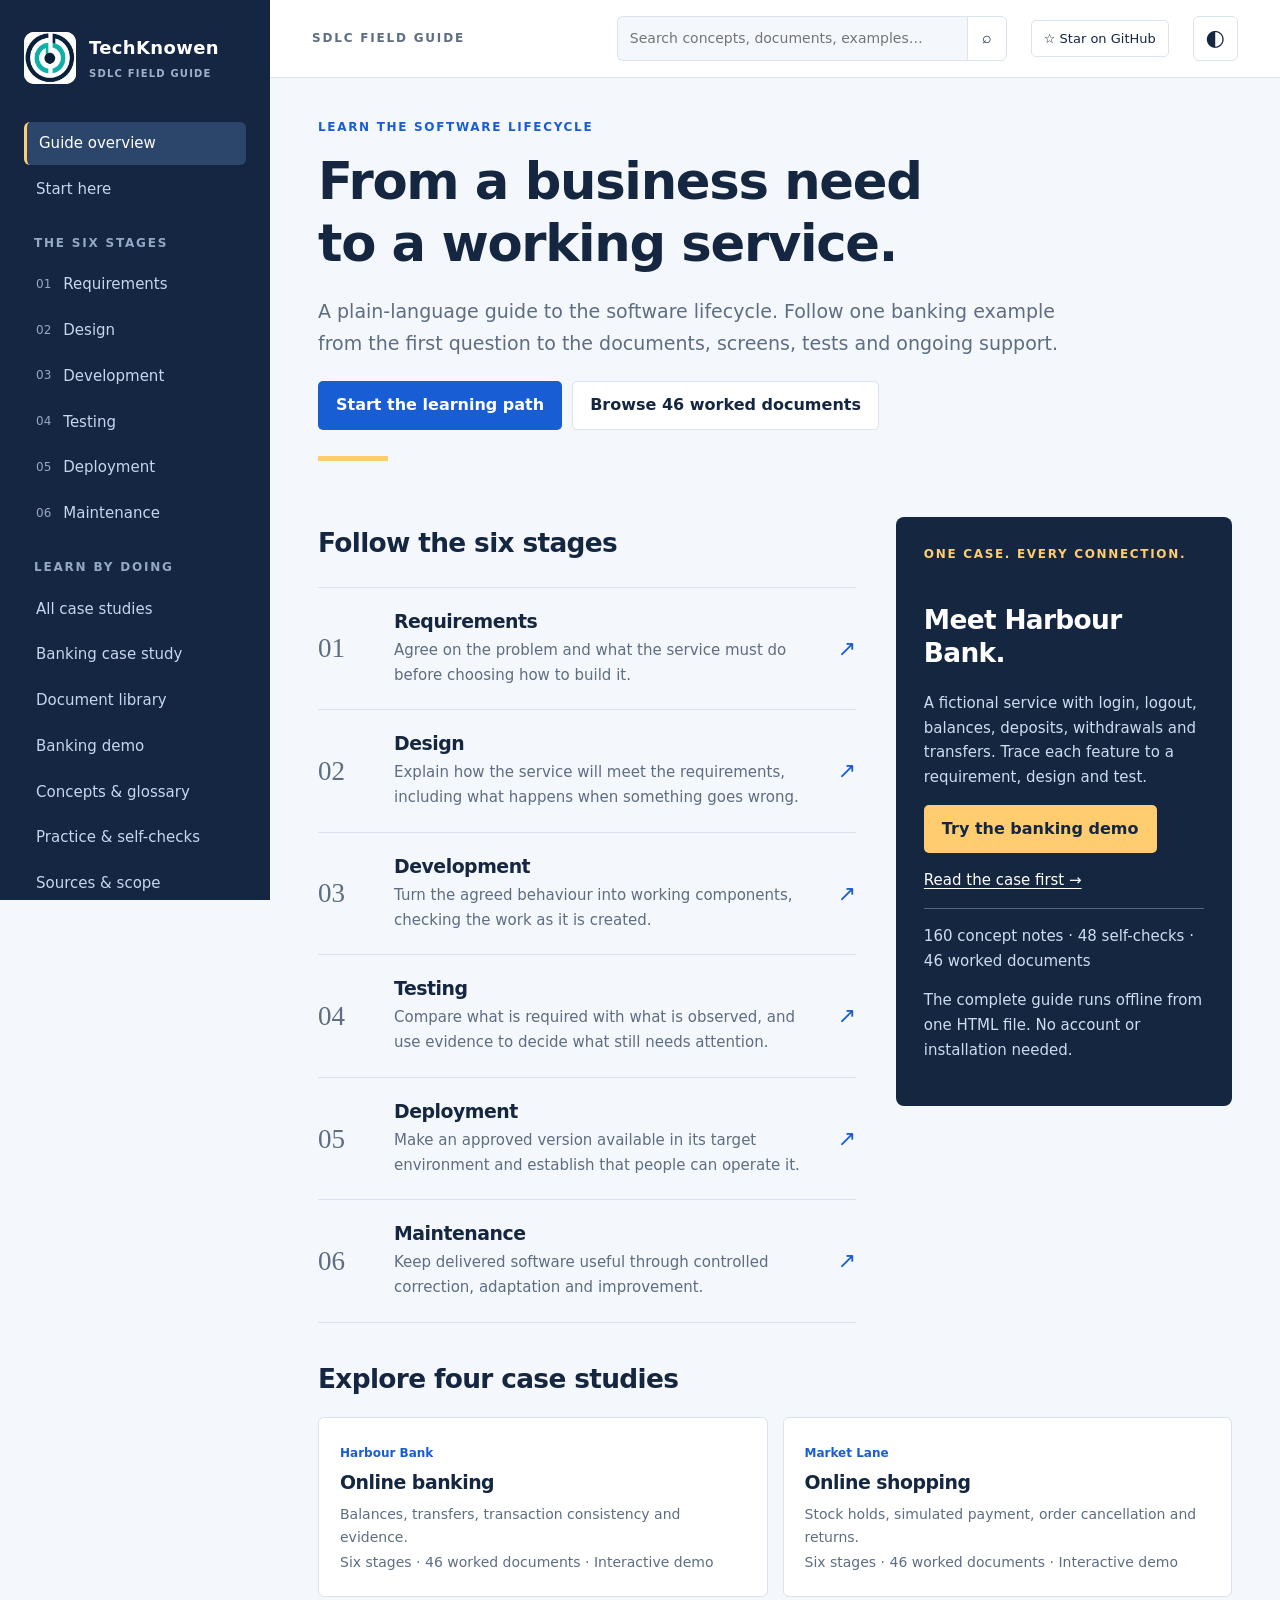
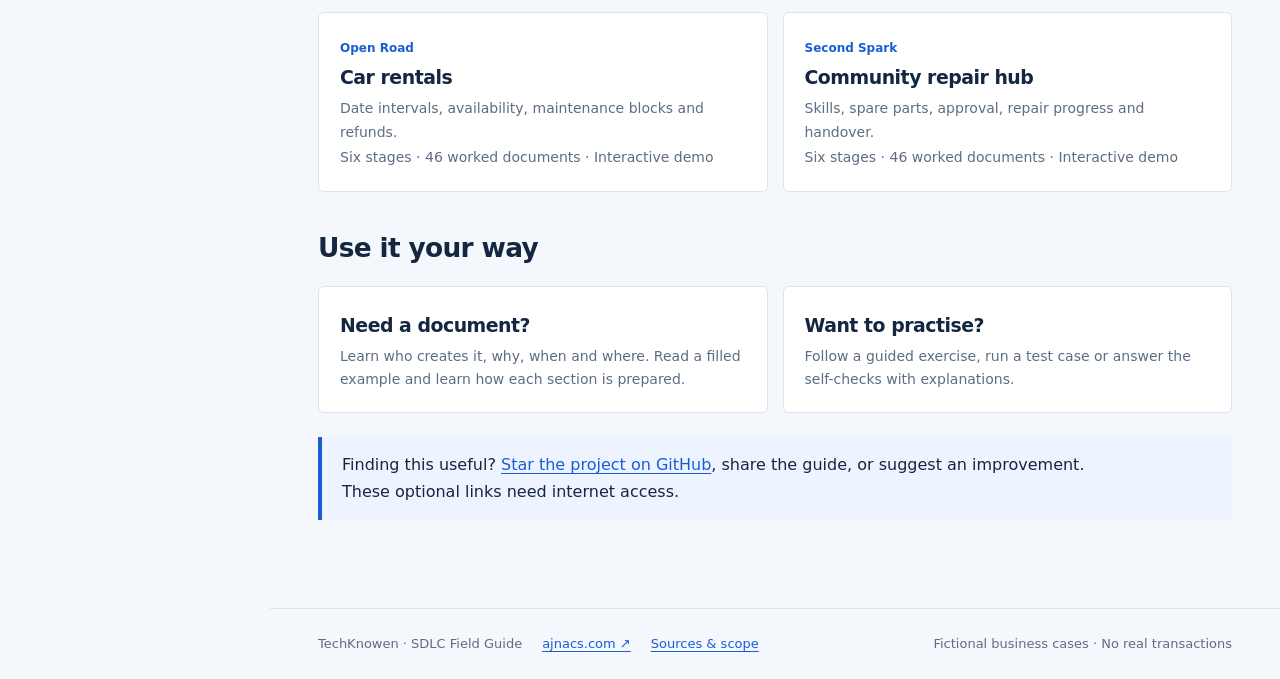
==== commit c48880f4: "Use the supplied final TechKnowen logo" ====
--- a/index.html
+++ b/index.html
@@ -6,9 +6,9 @@
 
 .brand-link{display:inline-block;color:#bdd9ff;margin-top:12px;font-size:13px}
 
-.brand-mark{display:block;width:52px;height:52px;overflow:hidden;border-radius:10px;background:#fff;flex:0 0 52px;position:relative}.brand-mark img{position:absolute;width:230px;max-width:none;height:110.5px;left:-22px;top:-25px}.brand .brand-name{font-size:18px;letter-spacing:.02em}.brand .brand-name small{font-size:10px;letter-spacing:.12em}
-
-</style><meta property="og:title" content="SDLC Field Guide · TechKnowen"><meta property="og:description" content="Plain-language software lifecycle concepts, four worked case studies and a fictional banking demo."><meta property="og:type" content="website"><meta property="og:url" content="https://chandra-79.github.io/tech-knowen-sdlc-field-guide/"><meta name="twitter:card" content="summary"><link rel="canonical" href="https://chandra-79.github.io/tech-knowen-sdlc-field-guide/"></head><body><a class="skip" href="#main">Skip to content</a><aside id="sidebar"><a class="brand" href="#/" aria-label="TechKnowen · SDLC Field Guide"><span class="brand-mark"><img src="[data-uri]" alt="" width="874" height="420"></span><span class="brand-name">TechKnowen<small>SDLC FIELD GUIDE</small></span></a><nav id="navigation" aria-label="Guide"></nav><div class="sidebar-footer">A practical reference.<br>Understand. Apply. Refer back.<br><a class="brand-link" href="https://ajnacs.com/" target="_blank" rel="noopener noreferrer">Ajna Consulting Services ↗</a></div></aside><div class="shell"><header><button id="menu" aria-label="Toggle navigation" aria-expanded="false">☰</button><span class="top-label">SDLC FIELD GUIDE</span><form id="search-form" role="search"><label class="sr-only" for="search">Search the guide</label><input id="search" type="search" placeholder="Search concepts, documents, examples…"><button aria-label="Search">⌕</button></form><a class="github-header" href="https://github.com/chandra-79/tech-knowen-sdlc-field-guide" target="_blank" rel="noopener noreferrer">☆ Star on GitHub</a><button id="theme" aria-label="Switch colour mode">◐</button></header><main id="main" tabindex="-1"></main><footer>TechKnowen · SDLC Field Guide <a href="https://ajnacs.com/" target="_blank" rel="noopener noreferrer">ajnacs.com ↗</a> <a href="#/sources">Sources & scope</a><span>Fictional business cases · No real transactions</span></footer></div><script>
+.brand-mark{display:block;width:52px;height:52px;overflow:hidden;border-radius:10px;background:#fff;flex:0 0 52px;position:relative}.brand-mark img{position:absolute;width:210.31px;max-width:none;height:118.3px;left:-27.88px;top:-30.62px}.brand .brand-name{font-size:18px;letter-spacing:.02em}.brand .brand-name small{font-size:10px;letter-spacing:.12em}
+
+</style><meta property="og:title" content="SDLC Field Guide · TechKnowen"><meta property="og:description" content="Plain-language software lifecycle concepts, four worked case studies and a fictional banking demo."><meta property="og:type" content="website"><meta property="og:url" content="https://chandra-79.github.io/tech-knowen-sdlc-field-guide/"><meta name="twitter:card" content="summary"><link rel="canonical" href="https://chandra-79.github.io/tech-knowen-sdlc-field-guide/"></head><body><a class="skip" href="#main">Skip to content</a><aside id="sidebar"><a class="brand" href="#/" aria-label="TechKnowen · SDLC Field Guide"><span class="brand-mark"><img src="[data-uri]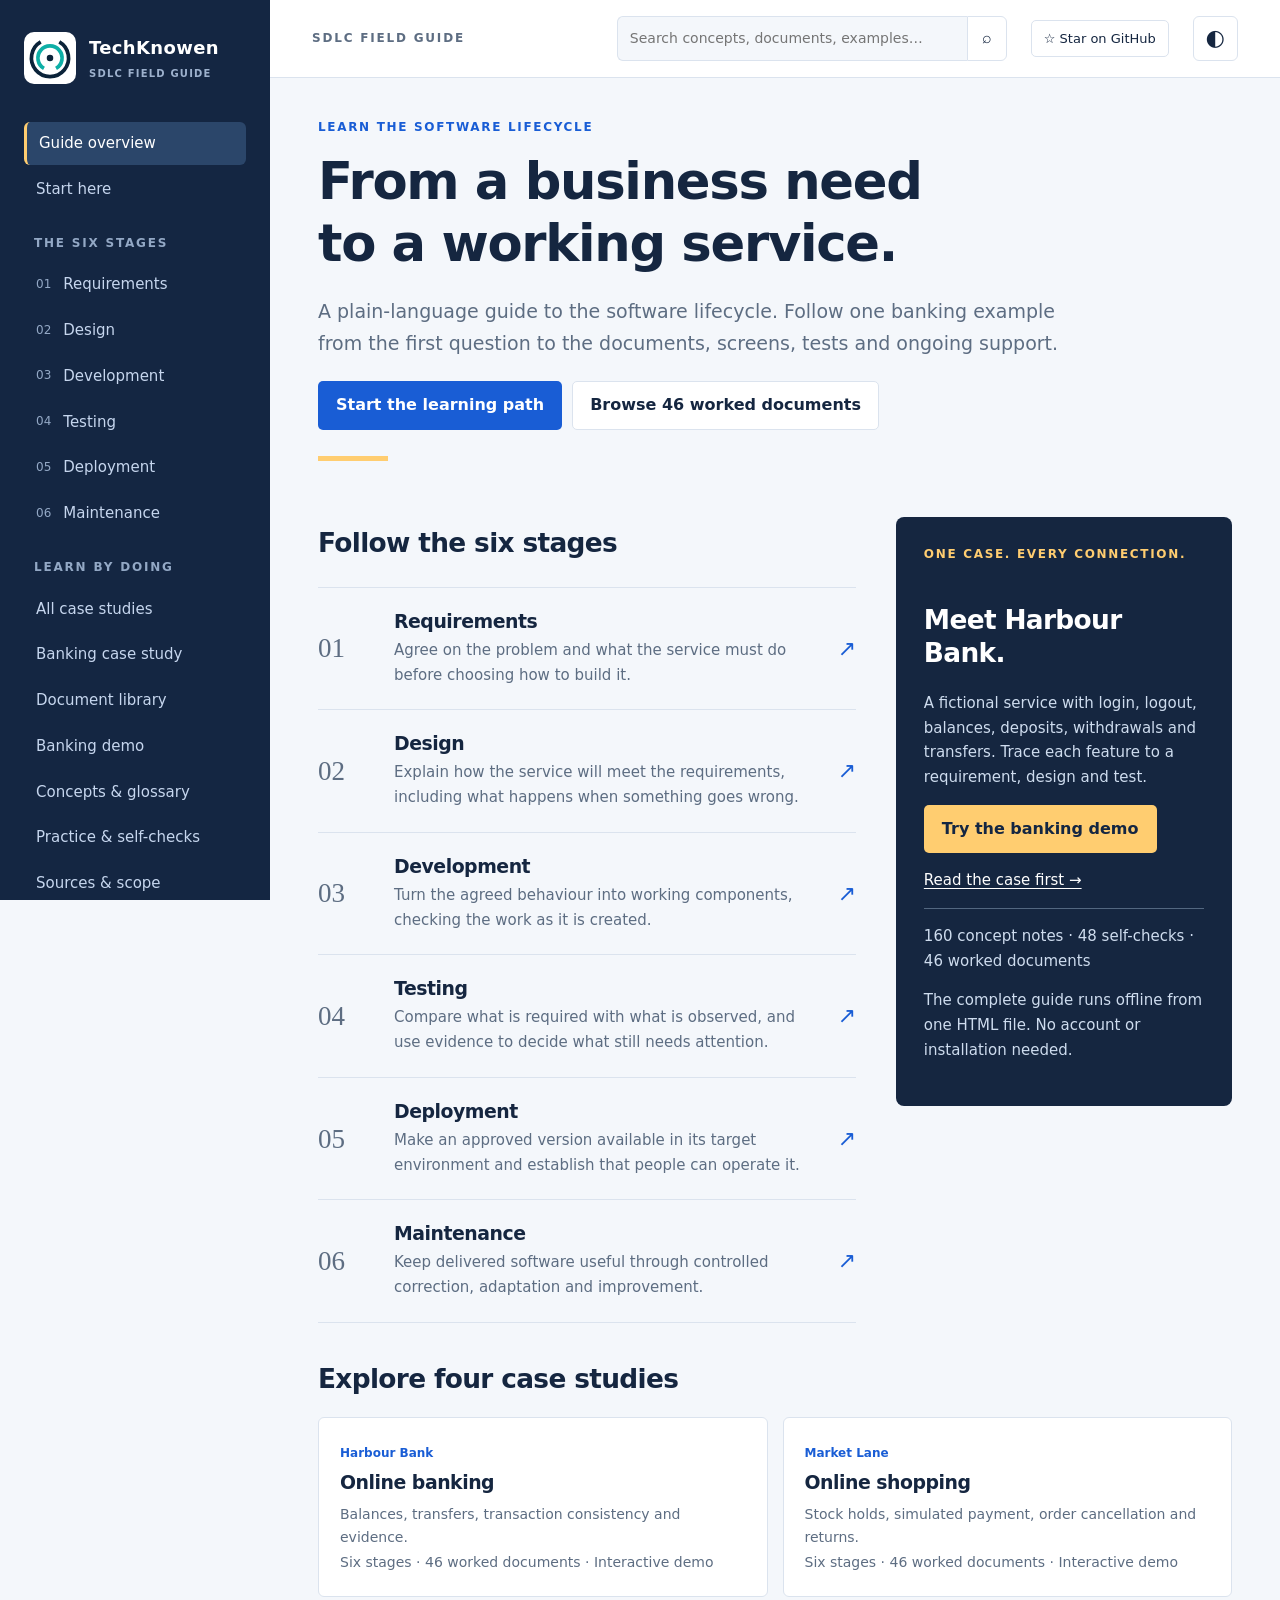
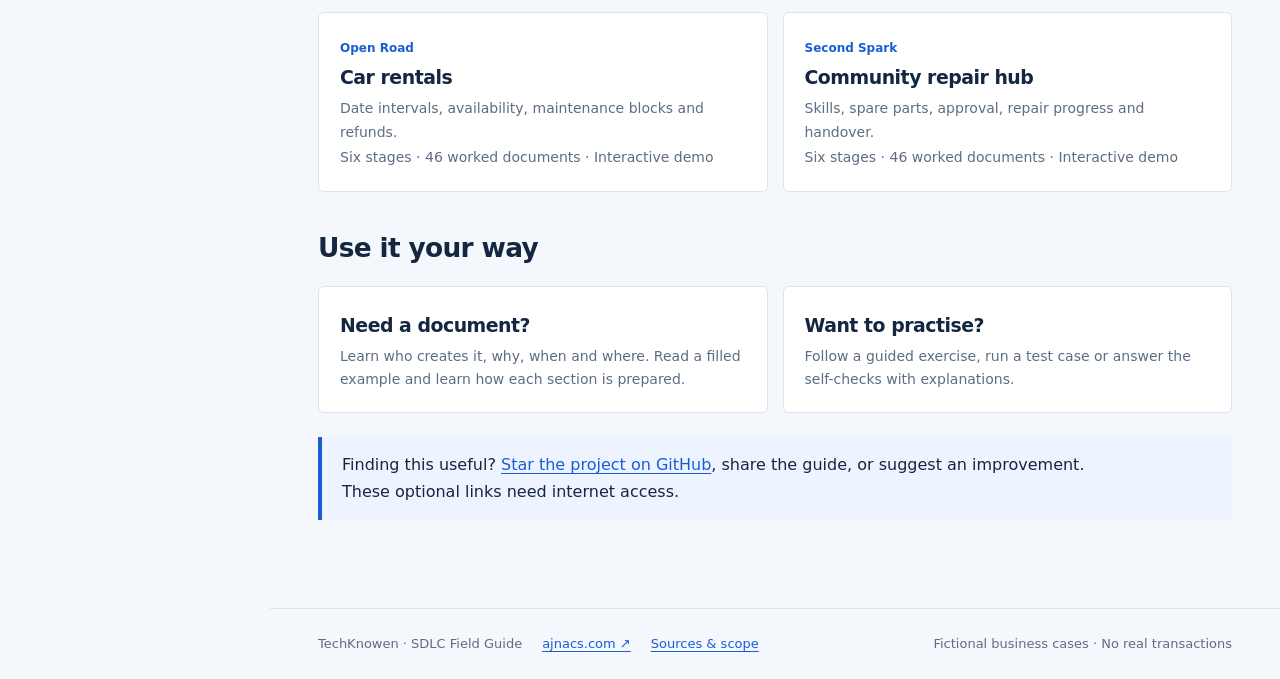
==== commit 41da7166: "Add original SVG maze mark and TechKnowen wordmark" ====
--- a/index.html
+++ b/index.html
@@ -1,4 +1,4 @@
-<!doctype html><html lang="en"><head><meta charset="utf-8"><meta name="viewport" content="width=device-width,initial-scale=1"><meta name="theme-color" content="#142642"><title>SDLC Field Guide · TechKnowen</title><meta name="description" content="A standalone guide to the software lifecycle, with worked documents and interactive banking, shopping, rental and repair examples."><link rel="icon" type="image/svg+xml" href="data:image/svg+xml,%3Csvg xmlns='http://www.w3.org/2000/svg' viewBox='0 0 32 32'%3E%3Crect width='32' height='32' rx='7' fill='%23142642'/%3E%3Cpath d='M7 8h8v18H7zm10 0h8v18h-8' fill='%23ffca63'/%3E%3C/svg%3E"><style>
+<!doctype html><html lang="en"><head><meta charset="utf-8"><meta name="viewport" content="width=device-width,initial-scale=1"><meta name="theme-color" content="#142642"><title>SDLC Field Guide · TechKnowen</title><meta name="description" content="A standalone guide to the software lifecycle, with worked documents and interactive banking, shopping, rental and repair examples."><link rel="icon" type="image/svg+xml" href="data:image/svg+xml,%3Csvg%20xmlns%3D%22http%3A%2F%2Fwww.w3.org%2F2000%2Fsvg%22%20viewBox%3D%220%200%20112%20112%22%20fill%3D%22none%22%20role%3D%22img%22%20aria-labelledby%3D%22title%20desc%22%3E%0A%20%20%3Ctitle%20id%3D%22title%22%3ETechKnowen%20%E2%80%94%20path%20to%20understanding%3C%2Ftitle%3E%0A%20%20%3Cdesc%20id%3D%22desc%22%3ETwo%20open%20concentric%20rings%20form%20a%20simple%20maze.%20Enter%20at%20the%20top%2C%20follow%20the%20space%20between%20the%20rings%20to%20the%20opening%20at%20the%20bottom%2C%20and%20reach%20the%20central%20dot.%3C%2Fdesc%3E%0A%20%20%3Cpath%20d%3D%22M36%2021.359%20A40%2040%200%201%200%2076%2021.359%22%20stroke%3D%22%230B2339%22%20stroke-width%3D%228%22%20stroke-linecap%3D%22butt%22%2F%3E%0A%20%20%3Cpath%20d%3D%22M69%2078.517%20A26%2026%200%201%200%2043%2078.517%22%20stroke%3D%22%230EAFA6%22%20stroke-width%3D%228%22%20stroke-linecap%3D%22butt%22%2F%3E%0A%20%20%3Ccircle%20cx%3D%2256%22%20cy%3D%2256%22%20r%3D%227%22%20fill%3D%22%230B2339%22%2F%3E%0A%3C%2Fsvg%3E%0A"><style>
 :root{color-scheme:light;--ink:#152640;--muted:#5d6d82;--paper:#fff;--bg:#f4f7fb;--line:#dbe3ee;--accent:#195dd5;--soft:#edf4ff;--gold:#ffcd70}*{box-sizing:border-box}body{margin:0;font:16px/1.65 system-ui,-apple-system,BlinkMacSystemFont,"Segoe UI",sans-serif;color:var(--ink);background:var(--bg)}a{color:var(--accent);text-underline-offset:3px}button,input,select,textarea{font:inherit}button{cursor:pointer}button,a,input,select,summary{outline-offset:4px}button{border:1px solid var(--line);border-radius:6px;background:var(--paper);color:var(--ink);padding:8px 14px}button:hover{border-color:var(--accent)}input,select,textarea{border:1px solid var(--line);border-radius:6px;background:var(--paper);color:var(--ink);padding:10px 12px;max-width:100%}label{display:block;font-weight:600;margin:12px 0 5px}h1,h2,h3{line-height:1.22;letter-spacing:-.025em}h1{font-size:clamp(2rem,4vw,3.4rem);margin:12px 0 20px;max-width:850px}h2{font-size:1.65rem;margin-top:40px}h3{font-size:1.18rem}p{max-width:76ch}#sidebar{background:#142642;color:#d8e4f7;position:fixed;inset:0 auto 0 0;width:270px;overflow-y:auto;padding:32px 24px;z-index:20}.brand{display:flex;gap:13px;color:var(--gold);font-size:28px;font-weight:800;text-decoration:none;align-items:center;margin-bottom:38px}.brand span{font-size:13px;letter-spacing:.14em;color:white}.brand small{font-size:11px;display:block;color:#9db1cd;letter-spacing:.15em;margin-top:3px}nav .nav-title{font-size:12px;font-weight:700;letter-spacing:.15em;color:#93a8c5;margin:23px 10px 10px}nav a{display:flex;gap:12px;text-decoration:none;color:#c6d6ee;padding:9px 12px;border-radius:6px;font-size:15px;margin:3px 0}nav a:hover{background:#203957;color:white}nav a.active{background:#2b466a;color:#fff;border-left:3px solid var(--gold)}.nav-no{font-size:12px;color:#93a8c5;align-self:center}.sidebar-footer{margin:36px 10px 0;font-size:12px;color:#9db1cd;border-top:1px solid #314562;padding-top:20px}.shell{margin-left:270px}header{height:78px;display:flex;align-items:center;gap:24px;border-bottom:1px solid var(--line);padding:0 42px;background:var(--paper);position:sticky;top:0;z-index:10}.top-label{font-size:12px;font-weight:700;letter-spacing:.15em;color:var(--muted)}#search-form{display:flex;margin-left:auto;width:min(390px,55%)}#search-form input{width:100%;border-right:0;border-radius:6px 0 0 6px;background:var(--bg);font-size:14px}#search-form button{border-radius:0 6px 6px 0}#theme{font-size:22px;padding:3px 12px}#menu{display:none}main{max-width:1380px;margin:auto;padding:40px 48px 64px;min-height:78vh}.eyebrow{font-size:12px;letter-spacing:.14em;font-weight:750;text-transform:uppercase;color:var(--accent)}.lede{font-size:19px;color:var(--muted);line-height:1.7;max-width:770px}.badge{display:inline-block;background:var(--soft);color:var(--accent);font-size:12px;font-weight:650;padding:4px 9px;border-radius:4px}.hero-line{height:5px;width:70px;background:var(--gold);margin:26px 0}.stage-list{border-top:1px solid var(--line);margin-top:28px}.stage-row{display:grid;grid-template-columns:52px 1fr auto;gap:24px;padding:22px 0;border-bottom:1px solid var(--line);align-items:center;text-decoration:none;color:var(--ink)}.stage-row:hover h3{color:var(--accent)}.stage-row .big-no{font:500 27px/1.2 Georgia,serif;color:var(--muted)}.stage-row h3{margin:0 0 5px}.stage-row p{margin:0;color:var(--muted);font-size:15px}.stage-row .arrow{font-size:22px;color:var(--accent)}.home-grid{display:grid;grid-template-columns:1.6fr 1fr;gap:40px}.case-panel{background:var(--ink);color:white;padding:28px;border-radius:8px;align-self:start;margin-top:30px}.case-panel p{color:#cedcee;font-size:15px}.case-panel .eyebrow{color:var(--gold)}.case-panel a{color:white}.btn{display:inline-block;text-decoration:none;border-radius:5px;background:var(--accent);color:white;padding:10px 17px;font-weight:650;border:1px solid transparent}.btn.secondary{background:var(--paper);color:var(--ink);border-color:var(--line)}.case-panel .btn{background:var(--gold);color:#142642}.actions{display:flex;gap:10px;flex-wrap:wrap;margin:22px 0}footer{padding:24px 48px;border-top:1px solid var(--line);font-size:13px;color:var(--muted);display:flex;gap:20px;flex-wrap:wrap}footer span{margin-left:auto}.sr-only{position:absolute;width:1px;height:1px;overflow:hidden;clip:rect(0,0,0,0)}.skip{position:fixed;top:-100px;left:10px;z-index:100;background:white;padding:12px}.skip:focus{top:8px}.callout{border-left:4px solid var(--accent);padding:15px 20px;background:var(--soft);margin:24px 0}.callout p{margin:0}.breadcrumb{font-size:14px;color:var(--muted);margin-bottom:24px}.article-grid{display:grid;grid-template-columns:minmax(0,1fr) 225px;gap:42px}.toc{font-size:14px;position:sticky;top:105px;align-self:start;border-left:1px solid var(--line);padding-left:20px}.toc a{display:block;margin:9px 0;color:var(--muted);text-decoration:none}.toc a:hover{color:var(--accent)}.table-wrap{overflow:auto;margin:20px 0;border:1px solid var(--line);border-radius:7px}table{border-collapse:collapse;width:100%;font-size:14px;background:var(--paper)}th,td{text-align:left;padding:13px 15px;border-bottom:1px solid var(--line);vertical-align:top}th{background:var(--soft);font-size:12px;text-transform:uppercase;letter-spacing:.04em}tr:last-child td{border-bottom:0}pre{white-space:pre-wrap;overflow-wrap:anywhere;background:#17263d;color:#e0eaff;padding:23px;border-radius:7px;font:14px/1.7 ui-monospace,monospace}.doc-meta{display:grid;grid-template-columns:repeat(2,minmax(0,1fr));gap:1px;background:var(--line);border:1px solid var(--line);border-radius:7px;overflow:hidden;margin:28px 0}.doc-meta div{background:var(--paper);padding:14px 18px}.doc-meta dt{font-size:12px;text-transform:uppercase;color:var(--muted);letter-spacing:.06em;font-weight:700}.doc-meta dd{margin:5px 0 0;font-size:15px}.catalog{display:grid;grid-template-columns:repeat(2,minmax(0,1fr));gap:15px}.catalog a{border:1px solid var(--line);padding:21px;background:var(--paper);border-radius:6px;text-decoration:none;color:var(--ink)}.catalog a:hover{border-color:var(--accent)}.catalog h3{margin:6px 0}.catalog p{font-size:14px;color:var(--muted);margin:8px 0 0}.tag{font-size:12px;font-weight:600;color:var(--accent)}details{border:1px solid var(--line);border-radius:6px;margin:14px 0;background:var(--paper)}summary{cursor:pointer;padding:14px 18px;font-weight:650}details>div{padding:0 18px 18px}.diagram{display:flex;flex-wrap:wrap;gap:12px;align-items:center;padding:22px;background:var(--paper);border:1px solid var(--line);border-radius:7px}.diagram .node{padding:14px;border:1px solid #9ab2d7;border-radius:5px;flex:1;min-width:135px;text-align:center}.diagram small{display:block;color:var(--muted)}.stage-nav{display:flex;justify-content:space-between;margin-top:38px;border-top:1px solid var(--line);padding-top:22px}.bank{background:var(--paper);border:1px solid var(--line);border-radius:10px;overflow:hidden}.bank-top{padding:18px 24px;background:#122e35;color:white;display:flex;gap:20px;justify-content:space-between;align-items:center}.bank-brand{font-family:Georgia,serif;font-size:25px}.bank-tabs{display:flex;gap:6px;padding:12px 20px;border-bottom:1px solid var(--line);flex-wrap:wrap}.bank-tabs button[aria-current=true]{background:var(--ink);color:white}.bank-body{padding:26px}.bank-grid{display:grid;grid-template-columns:1fr 1fr;gap:25px}.balance{font-size:2.6rem;letter-spacing:-.04em;font-weight:700;margin:7px 0}.bank label{font-size:14px}.bank input,.bank select{width:100%}.bank form{max-width:480px}.hint{font-size:14px;color:var(--muted)}.demo-note{padding:10px 16px;background:#fff2cc;color:#694d0a;font-size:13px}.error{color:#ac2433;background:#ffedf0;padding:12px 15px;border-radius:5px}.success{color:#155c43;background:#e5f5ee;padding:12px 15px;border-radius:5px}.receipt{background:var(--soft);padding:23px;border-radius:7px}.radio{display:flex;gap:8px;align-items:center}.quiz-choice{display:flex;align-items:start;gap:10px;padding:10px 12px;border:1px solid var(--line);border-radius:5px;margin:8px 0;font-weight:400}.quiz-choice input{margin-top:6px}.content-section{scroll-margin-top:95px}.source-list li{margin-bottom:14px}.empty{padding:25px;border:1px dashed var(--line);color:var(--muted)}body.dark{color-scheme:dark;--ink:#e4edfb;--muted:#a4b4ce;--paper:#19253a;--bg:#101b2d;--line:#33435b;--accent:#83b4ff;--soft:#233651}.dark .case-panel{background:#284367}.dark .btn{color:#142642}.dark .btn.secondary{color:var(--ink)}.dark .bank-tabs button[aria-current=true]{color:#142642}.dark .bank-top{background:#153e49}.dark .success{background:#183e34;color:#b3ead8}.dark .error{background:#512633;color:#ffbecb}@media(max-width:1100px){#sidebar{width:235px}.shell{margin-left:235px}main{padding:30px}.home-grid{grid-template-columns:1fr}.case-panel{margin-top:0}.article-grid{grid-template-columns:1fr}.toc{display:none}header{padding:0 30px}.top-label{display:none}}@media(max-width:760px){#sidebar{visibility:hidden;transform:translateX(-100%);transition:transform .18s;width:270px}.nav-open #sidebar{visibility:visible;transform:translateX(0)}.shell{margin-left:0}header{height:65px;padding:0 16px;gap:12px}#menu{display:block}#search-form{width:auto;flex:1}main{padding:27px 20px 45px}.doc-meta,.catalog,.bank-grid{grid-template-columns:1fr}.stage-row{gap:12px;grid-template-columns:32px 1fr auto}.stage-row .big-no{font-size:22px}.bank-body{padding:18px}footer{padding:22px 20px}footer span{margin-left:0}.balance{font-size:2.2rem}}@media print{#sidebar,header,footer,.actions,.toc,.stage-nav,.no-print{display:none!important}.shell{margin:0}main{padding:0;max-width:none}body{background:white;color:#111}.article-grid{display:block}details>div{display:block}a{color:#111}pre{background:#f5f5f5;color:#111}table,.doc-meta{break-inside:auto}h2,h3{break-after:avoid}}
 .quiz{padding:26px 0;border-bottom:1px solid var(--line);max-width:880px}.quiz h3{line-height:1.45}.quiz-feedback{margin-top:14px}.search-result{display:block;text-decoration:none;color:var(--ink);border-bottom:1px solid var(--line);padding:18px 0}.search-result p{color:var(--muted);font-size:15px}.search-result:hover h3{color:var(--accent)}.github-header{white-space:nowrap;font-size:13px;text-decoration:none;color:var(--ink);border:1px solid var(--line);border-radius:5px;padding:7px 12px}@media(max-width:1100px){.github-header{display:none}}.doc-meta div:last-child:nth-child(odd){grid-column:1/-1}.table-wrap td a{overflow-wrap:anywhere}main{overflow-wrap:anywhere}.quiz-choice:hover{background:var(--soft)}details[open]>summary{border-bottom:1px solid var(--line);margin-bottom:12px}button:focus-visible,a:focus-visible,input:focus-visible,select:focus-visible{outline:3px solid #e5aa38}body.dark .case-panel .btn{color:#142642}
 
@@ -6,9 +6,16 @@
 
 .brand-link{display:inline-block;color:#bdd9ff;margin-top:12px;font-size:13px}
 
-.brand-mark{display:block;width:52px;height:52px;overflow:hidden;border-radius:10px;background:#fff;flex:0 0 52px;position:relative}.brand-mark img{position:absolute;width:210.31px;max-width:none;height:118.3px;left:-27.88px;top:-30.62px}.brand .brand-name{font-size:18px;letter-spacing:.02em}.brand .brand-name small{font-size:10px;letter-spacing:.12em}
-
-</style><meta property="og:title" content="SDLC Field Guide · TechKnowen"><meta property="og:description" content="Plain-language software lifecycle concepts, four worked case studies and a fictional banking demo."><meta property="og:type" content="website"><meta property="og:url" content="https://chandra-79.github.io/tech-knowen-sdlc-field-guide/"><meta name="twitter:card" content="summary"><link rel="canonical" href="https://chandra-79.github.io/tech-knowen-sdlc-field-guide/"></head><body><a class="skip" href="#main">Skip to content</a><aside id="sidebar"><a class="brand" href="#/" aria-label="TechKnowen · SDLC Field Guide"><span class="brand-mark"><img src="[data-uri]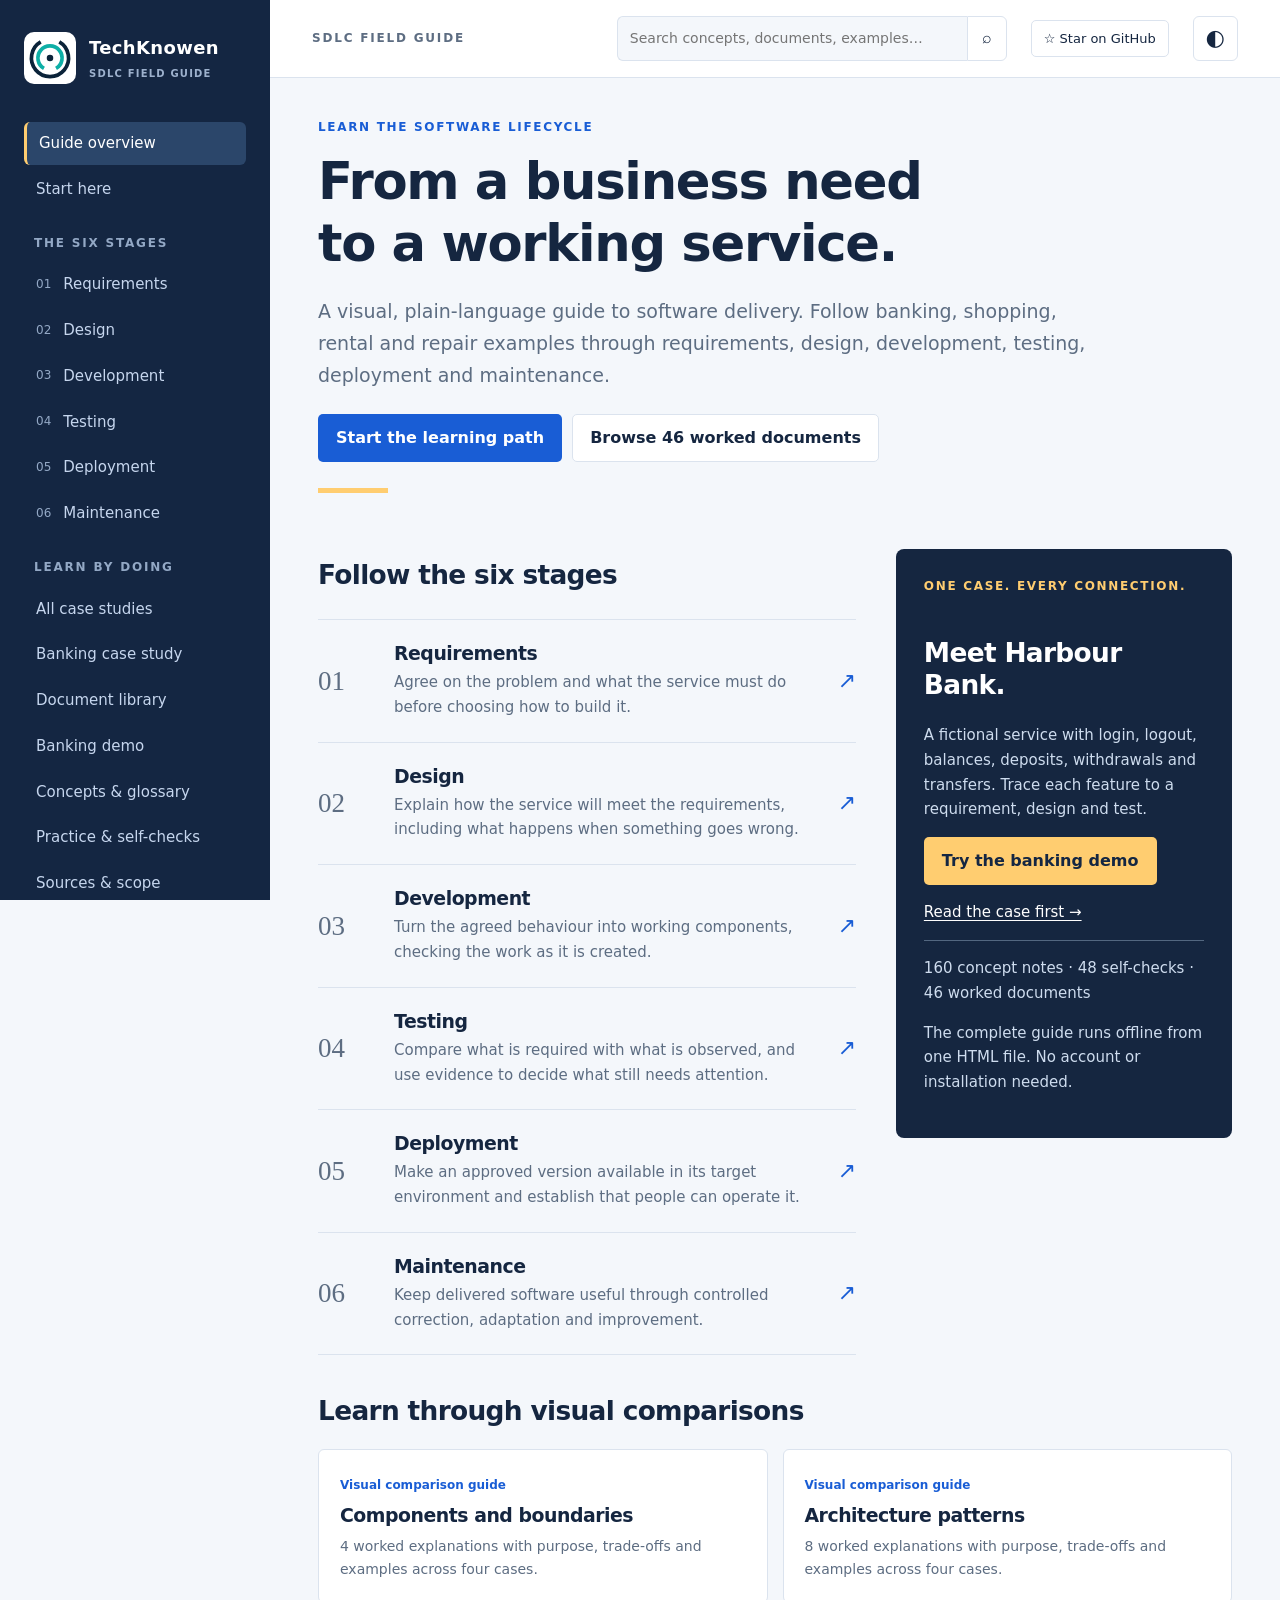
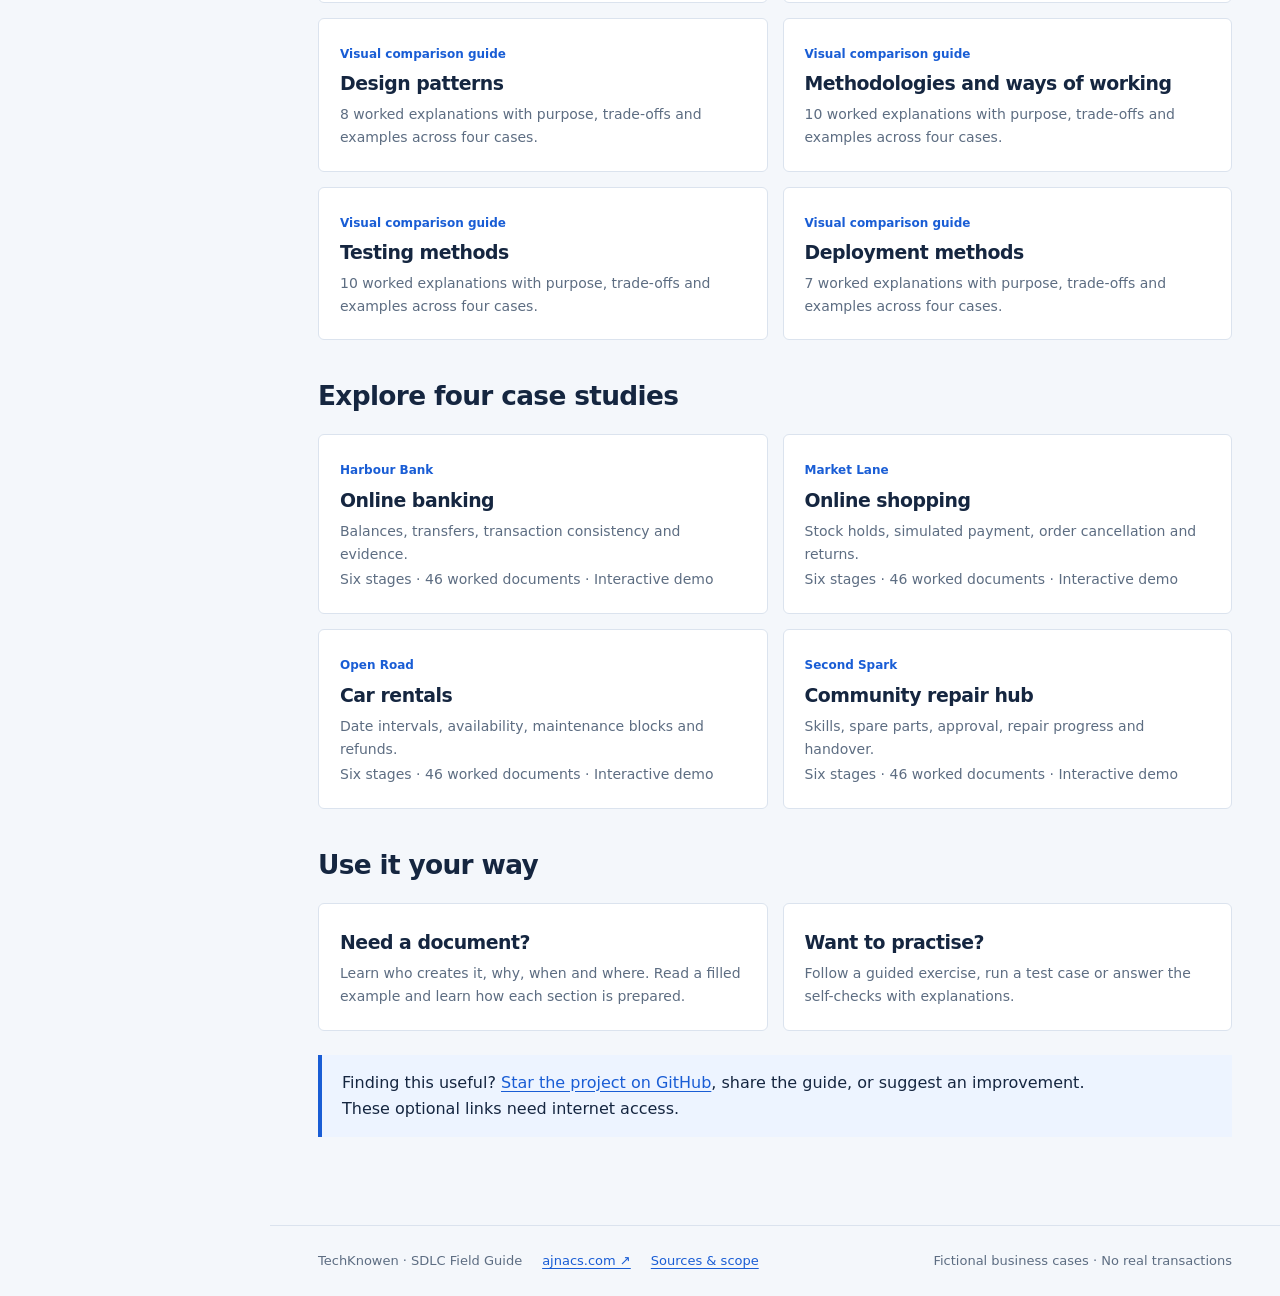
==== commit 69a07169: "Add case-specific visual explanations and detailed teaching comparisons" ====
--- a/index.html
+++ b/index.html
@@ -7,6 +7,15 @@
 .brand-link{display:inline-block;color:#bdd9ff;margin-top:12px;font-size:13px}
 
 .brand-mark{display:block;width:52px;height:52px;overflow:hidden;border-radius:10px;background:#fff;flex:0 0 52px;position:relative}.brand-mark svg{display:block;width:100%;height:100%}.brand .brand-name{font-size:18px;letter-spacing:.02em}.brand .brand-name small{font-size:10px;letter-spacing:.12em}
+
+</style><style>
+.visual-figure{margin:30px 0;background:var(--paper);border:1px solid var(--line);border-radius:12px;overflow:hidden;--v-teal:#08766e;--v-purple:#6950ab;--v-text:#17324c;--v-fill:#edf6fa;--v-border:#91b5ca;--v-bg:#f8fbfd;--v-muted:#536b80;--v-line:#52728b;--v-grid:#d9e4ed}
+.figure-heading{padding:20px 24px 12px;border-bottom:1px solid var(--line)}.figure-heading h3{margin:6px 0 8px;line-height:1.45}.figure-type{color:var(--v-teal);font-size:12px;letter-spacing:.09em;text-transform:uppercase;font-weight:750}.visual-scroll{overflow:auto;overscroll-behavior-x:contain;background:var(--v-bg);padding:10px 0;outline-offset:-4px}.visual-scroll svg{display:block;width:100%;min-width:840px;height:auto;max-height:none}.visual-scroll:focus-visible{outline:3px solid var(--accent)}.visual-figure figcaption{padding:16px 24px;color:var(--muted);font-size:15px;line-height:1.65;border-top:1px solid var(--line)}.diagram-transcript{margin:0 20px 20px;background:var(--paper)}.diagram-transcript summary{font-size:14px}.diagram-transcript li{font-size:15px;margin:8px 0}
+.v-box rect{fill:var(--v-fill);stroke:var(--v-border);stroke-width:1.5}.v-box.v-highlight rect{fill:var(--v-teal);stroke:var(--v-teal)}.v-title{font:650 16px system-ui,sans-serif;fill:var(--v-text)}.v-detail{font:14px system-ui,sans-serif;fill:var(--v-text)}.v-highlight .v-title,.v-highlight .v-detail{fill:#fff}.v-connection path{fill:none;stroke:var(--v-line);stroke-width:2}.v-arrowhead{fill:var(--v-line)}.v-edge{font:14px system-ui,sans-serif;fill:var(--v-text);paint-order:stroke;stroke:var(--v-bg);stroke-width:5px;stroke-linejoin:round}.v-boundary{fill:none;stroke:var(--v-line);stroke-width:1.5;stroke-dasharray:7 6}.v-zone{font:650 13px system-ui,sans-serif;fill:var(--v-muted);letter-spacing:.05em}.v-lifeline{stroke:var(--v-line);stroke-width:1.5;stroke-dasharray:5 5}.v-grid{stroke:var(--v-grid);stroke-width:1}.v-bar-a{fill:var(--v-teal)}.v-bar-b{fill:var(--v-purple)}.v-bar-error{fill:#b13b47}.v-bar-muted{fill:#526779}.v-empty{fill:none;stroke:var(--v-border);stroke-width:2;stroke-dasharray:4 3}.v-on-bar{font:650 15px system-ui,sans-serif;fill:white}
+.dark .visual-figure{--v-teal:#137f77;--v-purple:#7758bf;--v-text:#e0edf9;--v-fill:#233c51;--v-border:#57748c;--v-bg:#14283a;--v-muted:#b7cfdf;--v-line:#a2c7dd;--v-grid:#30485b}.dark .figure-type{color:#6de3ce}.case-examples{display:grid;grid-template-columns:repeat(2,minmax(0,1fr));gap:18px}.case-example{border:1px solid var(--line);border-top:4px solid #148579;padding:22px;background:var(--paper);border-radius:8px}.case-shopping{border-top-color:#92650e}.case-rentals{border-top-color:#7850b7}.case-repair{border-top-color:#b34d6d}.case-example h3{margin:6px 0 12px}.case-example p{font-size:16px}.visual-reading-nav{display:flex;flex-wrap:wrap;gap:8px;margin:20px 0}.visual-reading-nav a{font-size:14px;padding:7px 11px;background:var(--paper);border:1px solid var(--line);border-radius:6px;text-decoration:none}.visual-reading-nav a[aria-current=page]{background:var(--accent);color:var(--paper)}.deep-topic{scroll-margin-top:100px;border-top:2px solid var(--line);padding-top:18px;margin-top:40px}.deep-topic .tag{font-size:13px}.deep-topic .doc-meta{margin:20px 0}.deep-topic ul li{margin:8px 0}.diagram-mobile-hint{display:none}.reading-jump{padding:16px 20px;background:var(--paper);border:1px solid var(--line);border-radius:8px}.reading-jump a{margin-right:18px;display:inline-block;font-size:14px}.case-visual-gallery details>div{padding:0 14px 14px}.case-visual-gallery .visual-figure{margin-top:10px}
+@media(max-width:1000px){.diagram-mobile-hint{display:block;font-size:13px;padding:0 24px 12px;margin:0;color:var(--muted)}}@media(max-width:760px){.case-examples{grid-template-columns:1fr}.figure-heading{padding:15px 18px 10px}.visual-figure figcaption{padding:14px 18px}.visual-figure{margin:24px 0}.doc-meta dd{overflow-wrap:anywhere}}
+
+.visual-reading-nav a{color:var(--ink);margin:0;display:inline-block}.visual-reading-nav a:hover{background:var(--soft);color:var(--ink)}.visual-reading-nav a[aria-current=page]{color:#fff;background:#195dd5}
 
 </style><meta property="og:title" content="SDLC Field Guide · TechKnowen"><meta property="og:description" content="Plain-language software lifecycle concepts, four worked case studies and a fictional banking demo."><meta property="og:type" content="website"><meta property="og:url" content="https://chandra-79.github.io/tech-knowen-sdlc-field-guide/"><meta name="twitter:card" content="summary"><link rel="canonical" href="https://chandra-79.github.io/tech-knowen-sdlc-field-guide/"></head><body><a class="skip" href="#main">Skip to content</a><aside id="sidebar"><a class="brand" href="#/" aria-label="TechKnowen · SDLC Field Guide"><span class="brand-mark"><svg xmlns="http://www.w3.org/2000/svg" viewBox="0 0 112 112" fill="none" aria-hidden="true" focusable="false">
   
@@ -846,7 +855,7 @@
 const caseDocHref=(id,doc)=>id==='banking'?'#/doc/'+doc:'#/case/'+id+'/doc/'+doc;
 function caseCards(){return `<div class="catalog">${Object.entries(CASE_LABELS).map(([id,c])=>`<a href="${caseHref(id)}"><span class="tag">${esc(c.brand)}</span><h3>${esc(c.title)}</h3><p>${esc(c.summary)}</p><span class="hint">Six stages · 46 worked documents · Interactive demo</span></a>`).join('')}</div>`;}
 function caseIndex(){return `${crumb('Case studies')}<div class="eyebrow">Same lifecycle · Different business rules</div><h1>Four ways to put the ideas to work.</h1><p class="lede">Choose a familiar setting, follow its decisions through all six stages, then compare another case. The process stays recognisable while the rules and risks change.</p>${caseCards()}<h2>Compare the central design problem</h2>${table(['Case','Scarce or protected resource','Rule to preserve'],[['Banking','Money in two accounts','A transfer preserves the combined balance; no partial debit or credit.'],['Shopping','Units of stock','A review holds stock; confirmation consumes it; one return restores it once.'],['Rentals','A vehicle over a date interval','Two confirmed bookings cannot overlap for the same car.'],['Repair hub','A skilled technician slot and spare part','Work requires approval and compatible resources; a part is consumed once.']])}<p>All four are fictional learning examples. Their browser simulations run in one tab and do not establish real security, multi-user consistency, payment processing or business approvals.</p><h2>Use the same reading pattern</h2><ol><li>Understand the purpose, people and rules.</li><li>Try a normal journey and a rejection or cancellation.</li><li>Find the requirement, design decision and related test.</li><li>Explain the release and support evidence needed.</li><li>Change one rule and identify the affected documents.</li></ol>`;}
-function otherCasePage(id){const c=CASES.find(c=>c.id===id);if(!c)return missing();return `${crumb('Case studies')}<div class="eyebrow">Fictional case · ${esc(c.brand)}</div><h1>${esc(c.title)}</h1><p class="lede">${esc(c.intro)}</p><div class="actions"><a class="btn" href="${caseDemoHref(id)}">Try the ${esc(c.brand)} demo</a><a class="btn secondary" href="#/documents?case=${id}">Browse ${c.documents.length} worked documents</a><a href="#/cases">Compare all cases</a></div><div class="callout"><p>${esc(c.scope)}</p></div><h2>Starting conditions</h2><p>${esc(c.startingState)}</p><h2>People and responsibilities</h2>${table(['Role','Responsibility'],c.roles.map(r=>[r.role,r.responsibility]))}<h2>Rules to carry through the work</h2>${table(['ID','Rule','Meaning'],c.rules.map(r=>[r.id,r.title,r.text]))}<h2>Journeys and failure paths</h2>${c.journeys.map(j=>`<details><summary>${esc(j.title)}</summary><div><ol>${j.steps.map(s=>`<li>${esc(s)}</li>`).join('')}</ol><p><strong>Successful result:</strong> ${esc(j.success)}</p><p><strong>Failure or exception:</strong> ${esc(j.failure)}</p></div></details>`).join('')}<h2>Follow the six stages</h2>${c.stages.map((s,i)=>`<section class="content-section" id="${s.id}"><div class="eyebrow">Stage ${i+1}</div><h3>${esc(STAGES.find(st=>st.id===s.id)?.title||s.id)}</h3><p>${esc(s.focus)}</p><p><strong>Example:</strong> ${esc(s.example)}</p><dl class="doc-meta"><div><dt>Evidence to prepare</dt><dd>${esc(s.evidence)}</dd></div><div><dt>Decision to make</dt><dd>${esc(s.decision)}</dd></div></dl><p><strong>Try it:</strong> ${esc(s.practice)}</p><details><summary>Worked documents for ${esc(s.id)}</summary><div><ul>${c.documents.filter(d=>d.stage===s.id).map(d=>`<li><a href="${caseDocHref(id,d.id)}">${esc(d.title)}</a> — ${esc(d.what)}</li>`).join('')}</ul></div></details></section>`).join('')}<h2>Practice with suggested answers</h2>${c.exercises.map(e=>`<details><summary>${esc(e.title)}</summary><div><p>${esc(e.prompt)}</p><details><summary>Suggested answer</summary><div><p>${esc(e.answer)}</p></div></details></div></details>`).join('')}${c.refs?.length?`<h2>Further reading</h2><ul>${c.refs.map(u=>`<li><a href="${esc(u)}" target="_blank" rel="noopener noreferrer">${esc(u)}</a></li>`).join('')}</ul>`:''}<div class="actions"><a class="btn" href="${caseDemoHref(id)}">Try the demo</a><a class="btn secondary" href="#/documents?case=${id}">All worked documents</a></div>`;}
+function otherCasePage(id){const c=CASES.find(c=>c.id===id);if(!c)return missing();return `${crumb('Case studies')}<div class="eyebrow">Fictional case · ${esc(c.brand)}</div><h1>${esc(c.title)}</h1><p class="lede">${esc(c.intro)}</p><div class="actions"><a class="btn" href="${caseDemoHref(id)}">Try the ${esc(c.brand)} demo</a><a class="btn secondary" href="#/documents?case=${id}">Browse ${c.documents.length} worked documents</a><a href="#/cases">Compare all cases</a></div><div class="callout"><p>${esc(c.scope)}</p></div><h2>Starting conditions</h2><p>${esc(c.startingState)}</p>${caseVisualGallery(id)}<h2>People and responsibilities</h2>${table(['Role','Responsibility'],c.roles.map(r=>[r.role,r.responsibility]))}<h2>Rules to carry through the work</h2>${table(['ID','Rule','Meaning'],c.rules.map(r=>[r.id,r.title,r.text]))}<h2>Journeys and failure paths</h2>${c.journeys.map(j=>`<details><summary>${esc(j.title)}</summary><div><ol>${j.steps.map(s=>`<li>${esc(s)}</li>`).join('')}</ol><p><strong>Successful result:</strong> ${esc(j.success)}</p><p><strong>Failure or exception:</strong> ${esc(j.failure)}</p></div></details>`).join('')}<h2>Follow the six stages</h2>${c.stages.map((s,i)=>`<section class="content-section" id="${s.id}"><div class="eyebrow">Stage ${i+1}</div><h3>${esc(STAGES.find(st=>st.id===s.id)?.title||s.id)}</h3><p>${esc(s.focus)}</p>${stageVisual(s.id,id)}<p><strong>Example:</strong> ${esc(s.example)}</p><dl class="doc-meta"><div><dt>Evidence to prepare</dt><dd>${esc(s.evidence)}</dd></div><div><dt>Decision to make</dt><dd>${esc(s.decision)}</dd></div></dl><p><strong>Try it:</strong> ${esc(s.practice)}</p><details><summary>Worked documents for ${esc(s.id)}</summary><div><ul>${c.documents.filter(d=>d.stage===s.id).map(d=>`<li><a href="${caseDocHref(id,d.id)}">${esc(d.title)}</a> — ${esc(d.what)}</li>`).join('')}</ul></div></details></section>`).join('')}<h2>Practice with suggested answers</h2>${c.exercises.map(e=>`<details><summary>${esc(e.title)}</summary><div><p>${esc(e.prompt)}</p><details><summary>Suggested answer</summary><div><p>${esc(e.answer)}</p></div></details></div></details>`).join('')}${c.refs?.length?`<h2>Further reading</h2><ul>${c.refs.map(u=>`<li><a href="${esc(u)}" target="_blank" rel="noopener noreferrer">${esc(u)}</a></li>`).join('')}</ul>`:''}<div class="actions"><a class="btn" href="${caseDemoHref(id)}">Try the demo</a><a class="btn secondary" href="#/documents?case=${id}">All worked documents</a></div>`;}
 
 </script><script>
 // Fictional in-memory exercises. These do not connect to businesses, payments or shared services.
@@ -911,6 +920,104 @@
 setInterval(()=>{const was=bank.loggedIn;validSession();if(was&&!bank.loggedIn&&location.hash.startsWith('#/demo'))render();},1000);
 
 </script><script>
+/* Original teaching diagrams. All assets render locally without a diagram service. */
+let figureSerial=0;
+const vn=(title,detail)=>({title,detail});
+const svgWords=(value,max=31)=>{const lines=[];let line='';for(const word of String(value).split(/\s+/)){if((line+' '+word).trim().length>max&&line){lines.push(line);line=word;}else line=(line+' '+word).trim();}if(line)lines.push(line);return lines;};
+function svgText(x,y,text,width=31,cls='v-detail'){return `<text x="${x}" y="${y}" class="${cls}">${svgWords(text,width).map((l,i)=>`<tspan x="${x}" dy="${i?19:0}">${esc(l)}</tspan>`).join('')}</text>`;}
+function svgBox(x,y,w,h,title,detail,role=''){const tw=Math.floor((w-32)/8.7),ty=svgWords(title,tw).length;return `<g class="v-box ${role}"><rect x="${x}" y="${y}" width="${w}" height="${h}" rx="10"/>${svgText(x+16,y+28,title,tw,'v-title')}${svgText(x+16,y+36+ty*20,detail,Math.floor((w-32)/7.5))}</g>`;}
+function svgArrow(x1,y1,x2,y2,label='',dashed=false){return `<g class="v-connection"><path d="M${x1} ${y1} L${x2} ${y2}" ${dashed?'stroke-dasharray="6 5"':''} marker-end="url(#arrow-${figureSerial})"/>${label?`<text class="v-edge" x="${(x1+x2)/2}" y="${(y1+y2)/2-9}" text-anchor="middle">${esc(label)}</text>`:''}</g>`;}
+function svgFigure(title,kind,height,art,caption,readout=[]){const id=figureSerial;return `<figure class="visual-figure" data-visual="${esc(kind)}"><div class="figure-heading"><span class="figure-type">${esc(kind)}</span><h3>${esc(title)}</h3></div><div class="visual-scroll" tabindex="0" role="region" aria-label="${esc(title)}. Scroll horizontally on a small screen."><svg xmlns="http://www.w3.org/2000/svg" viewBox="0 0 840 ${height}" role="img" aria-labelledby="figure-title-${id} figure-desc-${id}"><title id="figure-title-${id}">${esc(title)}</title><desc id="figure-desc-${id}">${esc(caption+' '+readout.join(' '))}</desc><defs><marker id="arrow-${id}" markerWidth="9" markerHeight="9" refX="8" refY="4.5" orient="auto"><path d="M0 0 L9 4.5 L0 9Z" class="v-arrowhead"/></marker></defs>${art}</svg></div><p class="diagram-mobile-hint">Swipe or scroll across the diagram to see the full picture. A text version is available below.</p><figcaption>${esc(caption)}</figcaption>${readout.length?`<details class="diagram-transcript"><summary>Read the diagram as text</summary><div><ol>${readout.map(s=>`<li>${esc(s)}</li>`).join('')}</ol></div></details>`:''}</figure>`;}
+function learningFigure(d){figureSerial++;const comparison=d.kind==='comparison',nodes=d.nodes,n=nodes.length,cols=Math.min(3,n),rows=Math.ceil(n/cols),w=246,h=175,gapX=26,gapY=50;const positions=nodes.map((_,i)=>{const r=Math.floor(i/cols);const j=i%cols;const col=!comparison&&r%2?cols-1-j:j;return [25+col*(w+gapX),25+r*(h+gapY)];});let art='';if(!comparison){for(let i=0;i<n-1;i++){const [x,y]=positions[i],[a,b]=positions[i+1];if(y===b)art+=svgArrow(a>x?x+w:x,y+h/2,a>x?a:a+w,b+h/2);else art+=svgArrow(x+w/2,y+h,a+w/2,b);}if(d.kind==='cycle')art+=`<text x="420" y="${rows*(h+gapY)+8}" text-anchor="middle" class="v-edge">Use the result to revisit step 1</text>`;}nodes.forEach((node,i)=>{const [x,y]=positions[i];art+=svgBox(x,y,w,h,(comparison?'':`${i+1}. `)+node.title,node.detail,i===n-1?'v-highlight':'');});return svgFigure(d.title,d.kind==='sequence'?'Ordered actions':d.kind==='cycle'?'Feedback cycle':comparison?'Compare alternatives':'Process map',rows*(h+gapY)+(d.kind==='cycle'?30:0),art,d.caption,nodes.map((n,i)=>`${i+1}. ${n.title}: ${n.detail}`));}
+const CASE_VISUAL={
+ banking:{brand:'Harbour Bank',person:'Account holder',object:'transfer',action:'Move SGD 200 from current to savings',need:'Move owned money confidently and understand the result.',resource:'two account balances',rule:'Both balances change together; total SGD 3,500 stays unchanged.',before:'Current SGD 2,500; savings SGD 1,000',after:'Current SGD 2,300; savings SGD 1,200',reject:'Transfer SGD 2,500.01 from current: insufficient funds; no balances change.',component:'Transfer rules',store:'Accounts and receipts',record:'HB-0001',req:'FR-06',test:'TC-12–15',actor2:'Support analyst',risk:'An uncertain retry debits current twice.',metric:'Confirmed transfers with one correct receipt',data:'account ID, amountCents, receipt ID',notStored:'real credentials, card numbers or customer identity',steps:[vn('Choose accounts','Current to savings; enter 200.00.'),vn('Review','Read SGD 200.00 and both account names. No money moves.'),vn('Confirm once','Recheck rules, update both balances, create one receipt.'),vn('Inspect result','SGD 2,300 current + SGD 1,200 savings = SGD 3,500.')],entities:[['Account','id; balanceCents','current: 250000; savings: 100000'],['Transfer receipt','id; source; destination; amountCents','HB-0001; 20000 cents'],['Session / review','active; pending input; lastActive','Public demo login; temporary state']],states:[vn('Editing','Choose different owned accounts and amount.'),vn('Reviewing','No money has moved. Cancel returns to editing.'),vn('Committed','Both balances update and one receipt appears.'),vn('Rejected / cancelled','No balance change. Correct input or start again.')]},
+ shopping:{brand:'Market Lane',person:'Shopper',object:'order',action:'Buy two notebooks at SGD 12 each',need:'Know whether stock is reserved and whether an order completed.',resource:'notebook stock',rule:'Available = on-hand minus held; a return restores stock once.',before:'Notebook on-hand 5; held 0; available 5',after:'On-hand 3; held 0; completed order SGD 24',reject:'Request 6 notebooks when only 5 are available: reject without stock or payment changes.',component:'Reservation and order rules',store:'Catalogue, holds and orders',record:'one order linked to its hold',req:'SHOP-FR-02–07',test:'SHOP-TC-01–18',actor2:'Stock coordinator',risk:'A stale review consumes stock already allocated elsewhere.',metric:'Orders with matching stock and simulated payment records',data:'product ID, quantity, unitCents, hold ID, order ID',notStored:'customer addresses or payment card details',steps:[vn('Choose two notebooks','2 × SGD 12 = SGD 24; on-hand 5.'),vn('Review for 120 seconds','Hold 2; available 3; on-hand remains 5.'),vn('Confirm','Consume the hold; on-hand 3; one simulated payment SGD 24.'),vn('Return once','Restore 2 notebooks; one simulated refund SGD 24.')],entities:[['Product','id; unitCents; onHand','Notebook: 1200 cents; 5 initially'],['Hold / order','holdId; productId; quantity; totalCents','One product per order; quantity 2'],['Simulated refund','orderId; amountCents','At most one per returned order']],states:[vn('Pending hold','Two notebooks held for 120 seconds.'),vn('Completed order','Hold consumed; stock reduced; simulated payment recorded.'),vn('Returned order','Stock restored; full simulated refund once.'),vn('Expired / cancelled hold','Release held stock; no order or payment.')]},
+ rentals:{brand:'Open Road',person:'Renter',object:'booking',action:'Book City from day 3 to day 6',need:'Reserve a car for a clear interval without double booking.',resource:'a vehicle over time',rule:'Intervals include pickup and exclude return; adjacent bookings are allowed.',before:'City has no bookings; rate SGD 60 per day',after:'City [3,6) booked for 3 days; simulated payment SGD 180',reject:'Family [11,13) overlaps maintenance [10,12): reject before holding or charging.',component:'Availability and booking rules',store:'Fleet, intervals and bookings',record:'one booking linked to its review',req:'RENT-FR-01–10',test:'RENT-TC-01–18',actor2:'Fleet coordinator',risk:'Two accepted intervals occupy the same vehicle at the same time.',metric:'Confirmed bookings with no conflicting vehicle intervals',data:'car ID, pickup day, return day, totalCents, review ID',notStored:'licence numbers, real travel dates or card details',steps:[vn('Select City [3,6)','Three days × SGD 60 = SGD 180.'),vn('Review for 120 seconds','Hold this car and interval after checking conflicts.'),vn('Confirm once','One booking and simulated payment; consume review.'),vn('Cancel future booking','Release [3,6); record full simulated refund once.')],entities:[['Car / maintenance','carId; dailyRateCents; blocked interval','City: 6000; Family: [10,12) blocked'],['Review / booking','reviewId; carId; pickup; return','City; [3,6); 18000 cents'],['Payment / refund','bookingId; amountCents','One payment; at most one cancellation refund']],states:[vn('Pending review','Vehicle interval held for 120 seconds.'),vn('Confirmed booking','Interval occupied; one simulated payment.'),vn('Cancelled booking','Interval released; full simulated refund once.'),vn('Expired / cancelled review','Hold released; no payment or refund.')]},
+ repair:{brand:'Second Spark',person:'Visitor',object:'repair job',action:'Book a bicycle tune-up with Mira at 09:00',need:'Coordinate approval, the right skill, a time slot and a spare part.',resource:'Mira’s slot and one brake pad',rule:'Approval precedes work; a part is consumed only when the job becomes Ready.',before:'Two brake pads; Mira 09:00 free; no active visitor job',after:'Awaiting approval; one brake pad reserved; Mira 09:00 allocated',reject:'Choose Jules for a bicycle: skill mismatch; neither slot nor part is held.',component:'Repair workflow rules',store:'Jobs, slots and part allocations',record:'one job linked to its hold',req:'REPAIR-FR-01–10',test:'REPAIR-TC-01–18',actor2:'Repair coordinator',risk:'A job begins without consent or consumes a spare part twice.',metric:'Jobs with valid approval and exactly one part-consumption event',data:'repair ID, technician ID, slot, part allocation, approval event',notStored:'visitor contact details or real repair diagnoses',steps:[vn('Review bicycle / Mira','Hold 09:00 and one brake pad for 120 seconds; quote SGD 15.'),vn('Confirm, then approve','Awaiting approval becomes In progress only after approval.'),vn('Complete work','Ready: consume the reserved brake pad once.'),vn('Handover','Collected: visitor may book again; used slot stays occupied.')],entities:[['Catalogue / technician','repairId; requiredSkill; technicianId','Bicycle requires cycle skill; Mira has it'],['Hold / job','holdId; slot; part; state','Mira 09:00 and one brake pad'],['Approval / consumption','jobId; approval event; consumed part','One approval; one part consumed at Ready']],states:[vn('Awaiting approval','Part reserved; slot occupied. May cancel and release both.'),vn('In progress','Approval recorded; part still reserved.'),vn('Ready','Reserved part consumed once.'),vn('Collected','Handover complete; slot remains used for the day.')]}
+};
+function caseJourneyFigure(id){const c=CASE_VISUAL[id];return learningFigure({kind:'flow',title:c.brand+' · '+(id==='repair'?'From bicycle booking to collection':c.action),nodes:c.steps,caption:c.rule+' These are fictional, single-tab demonstrations; amounts describe simulated activity.'});}
+function architectureFigure(id,real=false){figureSerial++;const c=CASE_VISUAL[id];let art='';if(real){art+=`<rect class="v-boundary" x="294" y="18" width="523" height="477" rx="14"/><text class="v-zone" x="313" y="46">TRUSTED SERVICE — PROPOSED, NOT IMPLEMENTED</text>`;art+=svgBox(25,110,226,130,c.person+' browser','Sends choices. Must not set authority, price or permission.');art+=svgBox(325,95,224,150,c.component,'Validates identity / permission, current rules and repeat requests.','v-highlight');art+=svgBox(325,315,224,150,'Durable state',c.store+'. Commit related changes together.');art+=svgBox(589,95,200,150,'Identity / access','Trusted identity and action-specific permissions.');art+=svgBox(589,315,200,150,'Operations evidence','Restricted audit, monitoring and recovery checks.');art+=svgArrow(251,170,325,170,'request');art+=svgArrow(437,245,437,315,'commit');art+=svgArrow(549,170,589,170);art+=svgArrow(549,390,589,390);return svgFigure(c.brand+' · proposed service boundary','Architecture / trust boundary',520,art,'The dashed boundary separates browser input from trusted enforcement. Boxes are responsibilities, not a requirement to buy five products or deploy five microservices. A real payment provider, if introduced, needs separate reconciliation; it cannot share a simple local database transaction.',[c.person+' sends a request to '+c.component+'.','The service checks identity and permission before accessing '+c.store+'.','Related state changes require durable transactions and a concurrency strategy.','Audit delivery and recovery policies need explicit design and tests.']);}
+art+=`<rect class="v-boundary" x="19" y="20" width="802" height="500" rx="14"/><text class="v-zone" x="40" y="47">ONE BROWSER TAB — ACTUAL DEMO RESPONSIBILITIES</text>`;art+=svgBox(44,77,220,155,'Screen and controls',c.action+'. Shows review, errors and results.');art+=svgBox(309,77,222,155,c.component,'Checks the current state; accepts or rejects one action.','v-highlight');art+=svgBox(576,77,220,155,'Temporary records',c.store+'. Lost when the page reloads.');art+=svgBox(309,322,222,147,'Clock and expiry',id==='banking'?'Session expires after five minutes of banking inactivity.':'Review expires after 120 seconds; recheck at action time.');art+=svgBox(576,322,220,147,'Result renderer','Reads the updated state and explains what happened.');art+=svgArrow(264,152,309,152);art+=svgArrow(531,152,576,152);art+=svgArrow(420,322,420,232,'time');art+=svgArrow(686,232,686,322,'state');return svgFigure(c.brand+' · how the offline demo works','Component responsibilities',545,art,'Read left to right: input reaches the rules, the rules update memory, and the screen shows the result. These are logical responsibilities; they need not be separate files, processes or servers.',[c.action+'.',c.component+' owns the business checks; the screen only gathers choices.',c.store+' live in memory within the current tab.','Reload restores the initial state; no backend, real payments or shared-user guarantees are present.']);}
+function sequenceFigure(id){figureSerial++;const c=CASE_VISUAL[id],actors=['Person / screen','Rules / controller','State owner'],xs=[130,420,710];let rows;if(id==='banking')rows=[[0,1,'Review current → savings; SGD 200'],[1,2,'Read balances; validate input'],[2,0,'Show review; balances stay 2500 / 1000'],[0,1,'Confirm this pending review'],[1,2,'Recheck; apply −200 and +200 together'],[2,0,'Receipt; balances 2300 / 1200']];else if(id==='shopping')rows=[[0,1,'Review 2 notebooks'],[1,2,'Hold 2 of 5 for 120 seconds'],[2,0,'Quote SGD 24; available 3'],[0,1,'Confirm the same unexpired hold'],[1,2,'Record order + payment; on-hand 3'],[2,0,'New completed order; one simulated payment'],[0,1,'Repeat confirmation with the same token'],[1,0,'Return existing order; no additional effect']];else if(id==='rentals')rows=[[0,1,'Review City [3,6)'],[1,2,'Check overlap; hold interval for 120 seconds'],[2,0,'Quote 3 × SGD 60 = SGD 180'],[0,1,'Confirm the same unexpired review'],[1,2,'Record booking + simulated payment'],[2,0,'New confirmed booking; one simulated payment'],[0,1,'Repeat confirmation with the same token'],[1,0,'Return existing booking; no additional effect']];else rows=[[0,1,'Review bicycle / Mira / 09:00'],[1,2,'Hold slot + brake pad for 120 seconds'],[0,1,'Confirm hold, then explicitly approve'],[1,2,'Awaiting approval → In progress'],[0,1,'Complete job'],[1,2,'Ready; consume one reserved brake pad'],[2,0,'Show Ready; one brake pad consumed'],[0,1,'Record handover for this Ready job'],[1,2,'Set Collected; slot stays used'],[2,0,'Show Collected; visitor can book again']];let art=actors.map((a,i)=>svgBox(xs[i]-100,16,200,75,a,'')).join('');const height=rows.length*72+130;art+=xs.map(x=>`<path class="v-lifeline" d="M${x} 91V${height-20}"/>`).join('');rows.forEach(([from,to,label],i)=>{let y=132+i*72;art+=svgArrow(xs[from],y,xs[to],y,`${i+1}. ${label}`);});return svgFigure(c.brand+' · one successful interaction','Sequence diagram',height,art,'Time runs downward. Each arrow names an action or result; the vertical dashed lines keep the participants separate. This shows local demo behaviour, not network calls. Failure checks must finish before the corresponding business effect.',rows.map(([f,t,l])=>actors[f]+' to '+actors[t]+': '+l));}
+function resourceFigure(id){figureSerial++;const c=CASE_VISUAL[id];let art='',text=[],height=360;if(id==='banking'){const vals=[['Before transfer',2500,1000],['After SGD 200',2300,1200]];vals.forEach(([label,a,b],i)=>{let y=65+i*126;art+=svgText(28,y-16,label,40,'v-title');const scale=730/3500;art+=`<rect class="v-bar-a" x="28" y="${y}" width="${a*scale}" height="62" rx="6"/><rect class="v-bar-b" x="${28+a*scale}" y="${y}" width="${b*scale}" height="62" rx="6"/><text class="v-on-bar" x="47" y="${y+37}">Current SGD ${a.toLocaleString()}</text><text class="v-on-bar" x="${43+a*scale}" y="${y+37}">Savings SGD ${b.toLocaleString()}</text>`;text.push(label+': current '+a+', savings '+b+'.');});art+=svgText(28,335,'Total in either row = SGD 3,500. A transfer redistributes; it does not create money.',95);}
+else if(id==='shopping'){const rows=[['Start',5,0,5],['Review 2',5,2,3],['Confirm',3,0,3],['Return once',5,0,5]];rows.forEach(([label,on,held,available],i)=>{let y=26+i*78;art+=svgText(22,y+23,label,20,'v-title');for(let k=0;k<5;k++)art+=`<rect x="${180+k*71}" y="${y}" width="61" height="40" rx="6" class="${k<available?'v-bar-a':k<on?'v-bar-b':'v-empty'}"/>`;art+=svgText(566,y+22,`On-hand ${on}; held ${held}; free ${available}`,33);text.push(label+': on-hand '+on+', held '+held+', available '+available+'.');});art+=svgText(24,350,'One block = one notebook. Teal = available; purple = held; outline = sold.',96);height=385;}
+else if(id==='rentals'){const x=d=>164+(d-1)*43;const ranges=[['City booked',3,6,'v-bar-a'],['City adjacent',6,9,'v-bar-b'],['Family blocked',10,12,'v-bar-b'],['Family request',11,13,'v-bar-error']];for(let d=1;d<=14;d++){art+=`<path class="v-grid" d="M${x(d)} 30V315"/><text class="v-detail" x="${x(d)}" y="24" text-anchor="middle">${d}</text>`;}ranges.forEach(([label,a,b,cls],i)=>{let y=52+i*68;art+=svgText(20,y+26,label,20,'v-title');art+=`<rect class="${cls}" x="${x(a)}" y="${y}" width="${x(b)-x(a)}" height="40" rx="5"/><text class="v-on-bar" x="${x(a)+9}" y="${y+26}">[${a},${b})</text>`;text.push(label+' occupies ['+a+','+b+').');});art+=svgText(24,350,'City intervals touch without overlap. Family [11,13) conflicts with maintenance [10,12).',95);height=386;}
+else{const rows=[['Start',2,0,0,'Free'],['Review / approval',1,1,0,'Held / reserved'],['Ready',1,0,1,'Used'],['Collected',1,0,1,'Still used']];rows.forEach(([label,free,reserved,used,slot],i)=>{let y=30+i*78;art+=svgText(24,y+24,label,23,'v-title');[free,reserved,used].forEach((v,j)=>{art+=`<rect class="${j===0?'v-bar-a':j===1?'v-bar-b':'v-bar-muted'}" x="${257+j*106}" y="${y}" width="94" height="44" rx="6"/><text class="v-on-bar" x="${304+j*106}" y="${y+29}" text-anchor="middle">${v}</text>`;});art+=svgText(600,y+25,'Mira 09:00: '+slot,29);text.push(label+': brake pads free '+free+', held/reserved '+reserved+', consumed '+used+'; slot '+slot+'.');});art+=svgText(262,361,'Free       Held/reserved       Consumed',60);height=392;}
+return svgFigure(c.brand+' · follow the protected resource',id==='rentals'?'Interval / overlap map':'Before-and-after quantities',height,art,c.rule+' Reset before this independent example. All values are illustrative; the diagram is not a live view of the demo.',text);}
+function dataFigure(id){const c=CASE_VISUAL[id];return learningFigure({kind:'comparison',title:c.brand+' · records and their meaning',nodes:c.entities.map(e=>vn(e[0],e[1]+'. '+e[2]+'.')),caption:({banking:'A receipt refers to its source and destination accounts. One account can appear in many receipts. This two-account model is not a complete general ledger.',shopping:'One product can appear in many holds and orders. Each confirmed hold identifies one order; each returned order has at most one refund. Names describe logical records.',rentals:'One car has many non-overlapping confirmed bookings over time. Each confirmed review identifies one booking and payment; a cancelled booking has at most one refund.',repair:'A job retains its originating hold. One technician-slot pair has at most one owner. Approval and part consumption refer to that job, preventing repeated business effects.'})[id]});}
+function stateFigure(id){const c=CASE_VISUAL[id];if(id==='repair')return learningFigure({kind:'flow',title:c.brand+' · job states after confirmation',nodes:c.states,caption:'Follow the main path from Awaiting approval to Collected. The only cancellation branch leaves Awaiting approval for Cancelled and releases both resources. Repeating an established action has no new effect.'});return learningFigure({kind:'comparison',title:c.brand+' · permitted states and outcomes',nodes:c.states,caption:'These are distinct states and branches, not four mandatory steps. '+({banking:'Review may lead to commit, rejection or cancellation. A committed receipt remains in this tab.',shopping:'A pending hold either creates a completed order or expires/cancels. Only a completed order can become returned.',rentals:'A pending review either creates a confirmed booking or expires/cancels. Only a confirmed future booking can become cancelled.'})[id]});}
+function documentVisualSpec(docId,id){const c=CASE_VISUAL[id],N=vn;const maps={
+ stakeholders:['comparison','Who needs to agree?',N(c.person,c.need),N(c.actor2,'Explains exceptions, corrections and support needs.'),N('Builder and tester','Agree how to protect '+c.resource+'.')],
+ brd:['flow','From business problem to benefit',N('Observed need',c.need),N('Business outcome',c.action+' with a clear result.'),N('Evidence of value',c.metric+'. Measure against an agreed baseline.')],
+ mrd:['comparison','Compare demand and evidence',N('Candidate audience',c.person+' seeking a clear '+c.object+' outcome.'),N('Evidence to collect','Observe tasks; interview users; compare existing alternatives.'),N('Decision to test','Would '+c.action.toLowerCase()+' solve a frequent, important problem?')],
+ prd:['flow','From user task to product boundary',N('User task',c.action),N('Release scope',c.rule),N('Acceptance evidence',c.test+'; observe the result and explain rejection.')],
+ crd:['comparison','Customer needs and agreement',N('Customer asks',c.need),N('Clarify the promise',c.rule),N('Confirm understanding','Show '+c.before.toLowerCase()+' and the expected change.')],
+ srs:['comparison','Three views of one specification',N('Required behaviour',c.action),N('Required quality','Readable feedback; keyboard access; consistent '+c.resource+'.'),N('Constraints','Single tab; fictional records; no real payment or backend.')],
+ frd:['flow','Specify observable behaviour',N('Precondition',c.before),N('Action',c.action),N('Expected result',c.after),N('Alternative input',c.reject)],
+ 'quality-requirements':['comparison','Turn quality into a check',N('Situation',c.person+' uses only a keyboard.'),N('Response','Reach review, inspect details and confirm or cancel with visible focus.'),N('Evidence','Record actual browser, steps and result; review error announcements.')],
+ 'technical-requirements':['comparison','Technical boundaries that matter',N('Amounts and identifiers','Use whole cents, explicit IDs and '+c.data+'.'),N('State authority',c.component+' controls changes to '+c.resource+'.'),N('Offline limit','All records are temporary. Reload restores the starting state.')],
+ backlog:['flow','Slice work into useful outcomes',N('First usable slice','Show '+c.before.toLowerCase()+'.'),N('Next slice',c.action+' through review and confirmation.'),N('Exception slice',c.reject),N('Evidence before done','Test the rule, review wording and retain actual observations.')],
+ rtm:['flow','Trace one rule into evidence',N('Requirement',c.req+': '+c.rule),N('Design decision',c.component+' checks before changing '+c.resource+'.'),N('Tests',c.test+' exercise success, rejection and repeated actions.'),N('Recorded outcome','Attach build ID, inputs, actual result and any defect.')],
+ ui:['flow','Screens that explain the task',...c.steps],
+ adr:['comparison','A decision with an alternative',N('Need',c.resource+' must remain internally consistent.'),N('Chosen demo approach','One state owner in a single browser tab; easy to inspect offline.'),N('Future alternative','Trusted service and durable storage; higher operational complexity.')],
+ 'threat-model':['flow','Follow a possible abuse path',N('Untrusted input',c.person+' submits altered '+c.data+'.'),N('Threat',c.risk),N('Control to design','Recheck permission, current state and request identity at trusted boundary.'),N('Evidence needed','Try tampering and replay against a real implementation; demo is not proof.')],
+ 'development-plan':['flow','Build one coherent slice',N('Understand',c.req+' and '+c.action+'.'),N('Implement','Add checks in '+c.component+' before state changes.'),N('Review','Inspect '+c.rule),N('Demonstrate','Run '+c.test+' and capture actual observations.')],
+ 'code-review':['comparison','Three review lenses',N('Rule correctness',c.rule),N('Failure safety',c.reject),N('Readable evidence','Reviewer can trace '+c.req+' to '+c.component+' and tests.')],
+ 'build-record':['flow','Make a release identifiable',N('Inputs','Record source revision, dependency versions and settings.'),N('Artifact','One HTML containing '+c.brand+' explanations and simulation.'),N('Evidence','Associate validation results with that exact file hash.'),N('Handover','Keep version identity alongside release notes and recovery steps.')],
+ 'test-plan':['comparison','Plan around the risk',N('High consequence',c.risk),N('Selected checks',c.action+'; '+c.reject),N('Completion decision','Review actual outcomes, unresolved defects and remaining risk.')],
+ 'test-cases':['flow','A reproducible check',N('Arrange',c.before),N('Act',c.action),N('Expect',c.after),N('Observe','Record what actually happened; never copy the expected result as evidence.')],
+ defect:['flow','From observation to verified repair',N('Hypothetical failure',c.risk),N('Reproduce','Capture starting '+c.resource+', actions, version and observed result.'),N('Fix and retest','Repeat the failing sequence on the changed version.'),N('Regression','Check neighbouring paths, cancellation and repeated commands.')],
+ 'test-summary':['comparison','Report what evidence means',N('Scope',c.test+' for '+c.brand+' in a named build and browser.'),N('Actual results','Count passed, failed, blocked and unrun separately.'),N('Release advice','Describe gaps affecting '+c.resource+' and who accepts remaining risk.')],
+ uat:['flow','Acceptance from the user’s task',N('Representative need',c.need),N('Try the journey',c.action+' with realistic fictional inputs.'),N('Inspect the outcome',c.after),N('Acceptance decision','Record suitability, open concerns and named reviewer; do not invent sign-off.')],
+ 'deployment-plan':['flow','Introduce a checked version',N('Prepare','Identify exact file, tested evidence and fallback version.'),N('Publish','Introduce the approved guide and '+c.brand+' demo.'),N('Smoke check',c.action+' from reset; inspect '+c.resource+'.'),N('Decide','Keep release if checks pass; investigate and recover if not.')],
+ 'release-notes':['comparison','Explain a change to its readers',N('Changed behaviour','Describe the specific '+c.object+' rule changed in this version.'),N('User impact','Explain what '+c.person.toLowerCase()+' should do differently.'),N('Known limits','Temporary browser data, fictional activity and any unresolved issues.')],
+ 'user-guide':['flow','Help someone complete the task',N('Begin safely','Open '+c.brand+'; reset to the published starting conditions.'),...c.steps.slice(0,3),N('If blocked',c.reject)],
+ operations:['flow','From signal to useful support',N('Signal','A reader reports an unexpected '+c.object+' result.'),N('Investigate','Ask for version, fictional inputs, state and exact message.'),N('Protect','Avoid repeated actions if the outcome is uncertain; inspect recorded state.'),N('Resolve','Correct the issue, verify '+c.rule+' and explain the outcome.')],
+ 'dr-plan':['comparison','Recovery questions before an outage',N('What can be restored?','The published guide file and its known-good version.'),N('What cannot be restored?','An abandoned demo tab’s '+c.store.toLowerCase()+'. No backup exists.'),N('Real-service extension','Agree recovery targets; restore data; reconcile '+c.resource+' before reopening.')],
+ 'change-request':['flow','Assess impact before changing a rule',N('Proposed change',({banking:'Raise transaction maximum from SGD 10,000 to 15,000.',shopping:'Allow more than one product in an order.',rentals:'Introduce different rules for already-started rentals.',repair:'Allow cancellation after work has begun.'})[id]),N('Affected records','Requirements, '+c.component+', data, interface and tests.'),N('Decide and implement','Agree risks, update linked evidence and review the changed design.'),N('Release and check','Record outcomes; existing demo rules remain unchanged until implemented.')],
+ incident:['flow','Coordinate a hypothetical incident',N('Detect',c.risk),N('Stabilise','Pause the affected operation; preserve evidence before changing state.'),N('Recover','Restore a safe state and reconcile '+c.resource+'.'),N('Learn','Find contributing conditions and verify a preventive action.')],
+ 'maintenance-plan':['cycle','Keep the service useful',N('Observe','Monitor questions, defects and changes affecting '+c.object+' tasks.'),N('Prioritise','Weigh user harm, likelihood and effort.'),N('Change and verify','Protect '+c.rule),N('Review outcome','Check whether the change improved '+c.metric.toLowerCase()+'.')],
+ 'assumption-log':['flow','Turn an assumption into evidence',N('Assumption',({banking:'Transfers are only between the two owned accounts.',shopping:'One product per order is enough for this example.',rentals:'All bookings are future bookings in this exercise.',repair:'Only one active job per visitor is allowed.'})[id]),N('Question','Who relies on this boundary and what changes if it is false?'),N('Evidence','Use a concrete '+c.object+' example in stakeholder review.'),N('Decision','Accept the limit or raise a change; record owner and review date.')],
+ prioritization:['comparison','Choose work for a reason',N('Protect first',c.rule),N('Usability next','Clear review and rejection messages for '+c.person.toLowerCase()+'.'),N('Optional later','Additional conveniences need evidence of value, effort and risk.')],
+ 'privacy-register':['flow','Follow the information',N('Collect',c.data+'. Use fictional values in this guide.'),N('Use','Validate and display the '+c.object+' result.'),N('Retain','Current tab only; reload resets records.'),N('Minimise','Do not enter '+c.notStored+'.')],
+ 'accessibility-review':['flow','Complete the task without a mouse',N('Navigate','Use Tab to reach '+c.object+' controls with visible focus.'),N('Understand','Read explicit labels, instructions, quantities and error messages.'),N('Act',c.action+'; confirm and cancel must both be reachable.'),N('Verify','Inspect focus order, zoom, contrast and announced outcome.')],
+ 'interface-failure-contract':['comparison','Three different outcomes',N('Confirmed success',c.after),N('Known rejection',c.reject),N('Uncertain real response','Check the same operation identity before retrying; do not invent success.')],
+ 'concurrency-review':['flow','Two actions compete for one resource',N('Shared resource',c.resource),N('Competing requests','Two users act on the same earlier view of availability.'),N('Server decision','Use appropriate locking, conditional updates or constraints and retries.'),N('Invariant after completion',c.rule)],
+ 'dependency-register':['flow','A dependency has an owner',N('Dependency','Browser capability or future external service used by '+c.brand+'.'),N('Risk','Failure, incompatible update, vulnerable version or unavailable service.'),N('Control','Record source, version, owner and a tested fallback.'),N('Review trigger','Inspect new advisories or changed requirements before updating.')],
+ 'ai-review':['flow','Review AI output before accepting it',N('Give bounded input',c.rule+' Use fictional '+c.data+'.'),N('Request a draft','Ask for explanations, edge cases and assumptions separately.'),N('Challenge the output',c.reject+' Check all arithmetic and stated evidence.'),N('Human decision','Correct errors, cite reliable sources and record responsibility.')],
+ 'test-data':['comparison','Data that separates the cases',N('Normal fixture',c.before),N('Allowed action',c.action),N('Rejection fixture',c.reject)],
+ 'exploratory-charter':['cycle','Explore with a focused mission',N('Mission','Challenge consistency of '+c.resource+'.'),N('Vary a sequence','Review, cancel, retry or move between valid and invalid inputs.'),N('Record evidence','Save exact fictional inputs, timing and observed state.'),N('Debrief','Explain new risks and turn useful discoveries into repeatable checks.')],
+ 'readiness-review':['comparison','Evidence before a release decision',N('Behaviour',c.test+' and '+c.rule),N('Support readiness','Known limits, user instructions, owner and recovery version.'),N('Decision','Record unresolved risk and an accountable proceed / defer decision.')],
+ 'service-measures':['flow','Measure an outcome fairly',N('User task',c.action),N('Valid measure',c.metric+'. Define eligible attempts and success.'),N('Context','Separate rule rejections, technical failures and abandoned reviews.'),N('Action','Investigate a changed trend before choosing an improvement.')]
+};const r=maps[docId];if(!r)return null;return {kind:r[0],title:c.brand+' · '+r[1],nodes:r.slice(2),caption:'Worked example for '+c.brand+'. '+c.rule+' Read the accompanying document for ownership, timing and the evidence to record.'};}
+function designDeepDive(id,docId){const c=CASE_VISUAL[id];if(docId==='hld')return `${architectureFigure(id,false)}${section('hld-meaning','What this HLD is telling you',`<p>High-level design is a map of the main responsibilities and their connections. For ${esc(c.brand)}, the central task is: <strong>${esc(c.action.toLowerCase())}</strong>. The map helps a business reader ask whether all important work has an owner, and helps a technical reader identify where failures or competing requests must be controlled.</p><p>A box represents a responsibility. A line represents an interaction. A boundary explains which parts share a location or level of trust. A box does not automatically mean a separate server, team, product or microservice.</p>`)}${section('hld-walk','Walk through the map',`<ol><li><strong>Start with the person.</strong> ${esc(c.person)} supplies choices through a screen. The screen explains the current state and asks for confirmation.</li><li><strong>Locate the rule owner.</strong> ${esc(c.component)} decides whether the action is allowed using the current ${esc(c.resource)}. A price or permission claimed by the screen is not sufficient authority in a real service.</li><li><strong>Find the information.</strong> ${esc(c.store)} preserve the facts needed to explain the result. In this demo they exist only in memory.</li><li><strong>Trace a failure.</strong> ${esc(c.reject)} The design must explain the refusal without leaving a partial business result.</li></ol>`)}${architectureFigure(id,true)}${section('hld-tradeoffs','Why choose this structure?',`<p>The offline implementation keeps the complete learning example in one file. It is simple to share and inspect, but each tab has its own state. A future service must establish one trusted authority for ${esc(c.resource)}, durable records and a recovery process. These are new implementation responsibilities, not guarantees supplied by drawing the extra boxes.</p><p>Start with the simplest structure that meets the real requirements. A modular application can separate responsibilities inside one deployable unit. Separate services may be justified by independent ownership, scale or release needs, but bring network failures, monitoring and consistency work.</p>`)}${resourceFigure(id)}${section('hld-to-lld','Zoom in from HLD to LLD',`<p>The HLD identifies <strong>${esc(c.component)}</strong>. The LLD answers exactly which inputs it accepts, which checks run first, which records change together, and what a repeat or failure returns. Follow <a href="${caseDocHref(id,'lld')}">the detailed design for ${esc(c.brand)}</a> and compare it with <a href="${caseDocHref(id,'test-cases')}">the worked test cases</a>.</p>`)}${diagramReferences()}`;
+if(docId==='lld')return `${sequenceFigure(id)}${section('lld-meaning','Read the detailed design through one example',`<p>An LLD makes a component’s decisions precise enough to implement and test. Start with <strong>${esc(c.before)}</strong>. The person wants to <strong>${esc(c.action.toLowerCase())}</strong>. Success means <strong>${esc(c.after)}</strong>. A detailed design must also explain refusal, cancellation, expiry and repeated actions.</p><p>Read a sequence diagram from top to bottom. Read a state model as the set of allowed positions and transitions. Use the quantity picture to check that the rules preserve the right facts. These views answer different questions about the same operation.</p>`)}${section('lld-checks','Checks, changes and failure paths',table(['Question','Specific answer for '+c.brand],[['What must already be true?',c.before],['What values need validation?',c.data+'. Verify the current rule and state before changing records.'],['What must stay true?',c.rule],['What does a rejected request do?',c.reject],['What does a repeated action mean?',id==='banking'?'The demo consumes the pending review; a second confirm cannot reuse it. A real service needs a durable key scoped to the actor and operation, with the same payload returning the recorded result.':'The same confirmed review token resolves to the existing record. Repeating a completed return, cancellation or workflow action must not repeat its business effect.'],['What survives reload?','Only the guide content. Demo records and pending reviews reset.']]))}${resourceFigure(id)}${transitionFigure(id)}${dataFigure(id)}${section('lld-algorithm','Explain the algorithm without code',`<ol><li><strong>Identify the intended operation.</strong> ${id==='banking'?'The banking demo confirms the current pending review and then clears it. It does not pass an explicit request token; do not infer protection against every delayed command.':'Use the exact pending review or record ID; an old request must not target a new review.'}</li><li><strong>Check existing outcomes.</strong> Where the design supports replay, return the established outcome for that same intended action. Never reuse one identity for a different payload.</li><li><strong>Read current conditions.</strong> ${id==='banking'?'Check the active session, owned accounts, integer-cent amount and current funds.':'Reconcile the 120-second review expiry and check the current allocations and allowed state.'}</li><li><strong>Calculate before changing.</strong> Work out the complete next state and ensure ${esc(c.rule.toLowerCase())}</li><li><strong>Apply one coherent result.</strong> ${esc(c.after)} ${id==='repair'?'This is the confirmation result only. Approval, completion and handover each require a separate permitted transition; booking does not imply consent or completion. ':''}A failed check preserves the earlier business state; time-based expiry may separately release an expired hold.</li><li><strong>Return evidence.</strong> Show a clear result linked to the intended action. Test the success path and each refusal using <a href="${caseDocHref(id,'test-cases')}">the test cases</a>.</li></ol><div class="callout"><p>Production extension: synchronous changes in one tab do not prove multi-user safety. A real service needs an explicit transaction boundary, concurrency control, durable request identity and recovery tests. External payment outcomes require a reconciliation design because a local database commit cannot make another system atomic.</p></div>`)}${section('lld-practice','Try explaining a failure',`<p>${esc(c.reject)} Point to the check that stops the action. List every balance, quantity, booking or job field that must remain unchanged. Then explain which test would prove this from a fresh starting state.</p>`)}${diagramReferences()}`;return '';}
+function diagramReferences(){return `<p class="hint">Original TechKnowen diagrams and fictional examples. Technical reading: <a href="https://c4model.com/diagrams" target="_blank" rel="noopener noreferrer">C4 diagram levels</a>, <a href="https://www.postgresql.org/docs/current/tutorial-transactions.html" target="_blank" rel="noopener noreferrer">database transactions</a>, and <a href="https://cheatsheetseries.owasp.org/cheatsheets/Authorization_Cheat_Sheet.html" target="_blank" rel="noopener noreferrer">OWASP authorisation guidance</a>. These links require internet.</p>`;}
+function documentVisuals(d,id){if(['hld','lld'].includes(d.id))return designDeepDive(id,d.id);const c=CASE_VISUAL[id];let visual;if(d.id==='data-model')visual=dataFigure(id)+resourceFigure(id);else if(d.id==='api')visual=sequenceFigure(id);else{const spec=documentVisualSpec(d.id,id);visual=spec?learningFigure(spec):'';}return `${visual}${section('worked-reading','Read this document with a concrete question',`<p><strong>Case task:</strong> ${esc(c.action)}. <strong>Rule to protect:</strong> ${esc(c.rule)}</p><p><strong>How to use this example:</strong> ${esc(d.how)} Connect the decisions below to ${esc(c.req)} and ${esc(c.test)}. The same business rule appears in several records because each answers a different question: need, design, proof, release or support.</p><p><strong>Check understanding:</strong> ${esc(c.reject)} Explain what this document contributes to preventing, detecting or handling that result. Use the worked sections below to name the responsible role and the evidence needed.</p>`)}<p class="hint">This diagram is an original worked illustration. Sample decisions and test outcomes are not real approvals or observed evidence.</p>`;}
+function stageVisual(id,caseId='banking'){const c=CASE_VISUAL[caseId];const specs={requirements:['comparison','Agree the need and the rule',vn('Need',c.need),vn('Observable rule',c.rule),vn('Acceptance example',c.after)],design:['flow','Turn a rule into a design',vn('Requirement',c.req),vn('Responsibility',c.component),vn('Detailed behaviour',c.action),vn('Information',c.data)],development:['flow','Build and review a small slice',vn('Agreed example',c.action),vn('Build the checks',c.rule),vn('Review the change','Inspect success, rejection and state updates.'),vn('Keep evidence','Version, review decision and actual test results.')],testing:['flow','Compare expected with observed',vn('Set up',c.before),vn('Exercise',c.action),vn('Predict',c.after),vn('Record','Actual result, version and any defect.')],deployment:['flow','Make a checked version available',vn('Readiness','Known build, evidence and support owner.'),vn('Introduce','Publish the checked '+c.brand+' version.'),vn('Smoke check',c.action),vn('Recover if needed','Restore a known version and verify behaviour.')],maintenance:['cycle','Learn from use and improve',vn('Observe',c.metric),vn('Investigate','Understand the user impact and contributing conditions.'),vn('Change safely',c.rule),vn('Verify value','Check the fix, regression and user outcome.')]};let r=specs[id];return learningFigure({kind:r[0],title:c.brand+' · '+r[1],nodes:r.slice(2),caption:'This stage revisits the same case from a different angle. Feedback can return the team to an earlier decision; the picture is a reading aid, not a rule that work happens only once.'});}
+function conceptVisualContent(c){const e=CONCEPT_VISUALS[c.id];if(!e)return '';return `${learningFigure(e.diagram)}${section('in-plain-language','Build an everyday understanding',`<p>${esc(e.analogy)}</p><p><strong>Why it matters:</strong> ${esc(e.why)}</p>`)}${section('walkthrough','Work through the idea',`<ol>${e.steps.map(s=>`<li>${esc(s)}</li>`).join('')}</ol>`)}${section('case-examples','The same concept in four different cases',`<div class="case-examples">${Object.entries(e.cases).map(([id,text])=>`<article class="case-example case-${id}"><span class="tag">${esc(CASE_LABELS[id].brand)}</span><h3>${esc(CASE_LABELS[id].title)}</h3><p>${esc(text)}</p><a href="${caseHref(id)}">See this case →</a></article>`).join('')}</div>`)}${section('misunderstanding','A mistake to watch for',`<div class="callout"><p>${esc(e.pitfall)}</p></div>`)}${section('try-explaining','Check your understanding',`<p>${esc(e.check.prompt)}</p><details><summary>Suggested explanation</summary><div><p>${esc(e.check.answer)}</p></div></details>`)}${typeof topicDeepDive==='function'?topicDeepDive(c.id):''}`;}
+function caseDocumentSwitch(doc,id){return `<nav class="visual-reading-nav" aria-label="Compare this document across cases">${Object.entries(CASE_LABELS).map(([key,c])=>`<a href="${caseDocHref(key,doc)}" ${key===id?'aria-current="page"':''}>${esc(c.brand)}</a>`).join('')}</nav><p class="hint">Compare the same document across four cases. Diagrams below use the selected case’s actual fictional rules.</p>`;}
+function caseVisualGallery(id){const c=CASE_VISUAL[id];return `<section class="content-section case-visual-gallery"><h2>See ${esc(c.brand)} work</h2>${caseJourneyFigure(id)}${resourceFigure(id)}<details><summary>Architecture: where the responsibilities live</summary><div>${architectureFigure(id,false)}<a href="${caseDocHref(id,'hld')}">Read the complete high-level design →</a></div></details><details><summary>Sequence: who does what, in which order</summary><div>${sequenceFigure(id)}<a href="${caseDocHref(id,'lld')}">Read the complete low-level design →</a></div></details><details><summary>States: what may happen next</summary><div>${transitionFigure(id)}</div></details></section>`;}
+function transitionFigure(id){figureSerial++;const c=CASE_VISUAL[id];let boxes,links,caption;if(id==='repair'){boxes=[[28,38,'Awaiting approval','Slot and part reserved. Confirmation is not consent.'],[304,38,'In progress','One approval event. Part remains reserved.'],[580,38,'Ready','Complete once: reserved part becomes consumed.'],[28,296,'Cancelled','Only before approval. Release slot and part.'],[580,296,'Collected','Explicit handover. Slot remains used; active-job limit clears.']];links=[[0,1,'approve'],[1,2,'complete'],[0,3,'cancel'],[2,4,'handover']];caption='Each arrow is a separate permitted action. Cancellation is allowed only from Awaiting approval. Review expiry applies before confirmation; confirmed jobs do not expire after 120 seconds.';}else if(id==='banking'){boxes=[[28,38,'Editing','Select current and savings; enter SGD 200.'],[304,38,'Reviewing','Read the proposal. No money has moved.'],[580,38,'Committed','Confirm: 2300 / 1200 and one receipt.'],[304,296,'Abandoned / rejected','Cancel, invalid conditions or expired session: no balance effect.']];links=[[0,1,'review'],[1,2,'confirm'],[1,3,'cancel / reject']];caption='This is an operation-state model. Invalid input can also stop before a review exists. Committing consumes the current review; the completed screen offers no second Confirm control.';}else if(id==='shopping'){boxes=[[28,38,'Pending hold','Two notebooks held for 120 seconds. On-hand remains 5.'],[304,38,'Completed order','Confirm: on-hand 3; one simulated payment SGD 24.'],[580,38,'Returned order','Restore 2; one simulated refund SGD 24.'],[28,296,'Cancelled / expired','Release hold. No order or payment created.']];links=[[0,1,'confirm'],[1,2,'return'],[0,3,'cancel / expire']];caption='The pending review either creates an order or releases its hold. Repeating confirmation returns the existing order; repeating a return never adds stock or refunds again.';}else{boxes=[[28,38,'Pending review','City [3,6) held for 120 seconds. Quote SGD 180.'],[304,38,'Confirmed booking','Interval occupied; one simulated payment SGD 180.'],[580,38,'Cancelled booking','Release interval; full simulated refund once.'],[28,296,'Cancelled / expired','Release review hold. No payment or refund created.']];links=[[0,1,'confirm'],[1,2,'cancel'],[0,3,'cancel / expire']];caption='All bookings are future bookings in this exercise. Cancelling a pending review differs from cancelling a paid confirmed booking. Same-token retries keep the established result.';}let art='';for(const [from,to,label]of links){let [x,y]=boxes[from],[a,b]=boxes[to];art+=y===b?svgArrow(x+212,y+88,a,b+88,label):svgArrow(x+106,y+180,a+106,b,label);}for(let i=0;i<boxes.length;i++){const [x,y,t,d]=boxes[i];art+=svgBox(x,y,212,180,t,d,i===2?'v-highlight':'');}return svgFigure(c.brand+' · allowed transitions','State-transition diagram',506,art,caption,links.map(([a,b,l])=>boxes[a][2]+' — '+l+' → '+boxes[b][2]+'.'));}
+function bankingFeatureFigure(req){if(req==='FR-06')return resourceFigure('banking');const specs={
+ 'FR-01':['Login and a failed-login limit',vn('Enter demo credentials','learner / Learn123! are public fictional training credentials.'),vn('Validate locally','Valid input opens the session. Three wrong attempts lock for 30 seconds.'),vn('Know the boundary','This teaches behaviour; browser checks do not protect real accounts.')],
+ 'FR-02':['Logout and session boundaries',vn('Before logout','Logged in; any completed balance changes exist in this tab.'),vn('Log out','End the session and clear the pending review; preserve completed balances.'),vn('Try an account task','Login is required again. Reload, unlike logout, resets the balances.')],
+ 'FR-03':['Read a balance without moving money',vn('Starting data','Current SGD 2,500.00; savings SGD 1,000.00.'),vn('Display balances','Format integer cents as SGD amounts.'),vn('State after reading','Still SGD 2,500.00 and SGD 1,000.00. No transaction is created.')],
+ 'FR-04':['A simulated cash withdrawal',vn('Before','Reset: current SGD 2,500.00; savings SGD 1,000.00.'),vn('Review and confirm','Withdraw SGD 100.00 from current within the available funds.'),vn('After','Current SGD 2,400.00; savings SGD 1,000.00; combined SGD 3,400.00.')],
+ 'FR-05':['A simulated cash deposit',vn('Before','Reset: savings SGD 1,000.00; current SGD 2,500.00.'),vn('Review and confirm','Deposit SGD 75.25 into savings.'),vn('After','Savings SGD 1,075.25; current SGD 2,500.00; combined SGD 3,575.25.')]
+};const s=specs[req];return learningFigure({kind:'flow',title:'Harbour Bank · '+s[0],nodes:s.slice(1),caption:['FR-04','FR-05'].includes(req)?'Deposit and withdrawal simulate an external cash event; there is no cash machine, bank connection or real money. A complete real ledger would include balancing external-side entries.':'Reset before an independent exercise. Login and session controls are local teaching behaviour, not real account security.'});}
+
+</script><script>
+const CONCEPT_VISUALS={"software-in-daily-life":{"id":"software-in-daily-life","analogy":"A booking confirmation is the visible tip of a much larger task, like a restaurant receipt that follows ordering, preparation and serving.","why":"Recognising the invisible work helps explain why an attractive screen is not the whole product. Begin with the person’s task, then follow the decisions and recorded changes behind it. The same approach works for a simple classroom demonstration and a much larger service.","steps":["Choose one action: reserve the City car from day 3 until day 5. Name the person and the outcome before discussing software.","Follow the checks: the dates are ordered, the two-day interval is available, and the displayed price is SGD 120.","Observe the result after confirmation: one booking exists. In this guide, the payment and booking are fictional records held in the current browser tab."],"cases":{"banking":"Harbour Bank shows SGD 2,500 in current and SGD 1,000 in savings. Behind a confirmed SGD 200 transfer, instructions subtract from one balance and add to the other. The visible receipt explains a change that the screen itself did not calculate.","shopping":"Market Lane presents a SGD 12 notebook, but ordering also involves checking stock, holding the chosen quantity and changing the order state. A two-notebook purchase costs SGD 24; a review alone holds two units without completing an order.","rentals":"Open Road displays a car card, yet its important work includes detecting overlapping bookings. A City booking for [3,5) costs SGD 120 and uses two days. Another booking may begin on day 5 because that boundary is available.","repair":"Second Spark shows Mira’s 09:00 bicycle slot. Behind it, the software checks cycle skills, slot availability and a brake pad. The SGD 15 quote becomes a job awaiting approval; it does not mean that a physical repair has occurred."},"pitfall":"Do not infer real money movement, physical work or durable storage from an attractive confirmation screen.","check":{"prompt":"What hidden decisions sit behind an Open Road booking receipt?","answer":"Date validity, car availability, duration, price, review identity and confirmation state. The local demo simulates the record and payment."},"diagram":{"kind":"flow","title":"Open Road behind the screen","nodes":[{"title":"Choose City","detail":"Request days 3–5; the visible car card starts the task."},{"title":"Check availability","detail":"Interval [3,5) must not overlap another booking."},{"title":"Calculate quote","detail":"2 days × SGD 60 = SGD 120."},{"title":"Record confirmation","detail":"One fictional booking and simulated payment appear."}],"caption":"Read left to right: each box adds work that a car picture alone cannot explain."}},"software-ingredients":{"id":"software-ingredients","analogy":"A recipe needs instructions, ingredients and cooking equipment. An application similarly needs more than the page that someone sees.","why":"Listing the ingredients makes handovers and fault finding concrete. A team can check whether the rules, starting information, settings and operating instructions agree. It also prevents a prototype from being mistaken for a complete operational service with servers, support and recovery arrangements.","steps":["List the visible part of Market Lane: notebook selection, quantity, review and receipt.","Identify the instructions and data: multiply SGD 12 by quantity; start with five notebooks; distinguish available stock from held stock.","Record settings and support: a review lasts 120 seconds, and reloading resets the exercise. Describe these conditions beside the demonstration."],"cases":{"banking":"Harbour Bank combines account screens, integer-cent calculations, starting balances of SGD 2,500 and SGD 1,000, and session rules. The supplied HTML brings these together locally. A production bank would need additional identity, transaction storage, monitoring and support capabilities.","shopping":"Market Lane needs product data, stock quantities, calculation rules and review-state handling. Five notebooks at SGD 12 each are data; reserving two for 120 seconds is behaviour using a time rule. Help text must explain why a review is not a purchase.","rentals":"Open Road needs City and Family car records, rates of SGD 60 and SGD 90, interval rules and a maintenance record. Family’s [10,12) block is important information, even though it is not a customer booking or a payment.","repair":"Second Spark combines job choices, technician skills, parts counts and a state model. Mira can handle a bicycle, while Jules handles the lamp. A useful operating guide explains that a brake pad is consumed at Ready, not merely when a review begins."},"pitfall":"Delivering screens alone leaves important rules, data and operating expectations unspecified.","check":{"prompt":"Which ingredients explain why Family cannot be booked for [10,12)?","answer":"The maintenance-block data and the overlap-checking instructions; the car card’s appearance does not decide availability."},"diagram":{"kind":"comparison","title":"Market Lane ingredients","nodes":[{"title":"Interface","detail":"Product, quantity, review and receipt panels."},{"title":"Instructions","detail":"Check quantity; hold stock; confirm once."},{"title":"Information","detail":"Notebook: SGD 12; initial stock: 5."},{"title":"Operating rule","detail":"Review hold expires after 120 seconds."}],"caption":"These ingredients work together. No one box can deliver the shopping journey by itself."}},"misunderstanding-user-needs":{"id":"misunderstanding-user-needs","analogy":"Giving someone a larger map does not help if the real problem is an unreadable street sign.","why":"A request often contains a suggested solution before the difficulty is understood. Observe the moment of confusion and ask what the person needs to decide. A small correction to language or feedback can be more useful than another dashboard, report or button.","steps":["Ask a Second Spark visitor to explain what Awaiting approval means after booking a bicycle repair.","Notice whether the visitor thinks work has already started, rather than assuming that an extra status page is required.","Try a short explanation: “The SGD 15 job is booked; approve the quote before work starts.” Observe whether the next action becomes clear."],"cases":{"banking":"A Harbour Bank learner asks for another receipt screen. Observation may show that the difficulty happens earlier: they cannot tell whether review has already moved SGD 200. Clear “not yet transferred” feedback addresses that need before adding another page.","shopping":"A Market Lane shopper asks for a stock report after seeing fewer available notebooks. The underlying concern may be the two units held during review. Explaining “5 on hand, 2 held, 3 available” answers the question more directly.","rentals":"An Open Road learner requests a calendar with more colours because a Family booking is rejected. The useful explanation may simply be that maintenance occupies [10,12). A clear conflict message can solve the immediate misunderstanding without redesigning the booking experience.","repair":"A Second Spark visitor asks for instant completion notifications. The real issue may be confusion between approving a SGD 15 quote and collecting the repaired bicycle. Explain the separate Awaiting approval, In progress, Ready and Collected states before proposing notifications."},"pitfall":"Do not count agreement with a proposed feature as evidence that the underlying difficulty has been understood.","check":{"prompt":"What should be investigated before building a second transfer receipt?","answer":"When the learner becomes uncertain, what they believe review does, and whether clearer pre-confirmation feedback resolves that uncertainty."},"diagram":{"kind":"sequence","title":"Second Spark misunderstanding","nodes":[{"title":"Observed moment","detail":"Visitor sees Awaiting approval after bicycle booking."},{"title":"Underlying concern","detail":"Has the SGD 15 repair already started?"},{"title":"Small explanation","detail":"Approval starts work; booking alone does not."},{"title":"Check understanding","detail":"Visitor identifies Approve as the next action."}],"caption":"This is a proposed research example, not a claim that a user study has already been conducted."}},"problem-before-solution":{"id":"problem-before-solution","analogy":"A good problem statement is a destination and a reason to travel, before deciding whether to walk, cycle or take a bus.","why":"It gives the team a stable purpose while leaving room to compare designs. State who struggles, what they are trying to do and how improvement would be recognised. Avoid hiding a chosen technology inside the problem, because that can exclude simpler answers before any evidence is considered.","steps":["Describe the Harbour Bank difficulty: a learner cannot confidently predict the effect of moving SGD 200 between accounts.","Define the desired outcome: before confirming, the learner can identify SGD 2,300 current and SGD 1,200 savings as the expected result.","Compare possible help: a before-and-after balance preview, clearer account labels or a worked diagram. Test understanding before choosing."],"cases":{"banking":"Harbour Bank’s teaching problem is understanding a transfer, not building every banking feature. A SGD 200 example makes the desired learning visible: current decreases to SGD 2,300, savings increases to SGD 1,200, and the total stays SGD 3,500.","shopping":"Market Lane’s problem can be stated as uncertainty about whether a reviewed purchase is final. The desired understanding is that two notebooks are held for 120 seconds but no completed order exists yet. This can be explained without adding a customer account system.","rentals":"Open Road’s problem is recognising when bookings conflict. Use City [3,5) and [5,7) to show that adjacent bookings can coexist. The learning outcome is a correct availability decision, rather than a commitment to build a sophisticated calendar widget.","repair":"Second Spark’s problem is coordinating consent, skills, time and parts. A bicycle job needs Mira, an available slot and a brake pad. Success means a learner can explain why the job awaits approval before work begins, not merely navigate several status screens."},"pitfall":"“We need an AI dashboard” names a solution while leaving the people, difficulty and success measure unclear.","check":{"prompt":"Rewrite “Add a transfer animation” as a problem statement.","answer":"Learners need to see how confirming a transfer changes both balances, because they currently cannot predict the result confidently."},"diagram":{"kind":"comparison","title":"Harbour Bank learning goal","nodes":[{"title":"Starting point","detail":"Current SGD 2,500; savings SGD 1,000."},{"title":"User difficulty","detail":"What will a SGD 200 transfer change?"},{"title":"Useful outcome","detail":"Predict current 2,300 and savings 1,200."},{"title":"Design choices","detail":"Preview, account labels or a worked diagram."}],"caption":"The outcome stays fixed while the team evaluates different ways to explain it."}},"programs-data-configuration":{"id":"programs-data-configuration","analogy":"A calculator’s formula, the numbers entered and its display settings serve different purposes even though they appear together.","why":"Separating these ingredients narrows an investigation. A wrong rule needs a program change; a wrong starting value needs a data correction; a wrong operating setting needs configuration review. In a tiny demonstration these may live in the same file, but their responsibilities are still different.","steps":["Use a Harbour Bank transfer of SGD 200 from a current balance of SGD 2,500.","Separate the values from the rule: 250000 and 20000 are integer-cent data; subtraction is the calculation instruction.","Identify adjustable policy separately: the permitted maximum is SGD 10,000. Changing a value in code does not automatically make it a safely managed configuration system."],"cases":{"banking":"Harbour Bank stores SGD 2,500 as 250000 cents. A transfer instruction subtracts 20000 cents to reach 230000. The SGD 10,000 amount ceiling is a policy setting in the demonstration; real configuration management would also need ownership, validation and controlled changes.","shopping":"Market Lane’s notebook price of SGD 12 and initial stock of five are product data. Calculating price times quantity is program behaviour. The 120-second review duration is an operating rule; its location in the source does not change its meaning.","rentals":"Open Road’s City rate of SGD 60 is car data. Checking whether [3,5) overlaps an occupied interval is program logic. The maximum duration of 14 days is a rule that must agree across validation, explanatory content and test examples.","repair":"Second Spark’s technician skills and two brake pads are data. Checking that Mira can perform a bicycle job is behaviour. The 120-second pending-review duration controls how long an unconfirmed reservation remains valid; a timer alone does not perform a repair."},"pitfall":"Do not treat all incorrect outputs as calculation bugs, or assume every policy constant is editable through an administration screen.","check":{"prompt":"If City suddenly costs SGD 600 per day but multiplication is correct, what should be checked?","answer":"The rate data and how it was loaded or changed, before rewriting the duration calculation."},"diagram":{"kind":"comparison","title":"Harbour Bank three ingredients","nodes":[{"title":"Program","detail":"230000 = 250000 − 20000 cents."},{"title":"Data","detail":"Current starts at 250000 cents."},{"title":"Policy setting","detail":"Accepted amount ceiling: 1000000 cents."},{"title":"Presentation","detail":"230000 cents displays as SGD 2,300.00."}],"caption":"The final display depends on several responsibilities; isolate the one that disagrees with the intended result."}},"data-to-information":{"id":"data-to-information","analogy":"A number without a label is like an address without a street name: it may be precise but still unhelpful.","why":"Useful information combines a value with meaning, units, timing and relevant comparisons. A reader should know what is being counted and what action the number supports. A well-formatted but misunderstood value can lead to a worse decision than a plainly presented value with clear context.","steps":["Begin with Market Lane’s five notebooks on hand and a review holding two.","Calculate three available units without incorrectly subtracting the hold from physical on-hand stock.","Show all three labelled quantities together and explain that confirmation consumes the hold and reduces on-hand stock, while cancellation releases it."],"cases":{"banking":"Harbour Bank’s raw 250000 means SGD 2,500.00 only when the unit is cents and the account is identified. After a SGD 200 transfer, label 230000 as the current account balance. The combined SGD 3,500 total provides a useful cross-check.","shopping":"Market Lane starts with five notebooks. While two are held, on hand remains five and available becomes three. Presenting only “stock 3” hides the distinction and may lead someone to assume that a completed sale or physical dispatch already occurred.","rentals":"Open Road’s value 2 could mean a car identifier, two booking days or two available vehicles. In a City [3,5) quote, it specifically means two chargeable days, giving SGD 120 at SGD 60 per day.","repair":"Second Spark may show one remaining brake pad after a bicycle job reaches Ready. That value describes unconsumed stock, not the number of available technicians. Pair it with the job state and separate slot availability to support a sensible booking decision."},"pitfall":"A total is not meaningful until the counted population, units and moment in time are clear.","check":{"prompt":"During a two-notebook review, why are both five and three correct?","answer":"Five is on-hand stock; three is available after subtracting the two held units. No purchase has completed yet."},"diagram":{"kind":"flow","title":"Market Lane stock meaning","nodes":[{"title":"Raw values","detail":"On hand: 5 notebooks. Held: 2 notebooks."},{"title":"Calculation","detail":"Available = on hand − held = 3."},{"title":"Meaning","detail":"Three units can support another valid request."},{"title":"Next event","detail":"Cancel releases hold; confirm completes purchase."}],"caption":"Use labels and event context to turn arithmetic into information that supports a decision."}},"input-process-output-feedback":{"id":"input-process-output-feedback","analogy":"A ticket machine takes a destination, checks the fare and tells you what happens next. An app request follows a similar conversation.","why":"The sequence helps explain both successful actions and rejections. Feedback must distinguish an accepted input from a completed operation. This matters whenever review, approval or confirmation happens after an initial check: reassuring feedback too early can make someone believe a change already occurred.","steps":["Enter a Harbour Bank transfer of SGD 200 from current to savings; these account choices and the amount are the input.","Validate the amount and display the operation, account direction and SGD 200 proposal. Explain the projected balances in the worked example; actual balances remain SGD 2,500 and SGD 1,000 until confirmation.","Confirm once, update both balances together within the demo operation, and show the receipt. Explain a rejected or cancelled request without reporting a transfer."],"cases":{"banking":"Harbour Bank receives account choices and SGD 200, validates them, and offers a review. Only confirmation changes balances to SGD 2,300 and SGD 1,200. A review is useful feedback about a proposal; it is not evidence that money has moved.","shopping":"Market Lane receives two notebooks, checks that five are available, and creates a 120-second review hold. Feedback should state SGD 24 and the held quantity. Confirming produces the completed order; cancelling leaves no completed purchase and releases the two units.","rentals":"Open Road receives City and days 3–5, calculates two days and checks interval availability. Its review displays SGD 120. If Family days 10–12 are chosen instead, the maintenance conflict should explain rejection and no booking should be created.","repair":"Second Spark receives a bicycle job for Mira at 09:00, checks her skill, the slot and a brake pad, then reviews SGD 15. Confirmation creates Awaiting approval. Feedback must not describe it as In progress until the separate approval occurs."},"pitfall":"A green message saying “valid” must not imply that a reviewed operation has already been committed.","check":{"prompt":"What should the banking interface show after review but before confirmation?","answer":"The proposed SGD 200 transfer and expected result, while actual balances remain SGD 2,500 and SGD 1,000."},"diagram":{"kind":"sequence","title":"Harbour Bank request journey","nodes":[{"title":"Input","detail":"Current → savings; SGD 200."},{"title":"Process","detail":"Check accounts, amount and available balance."},{"title":"Review feedback","detail":"Show current → savings and SGD 200; balances stay 2,500 / 1,000."},{"title":"Confirm output","detail":"Apply both changes and show one receipt."}],"caption":"The confirmation boundary is the point where the reviewed proposal becomes a completed local operation."}},"people-process-system":{"id":"people-process-system","analogy":"A parcel-tracking page is useful only because people collect, sort and deliver parcels around the software.","why":"Drawing the whole service reveals responsibilities that a screen cannot fulfil. People set policy, investigate exceptions and complete physical work. For teaching, clearly separate a simulated workflow from those real responsibilities so learners can see where software supports a service and where professional judgement remains necessary.","steps":["Follow a Second Spark bicycle job from booking through collection and name the person responsible at each step.","Identify software work: match Mira’s skill, reserve the slot and part, and record approval and status changes.","Identify human work outside the demo: inspect the bicycle, perform a safe repair, check the result and hand it back. Do not treat a status click as proof of physical work."],"cases":{"banking":"Harbour Bank’s demonstration shows a learner moving fictional balances. A real bank also needs people and procedures for support, suspected fraud, reconciliation and incident handling. Neither its public demo login nor a local receipt supplies those operational responsibilities.","shopping":"Market Lane can record a completed two-notebook order for SGD 24. A real shop would also need stock handling, picking, delivery and customer support. Those activities are outside the local exercise, so the receipt must not be presented as a shipment confirmation.","rentals":"Open Road can confirm City [3,5) for SGD 120. A real rental service would need separate vehicle handover, condition checks and customer eligibility policies. This case deliberately teaches booking intervals and simulated cancellation without claiming to perform those physical procedures.","repair":"Second Spark makes the distinction particularly clear: the system records Awaiting approval, In progress, Ready and Collected. Mira still performs the actual repair. The part count changes at Ready in the model, while safety judgement and workmanship remain human responsibilities."},"pitfall":"Automating a status update does not automate the real-world event that the status is supposed to represent.","check":{"prompt":"Who makes a bicycle safe to return: the Ready button or the repair technician?","answer":"The qualified technician and the agreed real-world checks. The button only records the modelled state in this exercise."},"diagram":{"kind":"sequence","title":"Second Spark whole service","nodes":[{"title":"Visitor","detail":"Books bicycle job and approves SGD 15 quote."},{"title":"Software","detail":"Checks Mira, 09:00 slot and brake-pad availability."},{"title":"Technician","detail":"Performs and checks the physical repair outside demo."},{"title":"Recorded handover","detail":"Ready → Collected records the agreed progression."}],"caption":"The diagram deliberately separates human work from the software records describing it."}},"software-dependence":{"id":"software-dependence","analogy":"One blocked doorway can interrupt several rooms. A shared software capability can become the same kind of bottleneck.","why":"Ask what stops when a capability is unavailable, who notices first and how long they can continue safely. These answers guide resilience and support priorities. Do not infer criticality from screen size: a tiny availability check may protect an entire booking workflow from conflicting commitments.","steps":["Imagine the Open Road availability check cannot complete. Follow the affected task from date entry to confirmation.","List the consequences: the learner cannot establish whether City [3,5) is safe to reserve, so confirmation should not pretend success.","Separate the local teaching limitation from a proposed real service: the latter needs an agreed failure response, recovery ownership and reliable booking records."],"cases":{"banking":"Harbour Bank relies on a consistent pair of balances to explain a transfer. If the current value is uncertain, accepting SGD 200 would mislead the learner. A real transfer service would need stronger availability, integrity and recovery controls than this reloadable browser exercise.","shopping":"Market Lane relies on stock availability before holding two notebooks. If that information cannot be trusted, a real shop must not invent a successful reservation. The local demo has no external stock service, making it useful for discussing the dependency without claiming production resilience.","rentals":"Open Road relies on both bookings and maintenance intervals. Ignoring the Family [10,12) maintenance block would create an apparently valid but conflicting promise. A proposed operational service must decide how booking behaves when those records are unavailable or inconsistent.","repair":"Second Spark depends jointly on Mira’s skill, her 09:00 slot and a brake pad. Losing one of those facts prevents a reliable bicycle commitment. A real workshop might use a controlled manual procedure, but the demonstration does not implement offline operational reconciliation."},"pitfall":"Failing to obtain a required answer is different from obtaining an answer of “available”.","check":{"prompt":"If a real rental service cannot read maintenance records, is “no conflict found” reliable?","answer":"No. An unavailable check does not establish absence of a conflict; the service needs an explicit failure policy."},"diagram":{"kind":"flow","title":"Open Road dependency impact","nodes":[{"title":"Booking request","detail":"City [3,5): two days, SGD 120."},{"title":"Required evidence","detail":"Read existing bookings and maintenance intervals."},{"title":"Uncertain answer","detail":"Unavailable records cannot prove availability."},{"title":"Safe response","detail":"Explain the failed check; do not invent confirmation."}],"caption":"This illustrates a proposed real-service failure policy; the local demo has no remote availability service."}},"physical-digital-maintenance":{"id":"physical-digital-maintenance","analogy":"A printed recipe does not wear out when followed, but it may need revision when ingredients, equipment or dietary needs change.","why":"Software instructions do not wear away through use, yet their surroundings and expectations change. Maintenance protects continuing usefulness by fixing defects, adapting to changes and improving clarity. Include ownership and regression checks so a small correction does not quietly break an established journey.","steps":["Suppose an Open Road explanation wrongly says that a return day is occupied. Record the misunderstanding and its impact on adjacent bookings.","Correct the explanation to use [pickup, return), keeping the actual interval rule unchanged.","Recheck City [3,5) followed by [5,7), overlapping [4,6), and the Family [10,12) maintenance conflict. Update the relevant examples together."],"cases":{"banking":"Harbour Bank may need maintenance when a browser update changes focus behaviour on its review dialog. The transfer arithmetic can remain correct while keyboard users struggle. Recheck the SGD 200 journey and visible feedback, not just whether the page still opens.","shopping":"Market Lane’s 120-second hold explanation might confuse learners after a wording change. Correcting the help text is maintenance even if no business rule changes. Verify that five notebooks, two held and three available remain consistently explained across the page and sample documents.","rentals":"Open Road’s interval rule remains [pickup, return), but its diagrams could accidentally imply an inclusive return day. Fixing that explanation prevents false conflicts at day 5. Recheck both adjacent and overlapping bookings so the maintenance change improves understanding without changing scope.","repair":"Second Spark might need a clearer label separating Ready from Collected. Maintain the explanation alongside the state diagram: the part is consumed at Ready, and collection does not free the technician’s slot for that same fictional day. Existing rules still apply."},"pitfall":"A working launch is not evidence that the product will remain understandable or compatible indefinitely.","check":{"prompt":"Can changing explanatory text count as software maintenance?","answer":"Yes. Documentation and interface guidance affect correct use, so they need upkeep when errors or changing conditions are found."},"diagram":{"kind":"cycle","title":"Open Road maintenance loop","nodes":[{"title":"Find confusion","detail":"Does City [3,5) block a new pickup on day 5?"},{"title":"Clarify rule","detail":"Return boundary is excluded: [pickup, return)."},{"title":"Check examples","detail":"[5,7) is adjacent; [4,6) overlaps."},{"title":"Keep guidance aligned","detail":"Update explanation, diagram and related checks."}],"caption":"The cycle improves an existing service without treating every maintenance task as a new feature."}},"automation-benefits-limits":{"id":"automation-benefits-limits","analogy":"A photocopier repeats a page accurately, including any mistake printed on the original.","why":"Automation repeats a defined rule quickly; it does not prove that the rule is sensible. Choose routine decisions with clear inputs and observable outcomes, and expose situations requiring judgement. In these exercises, arithmetic and state changes are automated while policy choices remain explicit teaching decisions.","steps":["Use Market Lane’s two-notebook order to identify predictable work: calculate SGD 24, check stock and create a review hold.","Consider a rule error: consuming stock when review begins would repeat the wrong behaviour consistently for every learner.","Check cancellation and expiry as well as success. Keep on hand at five during review, and release the two held units if the review does not complete."],"cases":{"banking":"Harbour Bank automates subtraction and addition for SGD 200, producing SGD 2,300 and SGD 1,200. It cannot decide that an external payee should be allowed simply because a learner asks. Scope and appropriate controls require an accountable human decision.","shopping":"Market Lane can calculate two notebooks at SGD 12 each without repeated manual arithmetic. It must also honour the distinction between holding and selling. Automating the wrong stock transition would make a consistent but incorrect lesson about reservation and purchase.","rentals":"Open Road can reject an interval overlapping Family maintenance [10,12). It cannot determine whether a real vehicle is physically safe to rent merely from a free calendar slot. The exercise demonstrates rules, not inspection or professional judgement.","repair":"Second Spark can match Mira to a bicycle job and Jules to a lamp job. It cannot diagnose a physical fault or certify electrical safety. The SGD 15 or SGD 20 quote and state changes are fictional learning examples, not repair instructions."},"pitfall":"Faster repetition can amplify a mistaken rule; include exception paths and human review of the policy.","check":{"prompt":"Which part of Second Spark can be automated without claiming to inspect a bicycle?","answer":"Checking the recorded technician skill, slot and part availability. Actual diagnosis and safety checks remain outside the simulator."},"diagram":{"kind":"comparison","title":"Market Lane automation limits","nodes":[{"title":"Useful repetition","detail":"2 notebooks × SGD 12 = SGD 24."},{"title":"Rule to preserve","detail":"Review holds 2; on hand stays at 5."},{"title":"Exception handling","detail":"Cancel or expiry releases the hold."},{"title":"Human responsibility","detail":"Agree policy and investigate unexpected results."}],"caption":"The calculation is simple; correct meaning and exception handling make it useful."}},"applications-and-platforms":{"id":"applications-and-platforms","analogy":"Several shops can share roads, electricity and payment infrastructure while offering different products and services.","why":"A business application expresses the task people recognise. A platform provides reusable capabilities underneath several applications. Keeping these levels distinct helps explain responsibilities and avoid solving a business problem with infrastructure alone. A browser is a platform too; using one does not imply that a cloud service exists.","steps":["Identify the Market Lane application: select a product, hold stock, confirm a simulated order and return it once.","Identify the platform actually used: the browser runs the bundled JavaScript and renders the local page.","Sketch a proposed real service separately: shared identity, hosting, databases and monitoring could support many applications, but those components are not implemented by this single-file demonstration."],"cases":{"banking":"Harbour Bank’s application rules describe login, balances and owned-account transfers. The browser supplies the runtime for the teaching example. A proposed production design would need additional banking services and controls; the presence of a browser screen does not provide a secure banking platform.","shopping":"Market Lane’s SGD 24 two-notebook order is business behaviour. Its local browser runtime supports display and memory storage. A real shop might use common hosting, storage and identity capabilities, while its stock-reservation rules would still require application-specific design.","rentals":"Open Road’s [pickup, return) booking policy belongs to the rental application. A shared database platform would not choose that policy for the team. The City SGD 60 rate and Family maintenance intervals remain business information requiring correct application interpretation.","repair":"Second Spark’s skills, parts and approval workflow belong to the workshop application. A future shared notification platform might deliver messages, but it would not decide whether Mira can repair a lamp or whether a part should be consumed before Ready."},"pitfall":"A platform can support many services, but it does not automatically supply correct domain rules.","check":{"prompt":"Does adopting a database decide whether a car’s return day is available?","answer":"No. The rental team must define [pickup, return); the database can store and help enforce the chosen rule."},"diagram":{"kind":"comparison","title":"Market Lane two layers","nodes":[{"title":"Business application","detail":"Notebook selection, review, purchase and return."},{"title":"Local platform","detail":"Browser executes the guide and holds tab memory."},{"title":"Proposed shared services","detail":"Hosting, database, identity and monitoring."},{"title":"Boundary","detail":"Proposed services are not part of the local demo."}],"caption":"Read application and platform as responsibilities, not as a claim about software already deployed."}},"application-domains":{"id":"application-domains","analogy":"The word “available” means different things for a hotel room, a sandwich and a medical appointment.","why":"Domain language carries rules that general software vocabulary cannot replace. Learn what a valid promise means in each setting and whose expertise can confirm it. Similar-looking forms may need different checks because money, stock, time and skills behave differently under change.","steps":["Compare what is being reserved in the four cases: money is transferred, stock is held, car time is booked, and workshop resources are coordinated.","Ask which resource must not be used twice and when it becomes available again.","Use a separate example for each domain instead of copying one “booking complete” flow across every application."],"cases":{"banking":"Harbour Bank transfers SGD 200 between two owned accounts. Correctness includes preserving the combined SGD 3,500 balance and rejecting an unaffordable debit. A banking transfer is not a stock reservation, even though both tasks may have a review and confirmation screen.","shopping":"Market Lane reserves countable units: two of five notebooks leave three available during review. A completed return restores those two units once. This inventory rule differs from a time interval because notebooks are counted rather than assigned a pickup and return boundary.","rentals":"Open Road reserves a car over [3,5), allowing another booking to start on day 5. Family’s [10,12) maintenance blocks availability without representing a customer order. The domain therefore needs interval reasoning, not merely a remaining-stock counter.","repair":"Second Spark combines a technician’s skill, one time slot and a consumable part. A bicycle job needs Mira and a brake pad. Collection does not free the same-day slot again, even though cancellation before approval can release the reserved resources."},"pitfall":"Reusing a screen pattern is useful; reusing its business rules without checking the domain is risky.","check":{"prompt":"Why is “quantity remaining” insufficient for Open Road?","answer":"Availability depends on which car and which time interval, including bookings and maintenance; a single count loses that context."},"diagram":{"kind":"comparison","title":"Four kinds of correctness","nodes":[{"title":"Harbour Bank","detail":"SGD 200 moves; combined total stays SGD 3,500."},{"title":"Market Lane","detail":"5 notebooks − 2 held = 3 available."},{"title":"Open Road","detail":"City [3,5) can be followed by [5,7)."},{"title":"Second Spark","detail":"Mira + 09:00 + brake pad enable one bicycle job."}],"caption":"The same software skills apply across cases, but each domain supplies different rules."}},"developer-collaboration":{"id":"developer-collaboration","analogy":"Two people editing a shared recipe need to know whether one changed the ingredients while the other changed the cooking time.","why":"Collaboration connects changes before they surprise users. Shared terminology, version history and review let people inspect what changed and why. The aim is not to require several people for every tiny edit, but to make important assumptions and related checks visible to whoever maintains the work next.","steps":["Imagine one person clarifies Open Road’s interval wording while another updates the availability calculation.","Record the agreed rule, [pickup, return), with City [3,5) and [5,7) as a shared example.","Review the changes together with the example: the implementation, diagram and checks must all allow the adjacent booking and reject genuine overlaps."],"cases":{"banking":"In Harbour Bank, a calculation change should explain why money is represented in integer cents. A reviewer can follow the SGD 200 example and confirm the SGD 2,300 and SGD 1,200 result. The reason matters as much as the edited lines.","shopping":"In Market Lane, one developer may work on the 120-second hold while another works on returns. Their shared examples should distinguish pending holds from completed orders so a return cannot accidentally release an unrelated review or restore the same stock twice.","rentals":"In Open Road, the designer and developer need one meaning for the return boundary. A review using City [3,5) and [5,7) catches a disagreement between inclusive calendar shading and the intended half-open interval before learners see contradictory behaviour.","repair":"In Second Spark, a wording edit from Ready to Complete must be discussed with the state-model owner. The team needs to preserve the rule that parts are consumed at Ready and that Collected is a separate terminal state, rather than casually merging meanings."},"pitfall":"A review that checks only appearance can miss disagreement between terminology, rules and state changes.","check":{"prompt":"What should accompany a change to rental overlap logic?","answer":"The reason, the interval rule and representative adjacent, overlapping and maintenance examples that reviewers can independently evaluate."},"diagram":{"kind":"sequence","title":"Open Road shared review","nodes":[{"title":"Agreed example","detail":"City [3,5), then [5,7): both are permitted."},{"title":"Implementation change","detail":"Return boundary remains excluded."},{"title":"Independent review","detail":"Check overlap calculation and diagram labels."},{"title":"Shared evidence","detail":"Record adjacent and conflicting examples together."}],"caption":"Version history preserves what changed; the explanation and examples preserve why."}},"uncertainty-and-tradeoffs":{"id":"uncertainty-and-tradeoffs","analogy":"Packing a small suitcase forces choices: taking one useful item may mean leaving another behind.","why":"Tradeoffs become easier to discuss when the options, uncertainty and consequences are explicit. An experiment should answer a decision-changing question before substantial effort is committed. The cheapest option is not always best, and a larger feature set is not automatically more useful for the intended learner.","steps":["Consider adding a detailed calendar to Open Road to explain booking conflicts.","Compare it with a simpler labelled interval diagram using [3,5), [5,7) and Family maintenance [10,12). Record the effort and likely learning benefit of each.","Try both as sketches with learners. Choose based on whether they can correctly identify a conflict, and retain the reason for the decision."],"cases":{"banking":"Harbour Bank could show every internal detail or focus on the SGD 200 transfer. More detail may improve technical discussion while overwhelming a beginner. A layered explanation can preserve the simple SGD 2,300/1,200 outcome and offer deeper reasoning when needed.","shopping":"Market Lane’s one-product-per-order scope reduces checkout complexity while preserving meaningful stock and retry examples. Supporting several products would introduce mixed availability and partial-failure questions. Record that tradeoff instead of pretending the smaller model covers every retail situation.","rentals":"Open Road’s fictional day offsets make interval reasoning easier than real dates, time zones and opening hours. The limitation is reduced realism. Keep [pickup, return) clear and label the simplification, so learners can later identify what a real rental service must add.","repair":"Second Spark allows only one active visitor job, simplifying the approval and resource story. Multiple simultaneous jobs could be more realistic but would require more navigation and coordination. The current teaching choice makes Mira’s slot and brake-pad reservation easier to follow."},"pitfall":"An unrecorded simplification can later be mistaken for a universal industry rule.","check":{"prompt":"What question should a calendar prototype answer before full implementation?","answer":"Whether it helps learners distinguish adjacent and overlapping bookings better than a simpler diagram, enough to justify the extra complexity."},"diagram":{"kind":"comparison","title":"Open Road design tradeoff","nodes":[{"title":"Option A","detail":"Labelled intervals: [3,5), [5,7), [10,12)."},{"title":"Option B","detail":"A richer calendar with more interaction."},{"title":"Uncertainty","detail":"Which helps beginners recognise conflicts?"},{"title":"Decision evidence","detail":"Compare correct explanations, effort and confusion."}],"caption":"The evidence is a proposed evaluation plan, not a fabricated usability-study result."}},"practical-engineering-principles":{"id":"practical-engineering-principles","analogy":"Keeping a measuring jug separate from a serving bowl makes both measuring and serving easier to reason about.","why":"Engineering principles are habits that reduce confusion and make change safer. Separate different responsibilities, make assumptions visible, prefer understandable rules and check meaningful examples. Apply these habits to a real difficulty; a fashionable pattern without a clear benefit can make a small system harder to maintain.","steps":["Separate Harbour Bank’s amount validation, balance calculation and screen formatting in the explanation.","Follow SGD 200 as 20000 cents through the calculation, then format the resulting 230000 cents as SGD 2,300.00.","Check the boundary as well as success: rejecting an amount above the source balance must leave both accounts unchanged."],"cases":{"banking":"Harbour Bank becomes easier to inspect when account ownership, amount checks, balance changes and formatting have separate responsibilities. The SGD 200 example then shows exactly where 250000 becomes 230000 cents, without confusing a display label with financial calculation.","shopping":"Market Lane benefits from distinguishing stock on hand, pending holds and completed orders. A two-notebook review holds two of five units but does not create a sale. Separate responsibilities make cancellation, expiry and return rules easier to explain and check.","rentals":"Open Road can use one clearly named overlap rule for bookings and maintenance. City [3,5) beside [5,7) supplies a readable example. Duplicating slightly different overlap rules in several screens would create inconsistent answers about the same car and dates.","repair":"Second Spark’s state progression separates approval, work completion and collection. Consume the brake pad at Ready exactly once, rather than scattering deductions across several button handlers. This makes the resource rule visible and supports an independent check of repeat actions."},"pitfall":"A principle is useful when it improves reasoning or change; extra layers alone do not demonstrate good engineering.","check":{"prompt":"Why keep amount formatting separate from balance arithmetic?","answer":"The arithmetic can use exact integer cents while the display adds currency symbols and decimals without changing the underlying value."},"diagram":{"kind":"flow","title":"Harbour Bank responsibilities","nodes":[{"title":"Validate","detail":"Different owned accounts; SGD 200 is permitted."},{"title":"Calculate","detail":"250000 − 20000; 100000 + 20000 cents."},{"title":"Record result","detail":"Current 230000; savings 120000 cents."},{"title":"Present","detail":"Display SGD 2,300.00 and SGD 1,200.00."}],"caption":"Each box answers a different question, so an incorrect result is easier to investigate."}},"current-future-processes":{"id":"current-future-processes","analogy":"Before reorganising a kitchen, watch how a meal is actually prepared, including the inconvenient trips between cupboards.","why":"A current-process map shows actual work and workarounds. A future-process map makes the intended change and its consequences visible. Mark invented teaching scenarios as illustrative: the guide’s examples explain a method and are not reports of research conducted at real businesses.","steps":["For an illustrative Second Spark workshop, sketch a current manual enquiry: a visitor asks, staff check Mira’s diary, then check brake pads.","Sketch a proposed future enquiry where the same checks appear together before the SGD 15 bicycle quote is confirmed.","Keep human responsibilities visible: consent and physical repair remain necessary even when availability checks become easier."],"cases":{"banking":"An illustrative Harbour Bank current journey might require a learner to calculate SGD 200 manually before confirming. A future preview can show SGD 2,300 and SGD 1,200. The improvement is clearer understanding; the proposed map is not evidence of an actual bank’s existing process.","shopping":"For Market Lane, compare a hypothetical manual stock enquiry with the guide’s review showing five notebooks on hand, two held and three available. The future process clarifies reservation without claiming that a warehouse or delivery process has also been automated.","rentals":"For Open Road, compare a hypothetical diary check with a shared interval view showing City [3,5) and Family maintenance [10,12). The proposed change reduces ambiguity about dates while leaving real vehicle inspection and handover outside the classroom model.","repair":"For Second Spark, a current manual check might involve separate questions about Mira, 09:00 and brake pads. The proposed future flow checks these together, then requests approval. It still requires a technician to perform the physical work and record Ready before collection."},"pitfall":"Do not label an imagined current workflow as an observed fact, or digitise every inefficient step without examining its purpose.","check":{"prompt":"What must remain in Second Spark’s future process even if booking checks are automated?","answer":"Visitor approval, the actual repair and appropriate real-world checks, followed by an accurate record of completion and collection."},"diagram":{"kind":"comparison","title":"Second Spark process change","nodes":[{"title":"Illustrative current","detail":"Ask staff about Mira, 09:00 and brake pads separately."},{"title":"Proposed check","detail":"Validate skill, slot and part together."},{"title":"Visitor decision","detail":"Review SGD 15; confirm; approve the work."},{"title":"Human work remains","detail":"Repair and check bicycle before recording Ready."}],"caption":"The current process is a teaching scenario, not an assertion about an existing workshop."}},"delivery-workflow":{"id":"delivery-workflow","analogy":"A parcel moves through handovers with a clear destination, owner and evidence that each step is complete.","why":"A delivery workflow connects an idea to a usable change. Each handover needs enough context for the next person to proceed without guessing. Feedback may send work backward, and a waiting decision should be visible rather than disguised as progress. Small changes still benefit from clear evidence.","steps":["Take a Market Lane improvement: explain the difference between on-hand and available stock during review.","Clarify the example, design the explanation and implement it alongside a two-notebook hold.","Check that the page shows five on hand, two held and three available; release the change with guidance that agrees with the behaviour."],"cases":{"banking":"A Harbour Bank wording change begins with learner confusion about review. The team agrees that reviewing SGD 200 leaves balances unchanged, designs the message, checks the journey and updates guidance. “Done” means the implemented message and example agree, not merely that someone edited text.","shopping":"Market Lane’s stock explanation can move through clarification, design, implementation, checking and release. Its evidence is the specific five-on-hand, two-held, three-available example. If cancellation still leaves a hold displayed, the work returns for correction before it is accepted.","rentals":"Open Road’s overlap clarification needs an agreed [pickup, return) rule before the diagram is updated. Reviewers check City [3,5) followed by [5,7), plus a true conflict. The release record should identify the clarification so later maintainers understand its purpose.","repair":"Second Spark’s explanation of Ready needs agreement on when parts are consumed. A checked change shows one brake pad deducted at Ready and no second deduction on repeated completion. Delivery includes the state diagram and help text, not only the button behaviour."},"pitfall":"Moving a task card to another column is not evidence that its behaviour is understood or correct.","check":{"prompt":"What evidence should accompany the Market Lane stock explanation before release?","answer":"A checked example showing 5 on hand, 2 held and 3 available, plus correct results after cancellation and confirmation."},"diagram":{"kind":"flow","title":"Market Lane change delivery","nodes":[{"title":"Clarify","detail":"Explain why a review holds two notebooks."},{"title":"Design","detail":"Show 5 on hand, 2 held, 3 available."},{"title":"Implement and check","detail":"Exercise review, cancel, expiry and confirm."},{"title":"Release with evidence","detail":"Guidance and behaviour describe the same rule."}],"caption":"If a check reveals disagreement, the change returns to the relevant earlier activity."}},"iterative-feedback":{"id":"iterative-feedback","analogy":"Trying a small spoonful while cooking lets you adjust the recipe before serving the whole meal.","why":"Iteration is useful when each cycle answers a question and changes the work accordingly. A sketch, explanation or prototype can reveal misunderstanding before expensive implementation. Repeating the same demonstration without examining the response is repetition, not learning; record what was observed and what the team will change.","steps":["Show an Open Road learner two intervals: City [3,5) and [5,7). Ask whether both can be booked.","If the return boundary is misunderstood, add a hollow end marker and the words “return day is available for the next booking”.","Try the revised explanation with another learner, then include an overlapping [4,6) example to check that the clarification has not created a different misunderstanding."],"cases":{"banking":"Harbour Bank can first show a paper preview of a SGD 200 transfer. Ask the learner to predict SGD 2,300 current and SGD 1,200 savings. If they think review already commits the change, revise the feedback before adding more visual decoration.","shopping":"Market Lane can test a simple stock picture with five notebook units, two marked held. Ask how many remain available and what cancellation changes. Use the answers to improve labels before building a richer animation of purchase and return.","rentals":"Open Road can compare two interval drawings to discover whether learners understand [pickup, return). Use City [3,5) and [5,7) first, then [4,6). A successful iteration improves the learner’s explanation of adjacency and conflict, not merely their preference for colours.","repair":"Second Spark can present state cards for Awaiting approval, In progress, Ready and Collected. Ask when one brake pad is consumed. If learners choose approval, revise the Ready explanation and check again before extending the prototype."},"pitfall":"A proposed research activity is not a completed study; report observations only after they have actually been collected.","check":{"prompt":"What makes the second Open Road sketch an iteration rather than just another version?","answer":"It responds to a specific observed misunderstanding and is checked against both adjacent and overlapping booking examples."},"diagram":{"kind":"cycle","title":"Open Road feedback cycle","nodes":[{"title":"Question","detail":"Can [3,5) and [5,7) coexist?"},{"title":"Observe","detail":"Does the learner include or exclude return day 5?"},{"title":"Revise","detail":"Label the return boundary as excluded."},{"title":"Check again","detail":"Compare adjacency with overlapping [4,6)."}],"caption":"The loop closes when evidence changes the explanation and the revised explanation is checked."}},"lifecycle-duration":{"id":"lifecycle-duration","analogy":"A building’s opening day is only one moment in its life; use, repair, adaptation and eventual replacement follow.","why":"Software also continues beyond initial delivery. Early decisions affect later support, correction, migration and retirement. Planning for that lifespan does not require predicting every future feature; it means preserving enough ownership, explanation and trustworthy information for the next team to make informed choices.","steps":["Start with Second Spark’s initial bicycle and lamp journeys, then identify who owns the case rules after publication.","Imagine a later change to the fictional slot timetable. Find every affected diagram, example, validation rule and check.","Plan retirement of an old version: explain which guide is current and how fictional demonstration data resets, rather than implying that browser memory is a permanent business archive."],"cases":{"banking":"Harbour Bank begins with SGD 2,500 current and SGD 1,000 savings on reload. Maintenance may change explanations or accessibility, but the model needs a clear version and owner. A real bank’s retirement plan would additionally require governed migration and retention, which this demo does not implement.","shopping":"Market Lane’s life includes maintaining product examples, fixing hold behaviour and updating guidance. If the notebook price changes from its teaching value of SGD 12, related order totals and sample documents must change together. Otherwise old and new explanations contradict each other.","rentals":"Open Road may later replace fictional day offsets with a more realistic calendar. Preserving the original [pickup, return) decision helps the next designer identify what remains valid and what needs new date, time and operating-policy decisions before implementation.","repair":"Second Spark’s two-slot exercise can remain useful for years if its assumptions are explicit. Future maintainers need to know why Collected keeps the slot occupied for the fictional day and why parts are consumed at Ready, rather than reverse-engineering those choices."},"pitfall":"A prototype’s reloadable state is not a retention, migration or disaster-recovery strategy for an operational service.","check":{"prompt":"Why record a decision that seems obvious during the first release?","answer":"Future maintainers may not share the original context; the reason helps them change or retire the service without guessing."},"diagram":{"kind":"cycle","title":"Second Spark beyond launch","nodes":[{"title":"Create","detail":"Explain bicycle and lamp jobs with clear rules."},{"title":"Operate the guide","detail":"Support learners and observe confusing examples."},{"title":"Maintain","detail":"Keep slots, states, parts and documents aligned."},{"title":"Replace or retire","detail":"Identify the current version and preserve useful decisions."}],"caption":"The lifecycle includes the people who inherit the work after its initial authors move on."}},"lifecycle-coordination":{"id":"lifecycle-coordination","analogy":"Changing a train timetable requires agreement between stations, drivers and passenger information, not just one edited poster.","why":"A requirement change travels through several kinds of work. Coordination makes those dependencies visible so implementation, checks, guidance and support describe the same intended behaviour. It does not require a large meeting for every correction; it requires a clear owner, affected records and an appropriate decision trail.","steps":["Consider a proposed change to Market Lane’s 120-second review hold. Keep it labelled proposed until a decision is made.","Identify affected work: stock rules, expiry feedback, timer behaviour, examples, test cases and help text.","Ask the owner to decide using the consequences, then update the agreed records together. Until then, every live example continues to use 120 seconds."],"cases":{"banking":"Harbour Bank’s proposal to raise an amount ceiling cannot be implemented only in a label. Amount validation, review, checks and explanatory documents would need review. The current guide remains at SGD 0.01–10,000.00, subject to the source balance; a proposal is not a released rule.","shopping":"Market Lane’s 120-second hold links stock availability, expiry behaviour and learner guidance. Extending it would affect how long two held notebooks reduce available stock from five to three. Coordinating the change prevents a timer and its explanation from teaching different rules.","rentals":"Open Road’s 14-day maximum affects date validation, quotes and test examples. A proposed extension also needs review against the fictional day range of 1–30. Coordinated work keeps the limit, its reason and the interface feedback aligned.","repair":"Second Spark’s rule allowing cancellation only while Awaiting approval affects resource release, buttons, diagrams and checks. A proposal to cancel In progress would need a new parts and labour policy. It must not slip into one screen while the rest of the model remains unchanged."},"pitfall":"A changed sentence can represent a changed rule; assess its meaning before treating it as a harmless copy edit.","check":{"prompt":"Who should be involved if the repair cancellation rule changes?","answer":"The policy owner and people responsible for design, implementation, testing and guidance, because resource and state behaviour would change."},"diagram":{"kind":"flow","title":"Market Lane coordinated change","nodes":[{"title":"Proposed decision","detail":"Should the 120-second hold duration change?"},{"title":"Affected behaviour","detail":"Stock stays held until confirmation, cancel or expiry."},{"title":"Affected evidence","detail":"Update timer, examples, tests and help together."},{"title":"Controlled outcome","detail":"Keep 120 seconds until the proposal is accepted."}],"caption":"The diagram follows a proposal across responsibilities without implying that the proposal has been implemented."}},"activities-and-roles":{"id":"activities-and-roles","analogy":"Preparing a meal involves planning, cooking and checking, but one person may perform several of those activities.","why":"Activities describe necessary work; roles describe responsibility or expertise. Separate the two so important checks are not omitted in a small team or treated as someone else’s problem in a large one. Clear accountability can coexist with broad participation and independent review where consequences justify it.","steps":["Choose the Second Spark rule that a bicycle job needs Mira, a free slot and a brake pad.","Identify the work: clarify the rule, draw the flow, implement the check, verify the result and explain exceptions.","Assign one accountable owner for each decision while inviting useful input from visitors, technicians, designers and testers. A small project may combine roles without skipping the activities."],"cases":{"banking":"Harbour Bank’s SGD 200 transfer involves requirements, design, calculation, checking and explanation. One author may perform all five in the teaching guide. That does not remove the value of another person checking that SGD 2,300 and SGD 1,200 are the correct outcome.","shopping":"Market Lane’s hold policy needs product judgement, clear interface wording and technical checking. A tester can reveal that “stock” is ambiguous, while a designer can notice a missing cancellation path. Useful observations are not restricted to the person’s formal job title.","rentals":"Open Road’s interval rule benefits from both domain and technical review. A rental-policy owner explains whether day 5 is available after [3,5), while someone checking the implementation verifies that adjacent bookings work. The two activities should agree even if one person performs both.","repair":"Second Spark’s technician knows why a bicycle job requires a cycle skill and a brake pad. A developer expresses that rule in the demo, and a reviewer checks rejection of Jules for the bicycle job. Responsibility is shared through a clear agreed rule."},"pitfall":"“The tester handles quality” leaves important quality decisions unowned during discovery, design and implementation.","check":{"prompt":"Can one person own several activities without removing the need for them?","answer":"Yes. Team size changes role allocation, but understanding, designing, checking and maintaining still need to happen."},"diagram":{"kind":"comparison","title":"Second Spark work and people","nodes":[{"title":"Clarify the rule","detail":"Policy owner and technician: Mira + slot + brake pad."},{"title":"Explain the interaction","detail":"Designer and learner: understand review and approval."},{"title":"Implement the check","detail":"Developer: reject incompatible skill or unavailable resource."},{"title":"Verify the result","detail":"Reviewer: test success, rejection and repeat actions."}],"caption":"The boxes name work and possible contributors; they do not prescribe a mandatory organisation chart."}},"six-common-activity-groups":{"id":"six-common-activity-groups","analogy":"Six labelled drawers help organise tools, but a repair may require opening several drawers more than once.","why":"Requirements, design, development, testing, deployment and maintenance are useful groups of concerns. They are not a universal set of sealed phases. A new observation can send a team back to an earlier question, and a small change can involve all six without becoming a large project.","steps":["Follow the Market Lane need to reserve two notebooks before purchase and agree the 120-second rule.","Design the review, implement hold handling and check stock values: five on hand, two held, three available.","Publish the checked change, then use observed confusion or defects to begin the next improvement cycle. Keep planning and coordination active throughout."],"cases":{"banking":"Harbour Bank’s transfer journey needs an agreed purpose, a clear review design, correct integer-cent changes, meaningful checks, a usable release and ongoing maintenance. These concerns recur whenever the explanation or behaviour changes; they do not disappear after the first SGD 200 example works.","shopping":"Market Lane moves from a reservation need to a review design and hold implementation. Tests check two held notebooks and cancellation; deployment makes the guide available; maintenance improves it after feedback. A discovered stock error can send work back to the requirement or design.","rentals":"Open Road’s maintenance conflict involves every group: specify Family [10,12), represent it, implement overlap checks, verify rejection, release the explanation and maintain it. The groups describe related work, not six different teams that must pass a document in one direction.","repair":"Second Spark’s approval journey starts with consent requirements and a state design. Implementation and checks preserve part consumption at Ready, release provides the learning experience, and maintenance addresses confusing states. A learner’s question may reveal a requirement gap rather than a code defect."},"pitfall":"Treating the six groups as a rigid one-way staircase hides useful feedback and repeated work.","check":{"prompt":"If a released repair status confuses learners, which groups might be revisited?","answer":"Requirements, design, development, testing, deployment and maintenance may all contribute, depending on whether the rule, wording or behaviour needs correction."},"diagram":{"kind":"cycle","title":"Market Lane six work groups","nodes":[{"title":"Requirements","detail":"Hold two notebooks for review for 120 seconds."},{"title":"Design","detail":"Show 5 on hand, 2 held, 3 available."},{"title":"Development","detail":"Implement review and confirmation handling."},{"title":"Testing","detail":"Check confirm, cancellation, expiry and return."},{"title":"Deployment","detail":"Publish the checked local-compatible guide."},{"title":"Maintenance","detail":"Use feedback to improve the next version."}],"caption":"The circular view emphasises feedback; the labels are useful groupings rather than a compulsory sequence."}},"lifecycle-and-methodology":{"id":"lifecycle-and-methodology","analogy":"Cooking always involves preparation and checking, but a restaurant and a home cook can organise that work differently.","why":"The lifecycle names the broad concerns across software’s existence. A delivery approach describes how people arrange and coordinate that work. Choosing short iterations or larger planned stages does not remove requirements, design or testing; it changes their timing, scale and feedback patterns.","steps":["Take the same Open Road outcome: explain and correctly handle City [3,5) beside [5,7).","Sketch one approach that reviews a larger set of rules before implementation, and another that checks a small usable booking example first.","Compare when uncertainty is resolved and feedback arrives. Keep the expected behaviour and evidence of correctness consistent across both approaches."],"cases":{"banking":"Harbour Bank’s SGD 200 transfer needs requirements and testing regardless of delivery approach. One team could review the full six-function scope first; another could work through a small transfer increment. Both must preserve SGD 2,300 current, SGD 1,200 savings and the unchanged combined total.","shopping":"Market Lane’s one-product order can be delivered as a small increment or within a larger planned release. Either way, a two-notebook review must hold stock correctly and expire after 120 seconds. Methodology does not make those reservation rules optional.","rentals":"Open Road’s interval behaviour can be explored early with sketches or reviewed in a more formal design package. Both approaches need the [pickup, return) meaning, maintenance exceptions and checks. Choosing an approach is about organising learning and delivery, not choosing which rules to ignore.","repair":"Second Spark’s approval flow can evolve through demonstrations of one state transition at a time. A more staged plan could review the whole flow first. Both must distinguish Awaiting approval, In progress, Ready and Collected, including the exact moment when the part is consumed."},"pitfall":"Calling work “Agile” does not eliminate planning, documentation, design, testing or accountable decisions.","check":{"prompt":"What stays necessary when a team changes its delivery approach?","answer":"Understanding the need, agreeing behaviour, designing, implementing, checking, delivering and maintaining the result; their organisation and timing may change."},"diagram":{"kind":"comparison","title":"Open Road two delivery routes","nodes":[{"title":"Shared outcome","detail":"City [3,5) and [5,7) are both valid."},{"title":"Larger planned review","detail":"Agree a broader rule set before building."},{"title":"Small feedback cycle","detail":"Sketch, build and check one booking increment."},{"title":"Shared evidence","detail":"Adjacent, overlapping and maintenance examples pass review."}],"caption":"The routes organise work differently while retaining the same requirement and verification need."}},"proportionate-governance":{"id":"proportionate-governance","analogy":"A school cooking demonstration and a commercial food factory both need care, but their consequences justify different levels of control.","why":"Governance identifies decision owners, required evidence and routes for unresolved concerns. Make it proportionate to potential harm and obligations. The guide’s fictional local cases need honest boundaries and checked explanations; a real service handling money or personal information needs substantially stronger assurance than this demonstration provides.","steps":["List what Harbour Bank actually does: public demo login, fictional balances and local tab memory.","Decide the evidence needed for publication: correct examples, accessible explanations, clear simulation labels and no real customer data.","Create a separate proposed-production discussion for identity, transaction integrity, security, operations and applicable obligations. Do not present the demo checks as approval to operate a bank."],"cases":{"banking":"Harbour Bank’s SGD 200 transfer is an educational simulation. Publishing it requires accurate arithmetic and clear limits, while a real financial service requires a much broader assurance process. Passing the guide’s self-checks does not certify its design for actual banking use.","shopping":"Market Lane’s simulated SGD 24 purchase does not charge a card. Governance should keep that boundary obvious and check stock and return explanations. A real shop would additionally need appropriate payment, privacy, fulfilment and operational responsibilities agreed with relevant specialists.","rentals":"Open Road uses fictional day offsets and simulated full refunds for future bookings. Its lightweight review can focus on interval correctness and clear assumptions. A real rental operation would require separate decisions on customer eligibility, insurance, vehicle safety and enforceable commercial policies.","repair":"Second Spark demonstrates a SGD 15 bicycle quote and approval states. Review should ensure it cannot be mistaken for repair or safety instructions. An actual workshop needs competent people and appropriate work procedures beyond the guide’s local resource and state model."},"pitfall":"A large document pack is not assurance unless responsible people review relevant evidence and resolve concerns.","check":{"prompt":"Why should real banking require more governance than this public demo?","answer":"Real money, identities, obligations and operational consequences create risks that fictional in-memory balances do not represent or control."},"diagram":{"kind":"comparison","title":"Harbour Bank assurance","nodes":[{"title":"Teaching demonstration","detail":"Fictional SGD 2,500 / SGD 1,000; local memory."},{"title":"Publication evidence","detail":"Checked rules, examples and clear simulation labels."},{"title":"Real-service proposal","detail":"Identity, secure records, operations and specialist review."},{"title":"Decision boundary","detail":"Demo completion is not production authorisation."}],"caption":"Proportionate governance means matching evidence and accountability to actual consequences."}},"software-misconceptions":{"id":"software-misconceptions","analogy":"A realistic stage set can look like a house without providing foundations, plumbing or a safe place to live.","why":"Visible behaviour proves only what was observed under stated conditions. A successful click does not establish security, scale, recovery or correct handling of every exception. Ask what evidence supports each claim, and separate an educational model from the much larger work needed to run a dependable real service.","steps":["Open Harbour Bank and complete a SGD 200 transfer, observing the correct two balances.","List what the observation supports: this example produced SGD 2,300 and SGD 1,200 in this tab.","List what remains unproven: secure identity, independent concurrent users, durable records and recovery after failure. Use additional evidence for additional claims."],"cases":{"banking":"Harbour Bank’s public learner login is not strong authentication. A correct SGD 200 result shows a worked local scenario, not a secure banking service. Reloading restores the starting balances, which makes the teaching boundary visible rather than proving durable transaction storage.","shopping":"Market Lane’s repeated confirmation can return the same local order, but that does not establish safety across several real users or servers. Its five notebooks and 120-second hold illustrate the rule in one browser context, not production inventory concurrency guarantees.","rentals":"Open Road’s overlap check can explain why City [3,5) conflicts with [4,6). It does not prove that two independent customers cannot race to book the same vehicle in a real service. That requires server-side coordination and suitable storage guarantees.","repair":"Second Spark’s Ready button deducts a part in the model, but it cannot certify that Mira performed a safe repair. Similarly, a Collected record does not prove physical handover. Records and reality need a trustworthy operational process connecting them."},"pitfall":"Do not turn “this example worked” into “the system is secure, scalable and production-ready”.","check":{"prompt":"What does one successful transfer demonstrate?","answer":"That the observed inputs produced the observed local result; broader claims need separate evidence about security, concurrency, durability and other conditions."},"diagram":{"kind":"comparison","title":"Harbour Bank evidence limits","nodes":[{"title":"Observed","detail":"SGD 200 produces balances 2,300 and 1,200."},{"title":"Supported claim","detail":"This local transfer example behaves as shown."},{"title":"Unproven claim","detail":"Real banking security and durable records."},{"title":"Next evidence","detail":"Separate design, implementation and assurance are needed."}],"caption":"The boundary protects learners from mistaking a useful model for a complete operational system."}},"software-supply-chain":{"id":"software-supply-chain","analogy":"A meal can depend on ingredients from several suppliers; software can depend on components maintained by many different teams.","why":"The software supply chain includes the code, libraries, tools and distribution steps used to produce and deliver a product. Know what is included, why it is needed and who reviews changes. A small self-contained guide reduces runtime dependencies, but its creation and distribution still involve tools and a browser.","steps":["Inventory what the guide delivers: bundled HTML, styles and scripts that the browser can run without external runtime libraries.","Separately record build and publication tools, because tools used to create an artifact are not necessarily shipped inside it.","For any proposed added library, check its purpose, source, licence, version and update owner before accepting the extra dependency."],"cases":{"banking":"Harbour Bank’s local calculation does not call an external banking API. Its delivered guide still relies on a browser and the code assembled into the page. If a future formatting library is introduced, record its role and verify that money values remain integer cents.","shopping":"Market Lane can demonstrate a SGD 24 order without loading an external checkout service. Adding a third-party payment widget would materially change its dependencies and scope. The local simulation should remain clearly distinct from such a proposed production integration.","rentals":"Open Road’s interval example can be drawn with bundled code rather than an externally loaded calendar package. If a calendar library is later added, review its interpretation of boundaries and updates; visual polish does not remove responsibility for [pickup, return) correctness.","repair":"Second Spark’s state diagram does not require a remote diagram service. Bundled visuals keep the guide usable offline. A future imported component would still need review for appropriate licensing, predictable behaviour and whether it sends any information outside the learner’s device."},"pitfall":"An offline runtime has fewer external calls, but that alone does not establish a reviewed or secure supply chain.","check":{"prompt":"Is a build tool automatically part of the downloaded runtime?","answer":"No. Distinguish tools used to create the artifact from components shipped with it and services contacted while it runs."},"diagram":{"kind":"flow","title":"Market Lane delivery chain","nodes":[{"title":"Source content","detail":"Rules, examples and local shopping logic."},{"title":"Build inputs","detail":"Tools assemble the self-contained guide."},{"title":"Delivered artifact","detail":"Bundled HTML, styles and scripts."},{"title":"Runtime","detail":"Browser runs SGD 24 order simulation locally."}],"caption":"The chain distinguishes creation from execution; it does not imply an external checkout dependency."}},"define-product-outcomes":{"id":"define-product-outcomes","analogy":"A destination describes where you want to arrive; a list of roads describes work that might get you there.","why":"An outcome states the useful change someone should experience. It gives the team a reason to choose features and a basis for checking whether they helped. Distinguish a target from evidence: the guide can propose a learning measure without claiming that every learner has already achieved it.","steps":["For Open Road, define the outcome: a beginner can explain why adjacent bookings are allowed but overlapping bookings are rejected.","Use City [3,5), [5,7) and [4,6) as the evidence task rather than counting how many diagrams were produced.","Observe the explanation, identify remaining confusion and adjust the teaching. A colourful calendar is a possible means, not the outcome itself."],"cases":{"banking":"Harbour Bank’s learning outcome is that a participant can explain a transfer’s effect before confirming it. Ask them to predict SGD 2,300 current and SGD 1,200 savings after moving SGD 200, including why the combined total remains SGD 3,500.","shopping":"Market Lane’s outcome is understanding reservation separately from purchase. A participant should explain why reviewing two notebooks leaves five on hand but only three available, then describe what cancellation changes. Publishing another product card alone does not demonstrate that understanding.","rentals":"Open Road’s outcome is correct interval reasoning. A participant should accept City [3,5) beside [5,7), reject overlap with [4,6), and recognise Family maintenance [10,12). These observable decisions are more informative than saying the lesson should “teach booking”.","repair":"Second Spark’s outcome is understanding how consent and resources support a repair journey. Ask the learner to identify Mira, a free slot and a brake pad, then explain why confirmation creates Awaiting approval and the part is consumed only at Ready."},"pitfall":"Do not substitute “publish ten pages” for an outcome such as “learners can explain a valid booking”.","check":{"prompt":"What would show that the rental interval lesson is useful?","answer":"Learners can correctly distinguish adjacent, overlapping and maintenance-blocked examples and explain their reasoning, rather than merely recall the diagram’s colours."},"diagram":{"kind":"flow","title":"Open Road outcome evidence","nodes":[{"title":"Desired capability","detail":"Explain when one car can accept another booking."},{"title":"Adjacent example","detail":"[3,5) and [5,7): permitted."},{"title":"Conflict example","detail":"[3,5) and [4,6): overlap."},{"title":"Evidence task","detail":"Learner explains the return boundary in their own words."}],"caption":"This is a proposed way to evaluate understanding, not a claim of measured learning effectiveness."}},"value-versus-output":{"id":"value-versus-output","analogy":"Writing many pages of directions is output; helping someone reach the correct place is value.","why":"Outputs are things produced, such as documents, screens and diagrams. Value is the beneficial effect they create. Useful measurement connects them without assuming that more output is better. A concise visual that resolves a difficult misunderstanding may contribute more than several repetitive pages.","steps":["Count Market Lane’s new stock diagram as an output, then state the intended benefit: learners distinguish held stock from completed sales.","Ask a learner what five on hand, two held and three available mean during review.","Use their reasoning to improve the diagram. Do not claim success solely because the diagram exists or the page received visits."],"cases":{"banking":"Harbour Bank can contain several transfer screenshots while still leaving learners unsure whether review moves money. The useful result is a correct explanation of unchanged balances before confirmation and SGD 2,300/1,200 afterwards. Screenshot count alone does not show that result.","shopping":"Market Lane’s stock visual is an output. Its value appears when a learner can explain why cancellation returns available stock from three to five without creating a refund. That distinction shows understanding of a pending hold rather than a completed SGD 24 purchase.","rentals":"Open Road’s calendar, document and quiz are separate outputs. Their shared value is improved reasoning about a City [3,5) booking and the next pickup on day 5. If those materials contradict one another, producing more of them can reduce value.","repair":"Second Spark’s state cards are useful if learners understand consent and consumption. Correctly placing brake-pad consumption at Ready is evidence of learning. A visually impressive animation that suggests consumption at approval would be an output that teaches the wrong rule."},"pitfall":"Visits, page counts and completed tasks can describe activity without demonstrating the intended benefit.","check":{"prompt":"Can fewer diagrams create more learning value?","answer":"Yes, if they are accurate, well targeted and improve understanding more effectively than a larger collection of confusing or repetitive visuals."},"diagram":{"kind":"comparison","title":"Market Lane output and value","nodes":[{"title":"Output","detail":"A picture shows 5 stock units, 2 held."},{"title":"Intended value","detail":"Learner distinguishes reservation from purchase."},{"title":"Evidence question","detail":"What changes when this review is cancelled?"},{"title":"Useful explanation","detail":"Available returns to 5; no completed order or refund."}],"caption":"The chain links an artifact to a benefit and a checkable explanation."}},"read-data-with-context":{"id":"read-data-with-context","analogy":"A score of eight is impossible to judge without knowing whether the maximum is ten, twenty or one hundred.","why":"Interpreting a measure requires its definition, units, time window and relevant denominator. Compare like with like and distinguish a planned target from an observed result. In examples, label hypothetical measurements clearly so the guide teaches analysis without inventing evidence about real users or operational performance.","steps":["Look at Second Spark’s available-parts count and identify exactly what it measures: unconsumed parts, held parts or free parts.","Relate the count to a job state. A bicycle review reserves a brake pad; reaching Ready consumes it.","Keep technician-slot information separate, because one remaining part does not establish that Mira is free at 09:00."],"cases":{"banking":"Harbour Bank’s SGD 3,500 combined total is meaningful for its two owned accounts before and after a transfer. It should not be used as a total of deposits and withdrawals over time. State which accounts and moment the displayed total describes.","shopping":"Market Lane’s “three available” is correct while two of five notebooks are held. After confirming, three are on hand and no units remain in that review hold. The same number can describe different states, so labels and event timing are essential.","rentals":"Open Road’s “two days” for City [3,5) excludes the return boundary and produces SGD 120. It does not mean two calendar dates inclusive of both endpoints. Explain the interval convention before comparing quotes or treating a different duration as an error.","repair":"Second Spark’s one remaining brake pad after a bicycle job reaches Ready does not imply one available appointment. Mira’s 09:00 slot may remain occupied even after collection. Resource counts and schedule availability answer different questions and must not be combined carelessly."},"pitfall":"The same numeric value can have different meanings before and after an event; labels must carry the distinction.","check":{"prompt":"Why can “3 notebooks” describe two different situations?","answer":"It can mean three available while two of five are held, or three on hand after two have been purchased. The state provides the meaning."},"diagram":{"kind":"comparison","title":"Market Lane number and meaning","nodes":[{"title":"During review","detail":"On hand 5; held 2; available 3."},{"title":"After confirmation","detail":"On hand 3; held 0; available 3."},{"title":"Shared number","detail":"Available is 3 in both situations."},{"title":"Different evidence","detail":"Only the second state has a completed SGD 24 order."}],"caption":"Read the surrounding state before drawing a conclusion from an isolated number."}},"ethical-product-tradeoffs":{"id":"ethical-product-tradeoffs","analogy":"A shortcut that helps one person may create a barrier for someone who moves, reads or understands differently.","why":"Ethical product decisions consider who benefits, who bears inconvenience or risk, and whether the choice is transparent. Make tradeoffs discussable rather than hiding them inside defaults. The guide’s cases are simplified, but they can still teach accessibility, honest feedback, privacy restraint and meaningful human choice.","steps":["Consider Market Lane’s 120-second hold from both inventory and learner perspectives.","Explain why expiry exists, then consider whether the feedback is understandable to someone reading slowly or using assistive technology.","Keep the current rule explicit while discussing possible future alternatives. An improvement proposal must be evaluated and agreed, not silently inserted as though it already exists."],"cases":{"banking":"Harbour Bank should make the SGD 200 review understandable before confirmation, including clear account names and unchanged balances. A design that encourages rapid confirmation at the expense of comprehension undermines the teaching purpose, even when the arithmetic is technically correct.","shopping":"Market Lane’s 120-second hold protects the availability example but can create pressure for a slow reader. Explain expiry clearly and avoid misleading urgency. A proposed different duration or extension policy needs explicit review rather than being claimed as a feature of the current demonstration.","rentals":"Open Road should explain Family’s [10,12) maintenance conflict instead of using an unexplained rejection. A real rental service would also need careful policy review for people affected by eligibility or pricing decisions; those policies are not supplied by this simplified booking exercise.","repair":"Second Spark places approval before In progress so the visitor’s consent is visible. The SGD 15 bicycle quote is illustrative and no payment occurs. Do not design language that implies approval is compulsory or that a fictional status proves actual safe workmanship."},"pitfall":"A decision can be efficient for the system while confusing or excluding the person using it.","check":{"prompt":"Why discuss a hold timer as more than a technical countdown?","answer":"Its duration and feedback affect people’s opportunity to understand and act, so user needs and transparency belong in the decision."},"diagram":{"kind":"comparison","title":"Market Lane timer tradeoff","nodes":[{"title":"System purpose","detail":"Hold two notebooks temporarily; expire after 120 seconds."},{"title":"Learner perspective","detail":"Enough clarity and time to understand the SGD 24 review."},{"title":"Design responsibility","detail":"Explain expiry without implying a completed purchase."},{"title":"Future decision","detail":"Evaluate accessibility and any proposed policy change."}],"caption":"The diagram exposes competing concerns without pretending that one timing policy suits every service."}},"human-judgment-with-ai":{"id":"human-judgment-with-ai","analogy":"An enthusiastic assistant can draft a plausible answer quickly, but the person signing it still needs to understand the evidence.","why":"AI can propose explanations and alternatives, yet its confidence does not prove correctness. Give reviewers the agreed rules, ask them to challenge assumptions and keep an accountable person responsible for acceptance. A useful AI workflow leaves a visible difference between generated suggestions, checked evidence and approved content.","steps":["Ask AI to explain an Open Road booking using City [3,5) and the rate of SGD 60 per day.","Check whether it calculates two days and SGD 120 rather than counting both date boundaries as full days.","Correct any error against the agreed interval rule, then have a person approve the explanation and its diagram before publication."],"cases":{"banking":"AI might suggest that Harbour Bank should transfer SGD 200 to another customer. The agreed case permits only movement between the learner’s current and savings accounts. Reject the scope invention, then check the expected SGD 2,300 and SGD 1,200 result against the actual model.","shopping":"AI might explain that reviewing two notebooks deducts them permanently from stock. Compare that claim with Market Lane’s five-on-hand, two-held, three-available rule. Correct the distinction and check cancellation and confirmation before accepting the generated explanation.","rentals":"AI might price City [3,5) as three days and SGD 180. The agreed interval excludes the return boundary, so the correct price is SGD 120. The reviewer needs the case rule and arithmetic, not another confident AI assertion.","repair":"AI might state that Second Spark consumes a brake pad when the visitor approves the quote. The model consumes it when the job reaches Ready. A human reviewer should trace the state diagram and reject the invented transition before using the text."},"pitfall":"Asking an AI to “double-check” itself is not a substitute for checking against authoritative rules and observable examples.","check":{"prompt":"What evidence resolves an AI disagreement about a rental quote?","answer":"The agreed [pickup, return) rule, the two-day calculation and the SGD 60 daily rate, supported by the model’s actual behaviour."},"diagram":{"kind":"flow","title":"Open Road AI review","nodes":[{"title":"AI draft","detail":"City [3,5) costs SGD 180 for three days."},{"title":"Check the rule","detail":"Return day is excluded: duration is 5 − 3 = 2."},{"title":"Correct with evidence","detail":"2 × SGD 60 = SGD 120."},{"title":"Human acceptance","detail":"Approve only after text and diagram agree."}],"caption":"The deliberately incorrect draft illustrates why fluency must be checked against the case facts."}},"agreeing-scope":{"id":"agreeing-scope","analogy":"A fence around a garden does not describe every plant, but it makes clear which area the gardener is responsible for.","why":"Scope defines the intended users, outcomes, capabilities and exclusions. Clear boundaries prevent a small educational model from being judged as a complete operational product. They also make changes discussable: an attractive addition can be valuable while still requiring a separate decision about effort, risk and purpose.","steps":["State Harbour Bank’s included journey: the demo learner can transfer between their current and savings accounts.","State exclusions beside it: no external payees, fees, overdrafts or real payment movement.","Evaluate a request to add another customer against those boundaries. Keep it as a proposal until its purpose and consequences are agreed."],"cases":{"banking":"Harbour Bank includes a fictional login, balance checks, deposits, withdrawals and transfers between two owned accounts. The SGD 200 example stays within that boundary. Transfers to another person or bank are outside scope, even if a learner can imagine a similar form.","shopping":"Market Lane includes one product and a positive whole-number quantity per order. Two notebooks cost SGD 24. A basket mixing notebooks and bottles, tax, shipping and real card payment are outside this teaching model and must not be implied by its purchase receipt.","rentals":"Open Road includes fictional day offsets from 1 to 30, durations up to 14 days and simulated payment. City [3,5) is a valid example. Driver checks, insurance, deposits, real dates and physical handover are separate real-service concerns outside the demonstration.","repair":"Second Spark includes bicycle and lamp jobs, two technicians, two slots and simple part counts. A SGD 15 bicycle quote can be approved and progressed through states. Actual diagnosis, payment, repair instructions and cancellation after approval are not part of the exercise."},"pitfall":"An excluded feature is not a defect merely because a real business might eventually need it.","check":{"prompt":"Is a mixed notebook-and-bottle basket a missing requirement in the current case?","answer":"No. The agreed scope is one product per order; adding a mixed basket would be a deliberate scope change."},"diagram":{"kind":"comparison","title":"Harbour Bank scope boundary","nodes":[{"title":"Inside","detail":"Current and savings belong to the demo learner."},{"title":"Included example","detail":"Transfer SGD 200: 2,500/1,000 → 2,300/1,200."},{"title":"Outside","detail":"External payees, overdrafts, fees and real payments."},{"title":"Change route","detail":"Assess a proposed addition before changing the model."}],"caption":"The boundary protects the meaning of the teaching example while leaving future proposals possible."}},"needs-and-solutions":{"id":"needs-and-solutions","analogy":"Someone asking for a ladder may actually need to reach a high shelf; moving the shelf could be another answer.","why":"A need expresses an outcome, while a solution proposes how to achieve it. Keep both visible so alternatives can be compared against the same purpose. This is especially helpful with visuals: a diagram should answer a learner’s question, not merely satisfy a request to add another picture.","steps":["Identify the Market Lane need: the learner wants to know whether a reviewed order is already a completed purchase.","Compare possible solutions: a status label, a five-unit stock picture or a short before-and-after table.","Check each against the same example: two notebooks are held for 120 seconds, but no order or payment is completed before confirmation."],"cases":{"banking":"Harbour Bank’s need is confidence about the effect of moving SGD 200. A review screen, balance arrows and a before-and-after table are possible solutions. Their usefulness depends on whether the learner understands the expected SGD 2,300/1,200 result and the confirmation boundary.","shopping":"Market Lane’s need is understanding temporary reservation. Showing five notebook icons with two marked held is one possible solution; a labelled stock table is another. Both must communicate three available and no completed purchase while review is pending.","rentals":"Open Road’s need is recognising booking conflicts. A calendar is only one solution; a number-line diagram can clearly compare City [3,5) with [5,7). Evaluate whether the learner understands the excluded return boundary before committing to a richer interface.","repair":"Second Spark’s need is understanding which event authorises work. A state diagram and a brief approval explanation are candidate solutions. They must show that booking a SGD 15 bicycle job creates Awaiting approval and that approval, not booking alone, starts In progress."},"pitfall":"Do not let the first proposed screen or tool become the requirement before its purpose is understood.","check":{"prompt":"What is the need behind “Add a stock animation”?","answer":"Possibly to understand what is held, sold or released; confirm that difficulty before deciding whether animation is the best explanation."},"diagram":{"kind":"comparison","title":"Market Lane need and options","nodes":[{"title":"Need","detail":"Know whether reviewing two notebooks means buying them."},{"title":"Option A","detail":"Status text: review pending; no purchase completed."},{"title":"Option B","detail":"Five units pictured: two held, three available."},{"title":"Acceptance question","detail":"Can the learner explain what cancellation changes?"}],"caption":"The options are judged by the same learning need rather than by visual complexity."}},"discovering-context":{"id":"discovering-context","analogy":"Reading directions at a quiet desk is different from reading them while carrying bags in a crowded station.","why":"Context explains the conditions surrounding a task: device, interruptions, prior knowledge, accessibility needs and what happens before or after. A requirement that appears simple in isolation may become confusing in those conditions. Use concrete scenarios to uncover missing feedback and assumptions before choosing details.","steps":["Imagine a beginner using Market Lane on a small screen and pausing to read the stock explanation.","Follow what happens if the 120-second review hold expires while they are considering the SGD 24 purchase.","Design and check a clear response: explain expiry, show that no order completed and let the learner start a fresh review without implying that the old hold remains valid."],"cases":{"banking":"A Harbour Bank learner may not know the difference between current and savings accounts. Context suggests that the SGD 200 transfer explanation should label source and destination plainly. Keyboard use and interrupted attention also matter when reviewing a proposal before confirming it.","shopping":"A Market Lane learner may be reading slowly or switching between the case and its documents. The 120-second hold can expire during that pause. Explain the event and unchanged on-hand stock so the learner does not mistake expiry for a completed or failed payment.","rentals":"An Open Road learner may assume that “day 3 to day 5” includes three days. The fictional offset context must therefore be explicit. Use [3,5), two days and SGD 120 together before introducing more advanced booking conflicts or maintenance cases.","repair":"A Second Spark visitor may see a quoted SGD 15 and assume work has already been approved. Context includes the earlier booking and the next consent step. Explain Awaiting approval plainly, especially when the learner is seeing this workflow for the first time."},"pitfall":"Designing only for a fast, uninterrupted, technically experienced reader hides important learning and access needs.","check":{"prompt":"What context could make a correct 120-second hold confusing?","answer":"A learner may pause to read another page or need more time, then return to an expired review without understanding that no order completed."},"diagram":{"kind":"sequence","title":"Market Lane interrupted review","nodes":[{"title":"Begin review","detail":"Two notebooks; SGD 24; hold lasts 120 seconds."},{"title":"Learner pauses","detail":"Reads the explanation on a small screen."},{"title":"Hold expires","detail":"No completed order; held stock is released."},{"title":"Clear next step","detail":"Explain expiry and start a fresh review if desired."}],"caption":"The scenario shows why feedback must address the task’s surrounding conditions, not just its ideal path."}},"clarifying-assumptions":{"id":"clarifying-assumptions","analogy":"An unlabelled bridge on a map may be usable, but a traveller should not assume it supports every vehicle.","why":"An assumption fills a knowledge gap and should remain visible until checked. Record what is believed, what would happen if it is wrong and how someone will resolve it. Once a rule is explicitly agreed, use it consistently; do not keep treating a settled boundary as an optional guess.","steps":["Suppose someone assumes that Open Road charges both the pickup day and return day as full days.","Expose the consequence with City [3,5): that assumption produces SGD 180 instead of the agreed SGD 120.","Confirm the actual case rule, [pickup, return), and update any affected examples. Keep unrelated real-world rental policies outside this fictional model unless separately agreed."],"cases":{"banking":"Harbour Bank explicitly uses SGD with at most two decimal places and integer cents. Without that agreement, one author might allow SGD 0.001 while another rounds it. The case resolves the assumption by rejecting excessive precision rather than silently changing the entered amount.","shopping":"Market Lane assumes neither shipping nor tax because both are explicitly outside scope. Two notebooks therefore total SGD 24 in this model. A reviewer should not add a delivery charge from personal shopping experience and present it as an existing business rule.","rentals":"Open Road’s day offsets are fictional, and the return boundary is excluded. City [3,5) costs SGD 120. An assumption based on a real rental company’s inclusive pricing would change the case, so it must be checked rather than imported silently.","repair":"Second Spark’s SGD 15 bicycle quote does not trigger payment. An author who assumes every confirmation needs a charge would invent a new process. Keep the explicit model: confirmation creates Awaiting approval, approval starts work, and Ready consumes the part."},"pitfall":"Plausibility is not confirmation; familiar real-world behaviour may still be outside the agreed teaching case.","check":{"prompt":"What should happen when a plausible assumption contradicts the stated case rule?","answer":"Use the agreed rule, record the discrepancy and correct affected work. If a change is desired, raise it as a separate proposal."},"diagram":{"kind":"comparison","title":"Open Road assumption check","nodes":[{"title":"Unverified belief","detail":"Both day 3 and day 5 are fully charged."},{"title":"Predicted consequence","detail":"Three days × SGD 60 = SGD 180."},{"title":"Agreed case rule","detail":"[3,5) has duration 2; return boundary excluded."},{"title":"Correct example","detail":"City quote is SGD 120."}],"caption":"The incorrect assumption is shown explicitly so learners can see how checking it changes the result."}},"interviews-observation-workshops":{"id":"interviews-observation-workshops","analogy":"You can learn about a journey by asking the traveller, walking beside them or comparing maps with several people.","why":"Different discovery methods reveal different evidence. Interviews explore experience and motivation; observation reveals actions and workarounds; workshops compare perspectives and resolve shared questions. Choose the method for the uncertainty, and label what was reported, directly observed or agreed rather than blending all three into supposed fact.","steps":["Interview a Second Spark learner about a recent experience of approving work, using neutral questions rather than promoting a proposed screen.","Observe the learner following the fictional SGD 15 bicycle flow and note where they hesitate between confirmation and approval.","Run a workshop to compare learner, technician and designer interpretations of Awaiting approval. Check the resulting wording with people who were not in the discussion."],"cases":{"banking":"For Harbour Bank, interview someone about how they check account choices before a transfer. Observe a SGD 200 demonstration to see whether they notice unchanged balances during review. A workshop can then compare language for source, destination and confirmation without assuming one interview represents everyone.","shopping":"For Market Lane, observation can reveal whether learners confuse two held notebooks with a completed SGD 24 order. Interviews can explore the reason for that interpretation. A workshop can agree clearer stock labels, which still need checking with new readers afterwards.","rentals":"For Open Road, an interview can uncover familiar rental expectations, while observation shows how a learner interprets [3,5). A workshop can resolve the case’s terminology around return boundaries and maintenance, but it cannot make incompatible interpretations correct simultaneously.","repair":"For Second Spark, a technician perspective clarifies skills and parts, while a learner perspective clarifies consent language. Observing the Mira 09:00 bicycle example exposes actual navigation difficulties. Combine these forms of evidence without claiming that the workshop performed real repairs or safety checks."},"pitfall":"Agreement among workshop attendees does not prove that every user understands the resulting design.","check":{"prompt":"Which method best reveals an unnoticed hesitation on the review screen?","answer":"Observation of the task, followed by neutral questions to understand the hesitation; an interview alone may miss an action the person does not remember."},"diagram":{"kind":"comparison","title":"Second Spark discovery methods","nodes":[{"title":"Interview","detail":"Ask about an actual experience of approving work."},{"title":"Observe","detail":"Watch the SGD 15 bicycle confirmation and approval."},{"title":"Workshop","detail":"Compare visitor, technician and designer interpretations."},{"title":"Validate","detail":"Check revised wording with another learner."}],"caption":"The methods complement one another; each supplies a different kind of evidence."}},"observable-requirements":{"id":"observable-requirements","analogy":"A target painted on a wall is easier to check than an instruction to “throw well”.","why":"A checkable requirement states the condition, expected behaviour and observable outcome. Include units and relevant boundaries, and separate rules that can fail independently. This enables people from different backgrounds to discuss the same evidence without relying on a developer’s interpretation of vague words such as proper or sensible.","steps":["Replace “handle rental dates properly” with a specific Open Road rule: pickup must be earlier than return, within the fictional day range.","Add the separate interval rule: reject a booking that overlaps the selected car’s booking or maintenance period.","Use examples to inspect the statements: City [3,5) and [5,7) are adjacent; Family [10,12) conflicts with maintenance."],"cases":{"banking":"Harbour Bank accepts SGD 0.01–10,000.00 with at most two decimals, subject to the source balance and different owned accounts. For a SGD 200 current-to-savings transfer, confirmation produces SGD 2,300 and SGD 1,200; review alone changes neither balance.","shopping":"Market Lane accepts a positive whole-number quantity for one product when enough stock is available. Reviewing two of five notebooks holds two for 120 seconds. A check can observe five on hand and three available, followed by release if the review is cancelled.","rentals":"Open Road rejects Family [10,12) because it overlaps the stated maintenance block. City [3,5) followed by [5,7) is allowed. These examples make “no overlapping bookings” inspectable and expose the importance of excluding the return boundary.","repair":"Second Spark allows a bicycle review only with cycle-skilled Mira, a free selected slot and a brake pad. Confirming creates Awaiting approval; it does not consume the part. A reviewer can observe the state and counts before and after each event."},"pitfall":"One long sentence containing several independent rules makes it hard to identify what failed or what changed.","check":{"prompt":"Why is “the system should process transfers correctly” insufficient?","answer":"It omits permitted inputs, conditions, expected balances, rejection behaviour and the confirmation boundary, so readers must invent their own meaning."},"diagram":{"kind":"flow","title":"Open Road checkable rule","nodes":[{"title":"Condition","detail":"Family car requested for [10,12)."},{"title":"Known constraint","detail":"Family maintenance occupies [10,12)."},{"title":"Required behaviour","detail":"Reject the conflicting request."},{"title":"Observable outcome","detail":"No booking or simulated payment is created."}],"caption":"A condition and visible result turn a broad intention into evidence people can review."}},"unambiguous-reviewable-requirements":{"id":"unambiguous-reviewable-requirements","analogy":"Agreeing on the same dictionary prevents two builders from using different meanings for the same measurement.","why":"A requirement is easier to review when key terms, units and boundaries have one agreed meaning. Read it with people who have different roles and ask each to predict the same example. Differences reveal ambiguity before they become competing implementations, tests or diagrams.","steps":["Take Open Road’s phrase “book from day 3 to day 5” and ask whether it means two or three chargeable days.","Replace the ambiguity with [pickup, return): day 3 is included, the return boundary at day 5 is excluded, and duration is two days.","Check the interpretation against both the SGD 120 City quote and a new booking starting on day 5."],"cases":{"banking":"Harbour Bank defines “own accounts” as the demo learner’s current and savings accounts. It does not include another person’s account with a familiar name. The SGD 200 example therefore has an unambiguous source and destination, and same-account transfers remain invalid.","shopping":"Market Lane distinguishes “on hand”, “held” and “available”. During a two-notebook review the values are five, two and three. Calling all three simply “stock” would let reasonable readers disagree about whether a sale has happened and what cancellation restores.","rentals":"Open Road defines booking intervals as [pickup, return). City [3,5) lasts two days and permits the next pickup at day 5. Stating only “through day 5” would obscure both the charge and the availability boundary.","repair":"Second Spark distinguishes “confirmed”, “approved”, “ready” and “collected”. A confirmed SGD 15 bicycle job awaits consent; approval starts work; Ready consumes the part; collection ends the visitor’s active job. Treating all four as “complete” destroys useful meaning."},"pitfall":"Familiar words such as confirmed, available and complete often hide several different states.","check":{"prompt":"What shared example would expose ambiguity in “booking ends on day 5”?","answer":"Ask whether another City booking may start on day 5 after [3,5). The agreed half-open interval rule says yes."},"diagram":{"kind":"comparison","title":"Market Lane precise words","nodes":[{"title":"On hand","detail":"5 notebooks exist before the purchase completes."},{"title":"Held","detail":"2 notebooks are reserved by the pending review."},{"title":"Available","detail":"3 notebooks remain free for a valid request."},{"title":"Completed order","detail":"Only confirmation creates the SGD 24 purchase."}],"caption":"Precise labels let several readers derive the same meaning from the same values."}},"elicitation-and-analysis":{"id":"elicitation-and-analysis","analogy":"Collecting puzzle pieces is different from examining how they fit together and where pieces are missing.","why":"Elicitation brings candidate needs and facts into view. Analysis checks their consistency, completeness, implications and feasibility. The activities repeat as examples expose new questions. A broad request is a useful beginning, but it needs conditions, exceptions and decisions before it can guide reliable implementation.","steps":["Start with a Second Spark request: “Let a visitor book a bicycle repair.” Capture it without pretending it is complete.","Analyse resources and sequence: Mira’s cycle skill, a free 09:00 or 10:00 slot, a brake pad, a SGD 15 quote and approval before work.","Explore exceptions: incompatible technician, no part, occupied slot, expired review and cancellation before approval. Resolve contradictions before treating the rule set as agreed."],"cases":{"banking":"Harbour Bank’s request “move money” prompts analysis of source, destination, amount, balance and confirmation. A SGD 200 example reveals the expected SGD 2,300/1,200 result. Rejection and cancellation examples then reveal that no partial or unconfirmed balance change should be shown.","shopping":"Market Lane’s request “buy notebooks” becomes more specific through quantity, price, stock and review questions. Two notebooks cost SGD 24 and require a 120-second hold. Analysis also asks what expiry, confirmation retry and a repeated return should do.","rentals":"Open Road’s request “reserve a car” needs a selected vehicle, valid offsets, duration, price and conflict rules. City [3,5) illustrates the normal case; Family [10,12) exposes maintenance. Analysing adjacent intervals prevents a hidden disagreement about the return boundary.","repair":"Second Spark’s request combines resources and consent rather than a simple appointment alone. Mira, a slot and a brake pad must align. Analysis shows why confirmation creates Awaiting approval and why consuming the part before Ready would contradict the agreed state model."},"pitfall":"A stakeholder’s initial phrase is evidence of a need, not automatically a complete and consistent specification.","check":{"prompt":"What does analysis add after hearing “reserve a car”?","answer":"Questions about vehicle, interval, duration, price, existing bookings, maintenance, review expiry, confirmation and cancellation outcomes."},"diagram":{"kind":"flow","title":"Second Spark request to rules","nodes":[{"title":"Elicit","detail":"“Let me book a bicycle repair.”"},{"title":"Analyse resources","detail":"Mira, free slot and brake pad are required."},{"title":"Analyse sequence","detail":"SGD 15 review → confirm → approve → work."},{"title":"Resolve exceptions","detail":"Reject conflicts; expire reviews; cancel only before approval."}],"caption":"Analysis turns a broad request into connected rules and identifies what still needs a decision."}},"validation-and-change":{"id":"validation-and-change","analogy":"Before building from a map, confirm that it shows the destination people actually want; mark later route changes clearly.","why":"Requirements validation asks whether the description captures the intended need and can be understood and checked. Change management then keeps later decisions coherent across related work. Validation is not the same as proving that an implementation passes tests, although prototypes and examples can support both conversations.","steps":["Review Second Spark’s cancellation rule with the intended learning goal: cancellation is permitted only while Awaiting approval.","Use a bicycle example to validate the consequence: cancellation releases Mira’s reserved slot and the unconsumed brake pad.","If someone proposes cancellation after approval, record the proposal and its implications for work, parts, states and guidance before deciding. Do not silently expand the current rule."],"cases":{"banking":"Harbour Bank’s SGD 200 review can validate whether the intended learner understands the proposal before confirmation. A later suggestion to add external payees changes scope and risks, so it needs a separate decision and updates to requirements, design and checks rather than a quick field addition.","shopping":"Market Lane’s two-notebook example validates the meaning of a temporary hold. A proposed longer hold duration affects stock availability, expiry feedback and tests. Keep the current 120-second rule until the change is accepted and all affected content is updated.","rentals":"Open Road’s adjacent City bookings validate the intended [pickup, return) interpretation. A suggestion to charge the return day would change pricing and availability examples together. Record the reason and obtain an explicit decision rather than letting a new diagram redefine the policy.","repair":"Second Spark’s current rule prevents cancellation after approval. If a real workshop needs a different policy, analyse work already performed and parts consumed before changing the model. The current SGD 15 teaching example must continue to describe the existing limited cancellation path."},"pitfall":"A reviewed requirement can still change; agreement creates a controlled reference, not a promise never to learn anything new.","check":{"prompt":"What should happen before adding cancellation during In progress?","answer":"Analyse consequences, identify decision owners and affected rules, decide explicitly, then update design, behaviour, checks and guidance together."},"diagram":{"kind":"flow","title":"Second Spark controlled change","nodes":[{"title":"Current agreement","detail":"Cancel only while Awaiting approval."},{"title":"Validate example","detail":"Cancel bicycle job; release slot and unconsumed part."},{"title":"New proposal","detail":"Allow cancellation after approval."},{"title":"Impact before decision","detail":"Review labour, parts, states, tests and explanations."}],"caption":"The proposed extension remains separate from the behaviour currently demonstrated."}},"stakeholder-identification":{"id":"stakeholder-identification","analogy":"A new bus route affects passengers, drivers, nearby residents and maintenance staff, not only the person funding it.","why":"Stakeholders include people who use, fund, operate, maintain or are affected by a service. Identify what each knows, what changes for them and which decisions require their input. In a teaching case, distinguish fictional business roles from the real learners and authors reviewing the guide.","steps":["Map Second Spark’s fictional visitor, technician and coordinator alongside the real learner and guide author.","Ask what each perspective contributes: consent clarity, skill and parts rules, scheduling, beginner comprehension and content accuracy.","Choose appropriate involvement rather than treating every stakeholder as an approver of every sentence. Record who owns each unresolved policy decision."],"cases":{"banking":"Harbour Bank involves the real learner and content maintainer, plus fictional customer and banking-service roles used for discussion. The learner may notice confusing SGD 200 review feedback; a technical reviewer may notice a false production-security claim. Both perspectives improve the standalone explanation.","shopping":"Market Lane’s fictional shopper, stock handler and support role see different parts of a two-notebook purchase. The shopper wants clarity, stock handling needs correct counts, and support needs a clear receipt state. Real learners can review whether those distinctions are understandable.","rentals":"Open Road’s fictional customer, rental coordinator and maintenance planner all affect availability. The Family [10,12) block shows why maintenance input matters even when no customer booking exists. A guide reviewer should ensure that the conflict is explained without inventing real operational policies.","repair":"Second Spark’s visitor decides whether to approve the SGD 15 work, while Mira supplies cycle expertise and the coordinator manages slots and parts. A beginner tests whether the state diagram is understandable. These interests overlap but should not be collapsed into one generic “user”."},"pitfall":"The most available or senior voice may not represent everyone affected by a requirement.","check":{"prompt":"Who would be missed if Open Road considered only customers?","answer":"The people responsible for maintenance and rental operations, whose constraints can make a car unavailable even without a customer booking."},"diagram":{"kind":"comparison","title":"Second Spark stakeholder map","nodes":[{"title":"Visitor","detail":"Understands SGD 15 quote and gives approval."},{"title":"Mira the technician","detail":"Needs cycle skill, slot and brake pad aligned."},{"title":"Coordinator","detail":"Explains schedule, parts and exception handling."},{"title":"Learner and author","detail":"Check that the fictional model is clear and accurate."}],"caption":"Different perspectives reveal different requirements; accountability still needs to be assigned explicitly."}},"resolving-requirement-conflicts":{"id":"resolving-requirement-conflicts","analogy":"Two people sharing a room may want quiet and conversation; a useful agreement addresses both needs rather than choosing the loudest voice.","why":"Requirement conflicts often hide different goals or different meanings. Clarify each concern, identify shared outcomes and compare feasible options using consequences. Record the decision and rationale so the conflict does not reappear as inconsistent screens, documents or tests. Some constraints cannot both be satisfied and need an explicit tradeoff.","steps":["In Harbour Bank, compare a wish for fewer steps with the need to understand a transfer before balances change.","Evaluate a concise review showing SGD 200 and expected balances of SGD 2,300 and SGD 1,200.","Agree the confirmation boundary and explain why it remains. Improve unnecessary wording without removing the deliberate decision that the learning goal requires."],"cases":{"banking":"Harbour Bank’s speed-versus-deliberation discussion can focus on a short useful review rather than an unexplained extra click. The SGD 200 proposal makes the consequences visible before confirmation. Record the decision so a later “simplification” does not accidentally move balances during review.","shopping":"Market Lane’s longer-review request conflicts with keeping stock available. Two held notebooks reduce available stock from five to three. The current 120-second policy is the agreed teaching rule; a proposed change should compare learner comprehension and reservation consequences before acceptance.","rentals":"Open Road’s request to allow a Family booking during [10,12) conflicts with its maintenance block. A clear response offers another valid interval or vehicle within the model. The team should not silently ignore maintenance merely to make the requested booking succeed.","repair":"Second Spark’s visitor may prefer Jules for a bicycle job, but Jules has electrical skills while Mira has cycle skills. The case’s compatibility rule takes precedence. Explain the reason and choose a valid option rather than recording an incompatible promise."},"pitfall":"Compromise does not mean averaging incompatible rules or allowing an invalid transaction halfway.","check":{"prompt":"Can the Family maintenance conflict be resolved by accepting only part of [10,12)?","answer":"Not under the current booking request and rules. Select a different valid interval or car; partial booking would require a separately defined feature."},"diagram":{"kind":"comparison","title":"Harbour Bank shared decision","nodes":[{"title":"Concern A","detail":"Keep the SGD 200 journey easy to complete."},{"title":"Concern B","detail":"Understand consequences before balances change."},{"title":"Shared solution","detail":"Concise review: expected 2,300 / 1,200."},{"title":"Recorded decision","detail":"Explicit confirmation remains the change boundary."}],"caption":"The decision addresses the underlying concerns while preserving a checkable business rule."}},"requirement-categories":{"id":"requirement-categories","analogy":"A vehicle specification can describe what it does, how well it does it and which design limits must be respected.","why":"Functional requirements describe behaviour, quality requirements describe desired characteristics under stated conditions, and constraints limit acceptable solutions. The categories help find omissions, but do not replace precise wording. A label such as performance or accessibility still needs conditions and evidence before it becomes meaningfully checkable.","steps":["Use Harbour Bank to write a behaviour: reviewing SGD 200 shows the proposed transfer without changing balances.","Write a quality expectation with an agreed way to inspect it, such as completing the review and confirmation using a keyboard. Do not claim conformance from this one check alone.","Write a constraint: represent amounts as integer cents. Check that the three statements support one another without duplicating the same rule in conflicting places."],"cases":{"banking":"Harbour Bank’s transfer review is behaviour, keyboard usability is a quality concern and integer-cent representation is a constraint. A SGD 200 example can inspect all three, but a correct balance alone does not prove the entire interface is accessible or secure.","shopping":"Market Lane’s 120-second hold and stock release are behavioural rules. Clear, understandable expiry feedback concerns usability. Remaining fully usable offline constrains the guide’s runtime dependencies; it does not describe the inventory arithmetic or establish a production availability target.","rentals":"Open Road’s overlap rejection is behaviour. A proposed response-time target would be a quality requirement only after conditions and a threshold are agreed. The fictional day range 1–30 limits the teaching model, while [pickup, return) defines the booking semantics.","repair":"Second Spark’s approval-to-In progress transition is behaviour. Understandable status descriptions support usability, while the one-active-visitor-job boundary constrains the exercise. A technician’s recorded skill is business data used by a functional compatibility check, not a generic performance requirement."},"pitfall":"Do not invent numerical quality targets or claim broad standards compliance without an agreed scope and evidence.","check":{"prompt":"Is “the page should be fast” a complete quality requirement?","answer":"No. It needs a defined operation, conditions, measurement and acceptable threshold, followed by appropriate evidence."},"diagram":{"kind":"comparison","title":"Harbour Bank requirement types","nodes":[{"title":"Behaviour","detail":"Review SGD 200; balances remain 2,500 / 1,000."},{"title":"Quality concern","detail":"Keyboard users can understand and complete the journey."},{"title":"Constraint","detail":"Store and calculate money as integer cents."},{"title":"Evidence boundary","detail":"One passing example does not prove every quality claim."}],"caption":"The categories prompt different questions about the same feature rather than competing document labels."}},"acceptance-criteria":{"id":"acceptance-criteria","analogy":"Agreeing how a finished cake will be judged before baking avoids discovering different expectations at the table.","why":"Acceptance criteria state the examples and conditions that must hold for a change to be accepted. Include important unsuccessful paths and unchanged-state expectations, not only a successful result. Criteria are agreed expectations; they become execution evidence only when someone actually runs and records the checks.","steps":["Set Harbour Bank’s starting balances to SGD 2,500 current and SGD 1,000 savings.","Review SGD 200 and require unchanged balances; confirm and require SGD 2,300 and SGD 1,200 with the same combined total.","Add a cancelled review and an amount exceeding the source balance. Require no transfer result and no balance changes for those rejected or abandoned proposals."],"cases":{"banking":"Harbour Bank acceptance can use the explicit SGD 200 example, including unchanged balances during review and correct balances after confirmation. A separate unaffordable amount checks rejection. Merely stating that a receipt appears would miss whether the money calculation or confirmation boundary is wrong.","shopping":"Market Lane criteria can require two notebooks to produce a SGD 24 review, hold two of five units and expire after 120 seconds if unconfirmed. A completed return restores two units once; repeating return must not create another stock increase or simulated refund.","rentals":"Open Road criteria can permit City [3,5) followed by [5,7), reject City overlap [4,6), and reject Family [10,12) for maintenance. These examples establish the boundary meaning and exception, rather than testing only one successful quote.","repair":"Second Spark criteria can require a bicycle job with Mira to await approval after confirmation, become In progress after approval and consume one brake pad at Ready. Cancellation before approval releases resources; after approval it is not an available transition in this case."},"pitfall":"Written criteria are not automatically passed tests; distinguish expected results from observed execution records.","check":{"prompt":"Why include a cancelled review in transfer acceptance?","answer":"It checks that the proposal does not change balances before confirmation and that abandoning it leaves the original state intact."},"diagram":{"kind":"sequence","title":"Harbour Bank acceptance","nodes":[{"title":"Given","detail":"Current SGD 2,500; savings SGD 1,000."},{"title":"When reviewed","detail":"Propose SGD 200; balances remain unchanged."},{"title":"When confirmed","detail":"Current SGD 2,300; savings SGD 1,200."},{"title":"Also check","detail":"Cancel or reject an invalid proposal: no balance change."}],"caption":"These are expected outcomes to verify, not a claim that an execution report has already been recorded."}},"business-requirements-document":{"id":"business-requirements-document","analogy":"A travel brief explains why a group is travelling, who is going and what a successful trip should achieve before listing every turn.","why":"A BRD gives shared business direction: the problem, intended outcomes, affected people, boundaries and major constraints. It should support decisions about whether and why to proceed. The name and format vary between organisations, so agree its purpose and avoid duplicating detailed rules already maintained elsewhere.","steps":["Draft Market Lane’s business aim as reducing uncertainty between a temporary reservation and a completed purchase in the fictional shopping service.","Record the boundary: one product per order, simulated payments and returns, with no shipping or tax model.","Link detailed stock rules and acceptance examples rather than copying them into several independently maintained documents. Make proposed measures clearly different from observed results."],"cases":{"banking":"Harbour Bank’s BRD can explain the need for understandable self-service balance and transfer journeys using fictional accounts. Its boundaries exclude external payees and real banking operations. The SGD 200 worked transfer illustrates the purpose, while detailed amount checks belong in linked requirements.","shopping":"Market Lane’s BRD can connect order confidence with clear stock commitments. Five notebooks and a two-unit review illustrate the business issue, but the document should focus on intended outcomes, stakeholders and scope. It must not claim real sales improvements or completed user research.","rentals":"Open Road’s BRD can describe the need to avoid conflicting commitments for cars and maintenance. City [3,5) and Family [10,12) illustrate why the initiative matters. Detailed overlap formulas and test steps can be linked from the requirements and design records.","repair":"Second Spark’s BRD can explain coordinated consent, technician time and parts. The SGD 15 bicycle case makes the service concrete, while the business direction remains broader than a single button. Actual repair procedures and payment processing remain outside the fictional demonstration."},"pitfall":"A BRD should not become an unmaintainable duplicate of the SRS, FRD and every test case.","check":{"prompt":"What decision should the Market Lane BRD help an owner make?","answer":"Whether the proposed scope and outcomes address the intended shopping problem, and which boundaries and responsibilities should govern the work."},"diagram":{"kind":"flow","title":"Market Lane BRD story","nodes":[{"title":"Problem","detail":"A visitor may confuse stock reservation with purchase."},{"title":"Desired outcome","detail":"Clear temporary holds and completed-order evidence."},{"title":"Scope","detail":"One product per order; payment is simulated."},{"title":"Linked detail","detail":"2 notebooks: SGD 24; 120-second hold; stock rules."}],"caption":"The BRD explains the direction and connects readers to detail without becoming every document at once."}},"software-requirements-specification":{"id":"software-requirements-specification","analogy":"A shared set of game rules lets players, referees and designers agree what should happen in the same situation.","why":"An SRS records the expected software behaviour and relevant qualities, interfaces, data rules and constraints. Stable identifiers and linked examples make it useful across design, implementation and checking. It can live in documents or a structured tool; the essential quality is a coherent, maintained reference.","steps":["For Open Road, record date validity, duration limits, half-open intervals, maintenance conflicts and simulated payment boundaries as distinct requirements.","Give each rule a stable identifier and connect it to a purpose and an example, such as City [3,5) costing SGD 120.","Review the rules together for gaps: expiry, repeated confirmation and cancellation need defined outcomes as well as the normal booking path."],"cases":{"banking":"Harbour Bank’s SRS should define the six functions and their conditions, including SGD 0.01–10,000.00, two decimal places and source-balance limits. The SGD 200 example connects a requirement to an expected result. Production security proposals must be labelled separately from local demo behaviour.","shopping":"Market Lane’s SRS should define one product per order, positive integer quantity, the 120-second hold and once-only return effects. Two notebooks provide a common example across the rules. Keep “on hand”, “held” and “available” consistently defined so readers derive the same state.","rentals":"Open Road’s SRS connects valid offsets 1–30, maximum duration 14 days and [pickup, return) semantics. It also includes the Family maintenance block [10,12). A reviewer should derive both valid adjacent bookings and invalid overlaps without inventing an unstated return-day rule.","repair":"Second Spark’s SRS should connect skill, slot, part and state rules. The Mira bicycle example shows how those conditions combine. It must explicitly locate part consumption at Ready and cancellation only at Awaiting approval, because these details affect several screens and checks."},"pitfall":"A long specification can still be incomplete if exceptions and boundaries are missing or contradictory.","check":{"prompt":"What makes an SRS useful to a tester?","answer":"Clear, identifiable rules with stated conditions and expected outcomes, linked to examples without requiring the tester to invent missing policy."},"diagram":{"kind":"comparison","title":"Open Road SRS rule set","nodes":[{"title":"Inputs","detail":"Offsets 1–30; pickup < return; duration ≤ 14."},{"title":"Availability","detail":"Use [pickup, return); reject booking or maintenance overlap."},{"title":"Price example","detail":"City [3,5): 2 × SGD 60 = SGD 120."},{"title":"Exceptions","detail":"Define expiry, confirmation retry and cancellation."}],"caption":"The specification connects related rules while keeping each independently reviewable."}},"functional-requirements-document":{"id":"functional-requirements-document","analogy":"A play script describes who acts, what they do and how the scene changes; a functional description does the same for an interaction.","why":"An FRD concentrates on behaviour: actors, inputs, decisions, outputs, exceptions and state changes. Organisations use the name differently, and an SRS or linked use cases may already cover the same purpose. Keep one maintained source for each rule rather than copying slightly different versions into separate files.","steps":["Describe the Second Spark bicycle interaction from a visitor’s selection through review and confirmation.","State each condition and result: Mira, a free slot and a brake pad are required; confirmation creates Awaiting approval.","Extend the description through approval, Ready and Collected, including cancellation boundaries and the once-only part deduction. Link to the detailed state diagram and checks."],"cases":{"banking":"Harbour Bank’s FRD can describe selecting different owned accounts, entering SGD 200, reviewing and confirming. It should state that review changes no balances and confirmation produces SGD 2,300/1,200. Invalid input and cancelled review are behaviour, not optional afterthoughts.","shopping":"Market Lane’s FRD can follow two notebooks from quantity entry to a SGD 24 review, a 120-second hold and a completed order. It also describes expiry and a return that restores stock once. The narrative should use the same terms as the stock table.","rentals":"Open Road’s FRD can follow a City [3,5) request through validation, quote, review and confirmation. A separate path explains Family [10,12) rejection for maintenance. The function should define the visible outcome as well as the internal reason for refusing a booking.","repair":"Second Spark’s FRD makes the distinction between confirming a booking and approving work explicit. A SGD 15 bicycle job waits for consent before In progress. Ready consumes one brake pad, and Collected closes the active visitor job while leaving that same-day slot used."},"pitfall":"Writing an FRD does not justify maintaining a second contradictory copy of rules already defined in the SRS.","check":{"prompt":"Which detail belongs in a functional description of a repair confirmation?","answer":"The required inputs and checks, the resulting Awaiting approval state, the unchanged unconsumed part count, and relevant rejection paths."},"diagram":{"kind":"sequence","title":"Second Spark functional story","nodes":[{"title":"Select and review","detail":"Bicycle; Mira; free slot; brake pad; SGD 15."},{"title":"Confirm","detail":"Create Awaiting approval; no payment is taken."},{"title":"Approve and finish","detail":"In progress → Ready; consume one brake pad."},{"title":"Collect","detail":"Record Collected; same-day slot remains used."}],"caption":"The sequence gives the reader observable behaviour at each meaningful transition."}},"choosing-requirements-documents":{"id":"choosing-requirements-documents","analogy":"A map, timetable and packing list answer different travel questions; no single format is best for everything.","why":"Choose a record because it helps someone understand, decide or verify something. Use a process picture for a journey, a table for many conditions and a state diagram for permitted changes. Link them to a recognised source of truth so several helpful views do not become competing rule sets.","steps":["Take Open Road’s availability question and choose an interval picture to show adjacent and overlapping bookings.","Use a compact decision table for valid dates, duration and maintenance conflicts, where a picture alone might omit combinations.","Link both views to the same requirement and examples. Name an owner who updates them together when the rule changes."],"cases":{"banking":"Harbour Bank’s transfer is well served by a before-and-after balance table, a short interaction sequence and amount-rule checks. The SGD 200 example connects them. A large diagram is not a substitute for precise numeric boundaries such as at most two decimal places.","shopping":"Market Lane’s stock picture explains five on hand, two held and three available quickly. A state table explains confirmation, expiry and return more precisely. Both should refer to the same rule set so the picture never suggests stock is consumed during review.","rentals":"Open Road benefits from a number line for [3,5) beside [5,7), plus a decision table for invalid duration and maintenance. An ordinary screen mock-up may look realistic while failing to explain why a particular interval is valid or rejected.","repair":"Second Spark’s state diagram explains approval and completion, while a resource table maps Mira to cycle skills and brake pads. A worked job record connects those views for the SGD 15 bicycle example. Each artifact answers a different question without inventing new policy."},"pitfall":"More document types can create more maintenance work without adding clarity; choose the smallest useful set.","check":{"prompt":"Which view best explains when a repair part is consumed?","answer":"A state diagram or transition table showing the move to Ready, linked to a worked resource example and the governing requirement."},"diagram":{"kind":"comparison","title":"Open Road document choices","nodes":[{"title":"Interval picture","detail":"Shows [3,5) beside [5,7) with no overlap."},{"title":"Decision table","detail":"Covers invalid dates, duration and maintenance."},{"title":"Worked booking","detail":"City: two days, SGD 120, confirmed once."},{"title":"Shared reference","detail":"All views link to the same agreed booking rules."}],"caption":"Pick the view for the question, then maintain consistency between the views."}},"discovery-interview-evidence":{"id":"discovery-interview-evidence","analogy":"Asking how someone cooked yesterday reveals more than asking whether they would like a better kitchen.","why":"Specific experiences reveal context, workarounds and consequences that broad opinions miss. Use neutral questions, ask what happened next and separate the person’s words from your interpretation. One story can suggest an important question, but it does not establish how common a problem is across all users.","steps":["For Harbour Bank, ask a learner to recall a time they checked an amount and destination before a transfer; do not collect real account details.","Follow the account of uncertainty: what information helped, what was unclear and how did they decide to continue?","Use the findings to shape a fictional SGD 200 review, then observe whether the proposed explanation addresses the difficulty. Record the evidence without claiming that the fictional example is a real transaction."],"cases":{"banking":"A Harbour Bank interview can ask what someone looks for before confirming a transfer. Avoid leading with “Would a colourful animation help?” Use fictional SGD 200 values in follow-up sketches and distinguish the participant’s reported experience from the designer’s proposed solution.","shopping":"A Market Lane interview can explore a recent experience where an item became unavailable during shopping. Ask what the person saw and believed. Then use five notebooks and a two-unit hold to investigate the explanation without assuming their real shopping service used the same policy.","rentals":"An Open Road interview can explore how someone interpreted pickup and return dates in a past booking. Keep that experience separate from this case’s explicit [pickup, return) rule. Differences reveal teaching needs, not permission to silently import another company’s rental conditions.","repair":"A Second Spark interview can explore how a person knew they had authorised repair work. Avoid collecting sensitive real job details. Use the fictional SGD 15 bicycle quote to test whether Awaiting approval communicates the intended consent step clearly."},"pitfall":"Leading questions can produce agreement with your idea while hiding the person’s actual experience.","check":{"prompt":"Rewrite “Would you like an easier transfer review?” as a neutral question.","answer":"“Tell me about a time you checked an amount and destination before confirming. What did you look at, and what was unclear?”"},"diagram":{"kind":"sequence","title":"Harbour Bank interview","nodes":[{"title":"Ask about experience","detail":"How did you check an amount and destination?"},{"title":"Explore the moment","detail":"What was unclear; what happened next?"},{"title":"Separate interpretation","detail":"Record reported facts apart from proposed solutions."},{"title":"Test a fictional example","detail":"Use SGD 200 and a clear pre-confirmation review."}],"caption":"The process produces evidence for design questions without requiring real financial information."}},"visible-assumption-log":{"id":"visible-assumption-log","analogy":"A sticky note marked “check this” is safer than an uncertain guess written permanently into the instruction manual.","why":"An assumption log keeps beliefs, consequences, owners and validation plans visible. Review it as evidence arrives and mark items supported, revised or unresolved. The purpose is to prevent silent guesses from hardening into requirements, particularly when familiar business terms conceal different interpretations.","steps":["Record an assumption that beginners understand Open Road’s [pickup, return) notation without explanation.","State the consequence if wrong: they may charge three days for City [3,5) or reject a valid next pickup on day 5.","Assign a simple check using a labelled example. Update the assumption status based on observed understanding and revise the guide if necessary."],"cases":{"banking":"Harbour Bank might initially assume that beginners understand current and savings account labels. Log that belief and test it with the fictional SGD 200 journey. If confusion appears, explain source and destination more clearly; do not infer understanding merely because the interface labels are familiar to the author.","shopping":"Market Lane might assume that “reserved” clearly means temporary. Check whether a learner thinks two held notebooks have already been purchased for SGD 24. The assumption log should identify the consequence, the person checking it and the evidence that would resolve it.","rentals":"Open Road might assume that square and round brackets explain included and excluded dates unaided. A learner may instead see unfamiliar mathematics. Check City [3,5) with plain-language labels and decide whether the notation needs an accompanying explanation every time.","repair":"Second Spark might assume that Ready and Collected are obviously different. Ask when the brake pad is consumed and whether Mira’s slot becomes free again after collection. The responses can reveal whether the state meanings need clearer supporting text."},"pitfall":"An assumption log loses value if unresolved items have no owner or are never revisited after evidence arrives.","check":{"prompt":"What fields make a useful assumption record?","answer":"The belief, why it matters, consequence if wrong, owner, planned check, evidence and current status."},"diagram":{"kind":"flow","title":"Open Road assumption record","nodes":[{"title":"Belief","detail":"Beginners understand [pickup, return) unaided."},{"title":"Risk if wrong","detail":"They price City [3,5) as three days."},{"title":"Planned check","detail":"Ask for duration, SGD total and day-5 availability."},{"title":"Evidence and status","detail":"Record the answer; revise labels if needed."}],"caption":"The record turns a hidden belief into a manageable question with a clear next step."}},"prioritize-with-reasons":{"id":"prioritize-with-reasons","analogy":"When a boat has limited space, choosing cargo requires knowing what is essential, valuable and dependent on other items.","why":"Prioritisation makes tradeoffs inspectable when time or capacity is limited. Compare benefit, risk, urgency, effort and dependencies rather than using enthusiasm alone. Record why one item comes first and revisit the order when new evidence appears. A priority is a reasoned choice, not a permanent label.","steps":["Compare three Harbour Bank improvements: correct a wrong balance, clarify review feedback and add decorative motion.","Consider consequences and dependencies: a misleading calculation undermines every transfer example, while animation cannot repair it.","Choose and record the order using evidence. Reassess if an accessibility issue prevents a learner from reaching confirmation at all."],"cases":{"banking":"Harbour Bank should prioritise correct SGD 200 arithmetic and a clear confirmation boundary before decorative effects. If keyboard focus prevents completion, that can become urgent too. The reason connects priority to learning and correctness rather than simply ranking whichever request is easiest to implement.","shopping":"Market Lane’s repeated-return bug would deserve attention before another product illustration because it could restore two notebooks twice and teach false stock behaviour. Prioritise by the effect on the case’s meaning, then check that the once-only simulated refund also remains consistent.","rentals":"Open Road’s incorrect rejection of City [5,7) after [3,5) would undermine the central interval lesson. Fixing the boundary explanation or calculation is more valuable than expanding colour choices. A maintenance-conflict error may be equally fundamental because it contradicts the agreed availability rule.","repair":"Second Spark’s wrong part-consumption point would affect diagrams, counts and state understanding. Correcting it to Ready should precede adding more job types. The one-active-job and two-slot limits already provide enough complexity to teach the intended coordination problem."},"pitfall":"“Quick to build” is useful information, but it does not by itself establish that a change should come first.","check":{"prompt":"Why might an accessibility defect outrank a requested visual enhancement?","answer":"If it prevents people from completing or understanding the journey, resolving it creates more essential value than decoration."},"diagram":{"kind":"comparison","title":"Harbour Bank priority reasons","nodes":[{"title":"First concern","detail":"Wrong SGD 200 result would invalidate the lesson."},{"title":"Next concern","detail":"Review must clearly leave balances unchanged."},{"title":"Access concern","detail":"Keyboard users must reach and understand confirmation."},{"title":"Later enhancement","detail":"Decorative motion only after essential behaviour is sound."}],"caption":"The ordering is an example of reasoned prioritisation, not a universal ranking independent of evidence."}},"map-delivery-dependencies":{"id":"map-delivery-dependencies","analogy":"You cannot fit a door accurately before knowing the opening’s dimensions; some work depends on earlier decisions or outputs.","why":"A dependency exists when a task needs something from another activity, team or system. Record what is needed, who owns it, when it matters and the effect of delay. Distinguish planning dependencies from runtime dependencies, and make prototype shortcuts visible so they are not mistaken for completed production capabilities.","steps":["To draw Second Spark’s accurate state diagram, first confirm when approval occurs and when the brake pad is consumed.","Record who owns that decision and which outputs depend on it: interface labels, implementation, test examples and resource diagrams.","For a proposed real service, separately identify external capabilities such as reliable storage and operational support. The local teaching model does not satisfy those dependencies merely by simulating the journey."],"cases":{"banking":"Harbour Bank’s real-service proposal would depend on identity, account ownership and durable transaction handling. The local SGD 200 prototype can teach the interaction without implementing those services. Record the distinction so a finished screen is not mistaken for readiness to process actual funds.","shopping":"Market Lane’s hold diagram depends on an agreed definition of on hand, held and available. The two-notebook example must be settled before the visual and tests can agree. A real shop would additionally depend on authoritative inventory and payment integration outside this local simulation.","rentals":"Open Road’s price and availability examples depend on the agreed [pickup, return) convention and rate data. City [3,5) cannot be consistently priced until both are clear. Maintenance ownership is another dependency because Family’s [10,12) block affects otherwise plausible bookings.","repair":"Second Spark’s part-count explanation depends on the state model: consuming at Ready produces a different story from consuming at approval. Resolve that rule before publishing diagrams. For real operations, technician availability and inventory records would also require dependable ownership and update procedures."},"pitfall":"A prototype can bypass a dependency for learning purposes without removing it from a real delivery plan.","check":{"prompt":"What should a dependency record say beyond “waiting for another team”?","answer":"The exact needed decision or capability, its owner, required timing, affected work and the consequence of delay."},"diagram":{"kind":"flow","title":"Second Spark dependencies","nodes":[{"title":"Decision needed","detail":"A brake pad is consumed when the job reaches Ready."},{"title":"Dependent design","detail":"State and resource diagrams must show that event."},{"title":"Dependent checks","detail":"Approval leaves part unconsumed; Ready deducts once."},{"title":"Delivery evidence","detail":"Text, diagram and behaviour agree before publication."}],"caption":"This is a dependency between decisions and artifacts, distinct from an application calling another service at runtime."}},"privacy-as-requirements":{"id":"privacy-as-requirements","analogy":"Borrowing a key for one job does not justify keeping copies of every key someone owns.","why":"Privacy requirements describe why information is needed, who may access it, how it is handled and when it should be removed. Start by minimising collection and use fictional data for this guide. A real service needs context-specific policy and specialist review; a teaching example should not invent legal retention periods or claim compliance.","steps":["List the information actually needed for the Second Spark exercise: fictional job type, technician, slot, part and state.","Remove unnecessary real names, phone numbers, photographs and descriptions of personal possessions from the demonstration.","For a proposed real workshop, document purpose, access, retention and deletion questions with an accountable owner. Keep those decisions separate from the local model’s reset behaviour."],"cases":{"banking":"Harbour Bank should use only the supplied fictional accounts and public learner credentials. The SGD 2,500 and SGD 1,000 balances are teaching values, not a place to enter personal banking information. A real bank would need explicit, reviewed handling rules for identities, transactions and support access.","shopping":"Market Lane can explain a two-notebook SGD 24 order without collecting an address or card number because delivery and actual payment are outside scope. A real shop would need separate purposes and handling rules for those fields rather than adding them merely to look realistic.","rentals":"Open Road uses fictional day offsets and car choices, so driving-licence details and real travel plans are unnecessary. A proposed operational rental service would need justified collection, access and retention decisions. The case’s browser-memory behaviour is not a substitute for those privacy controls.","repair":"Second Spark can teach Mira’s bicycle workflow using fictional names and a SGD 15 quote. Do not request real customer contact details or sensitive repair notes. If a future service needs them, define the purpose and access rules rather than copying the demonstration’s minimal data model unchanged."},"pitfall":"Reloading a local demo clears its model state, but that fact does not establish a real organisation’s privacy compliance or retention policy.","check":{"prompt":"Why should Market Lane omit a card-number field?","answer":"It uses simulated payment, so collecting real card details would add unnecessary information and misrepresent the exercise’s purpose."},"diagram":{"kind":"comparison","title":"Second Spark minimal data","nodes":[{"title":"Needed for the model","detail":"Bicycle, Mira, 09:00, brake pad and job state."},{"title":"Unnecessary here","detail":"Real phone numbers, addresses and personal repair details."},{"title":"Local demonstration","detail":"Fictional records exist in the loaded browser context."},{"title":"Real-service questions","detail":"Justified purpose, access, retention and deletion ownership."}],"caption":"Minimisation starts with the task; realistic-looking personal data is not required for a realistic explanation."}},"accessibility-acceptance-criteria":{"id":"accessibility-acceptance-criteria","analogy":"A building entrance needs a usable route, not merely a sign saying that everyone is welcome.","why":"Accessibility requirements turn an intention into observable behavior. They help designers, developers and participants agree what to check before a release, including how someone recovers from a mistake.","steps":["Name a complete task: choose accounts, enter SGD 200, review the direction, correct a mistake and confirm using a keyboard.","Describe observable outcomes: labels identify each account; focus remains visible; errors explain the problem in words and connect to the field.","Agree evidence: a keyboard walkthrough, assistive-technology checks and feedback from relevant users. Record the environment and any remaining barriers."],"cases":{"banking":"At Harbour Bank, a participant starts with current SGD 2,500 and savings SGD 1,000. They must identify the transfer direction without relying on color, review SGD 200 and reach confirmation by keyboard. The expected final balances are SGD 2,300 and SGD 1,200.","shopping":"At Market Lane, a notebook costs SGD 12 and has five units initially. A keyboard user must enter quantity two, understand the 120-second review hold, and cancel or confirm. Timing and expiry behavior need accessibility review; a mouse-only checkout would exclude that user.","rentals":"At Open Road, a customer selects City for days 3 to 5, costing SGD 120. The date-offset fields need meaningful labels and instructions explaining that day 5 is the return boundary. An invalid range needs a written explanation beside the relevant controls.","repair":"At Second Spark, a visitor selects a SGD 15 bicycle tune-up with Mira at 09:00. The interface must explain Awaiting approval in text and make the approval action reachable. A green status dot alone cannot communicate consent or the next step."},"pitfall":"A checklist of colors and labels is insufficient if a person cannot finish the whole journey.","check":{"prompt":"Is a red border sufficient for an invalid transfer?","answer":"No. Identify the error in text, associate it with the field and support correction without requiring color perception."},"diagram":{"kind":"flow","title":"Harbour Bank keyboard journey","nodes":[{"title":"Choose accounts","detail":"Current → savings; both choices have readable labels."},{"title":"Enter SGD 200","detail":"Amount label and error text are available without color."},{"title":"Review and correct","detail":"Read direction and amount before any balance changes."},{"title":"Confirm","detail":"Keyboard action completes the transfer; announce the result."}],"caption":"This journey illustrates proposed acceptance checks, not a claim that a complete accessibility audit has passed."}},"quality-attribute-scenarios":{"id":"quality-attribute-scenarios","analogy":"“A comfortable room” is subjective; “maintain 22–25°C while twenty people attend” gives a measurable situation.","why":"A quality requirement needs a situation, a stimulus, a response and a measure. Without those details, one reviewer can call an experience fast while another calls the same experience too slow.","steps":["Choose one quality concern and a realistic situation, such as opening a balance summary on the agreed classroom laptop.","Name what is measured, where timing starts and stops, the workload and the number of observations. Agree the target before testing.","Record the measured distribution and environment. A browser demonstration can establish local behavior, but cannot establish live service capacity or availability."],"cases":{"banking":"For Harbour Bank, an illustrative local target could be “after confirming SGD 200, both updated balances and a receipt appear within one second on the agreed device.” This target would need agreement and measurement. It says nothing about a production bank serving simultaneous customers.","shopping":"For Market Lane, availability must reflect a held quantity: reviewing two notebooks changes available stock from five to three while on-hand remains five. A quality scenario could measure how promptly the page explains hold expiry under a stated browser and interaction pattern.","rentals":"For Open Road, one quality scenario concerns clarity: a participant should explain why City [3,5) and [5,7) may coexist after reading the booking summary. Define an observation method and success criterion rather than describing the screen only as intuitive.","repair":"For Second Spark, reliability includes preserving the job rules during a loaded session. After a bicycle reaches Ready, exactly one brake pad should have been consumed. Refresh persistence is outside this simulator; a real service would need a separately specified durability scenario."},"pitfall":"Do not present an illustrative target as an industry requirement or an already measured result.","check":{"prompt":"Does a quick page on one laptop prove capacity for 10,000 users?","answer":"No. The workload, environment and architecture differ; capacity needs an agreed scenario and relevant evidence."},"diagram":{"kind":"flow","title":"Harbour Bank timing scenario","nodes":[{"title":"Situation","detail":"Agreed browser and device; fictional balances 2,500 / 1,000."},{"title":"Stimulus","detail":"Confirm a reviewed SGD 200 transfer."},{"title":"Response","detail":"Show 2,300 / 1,200 and the transfer receipt."},{"title":"Measure","detail":"Illustrative target: within 1 second; verify rather than assume."}],"caption":"A quality scenario makes a specific question testable. The timing shown is a proposed teaching target, not a measured guarantee."}},"ai-requirements-critique":{"id":"ai-requirements-critique","analogy":"An AI reviewer is like a colleague with a highlighter: useful questions still need an accountable decision maker.","why":"AI can reveal missing conditions quickly, but it may also invent policies. Separate the agreed facts, the uncertainties and its suggestions so a fluent answer does not silently become an unauthorized requirement.","steps":["Give the tool fictional context and the current rules. Ask it to identify ambiguities, contradictions and missing failure cases without rewriting approved limits.","Classify each response as supported by an existing rule, a question for the owner, or a proposed change requiring a decision.","Resolve the questions with evidence, update the requirement and trace the approved wording into examples and checks. Retain the review outcome, not just the prompt."],"cases":{"banking":"For Harbour Bank, give AI the SGD 0.01–10,000 limit, two-decimal precision and owned-account restriction. Ask whether “transfer 200” identifies source, destination and confirmation. Reject suggestions that introduce external payees or overdrafts, because neither belongs to this teaching case.","shopping":"For Market Lane, ask AI to challenge “reserve stock during checkout.” The agreed answer is a 120-second hold on one product and quantity. Ask what happens after cancellation, expiry and repeated confirmation. Do not accept an invented shopping cart or shipping workflow.","rentals":"For Open Road, ask AI to identify ambiguity in “book from day 3 to day 5.” Supply the [pickup, return) rule and SGD 60 City rate. A three-day price would contradict the agreed two-day, SGD 120 example and should be corrected.","repair":"For Second Spark, ask AI to inspect when a part is reserved and when it is consumed. The brake pad is reserved for the job and consumed at Ready. Reject a suggested automatic consumption on visitor approval, because that changes the existing workflow."},"pitfall":"A plausible suggestion is not evidence of stakeholder approval, legal necessity or implemented behavior.","check":{"prompt":"AI proposes allowing Family bookings during days 10–12. What next?","answer":"Reject that suggestion against the known maintenance block [10,12), and record the correction in the review."},"diagram":{"kind":"comparison","title":"Open Road AI critique","nodes":[{"title":"Draft","detail":"“Book City from day 3 to day 5.”"},{"title":"Known rules","detail":"SGD 60/day; interval [3,5); two chargeable days."},{"title":"AI claim to inspect","detail":"“Three days cost SGD 180” conflicts with the interval rule."},{"title":"Human decision","detail":"Retain two days, SGD 120; clarify the return boundary."}],"caption":"The useful AI output is the surfaced ambiguity. The accepted answer comes from the case rules and human review."}},"turn-requirements-into-design":{"id":"turn-requirements-into-design","analogy":"A request for a safe river crossing states the need; a bridge plan explains the parts that will deliver it.","why":"The design should make each important requirement visible in a screen, rule, component or operational decision. This trace prevents attractive diagrams from overlooking the behavior people actually need.","steps":["Choose a requirement and restate its observable outcome. For a transfer, the user moves an allowed amount between two different owned accounts after review.","Identify the decisions required: account selection, amount representation, validation location, review details and how both balances change together.","Walk one valid example and one rejection through the proposed design. Record any requirement with no responsible component or any component with no clear purpose."],"cases":{"banking":"Harbour Bank requires a reviewed SGD 200 transfer from current to savings. The design needs two account choices, conversion to 20,000 cents, a review model and one confirmation operation. Its result is SGD 2,300 and SGD 1,200; review alone leaves SGD 2,500 and SGD 1,000.","shopping":"Market Lane requires reserved stock during review. Design a pending hold containing product, quantity, expiry and identity. Reviewing two SGD 12 notebooks reserves two of five units for 120 seconds. Confirmation consumes that hold; cancellation returns availability without recording a completed order.","rentals":"Open Road requires nonoverlapping bookings. Design an interval check for the selected car rather than merely disabling dates visually. City [3,5) must conflict with [4,6), while [5,7) remains acceptable. The review must show the calculated two-day SGD 120 price.","repair":"Second Spark requires skill-compatible appointments and parts. Design a job proposal that binds Mira, bicycle service, 09:00 and one brake pad. The approval action changes the job state; it must not silently substitute Jules or consume the part before Ready."},"pitfall":"Drawing a database and a web page does not explain which business rules each part protects.","check":{"prompt":"Which design element prevents a review from moving money?","answer":"A separate confirmation operation owns the balance update; constructing or displaying the review has no money-changing side effect."},"diagram":{"kind":"flow","title":"Harbour Bank requirement link","nodes":[{"title":"Requirement","detail":"Review SGD 200 from current to savings before moving it."},{"title":"Form design","detail":"Capture two different owned accounts and amount text."},{"title":"Rule and review design","detail":"Validate 20,000 cents; show direction without changing balances."},{"title":"Confirmation design","detail":"Apply both changes together: 2,300 / 1,200."}],"caption":"Each design choice answers part of the requirement. The browser example illustrates behavior; real enforcement requires server-side controls."}},"connect-high-and-low-level-design":{"id":"connect-high-and-low-level-design","analogy":"A city map shows neighborhoods; a building plan shows doors and wiring. Both describe the same place at different distances.","why":"High-level design helps people understand responsibilities and connections. Low-level design makes one responsibility precise enough to implement and test. They must agree about data, rules, ownership and failure handling.","steps":["Draw the major responsibilities first, such as proposal entry, validation, review and account state. Label the actual deployment boundary.","Select one responsibility and expand its inputs, decisions, state changes and outputs. Show exact valid and invalid examples.","Trace the detailed behavior back to the broad picture. If a rule has no owner, or two owners disagree, revise both views before implementation."],"cases":{"banking":"Harbour Bank’s actual HLD can show one browser containing the form, rule checks, review and in-memory accounts. Its LLD then explains that “200.00” becomes 20,000 cents, same-account transfers are rejected, and confirmation changes 250,000/100,000 cents to 230,000/120,000 cents.","shopping":"Market Lane’s HLD separates catalogue, hold management, checkout and orders inside the local demonstration. Its LLD specifies that a two-notebook review reserves two of five units for 120 seconds, and that a confirmed hold key returns its existing order when retried.","rentals":"Open Road’s HLD identifies pricing, availability and booking responsibilities. Its LLD defines an overlap as proposed pickup before existing return and existing pickup before proposed return. Consequently City [3,5) and [5,7) do not overlap, while [4,6) conflicts with the first booking.","repair":"Second Spark’s HLD identifies service selection, scheduling, approval and job records. Its LLD restricts cancellation to Awaiting approval and consumes one brake pad when a bicycle job becomes Ready. Collected keeps Mira’s slot occupied for that fictional day, even though the visitor journey ends."},"pitfall":"Do not label a proposed server architecture as the architecture already running in the offline browser.","check":{"prompt":"Where does exact decimal validation belong?","answer":"In detailed design, linked to the high-level component responsible for validating amounts."},"diagram":{"kind":"comparison","title":"Harbour Bank: two distances","nodes":[{"title":"HLD: broad view","detail":"One browser: form → validation → review → account state."},{"title":"LLD: representation","detail":"“200.00” SGD becomes the integer 20,000 cents."},{"title":"LLD: decisions","detail":"Reject same account, invalid amount or insufficient balance."},{"title":"LLD: state change","detail":"Confirm: 250,000 / 100,000 → 230,000 / 120,000 cents."}],"caption":"The broad map and the detailed rules describe the same local demonstration; neither implies a production banking backend."}},"assign-clear-component-responsibilities":{"id":"assign-clear-component-responsibilities","analogy":"In a restaurant, the waiter takes the order, the kitchen prepares it and the cashier records payment; responsibilities have owners.","why":"A component boundary reduces duplicated rules and makes change safer. People should be able to name which part decides validity, which part displays information and which part is allowed to change state.","steps":["List the jobs involved in one journey using verbs: collect, validate, review, confirm and display. Avoid splitting merely by screen color or page position.","Assign each business rule to a clear owner, then specify what information crosses the boundary. Other parts may show the result without reinventing the rule.","Change one rule on paper and find every affected contract and check. If unrelated screens need separate patches, the responsibility split may be weak."],"cases":{"banking":"At Harbour Bank, the form collects source, destination and amount. A rule checker accepts or rejects the proposal; review repeats its details. Confirmation alone updates current SGD 2,500 and savings SGD 1,000 to SGD 2,300 and SGD 1,200 for a SGD 200 transfer.","shopping":"At Market Lane, the catalogue displays notebook price SGD 12 and availability. Hold management owns the two-unit, 120-second reservation. Checkout asks that owner to confirm the hold; order history displays the result. Separately recalculating held stock in each view risks inconsistent availability.","rentals":"At Open Road, pricing owns City’s SGD 60 daily rate, while availability owns interval conflicts and Family’s [10,12) maintenance block. The review combines their results. A price calculation must not decide that an unavailable car is bookable merely because its total can be computed.","repair":"At Second Spark, compatibility checks reject Jules for a bicycle tune-up because Jules has electrical skills. Job-state logic controls approval, Ready and collection. The page displays those decisions; it should not bypass the workflow by exposing a generic status-editing menu."},"pitfall":"Component separation is about accountable behavior, not automatically about separate servers or services.","check":{"prompt":"Who should own the 120-second shopping hold rule?","answer":"The hold-management responsibility, with checkout and catalogue consuming its result rather than defining competing expiry rules."},"diagram":{"kind":"flow","title":"Market Lane responsibilities","nodes":[{"title":"Catalogue","detail":"Show notebook SGD 12; five units initially available."},{"title":"Hold manager","detail":"Reserve quantity 2 for 120 seconds; available becomes 3."},{"title":"Checkout","detail":"Confirm the identified valid hold and simulate payment."},{"title":"Order record","detail":"Store Completed order; display the established outcome."}],"caption":"These responsibilities can coexist in one application. The diagram separates jobs, not physical machines."}},"learn-through-models-and-prototypes":{"id":"learn-through-models-and-prototypes","analogy":"A cardboard model can reveal whether a door opens into a table before anyone builds the room.","why":"Choose a model for the uncertainty you want to reduce. A sketch helps inspect meaning, a clickable prototype helps inspect a journey, and working logic is needed to examine calculations or state transitions.","steps":["Write the question first: can a novice identify which account loses money, or does the calculation preserve the total? Those questions need different evidence.","Build the smallest representation that can answer it. Use realistic fictional values and a clear starting condition rather than an empty decorative mock-up.","Observe participants, record what the model revealed and state what it could not establish. Carry the finding into a requirement or design decision."],"cases":{"banking":"For Harbour Bank, a paper review can show “From current SGD 2,500; to savings SGD 1,000; amount SGD 200.” Ask a participant to predict the new balances. Correct prediction supports clarity, but the paper cannot prove that implemented arithmetic produces SGD 2,300 and SGD 1,200.","shopping":"For Market Lane, a clickable prototype can show a notebook hold expiring after 120 seconds. Observe whether the shopper understands why confirmation is unavailable. To establish that cancelling a two-unit hold restores available stock from three to five, test the actual state logic.","rentals":"For Open Road, a timeline model makes [3,5) and [5,7) visible without code. Ask learners to place an overlapping [4,6) booking. This exposes boundary misunderstandings; it does not establish safe reservation when two real customers submit requests simultaneously.","repair":"For Second Spark, cards labeled Awaiting approval, In progress, Ready and Collected help participants arrange a bicycle job journey. A brake-pad token moves from reserved to consumed at Ready. The activity explains policy without demonstrating a real workshop, scheduling service or repair safety."},"pitfall":"A polished mock-up can create false confidence if nobody states which risks remain untested.","check":{"prompt":"Can a paper review prove secure authorization?","answer":"No. It can reveal confusing account choices, but authorization requires an implemented enforcement design and relevant verification."},"diagram":{"kind":"flow","title":"Second Spark card prototype","nodes":[{"title":"Awaiting approval","detail":"Mira, 09:00, bicycle SGD 15; brake pad reserved."},{"title":"In progress","detail":"Visitor approval recorded; repair work represented."},{"title":"Ready","detail":"One reserved brake pad becomes consumed."},{"title":"Collected","detail":"Handover complete; Mira’s slot remains used today."}],"caption":"Cards and a part token make the workflow tangible. They teach the rule without claiming a real repair has occurred."}},"preserve-useful-design-evidence":{"id":"preserve-useful-design-evidence","analogy":"A recipe is more useful when it explains the critical temperature and why a substitution was rejected.","why":"Design evidence should help the next person understand and safely change the solution. Preserve decisions, examples, assumptions and links to requirements, rather than collecting diagrams whose meaning depends on the original author being present.","steps":["Identify decisions with important consequences: money representation, reservation expiry, date boundaries and permitted job transitions are good candidates.","Record the selected option, the reason, one worked example, rejected alternatives and what would trigger reconsideration. Link the relevant requirement and check.","Review evidence when behavior changes. An old diagram describing an earlier rule can be more misleading than an obvious documentation gap."],"cases":{"banking":"Harbour Bank can keep a short decision explaining integer cents: SGD 200 becomes 20,000 cents and both account updates remain exact within the permitted range. Include the two-decimal rule and note that supporting currencies with other minor units would require a fresh design decision.","shopping":"Market Lane can preserve a hold-state sketch and examples for cancellation, expiry and confirmation. For two notebooks, on-hand stays five during review while available becomes three. Record why a hold lasts 120 seconds and clarify that its token is only remembered in the loaded page.","rentals":"Open Road should keep the interval definition [pickup, return) next to an example showing [3,5) followed by [5,7). This tiny diagram explains why adjacent bookings are allowed. Family’s maintenance block [10,12) belongs in the same availability evidence.","repair":"Second Spark should record why a collected job still uses its technician’s slot. A bicycle completed by Mira at 09:00 has consumed time and one brake pad. Clearing the visitor’s active job does not mean the historical appointment or consumed part becomes available again."},"pitfall":"A decision record is not useful if its status, assumptions and current applicability are unclear.","check":{"prompt":"What makes the rental boundary decision reusable?","answer":"The explicit half-open interval rule, adjacent and conflicting examples, its rationale and links to implementation checks."},"diagram":{"kind":"flow","title":"Open Road design evidence","nodes":[{"title":"Decision","detail":"Bookings use [pickup, return) day intervals."},{"title":"Accepted example","detail":"City [3,5) then [5,7): adjacent, no shared day."},{"title":"Rejected example","detail":"City [3,5) plus [4,6): overlapping usage."},{"title":"Related constraint","detail":"Family cannot overlap maintenance [10,12)."}],"caption":"A small, current example can preserve more useful reasoning than a large diagram with unlabeled dates."}},"design-for-failures-and-competing-actions":{"id":"design-for-failures-and-competing-actions","analogy":"Two people reaching for the last ticket need an agreed referee; a polite-looking ticket screen cannot settle ownership.","why":"Failures, retries and competing requests are normal design conditions. Define which outcomes are safe and how people learn what happened, then distinguish a local demonstration from the coordination required in a shared production system.","steps":["Identify a valuable invariant, such as no negative balance, no oversold stock or no overlapping booking for the same car.","Write failure stories: a response disappears, the user repeats confirmation, a hold expires or another request changes availability before commit.","Specify coordinated validation and state changes for a real service, plus a clear retry or recovery response. Verify local behavior separately from proposed server guarantees."],"cases":{"banking":"In a proposed real Harbour Bank service, two requests for SGD 2,000 cannot both succeed from a current balance of SGD 2,500. The design needs coordinated checks and updates. The browser exercise can show rejection and repeat-click behavior, but it cannot prove cross-user transaction safety.","shopping":"At Market Lane, the last two bottles cost SGD 20 each. A review holding both makes them unavailable to another proposal in the local state. A real service must coordinate reservations and expiry across customers and processes; a disabled Buy button is insufficient protection.","rentals":"At Open Road, City [3,5) and [4,6) overlap. Two real customers could see availability before either booking commits. The server would need a coordinated conflict check and booking write, with a defined conflict response rather than silently accepting both requests.","repair":"At Second Spark, there is only one lamp switch and Jules has only one appointment per slot. A real scheduling service must protect both resources consistently. Reserving Jules at 09:00 while failing to reserve the switch must not leave an unexplained half-booked job."},"pitfall":"Rechecking the screen is not equivalent to protecting a shared database update.","check":{"prompt":"Why does disabling confirmation not solve duplicate network requests?","answer":"A caller can retry outside the screen, and a lost response can hide a completed action; the receiving service must recognize the operation."},"diagram":{"kind":"comparison","title":"Harbour Bank competing moves","nodes":[{"title":"Shared starting point","detail":"Proposed real service: current balance SGD 2,500."},{"title":"Request A","detail":"Attempts to move SGD 2,000."},{"title":"Request B","detail":"Also attempts to move SGD 2,000 using an old balance."},{"title":"Required invariant","detail":"At most one succeeds; coordinate checks and updates."}],"caption":"This is a production design problem. The single-tab simulator does not execute or prove this concurrent scenario."}},"choose-an-architecture-style":{"id":"choose-an-architecture-style","analogy":"A small café and a nationwide catering network need different organization even though both prepare food.","why":"Architecture style changes deployment, failure handling, communication and team responsibilities. Select it because it fits demonstrated needs, not because a fashionable name sounds more advanced.","steps":["List constraints: offline use, expected scale, team size, change frequency, security boundaries and operational support. Give each a practical consequence.","Compare a simple modular application with separately deployed services against those same constraints. Include communication failures and operational costs in the comparison.","Choose the least complicated style that meets the needs, record its limits and define evidence that would justify reconsidering it later."],"cases":{"banking":"Harbour Bank’s teaching application runs in one browser and must work offline. Distinct validation, review and balance responsibilities can remain in the same application. Introducing a separate transfer service would change installation and availability needs without automatically improving the SGD 200 learning journey.","shopping":"Market Lane’s local catalogue, hold logic and order records can be separate modules without being separate services. A future commercial retailer might separate responsibilities for independent scale or ownership, but it would then need coordinated stock and payment behavior beyond the simulated SGD 24 notebook order.","rentals":"Open Road’s local availability calculation can inspect City [3,5) and Family’s [10,12) maintenance block in memory. A real multi-branch rental platform may need shared scheduling and integration boundaries. Those needs must be demonstrated before choosing distributed components and their associated failure modes.","repair":"Second Spark’s teaching case uses two technicians and two slots on one fictional day. A single modular application is easy to explain. A real multi-workshop network might introduce separate scheduling or inventory services, bringing new questions about consistency, outages and responsibility for failed reservations."},"pitfall":"Microservices do not automatically provide scalability, correctness or maintainability; they introduce additional coordination work.","check":{"prompt":"Does separating a validation function require a separate server?","answer":"No. Logical components can have clear responsibilities inside one deployable application."},"diagram":{"kind":"comparison","title":"Market Lane style choice","nodes":[{"title":"Current need","detail":"Offline lesson; notebook stock 5; one product per order."},{"title":"Modular browser app","detail":"Catalogue, holds and orders share one loaded page."},{"title":"Possible future services","detail":"Shared stock and checkout across many real customers."},{"title":"Decision evidence","detail":"Choose services only for justified scale or ownership needs."}],"caption":"The current demonstration favors simple deployment. The future option would require new contracts and operational controls."}},"apply-patterns-in-context":{"id":"apply-patterns-in-context","analogy":"A toolbox is useful because each tool solves a particular problem; using every tool does not make a better repair.","why":"A pattern packages an approach to a recurring problem. Its value depends on the context, its assumptions and its costs. Explain the failure it addresses before adopting its name or structure.","steps":["State the concrete problem: a caller cannot tell whether confirmation completed, or repeated failures could overwhelm a supplier.","Identify the pattern’s prerequisites and consequences. For retries, determine whether repetition is safe and how duplicate business effects are prevented.","Run a worked normal and failure scenario through the proposed pattern. Keep it only if it improves the actual need and can be operated responsibly."],"cases":{"banking":"For a proposed real Harbour Bank transfer API, retries might recover from a temporary network failure. They become dangerous if a repeated SGD 200 request debits again. Pair retry behavior with a defined operation identity and stored outcome; the local browser does not supply that server guarantee.","shopping":"Market Lane’s confirmed hold token illustrates duplicate recognition: retrying the same completed two-notebook confirmation should return the existing order instead of charging another simulated SGD 24. A new intentional order needs a new proposal; the pattern must not collapse distinct purchases.","rentals":"Open Road can use an explicit state model to control booking cancellation. Confirmed becomes Cancelled with one simulated refund, while a repeated cancellation returns the established outcome. The pattern protects the business meaning of a state change, not merely the appearance of a button.","repair":"Second Spark uses a state-based workflow: Awaiting approval permits approve or cancel, while In progress permits completion. A generic “retry every failed action” rule would be inappropriate if it ignored whether the original action had already consumed a brake pad at Ready."},"pitfall":"A pattern diagram without stated assumptions can conceal duplicate payments or invalid state transitions.","check":{"prompt":"Is retrying a failed response always the same as retrying a failed action?","answer":"No. The action may have completed before its response was lost; determine the established outcome before causing another effect."},"diagram":{"kind":"sequence","title":"Market Lane safe repeat","nodes":[{"title":"First confirmation","detail":"Hold H1 covers 2 notebooks at SGD 12 each."},{"title":"Established result","detail":"Order O1 Completed; simulated payment SGD 24."},{"title":"Repeat with H1","detail":"Look up the recorded outcome for that same hold."},{"title":"Same result","detail":"Return O1; do not create another payment or stock change."}],"caption":"The local case illustrates one pattern. A real service also needs durable records, concurrency controls and a defined key policy."}},"make-the-interface-understandable-and-accessible":{"id":"make-the-interface-understandable-and-accessible","analogy":"A railway sign needs clear destinations and readable directions, not just attractive colors and an arrow.","why":"Interface clarity and accessibility help people choose correctly, understand consequences and recover from mistakes. Good labels expose business meaning; visual hierarchy must still work with keyboards, assistive technology and different color perception.","steps":["Name controls using the user’s task: From account, To account and Amount in SGD explain more than Field 1, Field 2 and Value.","Show the consequence before commitment, keep error messages close to the relevant choice, and preserve useful input when correction is needed.","Walk the task with keyboard and spoken page information, then observe people unfamiliar with the design. Record misunderstandings rather than assuming familiarity means usability."],"cases":{"banking":"Harbour Bank should show “From current” and “To savings” beside SGD 200 on review. Starting balances SGD 2,500 and SGD 1,000 make the direction concrete. The user should understand that confirmation produces SGD 2,300 and SGD 1,200, while Cancel moves nothing.","shopping":"Market Lane’s review should distinguish on-hand five notebooks from available three after holding two. The SGD 24 total, expiry information and Cancel action should be readable as text. A stock icon alone cannot explain why two units are temporarily unavailable.","rentals":"Open Road should label the fields Pickup day and Return day and explain the fictional day-offset model. A City booking from 3 to 5 lasts two days at SGD 60 per day. Avoid a calendar metaphor that implies real dates or three inclusive chargeable days.","repair":"Second Spark should identify the service, technician, slot, quote and current state. “Approve SGD 15 bicycle job with Mira” is clearer than “Proceed.” Explain that approval permits work, while Ready indicates the reserved brake pad has been consumed and collection can follow."},"pitfall":"An interface can look obvious to its designer while leaving a new learner unable to explain the next action.","check":{"prompt":"Why show transfer direction again on review?","answer":"It lets the person recognize and correct a mistaken account choice before the balances change."},"diagram":{"kind":"flow","title":"Open Road readable review","nodes":[{"title":"Vehicle","detail":"City — SGD 60 per day."},{"title":"Time meaning","detail":"Pickup 3; return 5; interval [3,5)."},{"title":"Consequence","detail":"Two days; simulated payment SGD 120 on confirmation."},{"title":"User control","detail":"Confirm the identified hold or cancel without booking."}],"caption":"The review explains the business meaning of each value instead of relying on visual styling to imply it."}},"use-sequence-data-flow-and-decision-models":{"id":"use-sequence-data-flow-and-decision-models","analogy":"A timetable, a plumbing plan and a road-junction sign answer different questions about the same station.","why":"Use a diagram that matches the question. Sequence emphasizes order, data flow emphasizes information movement, and decision models emphasize conditions. Separating those views often reveals problems hidden by an overloaded single picture.","steps":["Choose a journey and ask one question: what happens first, where does the information go, or which condition allows the action?","Label the diagram with a real example and the relevant boundary. Distinguish proposal data from confirmed state so arrows cannot imply premature changes.","Compare views for consistency. The decision allowing confirmation should appear before the state-changing interaction, and the data view should show the same amount and accounts."],"cases":{"banking":"For Harbour Bank, a sequence shows entry, review and confirmation for SGD 200. A data-flow view follows 20,000 cents from input into the proposed update. A decision model rejects identical accounts or insufficient funds. All views must agree that review leaves SGD 2,500 and SGD 1,000 unchanged.","shopping":"For Market Lane, sequence shows create hold, inspect review and confirm before expiry. A data view carries notebook identifier, quantity two and hold identity. A decision view asks whether the 120-second hold remains valid. Mixing those questions may hide an order created after expiry.","rentals":"For Open Road, a decision diagram can compare City [3,5) with existing intervals. A sequence diagram then shows hold and confirmation. A data view identifies vehicle, pickup, return and calculated SGD 120; it should not silently introduce real dates absent from the simulator.","repair":"For Second Spark, a state or decision view explains why only Awaiting approval permits cancellation. A sequence explains visitor approval followed by completion. A data view tracks the reserved brake pad becoming consumed at Ready, separately from the technician slot remaining occupied after collection."},"pitfall":"An arrow needs a meaning; otherwise readers cannot tell whether it represents time, data or dependency.","check":{"prompt":"Which view best checks whether review happens before a balance update?","answer":"A sequence view, with interactions ordered and the balance-changing confirmation explicitly marked."},"diagram":{"kind":"sequence","title":"Harbour Bank transfer order","nodes":[{"title":"Enter proposal","detail":"Current → savings; amount SGD 200."},{"title":"Validate","detail":"Check accounts, amount and sufficient source balance."},{"title":"Review","detail":"Show proposal; balances remain 2,500 / 1,000."},{"title":"Confirm and record","detail":"Apply update once; display 2,300 / 1,200 and receipt."}],"caption":"This view answers “in what order?” Separate data and decision views can explain representation and rejection rules."}},"compare-design-alternatives-with-evidence":{"id":"compare-design-alternatives-with-evidence","analogy":"Compare two bicycles on the same route with the same rider; unrelated demonstrations cannot settle which suits the journey.","why":"Design alternatives deserve a fair comparison against agreed needs. A short experiment with realistic tasks gives stronger evidence than a preference expressed by the loudest person in a meeting.","steps":["Choose the decision and evaluation criteria before viewing the alternatives. For account selection, criteria could include direction clarity, keyboard use and correction effort.","Give both options the same task and starting data. Observe misunderstandings and completion, and record who participated and what was measured.","Explain the tradeoff and selected option. Preserve uncertainty and define when new users, devices or requirements would justify revisiting the decision."],"cases":{"banking":"Harbour Bank can compare two account menus with a clearly labeled current-to-savings selector. Ask participants to prepare SGD 200 from current SGD 2,500 to savings SGD 1,000, then reverse the direction before confirmation. Observe understanding and correction rather than counting visual preferences.","shopping":"Market Lane can compare a numeric quantity field with stepper controls for two SGD 12 notebooks. Both must explain stock five and the 120-second hold. Examine keyboard use, invalid quantities and correction; faster clicking alone does not establish a more understandable checkout.","rentals":"Open Road can compare a labeled interval timeline with plain pickup and return fields. Give both the City [3,5) example and ask whether [5,7) conflicts. The better explanation should help learners understand adjacency without inventing a real calendar or inclusive-day charging.","repair":"Second Spark can compare a status list with a step-by-step job journey. Ask when one brake pad is consumed for Mira’s SGD 15 bicycle job. If participants believe approval already consumes the part, the representation needs clarification regardless of how attractive it looks."},"pitfall":"A small trial informs a decision but does not justify universal claims about all users.","check":{"prompt":"What makes an alternatives trial unfair?","answer":"Changing the task, data or success criteria between designs prevents a meaningful comparison."},"diagram":{"kind":"comparison","title":"Open Road design comparison","nodes":[{"title":"Shared task","detail":"Explain City [3,5), then decide whether [5,7) conflicts."},{"title":"Option A","detail":"Pickup and return fields with a written boundary rule."},{"title":"Option B","detail":"Same fields plus a labeled interval timeline."},{"title":"Evidence to collect","detail":"Can participants explain adjacency and SGD 120 pricing?"}],"caption":"Both options face the same question. The proposed trial supplies evidence; it does not predetermine a winner."}},"classify-data-before-design":{"id":"classify-data-before-design","analogy":"A public noticeboard, a staff file and a safe require different rules even when all contain written information.","why":"Data classification connects sensitivity to handling decisions. It should influence who may see information, where copies may go, how long they remain and what appears in logs, backups and support tools.","steps":["List the data and copies produced by a journey, including inputs, records, screenshots, logs and backups. Avoid treating the main database as the only location.","Apply the organization’s agreed classification labels based on possible harm from disclosure, alteration or loss. Fictional training records can be handled differently from real customer records.","Define practical handling rules and owners for each class. Test that troubleshooting and AI assistance do not create a weaker uncontrolled copy."],"cases":{"banking":"Harbour Bank’s SGD 2,500 and SGD 1,000 balances are fictional examples. A real customer’s balance and transaction history would need classification and controlled access, including screenshots and support logs. A published demo password is not a suitable design for real identity credentials.","shopping":"Market Lane’s notebook price SGD 12 can be public catalogue information. A real purchaser’s address or payment reference would have different handling needs, although this demo collects neither. Avoid adding genuine customer records to the offline lesson simply to make a screenshot look realistic.","rentals":"Open Road’s City rate SGD 60 and Family maintenance interval [10,12) illustrate public or operational data categories. Real driving-licence details would require separate handling decisions. The simulator deliberately uses fictional day offsets and no licence records, so it demonstrates classification without collecting them.","repair":"Second Spark’s technician skills and appointment slots can be fictional teaching data. A real repair service might hold contact details or private device information that needs stronger controls. Its SGD 20 lamp quote does not authorize exposing a visitor’s messages, photographs or device contents."},"pitfall":"Protecting the original record is insufficient when the same sensitive content is copied into public logs or AI prompts.","check":{"prompt":"Is a screenshot exempt from data-handling rules?","answer":"No. Its sensitivity follows the information it contains, even though its format differs from the original record."},"diagram":{"kind":"comparison","title":"Market Lane data handling","nodes":[{"title":"Public example","detail":"Notebook price SGD 12 and product description."},{"title":"Fictional lesson data","detail":"Order for 2 notebooks; simulated total SGD 24."},{"title":"Real-service data","detail":"Customer address or payment reference would need classification."},{"title":"Copies to inspect","detail":"Support screenshots, logs, backups and AI prompts."}],"caption":"The real-service categories are design considerations; the current simulator does not collect addresses or real payment details."}},"agree-api-contracts":{"id":"agree-api-contracts","analogy":"A courier label works because sender and recipient agree what each field means, not merely because a parcel arrives.","why":"An API contract defines meaning at a software boundary: required inputs, units, outcomes, errors and repeat behavior. Concrete examples expose disagreements before independently built parts try to communicate.","steps":["Write one valid request in plain language before choosing technical syntax. Identify account or product identifiers, units, operation identity and required context.","Specify successful and unsuccessful responses, including what has and has not changed. Define missing fields, invalid values and repeated requests explicitly.","Review the examples with both sides of the interface and the business owner. Use the same examples in contract checks and user-facing explanations."],"cases":{"banking":"A proposed Harbour Bank transfer contract could accept source current, destination savings and amount 20,000 cents for SGD 200. It must state whether the outcome is confirmed, rejected or unknown to the caller. The offline simulator has no real network API or server authorization.","shopping":"Market Lane’s logical checkout interface needs the identity of the reviewed hold, not only notebook quantity two. A stale or cancelled hold must not create a SGD 24 order. Repeating a confirmed hold returns its established result; changing details requires a fresh review.","rentals":"Open Road’s availability contract must explain that pickup 3 and return 5 mean [3,5), not three inclusive days. For City at SGD 60 per day the total is SGD 120. A conflict response should identify unavailability without pretending the proposed booking has been created.","repair":"Second Spark’s approval interface needs the job identity and permitted current state. Approving an Awaiting approval bicycle job records consent and enters In progress. It must not consume the brake pad, and a cancellation request after approval must be rejected under the existing case rule."},"pitfall":"A number such as 1000 is ambiguous until its unit and meaning are part of the contract.","check":{"prompt":"What is wrong with an amount field documented only as “number”?","answer":"It leaves currency, units, precision, range and invalid-value behavior unclear to the caller and receiver."},"diagram":{"kind":"sequence","title":"Proposed Harbour Bank contract","nodes":[{"title":"Caller sends","detail":"From current; to savings; amountCents 20000; request identity."},{"title":"Receiver checks","detail":"Authenticate, authorize, validate and coordinate real account state."},{"title":"Confirmed response","detail":"Return established transfer identity and confirmed status."},{"title":"Rejected response","detail":"Explain rejection; preserve both balances."}],"caption":"This is a proposed real-service contract. The local demonstration uses in-page calls and does not implement a secure server API."}},"authentication-and-authorization":{"id":"authentication-and-authorization","analogy":"A building badge may identify a visitor, but it does not grant permission to open every office or cabinet.","why":"Identity and permission answer separate questions. A real system must check the requested action and resource after identifying the caller; interface visibility cannot be the only barrier protecting another person’s records.","steps":["Describe who the caller claims to be and how a real service would establish that identity. Keep demonstration credentials clearly separate from production identity design.","For each action, state which resource the caller may access and under which conditions. Evaluate permission at the enforcing boundary, not only in the menu.","Try a manipulated resource identifier and a forbidden action in the proposed test plan. The server should reject them without exposing or changing unauthorized data."],"cases":{"banking":"Harbour Bank’s public learner credentials only open a teaching session. In a proposed real bank, successful sign-in would still require ownership checks for both transfer accounts. Changing an account identifier must not let a customer move SGD 200 from someone else’s balance.","shopping":"Market Lane has no account login in this simulator. In a future authenticated shop, identifying a purchaser would not automatically authorize returning another customer’s SGD 24 notebook order. The service would need to check ownership and the order’s return eligibility separately.","rentals":"Open Road’s local booking scenario has no real customer identity system. A production cancellation request would need permission for the specific City booking as well as its future-booking policy. Knowing a booking identifier should not be sufficient to obtain a simulated or real refund.","repair":"Second Spark’s demo shows visitor and workshop actions for teaching convenience. A real service would assign approval, completion and collection permissions deliberately. A visitor may approve a SGD 15 bicycle quote, but that does not automatically authorize marking technical work complete or consuming a brake pad."},"pitfall":"Hiding an action can improve usability while still leaving the underlying resource unprotected.","check":{"prompt":"Does a successful login prove ownership of an account named in a request?","answer":"No. The enforcing service must check that the authenticated identity is permitted to act on that specific account."},"diagram":{"kind":"comparison","title":"Harbour Bank access questions","nodes":[{"title":"Authentication","detail":"Who is requesting this transfer? Establish real identity."},{"title":"Authorization","detail":"May that identity use both named accounts?"},{"title":"Business validation","detail":"Is SGD 200 allowed and sufficiently funded?"},{"title":"Action","detail":"Only after all checks: commit the permitted transfer."}],"caption":"These are distinct responsibilities in a proposed real service. Public demo credentials provide none of those production guarantees."}},"idempotency-and-safe-retries":{"id":"idempotency-and-safe-retries","analogy":"A parcel tracking number lets a courier answer the same status question twice without delivering two parcels.","why":"When a response is missing, the caller needs a way to distinguish retrying one intention from creating a new intention. Duplicate recognition should preserve the established business effect and define what happens when request details differ.","steps":["Give one intended operation an identity and keep that identity when retrying the same operation. A new intentional purchase or transfer needs a new identity.","Define the record retained with the identity, including relevant request details and outcome. Specify scope, lifetime and how conflicting reuse is rejected in a real service.","Test completion followed by a repeated request, expiry, cancellation and altered details. State that local in-memory records disappear on page reload."],"cases":{"banking":"A proposed real Harbour Bank service could associate a SGD 200 transfer with a request key. If the response is lost after completion, retrying that same key should return its recorded outcome rather than move another SGD 200. This requires server-side durable coordination beyond the browser demonstration.","shopping":"At Market Lane, confirming the hold for two notebooks creates one SGD 24 simulated payment and one completed order. Repeating that confirmed hold key returns the existing order. A new notebook purchase must begin a new review; an expired or cancelled hold cannot become an order.","rentals":"At Open Road, confirmation of City [3,5) creates one SGD 120 booking payment. Replaying the confirmed review key returns the established booking. Cancelling that future booking creates one simulated refund; repeating cancellation must not create another refund or a new booking.","repair":"At Second Spark, approving a bicycle job records consent once. Completing it moves the reserved brake pad to consumed once. Repeating an established action returns the existing result rather than adding another consent event or consuming a second pad. These records exist only in the loaded session."},"pitfall":"Disabling a button is helpful feedback, but it cannot recognize retries arriving through another client or process.","check":{"prompt":"Should a new intentional order reuse the previous confirmed hold key?","answer":"No. That key identifies the earlier intention; begin a new review for a genuinely new order."},"diagram":{"kind":"sequence","title":"Market Lane repeated requests","nodes":[{"title":"Review H1","detail":"2 notebooks × SGD 12; hold lasts 120 seconds."},{"title":"Confirm H1","detail":"Create order O1; payment SGD 24; on-hand becomes 3."},{"title":"Repeat H1","detail":"Find the already recorded confirmation outcome."},{"title":"Return O1","detail":"No second payment and no further stock decrement."}],"caption":"Idempotent behavior concerns the intended effect. The local record illustrates the idea without promising persistence across reloads."}},"concurrent-balance-changes":{"id":"concurrent-balance-changes","analogy":"Two cashiers can each see one remaining ticket; a shared rule must decide who can actually sell it.","why":"Concurrency creates a gap between observing a resource and changing it. A real shared system needs coordinated checks and updates so accepted operations preserve business rules even when their execution overlaps.","steps":["State the invariant: a source account cannot spend more than its available balance, and both sides of a transfer must remain consistent.","Draw two requests reading the same starting state, then show how separate uncoordinated decisions could both appear valid. Identify the protected operation boundary.","Choose and verify an appropriate database coordination strategy for the real design, including conflict handling and retries. Do not infer those guarantees from a single-tab demonstration."],"cases":{"banking":"In a proposed real Harbour Bank system, two SGD 2,000 requests may each read current SGD 2,500. Together they would require SGD 4,000, so at most one can succeed. Recheck and update under suitable transaction controls; a plain “check then subtract” sequence is insufficient.","shopping":"Market Lane begins with two bottles. Two real customers each requesting both bottles must not produce four sold units. A shared service needs to coordinate available stock, holds and confirmation. The local example can explain two-unit reservation but cannot demonstrate safe concurrent customer requests.","rentals":"Open Road must prevent overlapping bookings for one car. City [3,5) and [4,6) cannot both commit even if both callers initially saw availability. Suitable coordination must protect the availability decision and booking creation together, not just the initial search result.","repair":"Second Spark has one switch and Jules is the electrical technician. Two lamp requests for different slots may still compete for the single part. A real system must coordinate both technician capacity and part reservation, releasing any partial reservation if the whole request cannot be accepted."},"pitfall":"Transaction isolation choices have tradeoffs; naming a database alone does not prove that the application preserves its invariants.","check":{"prompt":"Can two SGD 2,000 requests both succeed from SGD 2,500 without an overdraft?","answer":"No. Their combined demand exceeds the balance; coordinated acceptance must reject or defer at least one request."},"diagram":{"kind":"comparison","title":"Harbour Bank race condition","nodes":[{"title":"Initial state","detail":"Current SGD 2,500; two callers read the same balance."},{"title":"Caller A","detail":"Proposes SGD 2,000; appears individually affordable."},{"title":"Caller B","detail":"Also proposes SGD 2,000 from the stale starting balance."},{"title":"Coordinated result","detail":"One accepted move leaves SGD 500; the other cannot proceed."}],"caption":"This is a proposed real-service concurrency example. The offline simulator has no shared database or simultaneous-client guarantee."}},"draw-trust-boundaries":{"id":"draw-trust-boundaries","analogy":"A sealed laboratory door marks where a visitor’s belongings need different checks before entering the controlled space.","why":"Trust boundaries reveal where information changes control. The receiver must decide what to validate and authorize, even if the sender’s screen already looked careful. This makes security responsibilities visible in architecture discussions.","steps":["Draw the actors and execution areas: browser, proposed server, database and external suppliers where applicable. Mark which organization or process controls each area.","Label the information crossing every boundary. For each arrow, ask whether the sender could alter, replay, omit or misrepresent that information.","Place validation and permission checks at the receiving enforcement point. Include failure responses and avoid treating encrypted transport as proof that the business data is authorized."],"cases":{"banking":"A real Harbour Bank server cannot trust a browser’s statement that a SGD 200 transfer is allowed. It must verify identity, account ownership, amount rules and current funds. The offline demonstration puts all logic inside a user-controlled page and therefore has no equivalent secure server boundary.","shopping":"For a proposed real Market Lane checkout, a browser might submit notebook price SGD 1 instead of SGD 12. The service must use an authoritative price and validate the hold. The teaching page illustrates price calculations but cannot protect its memory from the person operating the browser.","rentals":"For a real Open Road service, a client might omit Family’s maintenance block [10,12) or alter its requested interval. The server must derive availability from its controlled records. A favorable local calendar display cannot authorize an overlapping booking or override maintenance.","repair":"For a real Second Spark service, a visitor could attempt to submit “Ready” directly for a bicycle job. The receiver must check the caller’s permission and allowed transition, not trust a requested status. The local teaching controls are intentionally exposed for learning, not role-secured."},"pitfall":"A trust boundary is not only a network line; it is a change in control and assumptions.","check":{"prompt":"Why validate the amount again on the server?","answer":"The browser and its request can be altered, so the enforcing receiver must apply the authoritative rules."},"diagram":{"kind":"flow","title":"Proposed shop trust boundary","nodes":[{"title":"Untrusted browser","detail":"Requests 2 notebooks; submitted price could be altered."},{"title":"Server boundary","detail":"Validate caller, hold identity, expiry and allowed action."},{"title":"Authoritative values","detail":"Notebook SGD 12; quantity 2; calculate SGD 24."},{"title":"Controlled state","detail":"Coordinate order, stock and payment outcome records."}],"caption":"This diagram describes a proposed real Market Lane service. The current offline example has no server trust boundary."}},"record-architecture-decisions":{"id":"record-architecture-decisions","analogy":"A short note explaining why a wall was moved prevents the next renovator from accidentally blocking the emergency exit.","why":"An architecture decision record keeps the reason behind an important choice. It lets later reviewers distinguish an intentional tradeoff from an accident and see when changed circumstances require a new decision.","steps":["Name one decision, its status and the problem being solved. Include the constraints and the alternatives that were seriously considered.","Explain the selected option with one worked example, its benefits and its costs. Link the requirement and evidence that influenced the choice.","Record a reconsideration trigger and preserve history when the decision changes. Do not silently rewrite the past to make the current solution appear inevitable."],"cases":{"banking":"Harbour Bank can record “Represent SGD amounts as integer cents.” SGD 200 becomes 20,000 cents, and transferring it changes 250,000/100,000 to 230,000/120,000 cents. The decision must still specify input validation and note that currencies with different minor units require a new policy.","shopping":"Market Lane can record why reviews reserve stock for 120 seconds. Two notebooks reduce available stock from five to three while on-hand remains five. The consequences include expiry messaging, cancellation handling and stale-token rejection. Extending the duration would affect both customer experience and stock availability.","rentals":"Open Road can record the half-open interval decision: City [3,5) occupies days 3 and 4, allowing another booking at day 5. The record should explain how this affects duration, conflict checks and Family’s [10,12) maintenance block, rather than documenting only a formula.","repair":"Second Spark can record why parts are consumed at Ready, while approval merely permits work. For a bicycle job, one brake pad remains reserved until completion. The record links job transitions to inventory evidence and explains why collection does not return a consumed part to stock."},"pitfall":"An ADR records a reasoned choice; it is not a substitute for proving that the implementation follows it.","check":{"prompt":"What should happen when an architecture decision is superseded?","answer":"Preserve the original record and link the replacement so future readers can understand the change and its context."},"diagram":{"kind":"flow","title":"Open Road decision record","nodes":[{"title":"Context","detail":"Bookings need unambiguous duration and adjacency."},{"title":"Decision","detail":"Use [pickup, return) intervals: City [3,5)."},{"title":"Consequence","detail":"Two days cost SGD 120; [5,7) may follow."},{"title":"Review trigger","detail":"Revisit if hourly booking or turnaround time is introduced."}],"caption":"The last node is a possible future trigger, not an implemented change to the current day-offset case."}},"test-design-tradeoffs":{"id":"test-design-tradeoffs","analogy":"A wider road can carry more cars but costs more land; a design improvement usually changes another constraint.","why":"Design tradeoffs compare competing benefits under explicit conditions. A prototype or small experiment can reduce uncertainty, but the result should be interpreted within its scope rather than turned into a universal rule.","steps":["Identify the competing qualities, such as review speed versus time to notice a mistake, or reservation duration versus available stock.","Choose a realistic example and define evidence for both sides. Compare alternatives with the same participants, data and task where possible.","Record the choice, residual risk and review trigger. Keep an alternative available if evidence or operating conditions later change."],"cases":{"banking":"Harbour Bank’s review step adds an action before a SGD 200 transfer, but gives users an opportunity to detect reversed accounts. Observe correction and comprehension as well as task time. Removing review solely to reduce clicks would change a stated requirement and needs an explicit decision.","shopping":"Market Lane’s 120-second hold gives a shopper time to review two notebooks while reducing availability from five to three. A longer hold could reduce expiry frustration but tie up stock longer. Any trial duration must remain a proposal until approved, not silently replace the live case rule.","rentals":"Open Road’s strict [pickup, return) model permits adjacent City bookings such as [3,5) and [5,7). Adding a turnaround buffer could suit a real business but would reduce availability and change pricing or scheduling assumptions. Keep that future tradeoff separate from the current simulation.","repair":"Second Spark’s rule permits cancellation only before approval. This makes inventory and job transitions easier to explain, but a real repair business might need a supervised post-approval cancellation process. Such an extension would need policies for work performed, parts consumed and appointment capacity."},"pitfall":"“Fewer clicks” and “more flexible” are not complete success criteria when the change weakens a business safeguard.","check":{"prompt":"Can a longer stock hold be called better without further context?","answer":"No. It may help one shopper while reducing stock availability for others; both effects need evidence and a decision."},"diagram":{"kind":"comparison","title":"Market Lane hold tradeoff","nodes":[{"title":"Current rule","detail":"120-second hold for 2 of 5 notebooks."},{"title":"Customer benefit","detail":"Time to read the SGD 24 review and correct mistakes."},{"title":"Stock consequence","detail":"Only 3 notebooks remain available during that hold."},{"title":"Evidence needed","detail":"Observe expiry problems and unavailable-stock impact."}],"caption":"The diagram exposes the tradeoff in the agreed rule; it does not announce a new hold duration."}},"build-in-small-usable-increments":{"id":"build-in-small-usable-increments","analogy":"Build and test one working room before furnishing an entire unfinished house.","why":"A small usable increment crosses enough of the system to support a meaningful user outcome. It creates early feedback and makes defects easier to locate than a large batch of disconnected screens and unfinished infrastructure.","steps":["Choose a narrow outcome with a clear start and finish, such as preparing and confirming one allowed transfer with visible results.","Include the necessary rules, review, errors and evidence for that outcome. Small scope should not mean silently removing quality conditions.","Demonstrate it, gather feedback and choose the next increment based on learning and risk. Keep unfinished or simulated capabilities clearly identified."],"cases":{"banking":"Harbour Bank can first support one complete current-to-savings SGD 200 journey: input, validation, review, confirmation and SGD 2,300/1,200 balances. A later increment can broaden rejection examples. A page displaying both accounts without a working reviewed transfer is useful groundwork but not the same outcome.","shopping":"Market Lane can build notebook ordering before adding the bottle. The first increment still needs quantity validation, a 120-second hold, cancellation, one SGD 24 payment simulation for two notebooks and order evidence. Returns can then extend the established completed-order workflow.","rentals":"Open Road can demonstrate City [3,5) at SGD 120 with interval validation, review and confirmation before introducing Family’s maintenance block. Each added constraint should have a worked example. The final case still requires Family [10,12) maintenance and the agreed maximum 14-day duration.","repair":"Second Spark can demonstrate Mira’s bicycle job from review through approval, Ready and Collected before adding the electrical service. That first path must already reserve and consume the brake pad correctly. Jules and the lamp switch then provide a meaningful test of compatibility and part shortages."},"pitfall":"A small increment is not an excuse to label incomplete safeguards as finished.","check":{"prompt":"Why is a working end-to-end slice useful?","answer":"It reveals whether the connected journey makes sense and allows feedback before the team expands its scope."},"diagram":{"kind":"flow","title":"Second Spark incremental path","nodes":[{"title":"First useful journey","detail":"Mira; bicycle SGD 15; 09:00; reserve one brake pad."},{"title":"Complete the slice","detail":"Review → approval → Ready → Collected."},{"title":"Verify the rules","detail":"Consume one pad at Ready; keep the used slot occupied."},{"title":"Extend with learning","detail":"Add Jules and lamp service; test skill and part differences."}],"caption":"The development sequence is illustrative. The finished teaching case includes both services and all stated rules."}},"translate-rules-into-explicit-checks":{"id":"translate-rules-into-explicit-checks","analogy":"A competition rule becomes enforceable when officials can point to the exact condition that passes or fails.","why":"Business wording must become explicit checks with defined outcomes. This prevents assumptions about blank values, boundaries, units and action order from being decided accidentally inside code.","steps":["Break the rule into conditions that can be evaluated separately. Include valid ranges, allowed combinations, required state and relevant timing.","Give each condition an accepted example and a rejected example. Specify the explanation shown to the user and whether anything changes.","Check the conditions again at the point where state changes if relevant facts can have changed since review. Link the examples to implementation and verification."],"cases":{"banking":"Harbour Bank accepts SGD 0.01 through SGD 10,000 with at most two decimal places, different owned accounts and sufficient funds. SGD 200 from current is valid initially; SGD 2,600 is not. Rejection must preserve current SGD 2,500 and savings SGD 1,000.","shopping":"Market Lane accepts a positive whole quantity of one product if enough stock is available. Two notebooks cost SGD 24; quantity 1.5 or zero is invalid. Confirmation must also check the identified 120-second hold remains valid, rather than reusing a stale review after expiry.","rentals":"Open Road checks pickup and return offsets within 1–30, pickup before return, duration no more than 14 days and no overlap. City [3,5) costs SGD 120. Family [9,11) is rejected because it overlaps maintenance [10,12), even though its duration is valid.","repair":"Second Spark checks service skill, slot availability, parts and one active visitor job. Mira can perform the SGD 15 bicycle service; Jules cannot. Approval is allowed only for Awaiting approval, and cancellation must not bypass the restriction after the job becomes In progress."},"pitfall":"A condition checked only when rendering a button can be bypassed or become stale before the action executes.","check":{"prompt":"Why can Family [9,11) fail despite being only two days?","answer":"It overlaps the separate maintenance constraint [10,12); satisfying duration alone is insufficient."},"diagram":{"kind":"flow","title":"Open Road explicit checks","nodes":[{"title":"Input","detail":"Family; pickup 9; return 11."},{"title":"Range and duration","detail":"Offsets valid; duration 2 days, within 14-day maximum."},{"title":"Availability","detail":"[9,11) overlaps maintenance [10,12)."},{"title":"Outcome","detail":"Reject proposal; create no hold, booking or payment."}],"caption":"The example demonstrates that several individually necessary conditions must all hold before acceptance."}},"review-code-with-a-second-perspective":{"id":"review-code-with-a-second-perspective","analogy":"A second navigator checks the route before departure because the person who planned it may overlook a familiar junction.","why":"Code review adds another perspective on behavior, assumptions and maintainability. Reviewers should follow the rule through the actual change and evidence, rather than approve a readable explanation without examining its consequences.","steps":["Give the reviewer the intended behavior, relevant requirement, change scope and verification evidence. A small focused change is easier to assess than unrelated edits bundled together.","Walk a concrete valid case and a risky failure through the changed logic. Inspect state changes, units, repeated actions and boundaries between responsibilities.","Resolve comments with reasons, rerun affected checks after edits and record remaining concerns. Approval establishes review accountability, not certainty that no defect exists."],"cases":{"banking":"For Harbour Bank, a reviewer traces “200.00” into 20,000 cents and checks that confirmation changes both balances together. They also inspect rejection of a same-account transfer and SGD 2,600 from the initial current account. The review screen must not perform the debit.","shopping":"For Market Lane, a reviewer follows the hold identity from a two-notebook review to confirmation. They inspect whether a repeated confirmed key returns the same order and whether stock changes exactly once. A stale cancellation must not accidentally clear a newer pending review.","rentals":"For Open Road, the reviewer checks the strict overlap comparisons with adjacent City intervals [3,5) and [5,7). Replacing a strict comparison with an inclusive one could reject legitimate adjacency. They also inspect Family’s maintenance block and the full simulated refund on future-booking cancellation.","repair":"For Second Spark, the reviewer follows a bicycle job from approval to Ready and checks that one brake pad is consumed only at completion. They inspect repeated completion and collection, ensuring neither consumes another part nor frees Mira’s already used 09:00 slot."},"pitfall":"Reviewing style alone can miss a business defect in perfectly readable code.","check":{"prompt":"What makes a review comment actionable?","answer":"It names the condition, the observed or possible consequence and the rule or evidence supporting the concern."},"diagram":{"kind":"flow","title":"Market Lane review walkthrough","nodes":[{"title":"Change under review","detail":"Confirmation and repeated-request handling."},{"title":"Normal case","detail":"Hold 2 notebooks; confirm once; payment SGD 24."},{"title":"Risk case","detail":"Repeat the same hold key after completion."},{"title":"Evidence required","detail":"One order, one payment and stock 5 → 3 only once."}],"caption":"The reviewer connects code to observable business effects rather than judging implementation appearance alone."}},"understand-development-tool-roles":{"id":"understand-development-tool-roles","analogy":"A workshop uses measuring tools, cutting tools and an inspection bench; owning one does not replace the others.","why":"Development tools have different responsibilities. Understanding the question each tool answers helps nontechnical participants interpret evidence and prevents a tool installation from being mistaken for completed engineering work.","steps":["Map the work: author a change, preserve its history, check small rules, build the distributable artifact and observe the user journey.","Assign a tool category to each job and describe its output in plain language. Distinguish a source change from the artifact users actually receive.","Trace one small change through the tool chain. Ask what each result proves and which questions still require human review or another kind of check."],"cases":{"banking":"For Harbour Bank, an editor changes the amount rule, version control records the change, a rule test checks SGD 0.01 and zero, and browser automation exercises review and confirmation. None of these alone proves that a proposed real bank has secure authorization or transaction isolation.","shopping":"For Market Lane, a test runner can verify quantity and hold calculations, while a browser tool checks the two-notebook SGD 24 review. Build tooling packages the offline guide. A passing build says the artifact was created; it does not establish that a return restores stock only once.","rentals":"For Open Road, version history can reveal when the interval comparison changed. A focused test checks City [3,5) beside [5,7), while a browser session checks how the rule is explained. An issue tracker records a confusing message and the agreed corrective work.","repair":"For Second Spark, a state-transition test examines the brake pad at Ready, and a human walkthrough checks whether approval language is understandable. A dependency report describes included libraries if any. No tool report should be interpreted as proof that a real lamp repair was safe."},"pitfall":"One green tool indicator can cover a narrow check while leaving the main user journey unexamined.","check":{"prompt":"Does a successful build mean the business rules passed testing?","answer":"No. It establishes that the build process completed; separate evidence is needed for behavior and quality."},"diagram":{"kind":"flow","title":"Open Road tool roles","nodes":[{"title":"Editor and version history","detail":"Change and record the interval-comparison rule."},{"title":"Rule test","detail":"Check [3,5) versus [5,7): no overlap."},{"title":"Browser walkthrough","detail":"Read the City SGD 120 review and confirm it."},{"title":"Issue and review record","detail":"Capture any failure, its fix and supporting evidence."}],"caption":"The chain distinguishes authoring, checking behavior and retaining evidence. Tool names can vary without changing those responsibilities."}},"test-units-and-their-connections":{"id":"test-units-and-their-connections","analogy":"Testing a tap is useful, but the plumbing still needs a check that water reaches the correct room without leaks.","why":"Unit checks examine a small responsibility; integration checks examine connected responsibilities. Both are needed because individually correct parts can disagree about units, identifiers, timing or the meaning of a result.","steps":["Choose one small rule and test it with explicit inputs and outputs. Examples include amount parsing, interval overlap or a permitted state transition.","Connect neighboring responsibilities and inspect the information they exchange. Use a realistic journey to expose mismatched units or missing context.","Keep the purpose of each check clear. A whole-page test is not automatically a good substitute for precise rule checks, and isolated checks cannot establish the full experience."],"cases":{"banking":"Harbour Bank can test that “200.00” becomes 20,000 cents as one unit. A connected check then follows that value through review and confirmation, expecting SGD 2,300 and SGD 1,200. If the display interprets cents as dollars, the unit can pass while the journey fails.","shopping":"Market Lane can test available stock as on-hand minus held quantity: five minus two equals three. An integration check creates the hold, confirms its identity and inspects the order, payment and stock. It detects a checkout component that mistakenly decr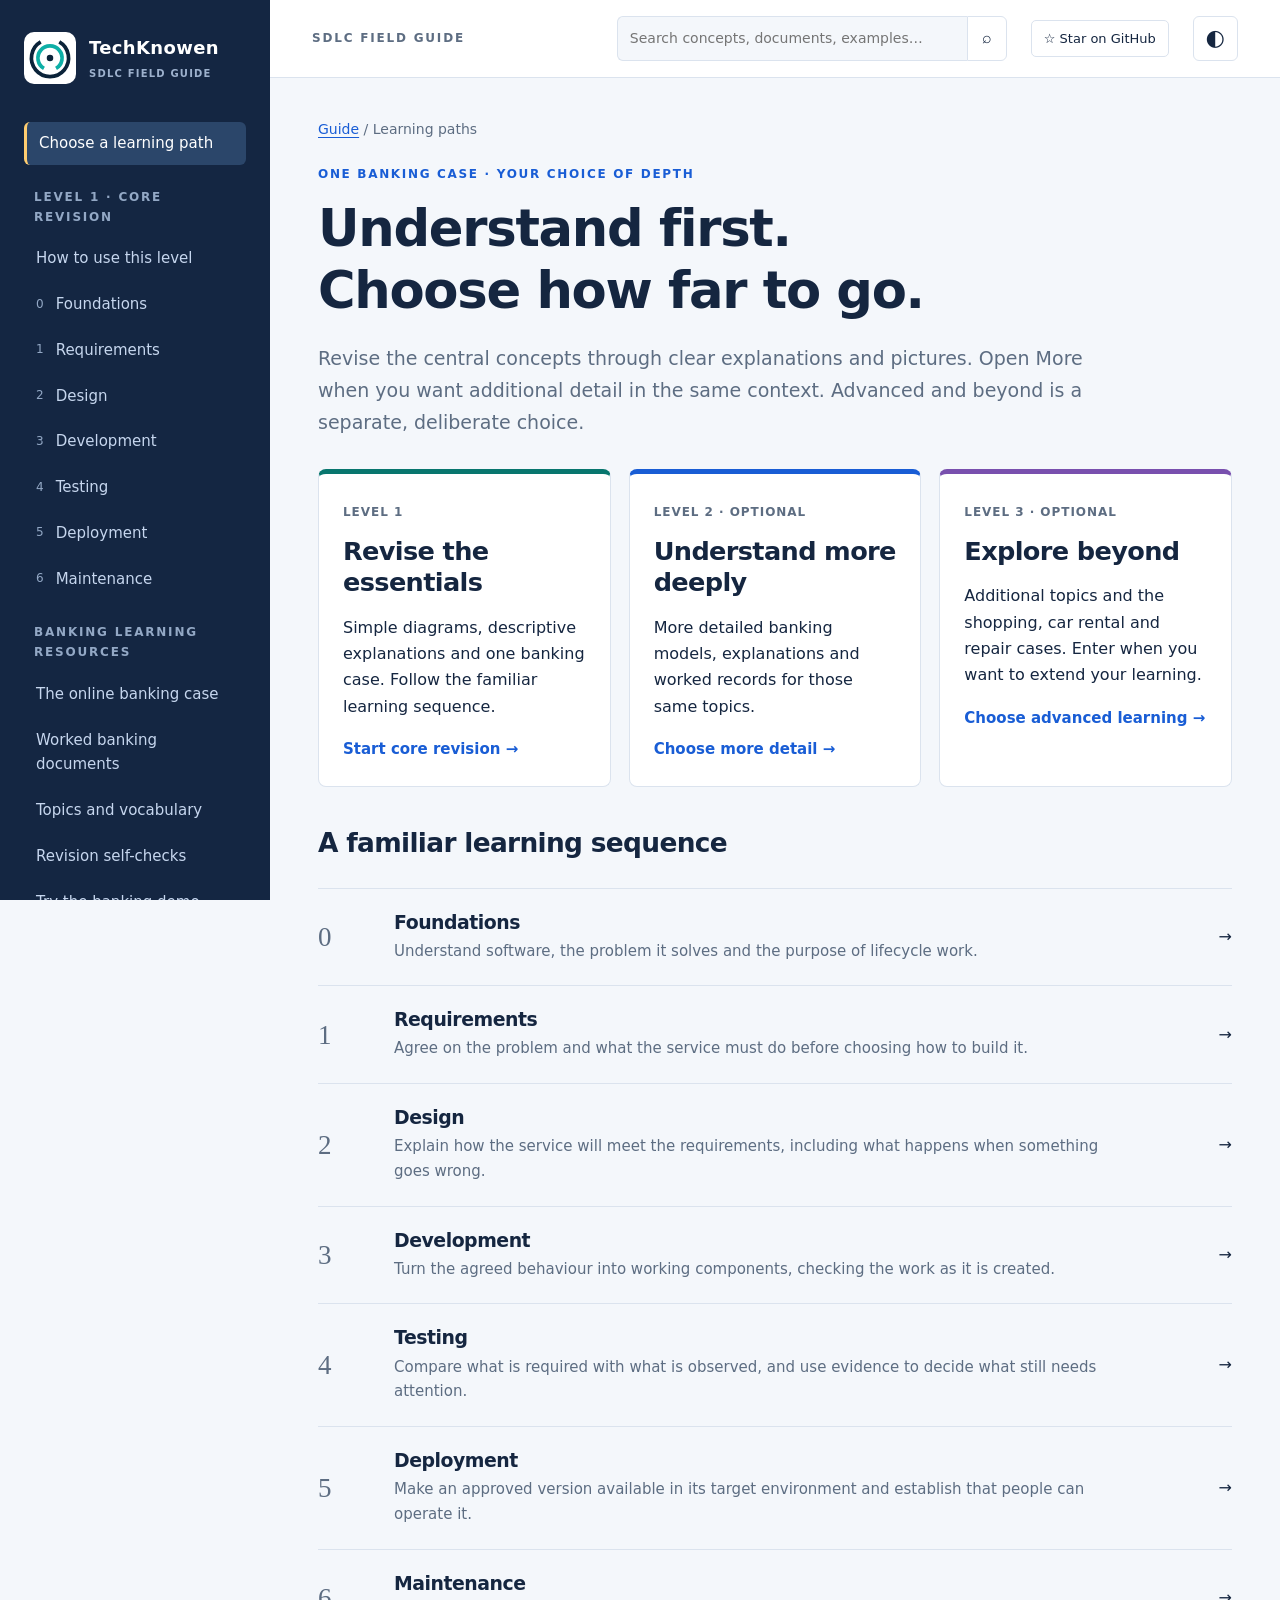
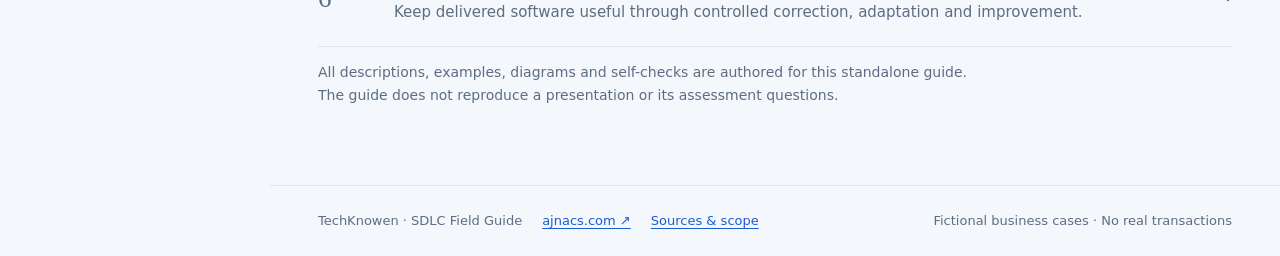
==== commit 8b71f1cd: "Organise the field guide into banking core, optional depth and advanced learning" ====
--- a/index.html
+++ b/index.html
@@ -1,4 +1,4 @@
-<!doctype html><html lang="en"><head><meta charset="utf-8"><meta name="viewport" content="width=device-width,initial-scale=1"><meta name="theme-color" content="#142642"><title>SDLC Field Guide · TechKnowen</title><meta name="description" content="A standalone guide to the software lifecycle, with worked documents and interactive banking, shopping, rental and repair examples."><link rel="icon" type="image/svg+xml" href="data:image/svg+xml,%3Csvg%20xmlns%3D%22http%3A%2F%2Fwww.w3.org%2F2000%2Fsvg%22%20viewBox%3D%220%200%20112%20112%22%20fill%3D%22none%22%20role%3D%22img%22%20aria-labelledby%3D%22title%20desc%22%3E%0A%20%20%3Ctitle%20id%3D%22title%22%3ETechKnowen%20%E2%80%94%20path%20to%20understanding%3C%2Ftitle%3E%0A%20%20%3Cdesc%20id%3D%22desc%22%3ETwo%20open%20concentric%20rings%20form%20a%20simple%20maze.%20Enter%20at%20the%20top%2C%20follow%20the%20space%20between%20the%20rings%20to%20the%20opening%20at%20the%20bottom%2C%20and%20reach%20the%20central%20dot.%3C%2Fdesc%3E%0A%20%20%3Cpath%20d%3D%22M36%2021.359%20A40%2040%200%201%200%2076%2021.359%22%20stroke%3D%22%230B2339%22%20stroke-width%3D%228%22%20stroke-linecap%3D%22butt%22%2F%3E%0A%20%20%3Cpath%20d%3D%22M69%2078.517%20A26%2026%200%201%200%2043%2078.517%22%20stroke%3D%22%230EAFA6%22%20stroke-width%3D%228%22%20stroke-linecap%3D%22butt%22%2F%3E%0A%20%20%3Ccircle%20cx%3D%2256%22%20cy%3D%2256%22%20r%3D%227%22%20fill%3D%22%230B2339%22%2F%3E%0A%3C%2Fsvg%3E%0A"><style>
+<!doctype html><html lang="en"><head><meta charset="utf-8"><meta name="viewport" content="width=device-width,initial-scale=1"><meta name="theme-color" content="#142642"><title>SDLC Field Guide · TechKnowen</title><meta name="description" content="Banking-led software lifecycle revision, optional deeper explanations and a separate advanced learning area."><link rel="icon" type="image/svg+xml" href="data:image/svg+xml,%3Csvg%20xmlns%3D%22http%3A%2F%2Fwww.w3.org%2F2000%2Fsvg%22%20viewBox%3D%220%200%20112%20112%22%20fill%3D%22none%22%20role%3D%22img%22%20aria-labelledby%3D%22title%20desc%22%3E%0A%20%20%3Ctitle%20id%3D%22title%22%3ETechKnowen%20%E2%80%94%20path%20to%20understanding%3C%2Ftitle%3E%0A%20%20%3Cdesc%20id%3D%22desc%22%3ETwo%20open%20concentric%20rings%20form%20a%20simple%20maze.%20Enter%20at%20the%20top%2C%20follow%20the%20space%20between%20the%20rings%20to%20the%20opening%20at%20the%20bottom%2C%20and%20reach%20the%20central%20dot.%3C%2Fdesc%3E%0A%20%20%3Cpath%20d%3D%22M36%2021.359%20A40%2040%200%201%200%2076%2021.359%22%20stroke%3D%22%230B2339%22%20stroke-width%3D%228%22%20stroke-linecap%3D%22butt%22%2F%3E%0A%20%20%3Cpath%20d%3D%22M69%2078.517%20A26%2026%200%201%200%2043%2078.517%22%20stroke%3D%22%230EAFA6%22%20stroke-width%3D%228%22%20stroke-linecap%3D%22butt%22%2F%3E%0A%20%20%3Ccircle%20cx%3D%2256%22%20cy%3D%2256%22%20r%3D%227%22%20fill%3D%22%230B2339%22%2F%3E%0A%3C%2Fsvg%3E%0A"><style>
 :root{color-scheme:light;--ink:#152640;--muted:#5d6d82;--paper:#fff;--bg:#f4f7fb;--line:#dbe3ee;--accent:#195dd5;--soft:#edf4ff;--gold:#ffcd70}*{box-sizing:border-box}body{margin:0;font:16px/1.65 system-ui,-apple-system,BlinkMacSystemFont,"Segoe UI",sans-serif;color:var(--ink);background:var(--bg)}a{color:var(--accent);text-underline-offset:3px}button,input,select,textarea{font:inherit}button{cursor:pointer}button,a,input,select,summary{outline-offset:4px}button{border:1px solid var(--line);border-radius:6px;background:var(--paper);color:var(--ink);padding:8px 14px}button:hover{border-color:var(--accent)}input,select,textarea{border:1px solid var(--line);border-radius:6px;background:var(--paper);color:var(--ink);padding:10px 12px;max-width:100%}label{display:block;font-weight:600;margin:12px 0 5px}h1,h2,h3{line-height:1.22;letter-spacing:-.025em}h1{font-size:clamp(2rem,4vw,3.4rem);margin:12px 0 20px;max-width:850px}h2{font-size:1.65rem;margin-top:40px}h3{font-size:1.18rem}p{max-width:76ch}#sidebar{background:#142642;color:#d8e4f7;position:fixed;inset:0 auto 0 0;width:270px;overflow-y:auto;padding:32px 24px;z-index:20}.brand{display:flex;gap:13px;color:var(--gold);font-size:28px;font-weight:800;text-decoration:none;align-items:center;margin-bottom:38px}.brand span{font-size:13px;letter-spacing:.14em;color:white}.brand small{font-size:11px;display:block;color:#9db1cd;letter-spacing:.15em;margin-top:3px}nav .nav-title{font-size:12px;font-weight:700;letter-spacing:.15em;color:#93a8c5;margin:23px 10px 10px}nav a{display:flex;gap:12px;text-decoration:none;color:#c6d6ee;padding:9px 12px;border-radius:6px;font-size:15px;margin:3px 0}nav a:hover{background:#203957;color:white}nav a.active{background:#2b466a;color:#fff;border-left:3px solid var(--gold)}.nav-no{font-size:12px;color:#93a8c5;align-self:center}.sidebar-footer{margin:36px 10px 0;font-size:12px;color:#9db1cd;border-top:1px solid #314562;padding-top:20px}.shell{margin-left:270px}header{height:78px;display:flex;align-items:center;gap:24px;border-bottom:1px solid var(--line);padding:0 42px;background:var(--paper);position:sticky;top:0;z-index:10}.top-label{font-size:12px;font-weight:700;letter-spacing:.15em;color:var(--muted)}#search-form{display:flex;margin-left:auto;width:min(390px,55%)}#search-form input{width:100%;border-right:0;border-radius:6px 0 0 6px;background:var(--bg);font-size:14px}#search-form button{border-radius:0 6px 6px 0}#theme{font-size:22px;padding:3px 12px}#menu{display:none}main{max-width:1380px;margin:auto;padding:40px 48px 64px;min-height:78vh}.eyebrow{font-size:12px;letter-spacing:.14em;font-weight:750;text-transform:uppercase;color:var(--accent)}.lede{font-size:19px;color:var(--muted);line-height:1.7;max-width:770px}.badge{display:inline-block;background:var(--soft);color:var(--accent);font-size:12px;font-weight:650;padding:4px 9px;border-radius:4px}.hero-line{height:5px;width:70px;background:var(--gold);margin:26px 0}.stage-list{border-top:1px solid var(--line);margin-top:28px}.stage-row{display:grid;grid-template-columns:52px 1fr auto;gap:24px;padding:22px 0;border-bottom:1px solid var(--line);align-items:center;text-decoration:none;color:var(--ink)}.stage-row:hover h3{color:var(--accent)}.stage-row .big-no{font:500 27px/1.2 Georgia,serif;color:var(--muted)}.stage-row h3{margin:0 0 5px}.stage-row p{margin:0;color:var(--muted);font-size:15px}.stage-row .arrow{font-size:22px;color:var(--accent)}.home-grid{display:grid;grid-template-columns:1.6fr 1fr;gap:40px}.case-panel{background:var(--ink);color:white;padding:28px;border-radius:8px;align-self:start;margin-top:30px}.case-panel p{color:#cedcee;font-size:15px}.case-panel .eyebrow{color:var(--gold)}.case-panel a{color:white}.btn{display:inline-block;text-decoration:none;border-radius:5px;background:var(--accent);color:white;padding:10px 17px;font-weight:650;border:1px solid transparent}.btn.secondary{background:var(--paper);color:var(--ink);border-color:var(--line)}.case-panel .btn{background:var(--gold);color:#142642}.actions{display:flex;gap:10px;flex-wrap:wrap;margin:22px 0}footer{padding:24px 48px;border-top:1px solid var(--line);font-size:13px;color:var(--muted);display:flex;gap:20px;flex-wrap:wrap}footer span{margin-left:auto}.sr-only{position:absolute;width:1px;height:1px;overflow:hidden;clip:rect(0,0,0,0)}.skip{position:fixed;top:-100px;left:10px;z-index:100;background:white;padding:12px}.skip:focus{top:8px}.callout{border-left:4px solid var(--accent);padding:15px 20px;background:var(--soft);margin:24px 0}.callout p{margin:0}.breadcrumb{font-size:14px;color:var(--muted);margin-bottom:24px}.article-grid{display:grid;grid-template-columns:minmax(0,1fr) 225px;gap:42px}.toc{font-size:14px;position:sticky;top:105px;align-self:start;border-left:1px solid var(--line);padding-left:20px}.toc a{display:block;margin:9px 0;color:var(--muted);text-decoration:none}.toc a:hover{color:var(--accent)}.table-wrap{overflow:auto;margin:20px 0;border:1px solid var(--line);border-radius:7px}table{border-collapse:collapse;width:100%;font-size:14px;background:var(--paper)}th,td{text-align:left;padding:13px 15px;border-bottom:1px solid var(--line);vertical-align:top}th{background:var(--soft);font-size:12px;text-transform:uppercase;letter-spacing:.04em}tr:last-child td{border-bottom:0}pre{white-space:pre-wrap;overflow-wrap:anywhere;background:#17263d;color:#e0eaff;padding:23px;border-radius:7px;font:14px/1.7 ui-monospace,monospace}.doc-meta{display:grid;grid-template-columns:repeat(2,minmax(0,1fr));gap:1px;background:var(--line);border:1px solid var(--line);border-radius:7px;overflow:hidden;margin:28px 0}.doc-meta div{background:var(--paper);padding:14px 18px}.doc-meta dt{font-size:12px;text-transform:uppercase;color:var(--muted);letter-spacing:.06em;font-weight:700}.doc-meta dd{margin:5px 0 0;font-size:15px}.catalog{display:grid;grid-template-columns:repeat(2,minmax(0,1fr));gap:15px}.catalog a{border:1px solid var(--line);padding:21px;background:var(--paper);border-radius:6px;text-decoration:none;color:var(--ink)}.catalog a:hover{border-color:var(--accent)}.catalog h3{margin:6px 0}.catalog p{font-size:14px;color:var(--muted);margin:8px 0 0}.tag{font-size:12px;font-weight:600;color:var(--accent)}details{border:1px solid var(--line);border-radius:6px;margin:14px 0;background:var(--paper)}summary{cursor:pointer;padding:14px 18px;font-weight:650}details>div{padding:0 18px 18px}.diagram{display:flex;flex-wrap:wrap;gap:12px;align-items:center;padding:22px;background:var(--paper);border:1px solid var(--line);border-radius:7px}.diagram .node{padding:14px;border:1px solid #9ab2d7;border-radius:5px;flex:1;min-width:135px;text-align:center}.diagram small{display:block;color:var(--muted)}.stage-nav{display:flex;justify-content:space-between;margin-top:38px;border-top:1px solid var(--line);padding-top:22px}.bank{background:var(--paper);border:1px solid var(--line);border-radius:10px;overflow:hidden}.bank-top{padding:18px 24px;background:#122e35;color:white;display:flex;gap:20px;justify-content:space-between;align-items:center}.bank-brand{font-family:Georgia,serif;font-size:25px}.bank-tabs{display:flex;gap:6px;padding:12px 20px;border-bottom:1px solid var(--line);flex-wrap:wrap}.bank-tabs button[aria-current=true]{background:var(--ink);color:white}.bank-body{padding:26px}.bank-grid{display:grid;grid-template-columns:1fr 1fr;gap:25px}.balance{font-size:2.6rem;letter-spacing:-.04em;font-weight:700;margin:7px 0}.bank label{font-size:14px}.bank input,.bank select{width:100%}.bank form{max-width:480px}.hint{font-size:14px;color:var(--muted)}.demo-note{padding:10px 16px;background:#fff2cc;color:#694d0a;font-size:13px}.error{color:#ac2433;background:#ffedf0;padding:12px 15px;border-radius:5px}.success{color:#155c43;background:#e5f5ee;padding:12px 15px;border-radius:5px}.receipt{background:var(--soft);padding:23px;border-radius:7px}.radio{display:flex;gap:8px;align-items:center}.quiz-choice{display:flex;align-items:start;gap:10px;padding:10px 12px;border:1px solid var(--line);border-radius:5px;margin:8px 0;font-weight:400}.quiz-choice input{margin-top:6px}.content-section{scroll-margin-top:95px}.source-list li{margin-bottom:14px}.empty{padding:25px;border:1px dashed var(--line);color:var(--muted)}body.dark{color-scheme:dark;--ink:#e4edfb;--muted:#a4b4ce;--paper:#19253a;--bg:#101b2d;--line:#33435b;--accent:#83b4ff;--soft:#233651}.dark .case-panel{background:#284367}.dark .btn{color:#142642}.dark .btn.secondary{color:var(--ink)}.dark .bank-tabs button[aria-current=true]{color:#142642}.dark .bank-top{background:#153e49}.dark .success{background:#183e34;color:#b3ead8}.dark .error{background:#512633;color:#ffbecb}@media(max-width:1100px){#sidebar{width:235px}.shell{margin-left:235px}main{padding:30px}.home-grid{grid-template-columns:1fr}.case-panel{margin-top:0}.article-grid{grid-template-columns:1fr}.toc{display:none}header{padding:0 30px}.top-label{display:none}}@media(max-width:760px){#sidebar{visibility:hidden;transform:translateX(-100%);transition:transform .18s;width:270px}.nav-open #sidebar{visibility:visible;transform:translateX(0)}.shell{margin-left:0}header{height:65px;padding:0 16px;gap:12px}#menu{display:block}#search-form{width:auto;flex:1}main{padding:27px 20px 45px}.doc-meta,.catalog,.bank-grid{grid-template-columns:1fr}.stage-row{gap:12px;grid-template-columns:32px 1fr auto}.stage-row .big-no{font-size:22px}.bank-body{padding:18px}footer{padding:22px 20px}footer span{margin-left:0}.balance{font-size:2.2rem}}@media print{#sidebar,header,footer,.actions,.toc,.stage-nav,.no-print{display:none!important}.shell{margin:0}main{padding:0;max-width:none}body{background:white;color:#111}.article-grid{display:block}details>div{display:block}a{color:#111}pre{background:#f5f5f5;color:#111}table,.doc-meta{break-inside:auto}h2,h3{break-after:avoid}}
 .quiz{padding:26px 0;border-bottom:1px solid var(--line);max-width:880px}.quiz h3{line-height:1.45}.quiz-feedback{margin-top:14px}.search-result{display:block;text-decoration:none;color:var(--ink);border-bottom:1px solid var(--line);padding:18px 0}.search-result p{color:var(--muted);font-size:15px}.search-result:hover h3{color:var(--accent)}.github-header{white-space:nowrap;font-size:13px;text-decoration:none;color:var(--ink);border:1px solid var(--line);border-radius:5px;padding:7px 12px}@media(max-width:1100px){.github-header{display:none}}.doc-meta div:last-child:nth-child(odd){grid-column:1/-1}.table-wrap td a{overflow-wrap:anywhere}main{overflow-wrap:anywhere}.quiz-choice:hover{background:var(--soft)}details[open]>summary{border-bottom:1px solid var(--line);margin-bottom:12px}button:focus-visible,a:focus-visible,input:focus-visible,select:focus-visible{outline:3px solid #e5aa38}body.dark .case-panel .btn{color:#142642}
 
@@ -17,7 +17,12 @@
 
 .visual-reading-nav a{color:var(--ink);margin:0;display:inline-block}.visual-reading-nav a:hover{background:var(--soft);color:var(--ink)}.visual-reading-nav a[aria-current=page]{color:#fff;background:#195dd5}
 
-</style><meta property="og:title" content="SDLC Field Guide · TechKnowen"><meta property="og:description" content="Plain-language software lifecycle concepts, four worked case studies and a fictional banking demo."><meta property="og:type" content="website"><meta property="og:url" content="https://chandra-79.github.io/tech-knowen-sdlc-field-guide/"><meta name="twitter:card" content="summary"><link rel="canonical" href="https://chandra-79.github.io/tech-knowen-sdlc-field-guide/"></head><body><a class="skip" href="#main">Skip to content</a><aside id="sidebar"><a class="brand" href="#/" aria-label="TechKnowen · SDLC Field Guide"><span class="brand-mark"><svg xmlns="http://www.w3.org/2000/svg" viewBox="0 0 112 112" fill="none" aria-hidden="true" focusable="false">
+</style><style>
+.level-banner{border-left:5px solid #08766e;padding:15px 20px;background:var(--paper);border-radius:0 8px 8px 0;margin:12px 0 24px;box-shadow:0 0 0 1px var(--line)}.level-banner>span{font-size:13px;font-weight:800;letter-spacing:.1em;color:#08766e;margin-right:12px}.level-banner>strong{font-size:17px}.level-banner p{font-size:15px;color:var(--muted);margin:5px 0 0}.level-2{border-left-color:#195dd5}.level-2>span{color:#195dd5}.level-3{border-left-color:#7950ae}.level-3>span{color:#7950ae}.dark .level-1>span{color:#70e1d1}.dark .level-2>span{color:#9ebfff}.dark .level-3>span{color:#d2b4ff}.learning-choice{display:flex;flex-wrap:wrap;gap:9px;margin:20px 0}.learning-choice a{display:inline-block;margin:0;padding:10px 15px;color:var(--ink);background:var(--paper);border:1px solid var(--line);border-radius:7px;text-decoration:none;font-size:15px}.learning-choice a:hover{color:var(--ink);background:var(--soft)}.learning-choice a[aria-current=page]{background:#195dd5;color:#fff;border-color:#195dd5}.level-cards{display:grid;grid-template-columns:repeat(3,minmax(0,1fr));gap:18px;margin:30px 0 40px}.level-cards>a{border:1px solid var(--line);border-top:5px solid #08766e;border-radius:8px;padding:24px;background:var(--paper);text-decoration:none;color:var(--ink)}.level-cards>a:nth-child(2){border-top-color:#195dd5}.level-cards>a:nth-child(3){border-top-color:#7950ae}.level-cards h2{font-size:1.6rem;margin:12px 0}.level-cards span{font-size:12px;letter-spacing:.08em;font-weight:750;color:var(--muted)}.level-cards strong{color:var(--accent);font-size:15px}.optional-extension{margin:38px 0;padding:22px 26px;border:1px solid var(--line);border-left:5px solid #7950ae;border-radius:7px;background:var(--paper)}.optional-extension h2{margin:0 0 12px;font-size:1.4rem}.optional-extension p{font-size:16px}.deep-topic h3{font-size:1.45rem}.level-banner+.breadcrumb{margin-top:24px}@media(max-width:1000px){.level-cards{grid-template-columns:1fr}.level-cards>a{padding:20px}.level-cards h2{font-size:1.4rem}}@media(max-width:760px){.level-banner>span,.level-banner>strong{display:block}.learning-choice a{font-size:14px}.optional-extension{padding:20px}}
+
+.core-picture-nodes{list-style:none;margin:0;padding:26px;display:grid;grid-template-columns:repeat(3,minmax(0,1fr));gap:34px;background:var(--v-bg)}.core-picture-nodes li{position:relative;border:1px solid var(--v-border);background:var(--v-fill);padding:20px;border-radius:10px;min-width:0}.core-picture-number{display:inline-flex;width:28px;height:28px;border-radius:50%;align-items:center;justify-content:center;background:var(--v-teal);color:white;font-size:14px;font-weight:700}.core-picture-nodes h4{margin:12px 0 9px;font-size:18px;line-height:1.4}.core-picture-nodes p{font-size:16px;margin:0;line-height:1.6}.core-flow li:not(:last-child):after{content:'→';position:absolute;right:-29px;top:45%;font-size:25px;color:var(--v-line)}@media(max-width:1000px){.core-picture-nodes{grid-template-columns:1fr;gap:32px;padding:20px}.core-flow li:not(:last-child):after{content:'↓';right:auto;left:calc(50% - 9px);top:auto;bottom:-31px}}
+
+</style><meta property="og:title" content="SDLC Field Guide · TechKnowen"><meta property="og:description" content="Three learning levels: core banking revision, optional deeper explanations and advanced extensions."><meta property="og:type" content="website"><meta property="og:url" content="https://chandra-79.github.io/tech-knowen-sdlc-field-guide/"><meta name="twitter:card" content="summary"><link rel="canonical" href="https://chandra-79.github.io/tech-knowen-sdlc-field-guide/"></head><body><a class="skip" href="#main">Skip to content</a><aside id="sidebar"><a class="brand" href="#/" aria-label="TechKnowen · SDLC Field Guide"><span class="brand-mark"><svg xmlns="http://www.w3.org/2000/svg" viewBox="0 0 112 112" fill="none" aria-hidden="true" focusable="false">
   
   
   <path d="M36 21.359 A40 40 0 1 0 76 21.359" stroke="#0B2339" stroke-width="8" stroke-linecap="butt"/>
@@ -928,7 +933,7 @@
 function svgBox(x,y,w,h,title,detail,role=''){const tw=Math.floor((w-32)/8.7),ty=svgWords(title,tw).length;return `<g class="v-box ${role}"><rect x="${x}" y="${y}" width="${w}" height="${h}" rx="10"/>${svgText(x+16,y+28,title,tw,'v-title')}${svgText(x+16,y+36+ty*20,detail,Math.floor((w-32)/7.5))}</g>`;}
 function svgArrow(x1,y1,x2,y2,label='',dashed=false){return `<g class="v-connection"><path d="M${x1} ${y1} L${x2} ${y2}" ${dashed?'stroke-dasharray="6 5"':''} marker-end="url(#arrow-${figureSerial})"/>${label?`<text class="v-edge" x="${(x1+x2)/2}" y="${(y1+y2)/2-9}" text-anchor="middle">${esc(label)}</text>`:''}</g>`;}
 function svgFigure(title,kind,height,art,caption,readout=[]){const id=figureSerial;return `<figure class="visual-figure" data-visual="${esc(kind)}"><div class="figure-heading"><span class="figure-type">${esc(kind)}</span><h3>${esc(title)}</h3></div><div class="visual-scroll" tabindex="0" role="region" aria-label="${esc(title)}. Scroll horizontally on a small screen."><svg xmlns="http://www.w3.org/2000/svg" viewBox="0 0 840 ${height}" role="img" aria-labelledby="figure-title-${id} figure-desc-${id}"><title id="figure-title-${id}">${esc(title)}</title><desc id="figure-desc-${id}">${esc(caption+' '+readout.join(' '))}</desc><defs><marker id="arrow-${id}" markerWidth="9" markerHeight="9" refX="8" refY="4.5" orient="auto"><path d="M0 0 L9 4.5 L0 9Z" class="v-arrowhead"/></marker></defs>${art}</svg></div><p class="diagram-mobile-hint">Swipe or scroll across the diagram to see the full picture. A text version is available below.</p><figcaption>${esc(caption)}</figcaption>${readout.length?`<details class="diagram-transcript"><summary>Read the diagram as text</summary><div><ol>${readout.map(s=>`<li>${esc(s)}</li>`).join('')}</ol></div></details>`:''}</figure>`;}
-function learningFigure(d){figureSerial++;const comparison=d.kind==='comparison',nodes=d.nodes,n=nodes.length,cols=Math.min(3,n),rows=Math.ceil(n/cols),w=246,h=175,gapX=26,gapY=50;const positions=nodes.map((_,i)=>{const r=Math.floor(i/cols);const j=i%cols;const col=!comparison&&r%2?cols-1-j:j;return [25+col*(w+gapX),25+r*(h+gapY)];});let art='';if(!comparison){for(let i=0;i<n-1;i++){const [x,y]=positions[i],[a,b]=positions[i+1];if(y===b)art+=svgArrow(a>x?x+w:x,y+h/2,a>x?a:a+w,b+h/2);else art+=svgArrow(x+w/2,y+h,a+w/2,b);}if(d.kind==='cycle')art+=`<text x="420" y="${rows*(h+gapY)+8}" text-anchor="middle" class="v-edge">Use the result to revisit step 1</text>`;}nodes.forEach((node,i)=>{const [x,y]=positions[i];art+=svgBox(x,y,w,h,(comparison?'':`${i+1}. `)+node.title,node.detail,i===n-1?'v-highlight':'');});return svgFigure(d.title,d.kind==='sequence'?'Ordered actions':d.kind==='cycle'?'Feedback cycle':comparison?'Compare alternatives':'Process map',rows*(h+gapY)+(d.kind==='cycle'?30:0),art,d.caption,nodes.map((n,i)=>`${i+1}. ${n.title}: ${n.detail}`));}
+function learningFigure(d){figureSerial++;const comparison=d.kind==='comparison',nodes=d.nodes,n=nodes.length,cols=Math.min(3,n),rows=Math.ceil(n/cols),w=246,h=Math.max(175,...nodes.map(n=>65+svgWords(n.title,24).length*20+svgWords(n.detail,28).length*19)),gapX=26,gapY=50;const positions=nodes.map((_,i)=>{const r=Math.floor(i/cols);const j=i%cols;const col=!comparison&&r%2?cols-1-j:j;return [25+col*(w+gapX),25+r*(h+gapY)];});let art='';if(!comparison){for(let i=0;i<n-1;i++){const [x,y]=positions[i],[a,b]=positions[i+1];if(y===b)art+=svgArrow(a>x?x+w:x,y+h/2,a>x?a:a+w,b+h/2);else art+=svgArrow(x+w/2,y+h,a+w/2,b);}if(d.kind==='cycle')art+=`<text x="420" y="${rows*(h+gapY)+8}" text-anchor="middle" class="v-edge">Use the result to revisit step 1</text>`;}nodes.forEach((node,i)=>{const [x,y]=positions[i];art+=svgBox(x,y,w,h,(comparison?'':`${i+1}. `)+node.title,node.detail,i===n-1?'v-highlight':'');});return svgFigure(d.title,d.kind==='sequence'?'Ordered actions':d.kind==='cycle'?'Feedback cycle':comparison?'Compare alternatives':'Process map',rows*(h+gapY)+(d.kind==='cycle'?30:0),art,d.caption,nodes.map((n,i)=>`${i+1}. ${n.title}: ${n.detail}`));}
 const CASE_VISUAL={
  banking:{brand:'Harbour Bank',person:'Account holder',object:'transfer',action:'Move SGD 200 from current to savings',need:'Move owned money confidently and understand the result.',resource:'two account balances',rule:'Both balances change together; total SGD 3,500 stays unchanged.',before:'Current SGD 2,500; savings SGD 1,000',after:'Current SGD 2,300; savings SGD 1,200',reject:'Transfer SGD 2,500.01 from current: insufficient funds; no balances change.',component:'Transfer rules',store:'Accounts and receipts',record:'HB-0001',req:'FR-06',test:'TC-12–15',actor2:'Support analyst',risk:'An uncertain retry debits current twice.',metric:'Confirmed transfers with one correct receipt',data:'account ID, amountCents, receipt ID',notStored:'real credentials, card numbers or customer identity',steps:[vn('Choose accounts','Current to savings; enter 200.00.'),vn('Review','Read SGD 200.00 and both account names. No money moves.'),vn('Confirm once','Recheck rules, update both balances, create one receipt.'),vn('Inspect result','SGD 2,300 current + SGD 1,200 savings = SGD 3,500.')],entities:[['Account','id; balanceCents','current: 250000; savings: 100000'],['Transfer receipt','id; source; destination; amountCents','HB-0001; 20000 cents'],['Session / review','active; pending input; lastActive','Public demo login; temporary state']],states:[vn('Editing','Choose different owned accounts and amount.'),vn('Reviewing','No money has moved. Cancel returns to editing.'),vn('Committed','Both balances update and one receipt appears.'),vn('Rejected / cancelled','No balance change. Correct input or start again.')]},
  shopping:{brand:'Market Lane',person:'Shopper',object:'order',action:'Buy two notebooks at SGD 12 each',need:'Know whether stock is reserved and whether an order completed.',resource:'notebook stock',rule:'Available = on-hand minus held; a return restores stock once.',before:'Notebook on-hand 5; held 0; available 5',after:'On-hand 3; held 0; completed order SGD 24',reject:'Request 6 notebooks when only 5 are available: reject without stock or payment changes.',component:'Reservation and order rules',store:'Catalogue, holds and orders',record:'one order linked to its hold',req:'SHOP-FR-02–07',test:'SHOP-TC-01–18',actor2:'Stock coordinator',risk:'A stale review consumes stock already allocated elsewhere.',metric:'Orders with matching stock and simulated payment records',data:'product ID, quantity, unitCents, hold ID, order ID',notStored:'customer addresses or payment card details',steps:[vn('Choose two notebooks','2 × SGD 12 = SGD 24; on-hand 5.'),vn('Review for 120 seconds','Hold 2; available 3; on-hand remains 5.'),vn('Confirm','Consume the hold; on-hand 3; one simulated payment SGD 24.'),vn('Return once','Restore 2 notebooks; one simulated refund SGD 24.')],entities:[['Product','id; unitCents; onHand','Notebook: 1200 cents; 5 initially'],['Hold / order','holdId; productId; quantity; totalCents','One product per order; quantity 2'],['Simulated refund','orderId; amountCents','At most one per returned order']],states:[vn('Pending hold','Two notebooks held for 120 seconds.'),vn('Completed order','Hold consumed; stock reduced; simulated payment recorded.'),vn('Returned order','Stock restored; full simulated refund once.'),vn('Expired / cancelled hold','Release held stock; no order or payment.')]},
@@ -1055,13 +1060,71 @@
 function render(){const p=route().split('?')[0];let html;if(p==='/')html=home();else if(p==='/start')html=start();else if(p.startsWith('/stage/'))html=stagePage(p.slice(7));else if(p==='/documents')html=documents();else if(p.startsWith('/doc/'))html=documentPage(p.slice(5));else if(p==='/cases')html=caseIndex();else if(p==='/case')html=casePage();else if(p.startsWith('/case/')){const bits=p.split('/');html=bits[3]==='doc'?documentPage(bits[4],bits[2]):bits[3]==='demo'?renderCaseDemo(bits[2]):otherCasePage(bits[2]);}else if(p==='/demo')html=renderBank();else if(p==='/concepts')html=concepts();else if(p.startsWith('/concept/'))html=conceptPage(p.slice(9));else if(p==='/practice')html=practice();else if(p==='/sources')html=sources();else if(p==='/search')html=searchPage();else html=missing();document.querySelector('#main').innerHTML=html;nav();document.title=(document.querySelector('h1')?.innerText.replace(/\s+/g,' ').trim()||'Guide')+' · SDLC Field Guide';bind();}
 function bind(){document.querySelectorAll('[data-scroll]').forEach(a=>a.onclick=e=>{e.preventDefault();document.getElementById(a.dataset.scroll)?.scrollIntoView({behavior:'smooth'});});document.querySelector('#case-filter')?.addEventListener('change',e=>navigate('/documents?case='+e.target.value));document.querySelector('#doc-filter')?.addEventListener('change',e=>{const id=selectedDocumentCase();const ds=id==='banking'?DOCS:CASES.find(c=>c.id===id)?.documents||[];document.querySelector('#doc-catalog').innerHTML=catalogDocs(ds.filter(d=>e.target.value==='all'||d.stage===e.target.value),id);});document.querySelector('#quiz-filter')?.addEventListener('change',e=>navigate('/practice?stage='+e.target.value));document.querySelectorAll('[data-quiz]').forEach(form=>form.onsubmit=e=>{e.preventDefault();const q=GUIDE.quizzes.find(q=>q.id===form.dataset.quiz);const chosen=[...form.querySelectorAll('input:checked')].map(i=>Number(i.value));if(!chosen.length){form.querySelector('.quiz-feedback').innerHTML='<p class="error">Choose an answer before checking.</p>';return;}const correct=checkQuiz(q,chosen);form.querySelector('.quiz-feedback').innerHTML=`<p class="${correct?'success':'error'}"><strong>${correct?'Correct.':'Not quite.'}</strong> Answer: ${esc(q.answer)}</p><p>${esc(q.rationale)}</p>`;});document.querySelectorAll('[data-share]').forEach(b=>b.onclick=shareGuide);if(route().split('?')[0]==='/demo')bindBank();if(/^\/case\/[^/]+\/demo$/.test(route().split('?')[0]))bindCaseDemo();}
 async function shareGuide(){const url=PUBLIC_URL;const s=document.querySelector('#share-status');try{if(navigator.share){await navigator.share({title:'SDLC Field Guide · TechKnowen',text:'A plain-language software lifecycle guide with worked banking documents and an interactive demo.',url});if(s)s.textContent='Share options opened.';}else{await navigator.clipboard.writeText(url);if(s)s.textContent='Guide link copied.';}}catch(e){if(e.name!=='AbortError'&&s){s.textContent='Share this link: '+url;}}}
-document.querySelector('#search-form').addEventListener('submit',e=>{e.preventDefault();navigate('/search?q='+encodeURIComponent(document.querySelector('#search').value));});document.querySelector('#menu').onclick=()=>{const on=document.body.classList.toggle('nav-open');document.querySelector('#menu').setAttribute('aria-expanded',String(on));};document.querySelector('#theme').onclick=()=>{const dark=document.body.classList.toggle('dark');try{localStorage.setItem('tk-guide-theme',dark?'dark':'light');}catch{}document.querySelector('#theme').setAttribute('aria-label',dark?'Switch to light mode':'Switch to dark mode');};try{if(localStorage.getItem('tk-guide-theme')==='dark')document.body.classList.add('dark');}catch{}
+document.querySelector('#menu').onclick=()=>{const on=document.body.classList.toggle('nav-open');document.querySelector('#menu').setAttribute('aria-expanded',String(on));};document.querySelector('#theme').onclick=()=>{const dark=document.body.classList.toggle('dark');try{localStorage.setItem('tk-guide-theme',dark?'dark':'light');}catch{}document.querySelector('#theme').setAttribute('aria-label',dark?'Switch to light mode':'Switch to dark mode');};try{if(localStorage.getItem('tk-guide-theme')==='dark')document.body.classList.add('dark');}catch{}
 window.addEventListener('hashchange',()=>{document.body.classList.remove('nav-open');document.querySelector('#menu').setAttribute('aria-expanded','false');render();window.scrollTo(0,0);document.querySelector('#main').focus({preventScroll:true});});
-render();
 // Optional page-scoped agent tools use exactly the same state and rules as the visible demo.
 if(document.modelContext?.registerTool){const life=new AbortController();const register=tool=>{try{Promise.resolve(document.modelContext.registerTool(tool,{signal:life.signal})).catch(()=>{});}catch{}};register({name:'read_training_bank_state',description:'Read the fictional local banking simulation state. No real banking connection.',inputSchema:{type:'object',properties:{},additionalProperties:false},annotations:{readOnlyHint:true},execute:()=>({loggedIn:bank.loggedIn&&Date.now()-bank.lastActive<300000,balancesInCents:{...bank.accounts},completedTransactions:bank.history.length,reviewPending:!!bank.pending})});register({name:'prepare_training_transaction_review',description:'Validate a fictional transaction and open its review screen. Does not confirm or move funds.',inputSchema:{type:'object',properties:{type:{type:'string',enum:['deposit','withdraw','transfer']},source:{type:'string',enum:['current','savings']},destination:{type:'string',enum:['current','savings']},amount:{type:'string'}},required:['type','source','amount'],additionalProperties:false},annotations:{readOnlyHint:false},execute:input=>{if(!input||typeof input!=='object')throw Error('Provide transaction details.');const r=prepareOperation(input.type,input.source,input.destination,input.amount);bank.tab=input.type;location.hash='/demo';render();return {status:'review_only',...r};}});window.addEventListener('pagehide',()=>life.abort(),{once:true});}
 
 document.querySelector('.skip').onclick=e=>{e.preventDefault();document.querySelector('#main').focus();document.querySelector('#main').scrollIntoView();};
 document.addEventListener('keydown',e=>{if(e.key==='Escape'){document.body.classList.remove('nav-open');document.querySelector('#menu').setAttribute('aria-expanded','false');}});
 
+</script><script>
+const BANK_LESSONS={"software-in-daily-life":{"id":"software-in-daily-life","stage":"foundations","title":"Software in everyday life","nodes":[{"title":"A person needs help","detail":"Check available money."},{"title":"The software responds","detail":"Show current SGD 2,500 and savings SGD 1,000."},{"title":"The person decides","detail":"Choose whether to transfer SGD 200."}],"kind":"flow","more":"Separate the useful task from the device showing it. A banking screen helps someone make a decision only if the amounts are understandable, current for the stated context and accompanied by clear guidance."},"software-ingredients":{"id":"software-ingredients","stage":"foundations","title":"The ingredients behind an app","nodes":[{"title":"Instructions","detail":"Rules decide whether SGD 200 can move."},{"title":"Data","detail":"Two account balances and a transaction receipt."},{"title":"Supporting information","detail":"Labels and help explain the operation."}],"kind":"comparison","more":"An application includes more than executable instructions. If the balance is correct but the account labels are reversed, the service can still mislead someone. Review program rules, stored information and explanations together."},"misunderstanding-user-needs":{"id":"misunderstanding-user-needs","stage":"foundations","title":"When the team solves the wrong need","nodes":[{"title":"Requested change","detail":"Make the transfer button larger."},{"title":"Clarify the difficulty","detail":"The customer cannot tell which account receives money."},{"title":"Useful response","detail":"Clarify direction and review it with the customer."}],"kind":"flow","more":"Treat a requested feature as a possible solution rather than proof of the underlying need. Observe a fictional transfer task, record the point of confusion and compare a proposed improvement against that observation."},"problem-before-solution":{"id":"problem-before-solution","stage":"foundations","title":"Describe the problem before choosing a solution","nodes":[{"title":"Problem","detail":"Customers confuse current and savings."},{"title":"Desired outcome","detail":"They identify the receiving account before confirming."},{"title":"Possible solution","detail":"A review clearly states current → savings."}],"kind":"flow","more":"A problem statement should remain useful even when the design changes. Compare two review layouts against the same comprehension goal rather than measuring whether the team finished its favourite layout."},"programs-data-configuration":{"id":"programs-data-configuration","stage":"foundations","title":"Programs, data, and configuration","nodes":[{"title":"Program","detail":"Validate the proposed transfer amount."},{"title":"Data","detail":"Current balance is 250000 cents."},{"title":"Configuration","detail":"A stated transaction limit governs allowed amounts."}],"kind":"comparison","more":"Changing an amount limit is a rule change even if the implementation stores it in a setting. Review its effect on validation, help and tests. The guide keeps the limit at SGD 10,000 per transaction; available funds can impose a lower practical limit."},"data-to-information":{"id":"data-to-information","stage":"foundations","title":"Turning data into useful information","nodes":[{"title":"Raw facts","detail":"Current 250000; savings 100000, measured in cents."},{"title":"Useful presentation","detail":"SGD 2,500.00 and SGD 1,000.00."},{"title":"Decision","detail":"SGD 200 can be moved from current to savings."}],"kind":"flow","more":"Numbers need units, account identity and context. A combined total alone cannot explain which account can fund a withdrawal. Show information at the level needed for the person’s next decision."},"input-process-output-feedback":{"id":"input-process-output-feedback","stage":"foundations","title":"Follow a request through the system","nodes":[{"title":"Input","detail":"Current → savings; SGD 200."},{"title":"Process","detail":"Validate, review and confirm the request."},{"title":"Output","detail":"Receipt; current 2,300 and savings 1,200."}],"kind":"flow","more":"The review is feedback about the proposal, not a completed transfer. The actual demo review displays the accounts and amount; balances change only after confirmation. Rejection must explain the reason without implying that money moved."},"people-process-system":{"id":"people-process-system","stage":"foundations","title":"A service includes people and procedures","nodes":[{"title":"Person","detail":"The account holder chooses a transfer."},{"title":"Procedure","detail":"Review details before confirmation."},{"title":"System","detail":"Validate and record the accepted operation."}],"kind":"comparison","more":"Support staff need a procedure for an unclear outcome, not just access to a screen. Identify who explains a rejection, what evidence they may inspect and when a technical investigation is needed. Use fictional account information in exercises."},"software-dependence":{"id":"software-dependence","stage":"foundations","title":"Understand what depends on software","nodes":[{"title":"Banking task","detail":"A customer needs to inspect funds."},{"title":"Dependency fails","detail":"The balance service cannot respond."},{"title":"Service response","detail":"Explain unavailability and provide an agreed next step."}],"kind":"flow","more":"Dependence includes the consequences of losing a capability. A real bank would identify critical dependencies and safe fallback procedures. This local guide can demonstrate messages, but it cannot establish real service availability."},"physical-digital-maintenance":{"id":"physical-digital-maintenance","stage":"foundations","title":"Why software still needs maintenance","nodes":[{"title":"Software works today","detail":"The transfer screen runs in a supported browser."},{"title":"Environment changes","detail":"A browser update exposes a display problem."},{"title":"Maintenance","detail":"Investigate, fix and check related interactions."}],"kind":"flow","more":"Software instructions do not wear out like a physical part. Behaviour can become unsuitable when its environment or user needs change. Separate a newly discovered existing defect from a new requirement caused by an external change."},"automation-benefits-limits":{"id":"automation-benefits-limits","stage":"foundations","title":"What automation can and cannot do","nodes":[{"title":"Repeated task","detail":"Calculate resulting transfer balances."},{"title":"Automation","detail":"Subtract and add the same 20000 cents."},{"title":"Human judgement","detail":"Decide whether the transfer meets the actual need."}],"kind":"flow","more":"Automation can repeat a wrong rule just as consistently as a correct one. A person remains responsible for agreeing the business meaning, investigating unexpected outcomes and choosing when a process needs to change."},"applications-and-platforms":{"id":"applications-and-platforms","stage":"foundations","title":"Business applications and enabling platforms","nodes":[{"title":"Business application","detail":"The banking interface supports account tasks."},{"title":"Enabling platform","detail":"The browser executes the interface."},{"title":"Supporting environment","detail":"The operating system provides device services."}],"kind":"comparison","more":"A platform enables applications but does not define the bank’s business rules. Distinguish the component responsible for a transfer from the environment that runs it when investigating a failure or planning an update."},"application-domains":{"id":"application-domains","stage":"foundations","title":"Different domains ask different things of software","nodes":[{"title":"Banking domain","detail":"Money, account access and transaction evidence."},{"title":"Important rule","detail":"A transfer preserves the combined amount."},{"title":"Design consequence","detail":"Prevent an accepted debit without its matching credit."}],"kind":"flow","more":"A domain is the setting that gives information and rules their meaning. Here, account ownership and exact amounts shape the design. Learn those banking rules before choosing a technical pattern; a familiar pattern alone cannot supply the business meaning."},"developer-collaboration":{"id":"developer-collaboration","stage":"foundations","title":"How developers work together","nodes":[{"title":"Agree the rule","detail":"Reject a transfer above available funds."},{"title":"Build and review","detail":"One developer implements; another checks the change."},{"title":"Integrate and verify","detail":"Connect the review screen and transaction logic."}],"kind":"flow","more":"Collaboration includes agreeing interfaces, explaining decisions and resolving conflicting assumptions. A review can find a missing rule before execution, while an integration test checks that connected parts actually honour their shared agreement."},"uncertainty-and-tradeoffs":{"id":"uncertainty-and-tradeoffs","stage":"foundations","title":"Make uncertainty and tradeoffs visible","nodes":[{"title":"Uncertainty","detail":"Will users understand the account direction?"},{"title":"Small investigation","detail":"Try a banking review with fictional inputs."},{"title":"Decision","detail":"Keep or revise the design using the observation."}],"kind":"flow","more":"Write down what is uncertain and the consequence of being wrong. A low-cost layout experiment can resolve a comprehension question; it cannot prove transaction safety. Match each investigation to the decision it supports."},"practical-engineering-principles":{"id":"practical-engineering-principles","stage":"foundations","title":"Engineering habits that help","nodes":[{"title":"Keep the purpose clear","detail":"Help a person move owned money safely."},{"title":"Keep it understandable","detail":"Use one consistent amount rule and clear names."},{"title":"Think ahead","detail":"Make the rule traceable to its tests."}],"kind":"flow","more":"Useful engineering habits include simplicity, clear intent, consistent rules and considering who will change the work later. Avoid unnecessary machinery, but preserve checks that protect the customer. Simple code with an incorrect rule is still incorrect."},"current-future-processes":{"id":"current-future-processes","stage":"foundations","title":"Compare the current and future process","nodes":[{"title":"Current process","detail":"The customer cannot explain the transfer result."},{"title":"Proposed process","detail":"Review direction, confirm, then read a clear receipt."},{"title":"Compare outcomes","detail":"Can the customer state what changed?"}],"kind":"flow","more":"Describe the existing process before judging the proposed one. Include people, waiting and misunderstandings as well as screens. An improved diagram should connect to observable evidence that the future process addresses the original problem."},"delivery-workflow":{"id":"delivery-workflow","stage":"foundations","title":"How an idea becomes a delivered change","nodes":[{"title":"Understand","detail":"Agree the owned-account transfer need."},{"title":"Create and check","detail":"Design, implement and test a complete slice."},{"title":"Introduce and support","detail":"Release it and respond to observed issues."}],"kind":"flow","more":"A usable change includes more than code. The rule, interface, tests and support explanation must fit together. Feedback can return the team to an earlier question without making the lifecycle a failure."},"iterative-feedback":{"id":"iterative-feedback","stage":"foundations","title":"Improve through short feedback cycles","nodes":[{"title":"Try a small slice","detail":"Review and confirm one banking transfer."},{"title":"Collect feedback","detail":"Ask the reader to explain the receipt."},{"title":"Improve","detail":"Revise unclear wording and check again."}],"kind":"flow","more":"A feedback cycle needs an observation and a resulting decision. Repeating meetings without changing understanding is not enough. Preserve the transfer rules while refining how the interface explains them."},"lifecycle-duration":{"id":"lifecycle-duration","stage":"foundations","title":"Software lives beyond its launch","nodes":[{"title":"Initial work","detail":"Create the banking application."},{"title":"Ongoing use","detail":"Correct defects and adapt to new needs."},{"title":"End or replacement","detail":"Plan how users and information move on."}],"kind":"flow","more":"Initial development is only part of the service’s life. Decisions about clarity and ownership affect later effort. Retirement planning is introduced here as a lifecycle boundary; detailed migration and retention planning is optional advanced material."},"lifecycle-coordination":{"id":"lifecycle-coordination","stage":"foundations","title":"Why coordinate the lifecycle","nodes":[{"title":"Requirements","detail":"State the transfer rule."},{"title":"Design and tests","detail":"Use that same rule in implementation and evidence."},{"title":"Support","detail":"Explain the same expected outcome to users."}],"kind":"flow","more":"Coordination reduces contradictory promises between teams. If the amount rule changes, identify all affected records and decisions. A lifecycle framework supports this work but cannot guarantee accurate estimates or prevent every defect."},"activities-and-roles":{"id":"activities-and-roles","stage":"foundations","title":"Activities are different from job titles","nodes":[{"title":"Business analysis","detail":"Clarify what an account holder needs."},{"title":"Development and testing","detail":"Build the behaviour and examine evidence."},{"title":"Operations and support","detail":"Introduce and maintain the service."}],"kind":"comparison","more":"An activity is work that must be done; a job title describes one way an organisation assigns it. One person may contribute to several activities, but decisions and review responsibilities should remain explicit."},"six-common-activity-groups":{"id":"six-common-activity-groups","stage":"foundations","title":"Six useful groups of lifecycle work","nodes":[{"title":"Understand and design","detail":"Requirements → design."},{"title":"Build and examine","detail":"Development → testing."},{"title":"Introduce and sustain","detail":"Deployment → maintenance."}],"kind":"flow","more":"The six groups organise learning and responsibility. Real activities can overlap and repeat. A failed transfer test can reveal an unclear requirement, and operational feedback can lead to a design change."},"lifecycle-and-methodology":{"id":"lifecycle-and-methodology","stage":"foundations","title":"Lifecycle and methodology","nodes":[{"title":"Lifecycle question","detail":"What kinds of work does the banking service need?"},{"title":"Method question","detail":"How will the team organise and revisit that work?"},{"title":"Context matters","detail":"Choose practices for uncertainty, risk and feedback."}],"kind":"flow","more":"Lifecycle and methodology answer different questions. This core topic introduces the distinction. Detailed comparisons of Scrum, Kanban, Spiral and other additional delivery approaches are reserved for the explicitly optional advanced area."},"proportionate-governance":{"id":"proportionate-governance","stage":"foundations","title":"Use governance that fits the consequences","nodes":[{"title":"Small consequence","detail":"Correct a misleading account label."},{"title":"Higher consequence","detail":"Change the transfer processing rule."},{"title":"Proportionate review","detail":"Use evidence appropriate to the possible harm."}],"kind":"flow","more":"Governance means clear authority and evidence for decisions. A label correction and a money-processing change deserve different examination. Explain the reason for each check instead of treating document count as proof of control."},"software-misconceptions":{"id":"software-misconceptions","stage":"foundations","title":"Common assumptions worth questioning","nodes":[{"title":"Assumption","detail":"The screen looks finished, so the service is finished."},{"title":"Counterexample","detail":"A rejected transfer still changes one balance."},{"title":"Better conclusion","detail":"Inspect requirements, behaviour and evidence together."}],"kind":"flow","more":"Challenge claims that one tool, technique or lifecycle guarantees success. Passing selected tests is useful evidence within a scope. It does not remove untested conditions, misunderstood needs or future maintenance work."},"agreeing-scope":{"id":"agreeing-scope","stage":"requirements","title":"Agree what is inside the boundary","nodes":[{"title":"Included","detail":"Login, balances and owned-account transactions."},{"title":"Excluded","detail":"External payees, foreign currency and real payments."},{"title":"Change request","detail":"Assess an overseas-transfer request separately."}],"kind":"flow","more":"A scope boundary helps people interpret what a demonstration or release promises. Record exclusions alongside inclusions. A new feature request is legitimate, but accepting it requires impact analysis rather than quietly changing the exercise assumptions."},"needs-and-solutions":{"id":"needs-and-solutions","stage":"requirements","title":"Separate the need from the proposed solution","nodes":[{"title":"Need","detail":"Know that money went to the intended account."},{"title":"Suggested solution","detail":"Add a confirmation screen."},{"title":"Validate the fit","detail":"Check whether the user understands the account direction."}],"kind":"flow","more":"Several solutions may address the same need. Ask why the requested solution is useful, then compare alternatives using a concrete task. Keep the agreed outcome visible so design work does not become detached from the problem."},"discovering-context":{"id":"discovering-context","stage":"requirements","title":"Learn the setting around the request","nodes":[{"title":"Observe the task","detail":"The customer checks funds before moving money."},{"title":"Ask about context","detail":"Which account, device and error causes confusion?"},{"title":"Record the finding","detail":"Separate observations from assumptions."}],"kind":"flow","more":"Context includes where and when a task occurs, the surrounding procedure and the people affected by failure. Use synthetic banking examples. A successful demonstration under one condition does not establish that every user’s context has been understood."},"clarifying-assumptions":{"id":"clarifying-assumptions","stage":"requirements","title":"Bring assumptions into the open","nodes":[{"title":"Assumption","detail":"Every transfer is between the two owned accounts."},{"title":"Question","detail":"Is that the intended boundary of this release?"},{"title":"Decision","detail":"Confirm the limit and record requests outside it."}],"kind":"flow","more":"State an assumption in a way someone can challenge. Identify the person who can answer, the evidence needed and the consequence if it proves false. Unanswered assumptions should remain visible rather than becoming silent requirements."},"interviews-observation-workshops":{"id":"interviews-observation-workshops","stage":"requirements","title":"Choose a discovery method for the question","nodes":[{"title":"Interview","detail":"Ask what a confusing transfer felt like."},{"title":"Observation","detail":"Watch a person complete a fictional transfer."},{"title":"Workshop","detail":"Agree account terminology with users and support."}],"kind":"comparison","more":"Each method answers a different question. Interviews reveal remembered experience; observation reveals actual actions; a workshop exposes differences between perspectives. Record the evidence and recognise who was absent from the discussion."},"observable-requirements":{"id":"observable-requirements","stage":"requirements","title":"Write requirements people can check","nodes":[{"title":"Vague","detail":"Transfers should work well."},{"title":"Observable","detail":"Reject SGD 2,500.01 from a fresh current account."},{"title":"Expected result","detail":"Keep both starting balances unchanged."}],"kind":"flow","more":"Use a condition, action and observable result. Include the starting state and units so different readers can make the same prediction. A requirement should describe the needed behaviour without prescribing unnecessary implementation detail."},"unambiguous-reviewable-requirements":{"id":"unambiguous-reviewable-requirements","stage":"requirements","title":"Make one meaning easy to agree","nodes":[{"title":"Ambiguous phrase","detail":"Allow a reasonable transfer."},{"title":"Clarified rule","detail":"Positive SGD amount, at most two decimals, within funds and limit."},{"title":"Shared review","detail":"Business and testing agree examples and refusals."}],"kind":"flow","more":"Words such as fast, easy and valid need context. Explain permitted values and meaningful exceptions. A rule with one agreed meaning is easier to implement and check than a phrase that each reader interprets differently."},"elicitation-and-analysis":{"id":"elicitation-and-analysis","stage":"requirements","title":"Discover needs, then examine what they imply","nodes":[{"title":"Discover","detail":"Ask how users decide which account to use."},{"title":"Analyse","detail":"Compare needs, rules, conflicts and missing conditions."},{"title":"Specify","detail":"Record an agreed transfer behaviour and scope."}],"kind":"flow","more":"Elicitation gathers information; analysis examines its implications. Do not turn every statement directly into a requirement. Resolve contradictions, identify gaps and explain why a proposed rule belongs in the agreed scope."},"validation-and-change":{"id":"validation-and-change","stage":"requirements","title":"Validate requirements and manage change","nodes":[{"title":"Draft","detail":"Describe the transfer and error rules."},{"title":"Validate","detail":"Ask stakeholders whether those rules meet the need."},{"title":"Manage change","detail":"Trace an approved change through design and evidence."}],"kind":"flow","more":"Validation checks suitability for the intended need. Agreement does not mean requirements can never change. Preserve the reason and impact of a change so later work does not continue using an obsolete rule."},"stakeholder-identification":{"id":"stakeholder-identification","stage":"requirements","title":"Find everyone with a relevant stake","nodes":[{"title":"Account holder","detail":"Needs understandable account information."},{"title":"Support colleague","detail":"Needs evidence to explain a problem."},{"title":"Builder and reviewer","detail":"Need precise, checkable rules."}],"kind":"comparison","more":"Include people affected by failures as well as the person requesting a feature. Ask what each group needs to decide or do. Influence, involvement and decision authority can differ; record them rather than assuming every stakeholder approves every change."},"resolving-requirement-conflicts":{"id":"resolving-requirement-conflicts","stage":"requirements","title":"Resolve competing requirements explicitly","nodes":[{"title":"Competing needs","detail":"Fewer steps versus fewer mistaken transfers."},{"title":"Discuss consequences","detail":"A review adds effort but exposes account direction."},{"title":"Agree a decision","detail":"Keep a useful review and test its clarity."}],"kind":"flow","more":"A conflict is a decision to make, not a reason to ignore one stakeholder. Compare impacts, use evidence where possible and name the accountable decision maker. Record remaining concerns alongside the chosen trade-off."},"requirement-categories":{"id":"requirement-categories","stage":"requirements","title":"Behaviour, quality, and constraints","nodes":[{"title":"Behaviour","detail":"Transfer money between owned accounts."},{"title":"Quality","detail":"Give readable feedback and support keyboard operation."},{"title":"Constraint","detail":"This teaching application runs offline in one tab."}],"kind":"comparison","more":"A functional requirement states behaviour. A quality requirement states a required characteristic under conditions. A constraint limits the solution. The categories help analysis, but they do not imply that quality or constraints are less important."},"acceptance-criteria":{"id":"acceptance-criteria","stage":"requirements","title":"Agree the evidence for acceptance","nodes":[{"title":"Arrange","detail":"Fresh balances: 2,500 current and 1,000 savings."},{"title":"Act","detail":"Cancel a reviewed SGD 200 transfer."},{"title":"Accept when","detail":"No balance changes and no committed receipt appears."}],"kind":"flow","more":"Acceptance criteria describe specific observable conditions for a feature. They differ from the overall business objective and from shared quality criteria such as the Definition of Done. Include important refusal and cancellation paths."},"business-requirements-document":{"id":"business-requirements-document","stage":"requirements","title":"The business requirements document","nodes":[{"title":"Business need","detail":"Customers need to move owned money confidently."},{"title":"Scope","detail":"Two accounts and clear transfer outcomes."},{"title":"Success evidence","detail":"Observe whether the task meets the agreed need."}],"kind":"flow","more":"The BRD explains purpose, expected outcomes, scope and important stakeholders. It should not become a catalogue of database fields. Use it to ask whether a detailed feature still contributes to the original business reason."},"software-requirements-specification":{"id":"software-requirements-specification","stage":"requirements","title":"The software requirements specification","nodes":[{"title":"Behaviour","detail":"Which banking tasks must work?"},{"title":"Qualities and limits","detail":"How should they behave, and what is excluded?"},{"title":"Agreement","detail":"Use one coherent specification as a shared reference."}],"kind":"flow","more":"The SRS joins required behaviour, quality expectations, constraints and boundaries. It supports agreement and later verification. Document names and formats vary; the important requirement is that the information is clear, consistent and traceable."},"functional-requirements-document":{"id":"functional-requirements-document","stage":"requirements","title":"The functional requirements document","nodes":[{"title":"Input","detail":"Choose source, destination and amount."},{"title":"Rule","detail":"Require different owned accounts and sufficient funds."},{"title":"Output","detail":"Receipt on confirmation; clear refusal otherwise."}],"kind":"flow","more":"The FRD expands user-visible functions and their interactions. Describe normal, cancelled and rejected outcomes without assuming the reader knows the code. Link its detail back to the broader specification and business purpose."},"choosing-requirements-documents":{"id":"choosing-requirements-documents","stage":"requirements","title":"Choose records that answer real questions","nodes":[{"title":"Question about purpose","detail":"Read the BRD."},{"title":"Question about behaviour","detail":"Read the SRS and FRD."},{"title":"Question about other needs","detail":"Use the relevant product, interface or quality record."}],"kind":"flow","more":"Choose a record because it answers a real question. A small team may combine information that a larger team separates. The banking document library demonstrates purposes and connections; it is not a requirement to create every file on every project."},"turn-requirements-into-design":{"id":"turn-requirements-into-design","stage":"design","title":"Turn requirements into design","nodes":[{"title":"Requirement","detail":"Both accounts change together on a valid transfer."},{"title":"Design responsibility","detail":"One transfer operation owns the related updates."},{"title":"Evidence","detail":"Check success and refusal against the agreed rule."}],"kind":"flow","more":"Design translates a need into responsibilities, interactions and information. Explain which requirement each decision supports. A drawing becomes useful when its boxes and arrows resolve questions that implementers and reviewers would otherwise have to guess."},"connect-high-and-low-level-design":{"id":"connect-high-and-low-level-design","stage":"design","title":"Connect high-level and low-level design","nodes":[{"title":"High-level view","detail":"Screen, transaction rules and records."},{"title":"Low-level view","detail":"Exact inputs, checks and balance updates."},{"title":"Same requirement","detail":"Move SGD 200 without losing or creating money."}],"kind":"flow","more":"HLD explains major parts and relationships. LLD explains enough detail to implement a component’s behaviour. They are views of the same solution, not competing document formats. Follow a transfer from the overview into the check order and error outcomes."},"assign-clear-component-responsibilities":{"id":"assign-clear-component-responsibilities","stage":"design","title":"Assign clear component responsibilities","nodes":[{"title":"Caller","detail":"The review screen submits the customer’s choices."},{"title":"Component","detail":"Transfer rules decide whether the action is allowed."},{"title":"Result","detail":"The screen displays a receipt or a clear rejection."}],"kind":"flow","more":"A component is a coherent responsibility with an interface. It need not be a separate server or microservice. Keep input gathering, business decisions and formatting distinguishable so a display change does not accidentally change money rules."},"learn-through-models-and-prototypes":{"id":"learn-through-models-and-prototypes","stage":"design","title":"Learn through models and prototypes","nodes":[{"title":"Question","detail":"Can the customer understand a transfer review?"},{"title":"Model","detail":"Show accounts, amount and confirmation choices."},{"title":"Feedback","detail":"Ask the customer to explain the intended result."}],"kind":"flow","more":"Different models answer different questions. A screen prototype can test understanding; a sequence explains order; a data model explains records. None alone proves a production service is secure, durable or safe under concurrent requests."},"preserve-useful-design-evidence":{"id":"preserve-useful-design-evidence","stage":"design","title":"Preserve useful design evidence","nodes":[{"title":"Decision","detail":"Represent SGD amounts as whole cents."},{"title":"Reason","detail":"Avoid accidental fractional-cent calculations."},{"title":"Evidence","detail":"Keep examples, checks and affected requirement links."}],"kind":"flow","more":"Preserve the reasoning that a later reader cannot infer from a finished diagram. A useful design record explains assumptions and consequences. When the rule changes, update the explanation alongside the implementation and tests."},"design-for-failures-and-competing-actions":{"id":"design-for-failures-and-competing-actions","stage":"design","title":"Design for failures and competing actions","nodes":[{"title":"Competing actions","detail":"Two withdrawals inspect the same starting balance."},{"title":"Design concern","detail":"Both must not spend the same available funds."},{"title":"Safe outcome","detail":"A real service coordinates checks and committed updates."}],"kind":"flow","more":"Concurrency, errors, persistence, distribution, presentation and security interact. The local tab cannot prove multi-user consistency. At greater detail, identify authority, transaction boundaries and failure responses while keeping the banking rule visible."},"choose-an-architecture-style":{"id":"choose-an-architecture-style","stage":"design","title":"Choose an architecture style","nodes":[{"title":"Architecture question","detail":"How should banking responsibilities be organised?"},{"title":"Candidate structure","detail":"Separate presentation, rules and data responsibilities."},{"title":"Trade-off","detail":"Choose a structure that fits the actual needs."}],"kind":"flow","more":"An architectural style describes a broad organisation of a system. A three-tier deployment differs from three logical layers in one process. The More view explains the styles named in the learning sequence using banking examples; additional architectures belong in Advanced."},"apply-patterns-in-context":{"id":"apply-patterns-in-context","stage":"design","title":"Apply patterns in context","nodes":[{"title":"Recurring problem","detail":"Different interfaces need the same banking rule."},{"title":"Pattern idea","detail":"Use a named approach to organise a solution."},{"title":"Context check","detail":"Explain its benefit and the complexity it introduces."}],"kind":"flow","more":"A design pattern is a reusable idea, not ready-made code or a compulsory recipe. Creational patterns concern constructing objects, structural patterns concern arrangement, and behavioural patterns concern collaboration. Study the problem and consequences before choosing the name."},"make-the-interface-understandable-and-accessible":{"id":"make-the-interface-understandable-and-accessible","stage":"design","title":"Make the interface understandable and accessible","nodes":[{"title":"Learn the task","detail":"Use familiar account and amount labels."},{"title":"Avoid surprise","detail":"Review direction before confirmation."},{"title":"Recover and understand","detail":"Provide cancellation and specific error guidance."}],"kind":"flow","more":"Good interface design supports learning, consistency, feedback and different users’ needs. Check keyboard operation and readable labels as part of the banking task. A clear display supports the business rules; it does not enforce server-side security."},"use-sequence-data-flow-and-decision-models":{"id":"use-sequence-data-flow-and-decision-models","stage":"design","title":"Use sequence, data-flow, and decision models","nodes":[{"title":"Order question","detail":"A sequence shows who sends what, when."},{"title":"Information question","detail":"A data-flow view shows what information moves."},{"title":"Rule question","detail":"A decision model shows which conditions permit a transfer."}],"kind":"flow","more":"Choose notation for the question being answered. An arrow can mean a message, information movement or control flow depending on the diagram. Name its meaning, include a legend where needed and do not silently mix different interpretations."},"compare-design-alternatives-with-evidence":{"id":"compare-design-alternatives-with-evidence","stage":"design","title":"Compare design alternatives with evidence","nodes":[{"title":"Function-oriented","detail":"Organise around banking operations."},{"title":"Component or object view","detail":"Group related responsibilities and information."},{"title":"Data-centred view","detail":"Start from the structures the rules must preserve."}],"kind":"flow","more":"Design approaches offer different starting points, not mutually exclusive team identities. A transfer design can consider operations, components, account objects and data structures together. Compare how clearly each view exposes the same required behaviour."},"build-in-small-usable-increments":{"id":"build-in-small-usable-increments","stage":"development","title":"Build in small usable increments","nodes":[{"title":"Small outcome","detail":"Display balances correctly."},{"title":"Next complete slice","detail":"Review and confirm an owned-account transfer."},{"title":"Useful increment","detail":"Include refusal, cancellation and understandable feedback."}],"kind":"flow","more":"A usable slice crosses the work needed for a real task. A screen with unconnected controls is a prototype, not necessarily a working increment. Agree the quality and evidence needed before calling a banking slice complete."},"translate-rules-into-explicit-checks":{"id":"translate-rules-into-explicit-checks","stage":"development","title":"Translate rules into explicit checks","nodes":[{"title":"Rule","detail":"Only a permitted positive amount may be transferred."},{"title":"Explicit checks","detail":"Validate format, account choices, limit and available funds."},{"title":"Result","detail":"Apply an accepted update or leave balances unchanged."}],"kind":"flow","more":"Separate input validity from current business conditions. SGD 3,000 can have a valid format and still exceed the fresh current balance. Review the ordering of checks and make each failure understandable without partially performing the operation."},"review-code-with-a-second-perspective":{"id":"review-code-with-a-second-perspective","stage":"development","title":"Review code with a second perspective","nodes":[{"title":"Proposed change","detail":"Update the amount validation."},{"title":"Second perspective","detail":"Check the rule, edge cases and clarity."},{"title":"Evidence","detail":"Review the code and run relevant checks."}],"kind":"flow","more":"A review is a reasoned examination of a work product, not a guarantee of correctness. Use the banking requirement to explain concerns. Record meaningful findings and verify changes without making the discussion personal."},"understand-development-tool-roles":{"id":"understand-development-tool-roles","stage":"development","title":"Understand development tool roles","nodes":[{"title":"Editor or IDE","detail":"Write and inspect the banking code."},{"title":"Build and debug tools","detail":"Package it and investigate execution."},{"title":"Test and profiling tools","detail":"Check behaviour and measure performance."}],"kind":"comparison","more":"Tools serve different purposes. An IDE can combine editing and debugging; a database manages persistent information; a profiler measures execution. A tool’s presence does not establish that the banking rule was understood or tested."},"test-units-and-their-connections":{"id":"test-units-and-their-connections","stage":"development","title":"Test units and their connections","nodes":[{"title":"Unit check","detail":"Does the amount parser accept 200.00 as 20000 cents?"},{"title":"Integration check","detail":"Does the review pass the right account and amount?"},{"title":"Combined evidence","detail":"Verify both local rules and connected behaviour."}],"kind":"flow","more":"A small isolated test can find a calculation problem quickly. An integration test checks agreement between connected parts. Both can pass while an end-to-end task still fails, so select additional evidence for the complete user outcome."},"measure-performance-before-changing-code":{"id":"measure-performance-before-changing-code","stage":"development","title":"Measure performance before changing code","nodes":[{"title":"Measure","detail":"Observe the delay in opening the banking task."},{"title":"Locate","detail":"Identify where time and resources are spent."},{"title":"Improve and compare","detail":"Change the cause and repeat under comparable conditions."}],"kind":"flow","more":"Performance tuning starts with a measured question and a representative workload. A faster calculation may not improve a slow user journey if the delay lies elsewhere. Preserve correctness while comparing response time and resource use."},"use-test-first-development-deliberately":{"id":"use-test-first-development-deliberately","stage":"development","title":"Use test-first development deliberately","nodes":[{"title":"Red","detail":"Write a small check that fails for the missing amount rule."},{"title":"Green","detai